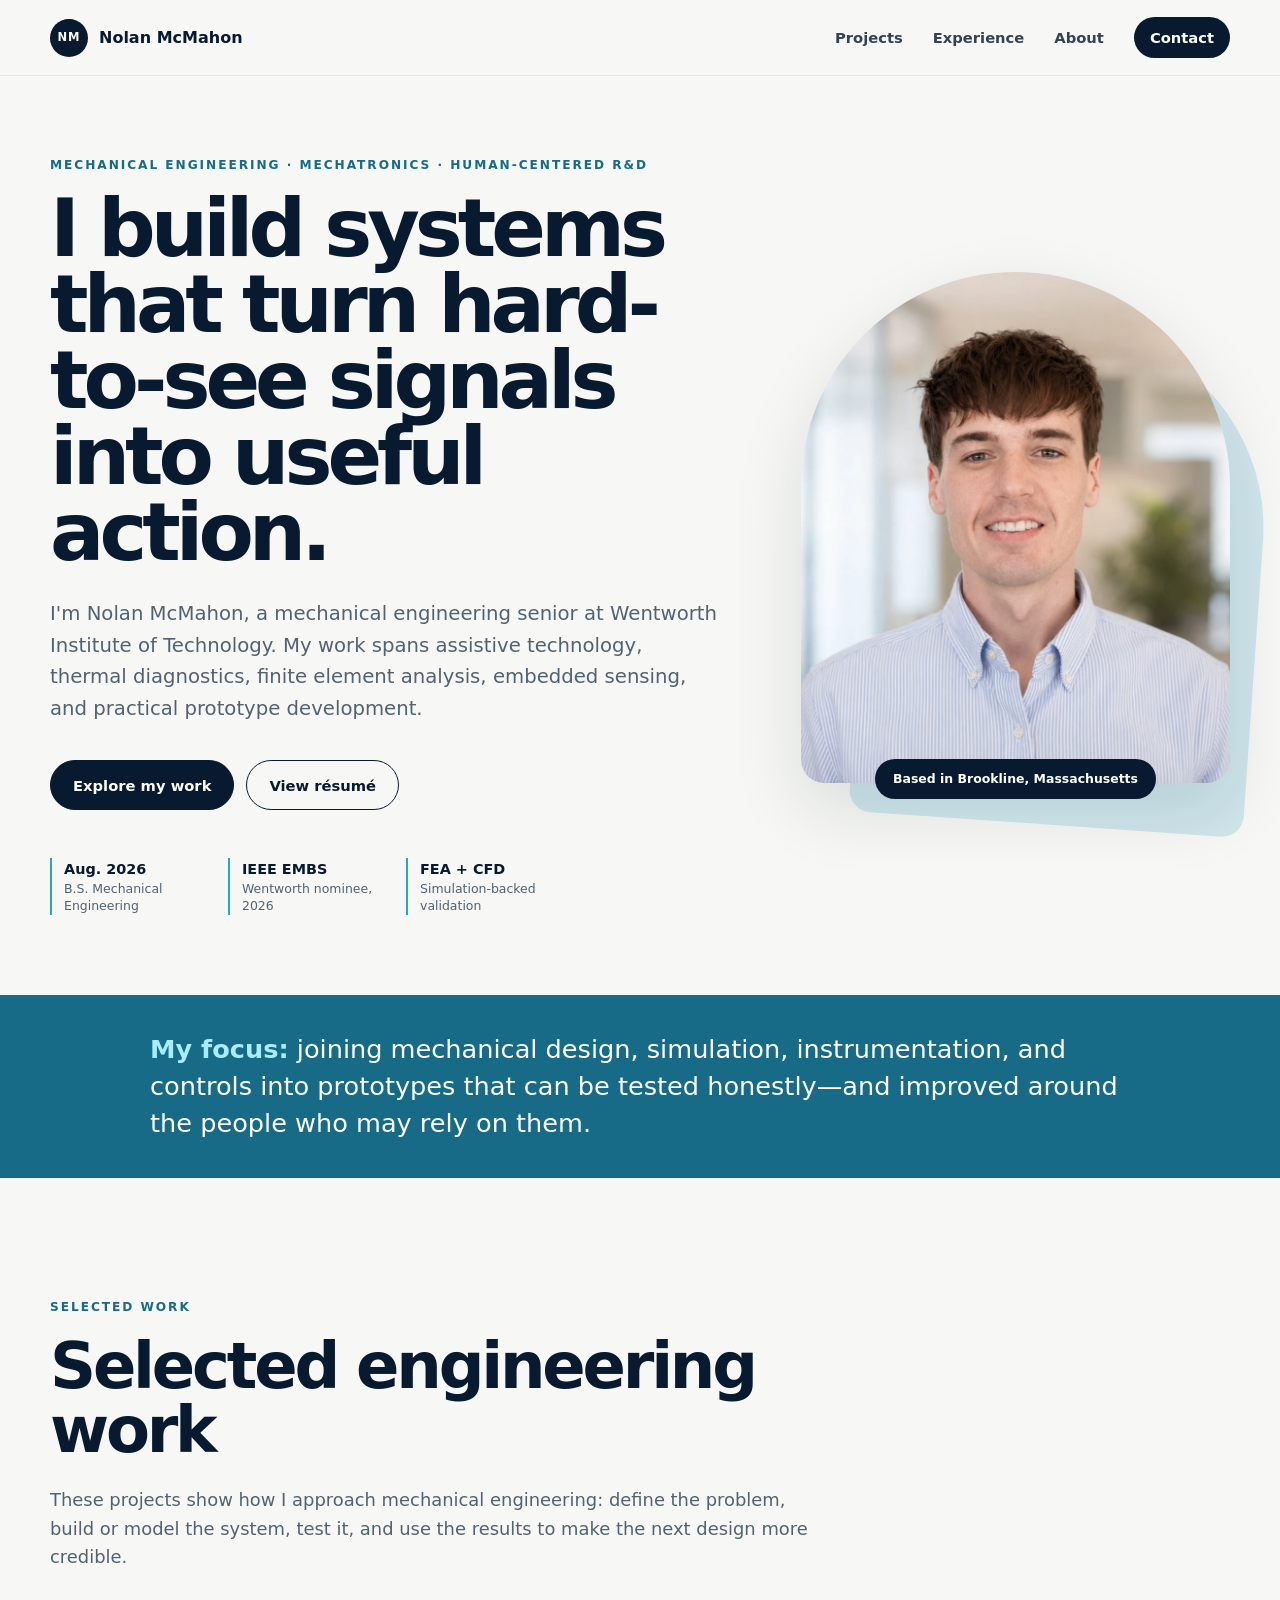
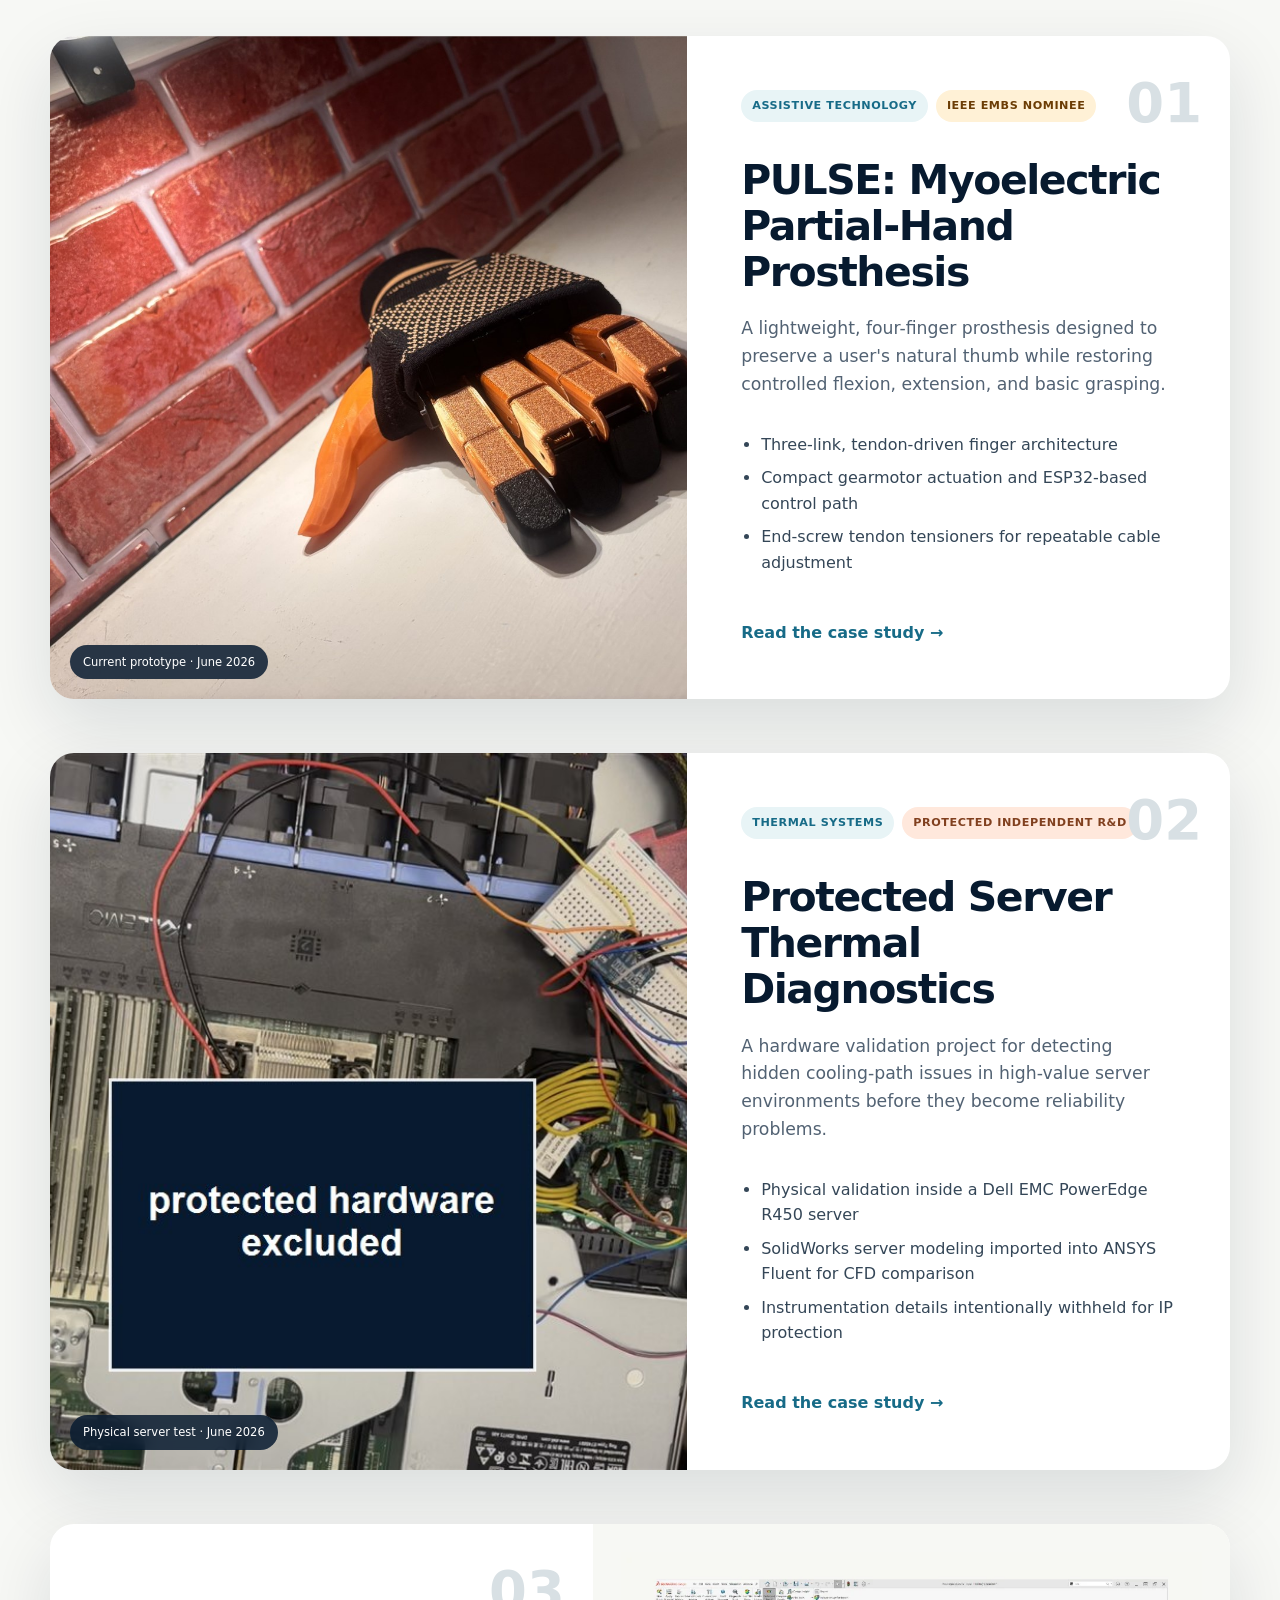
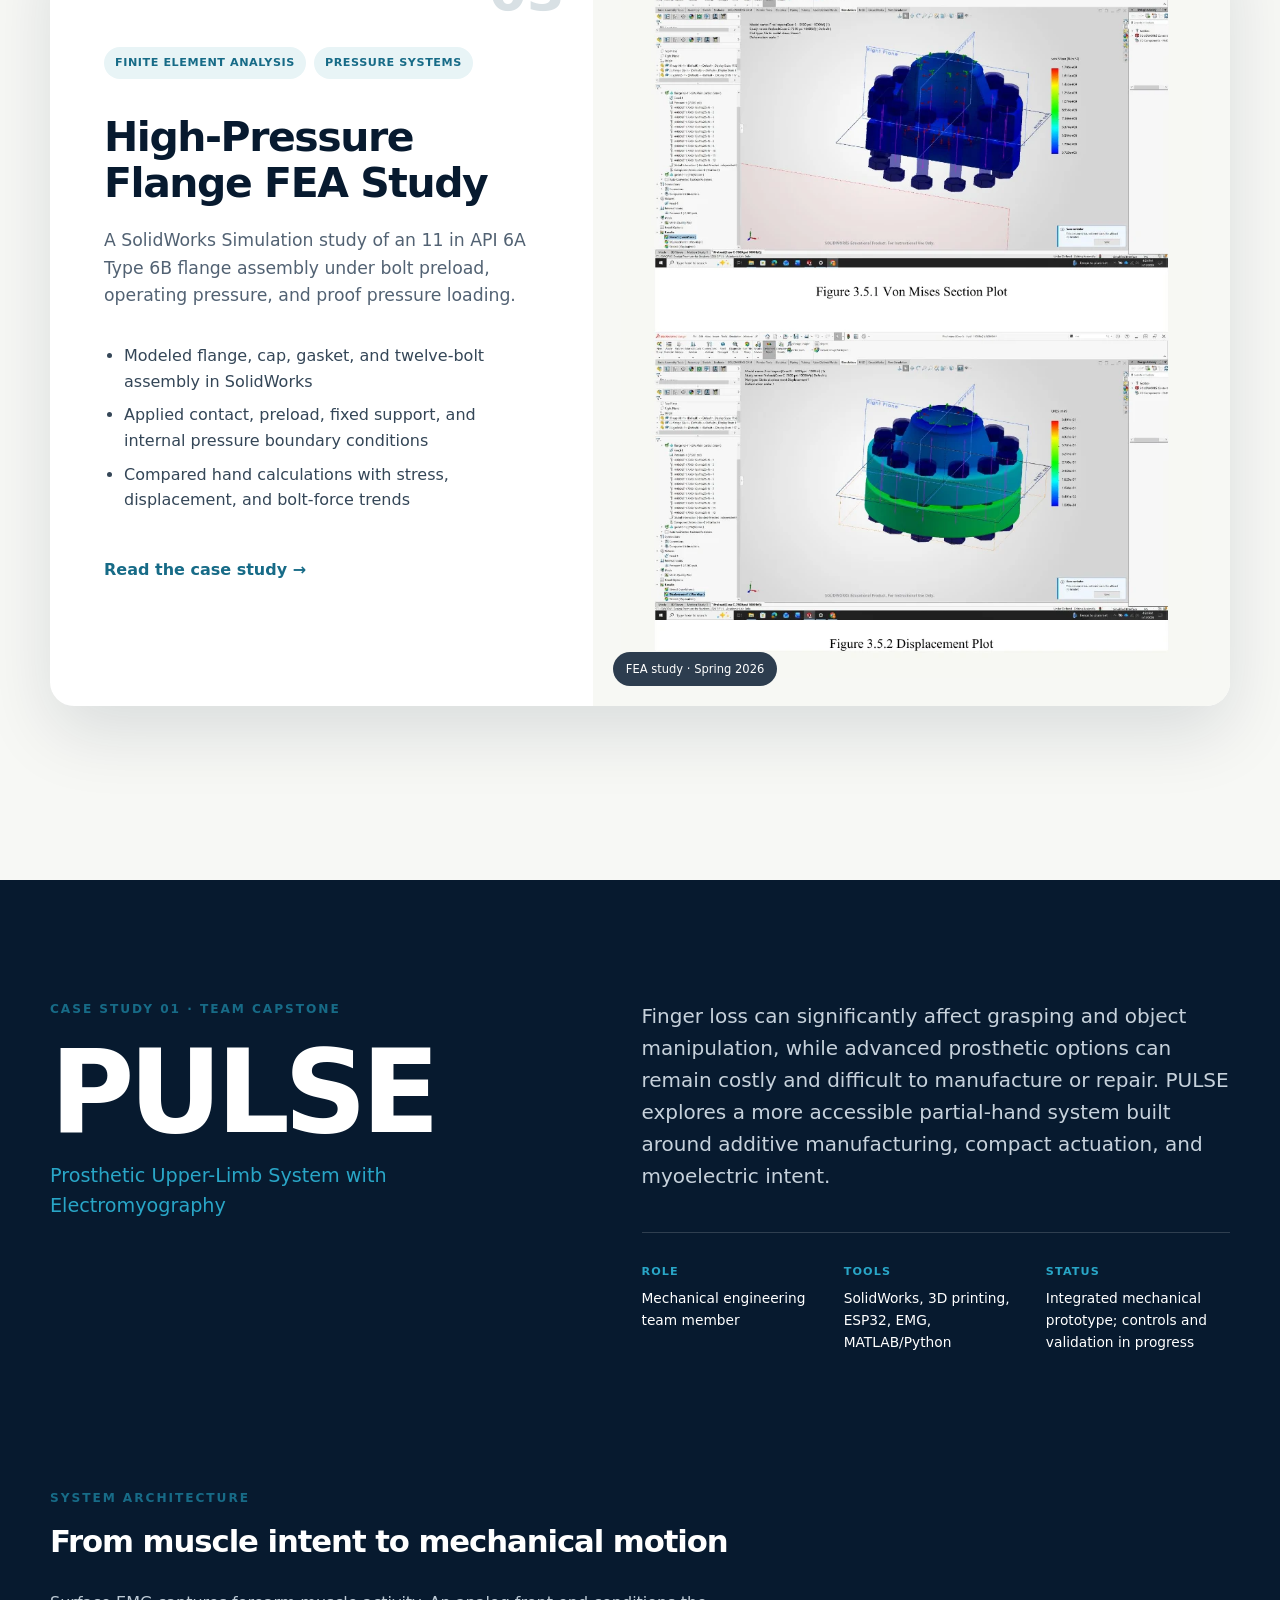
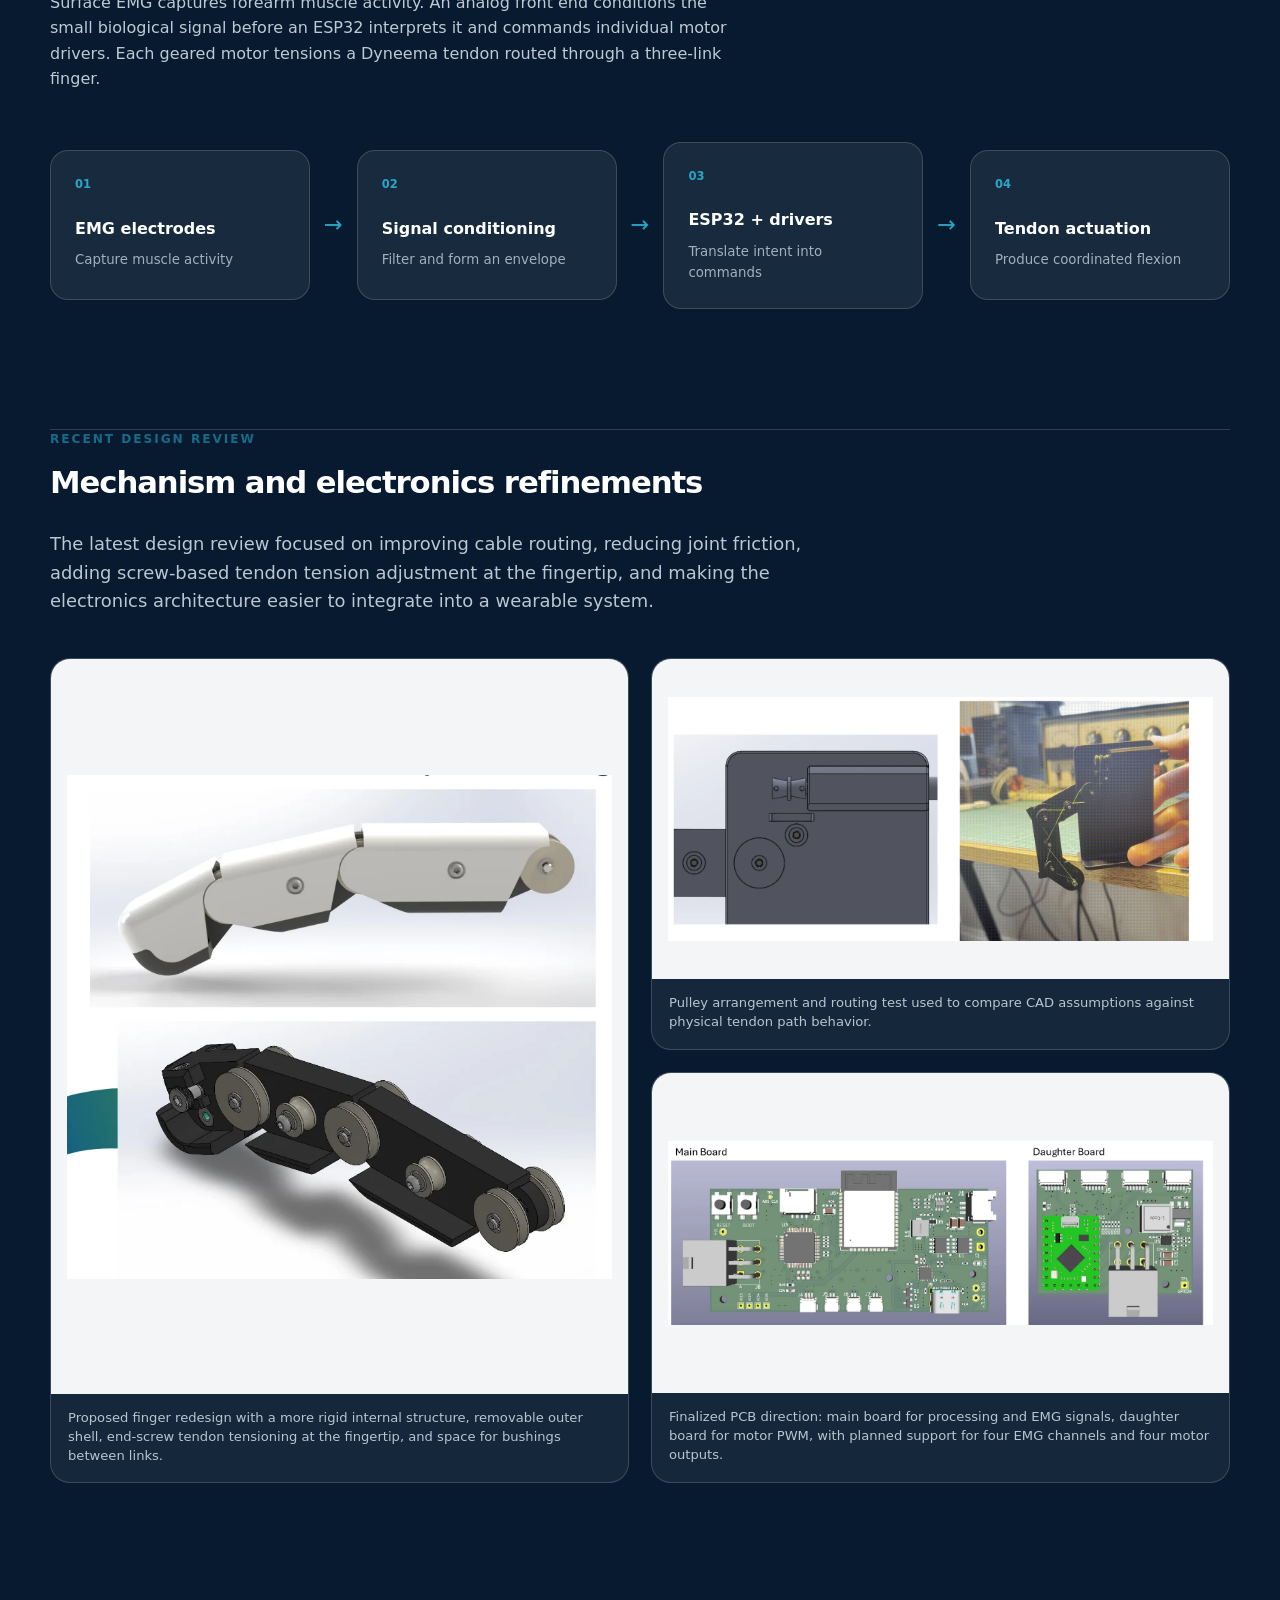
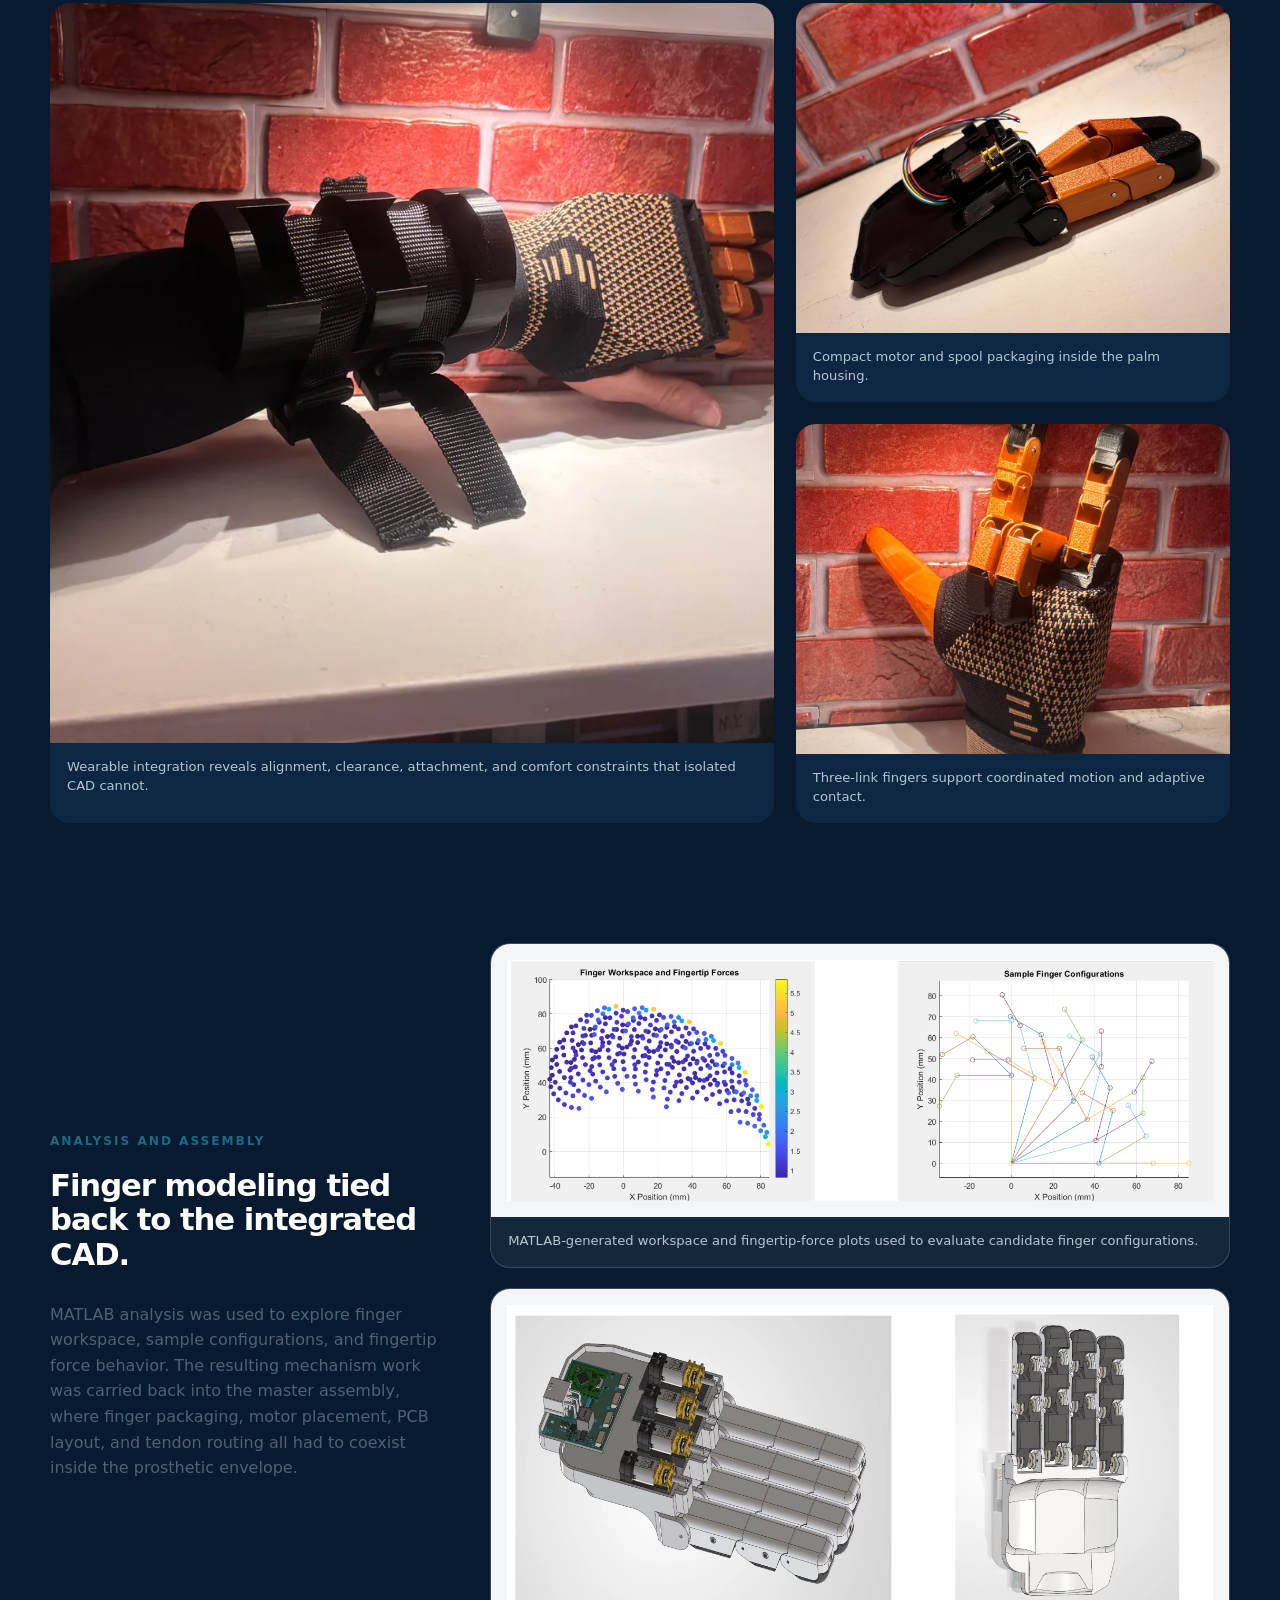
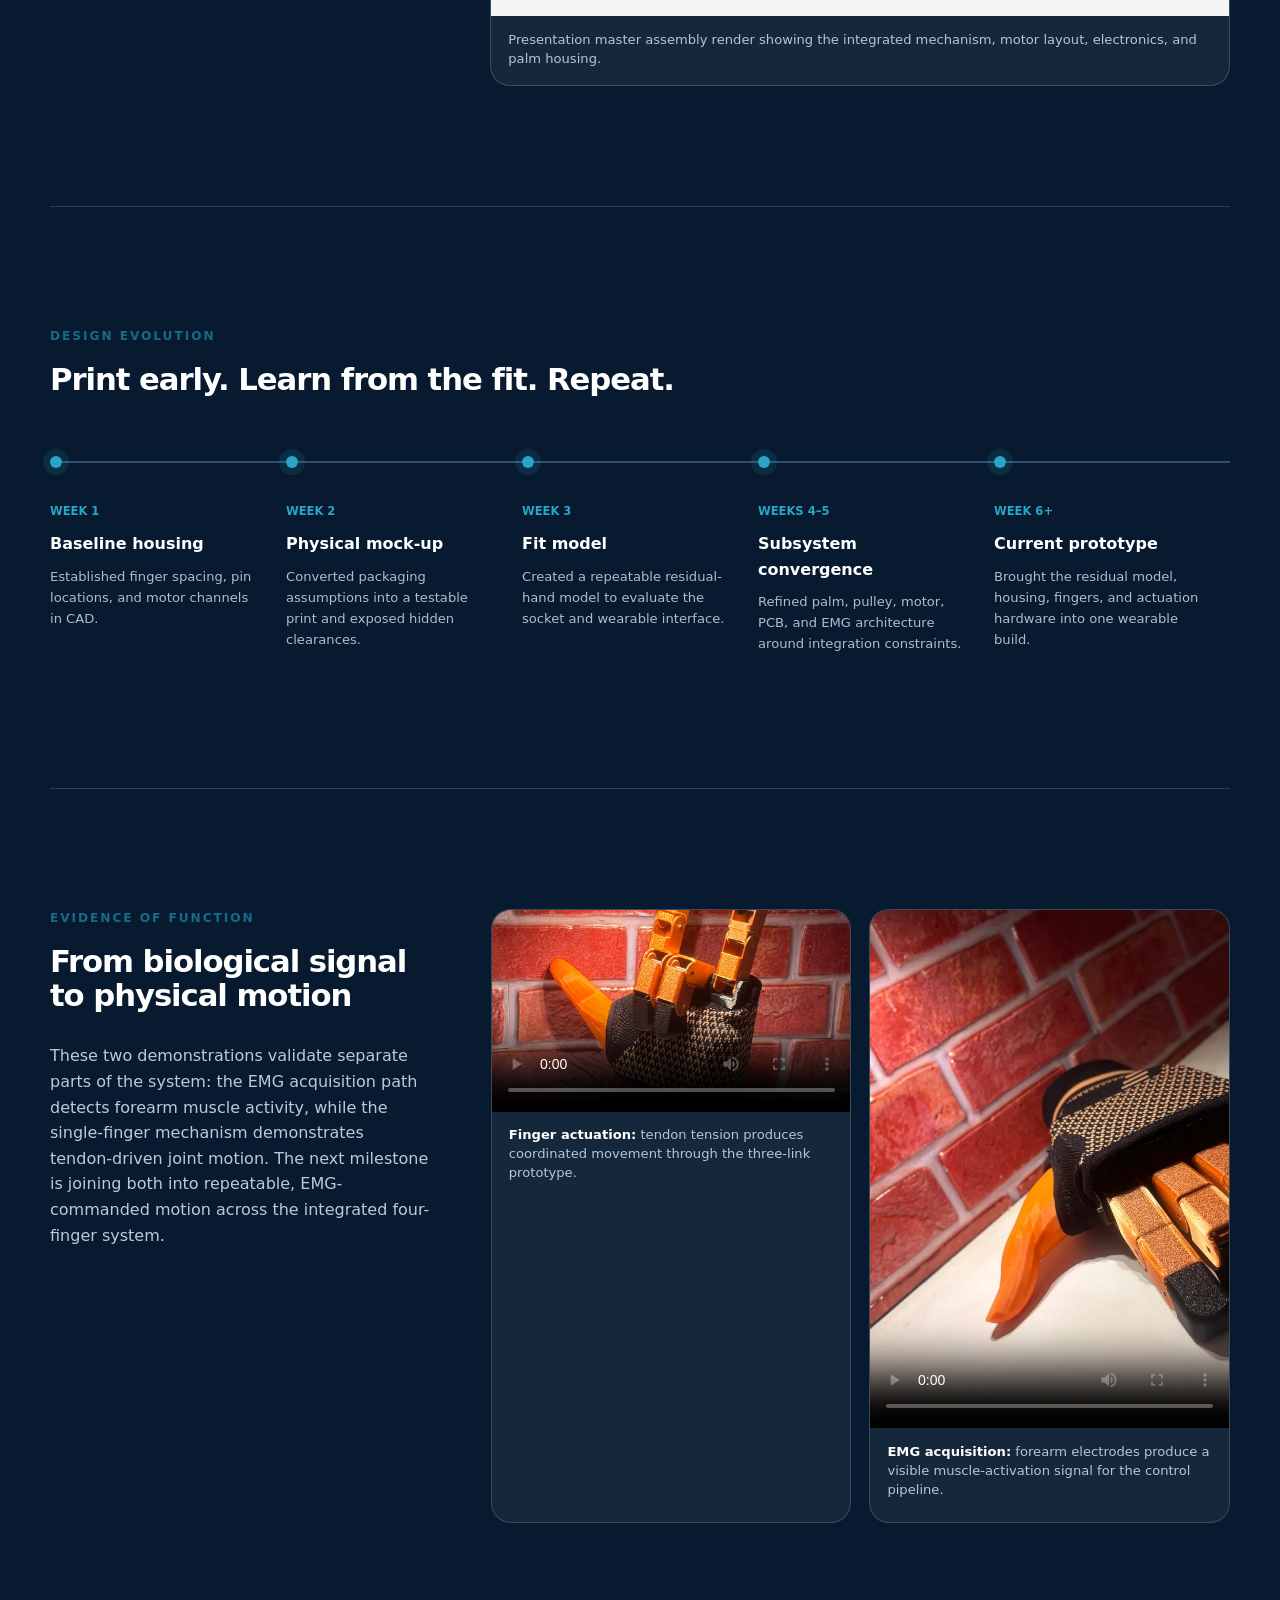
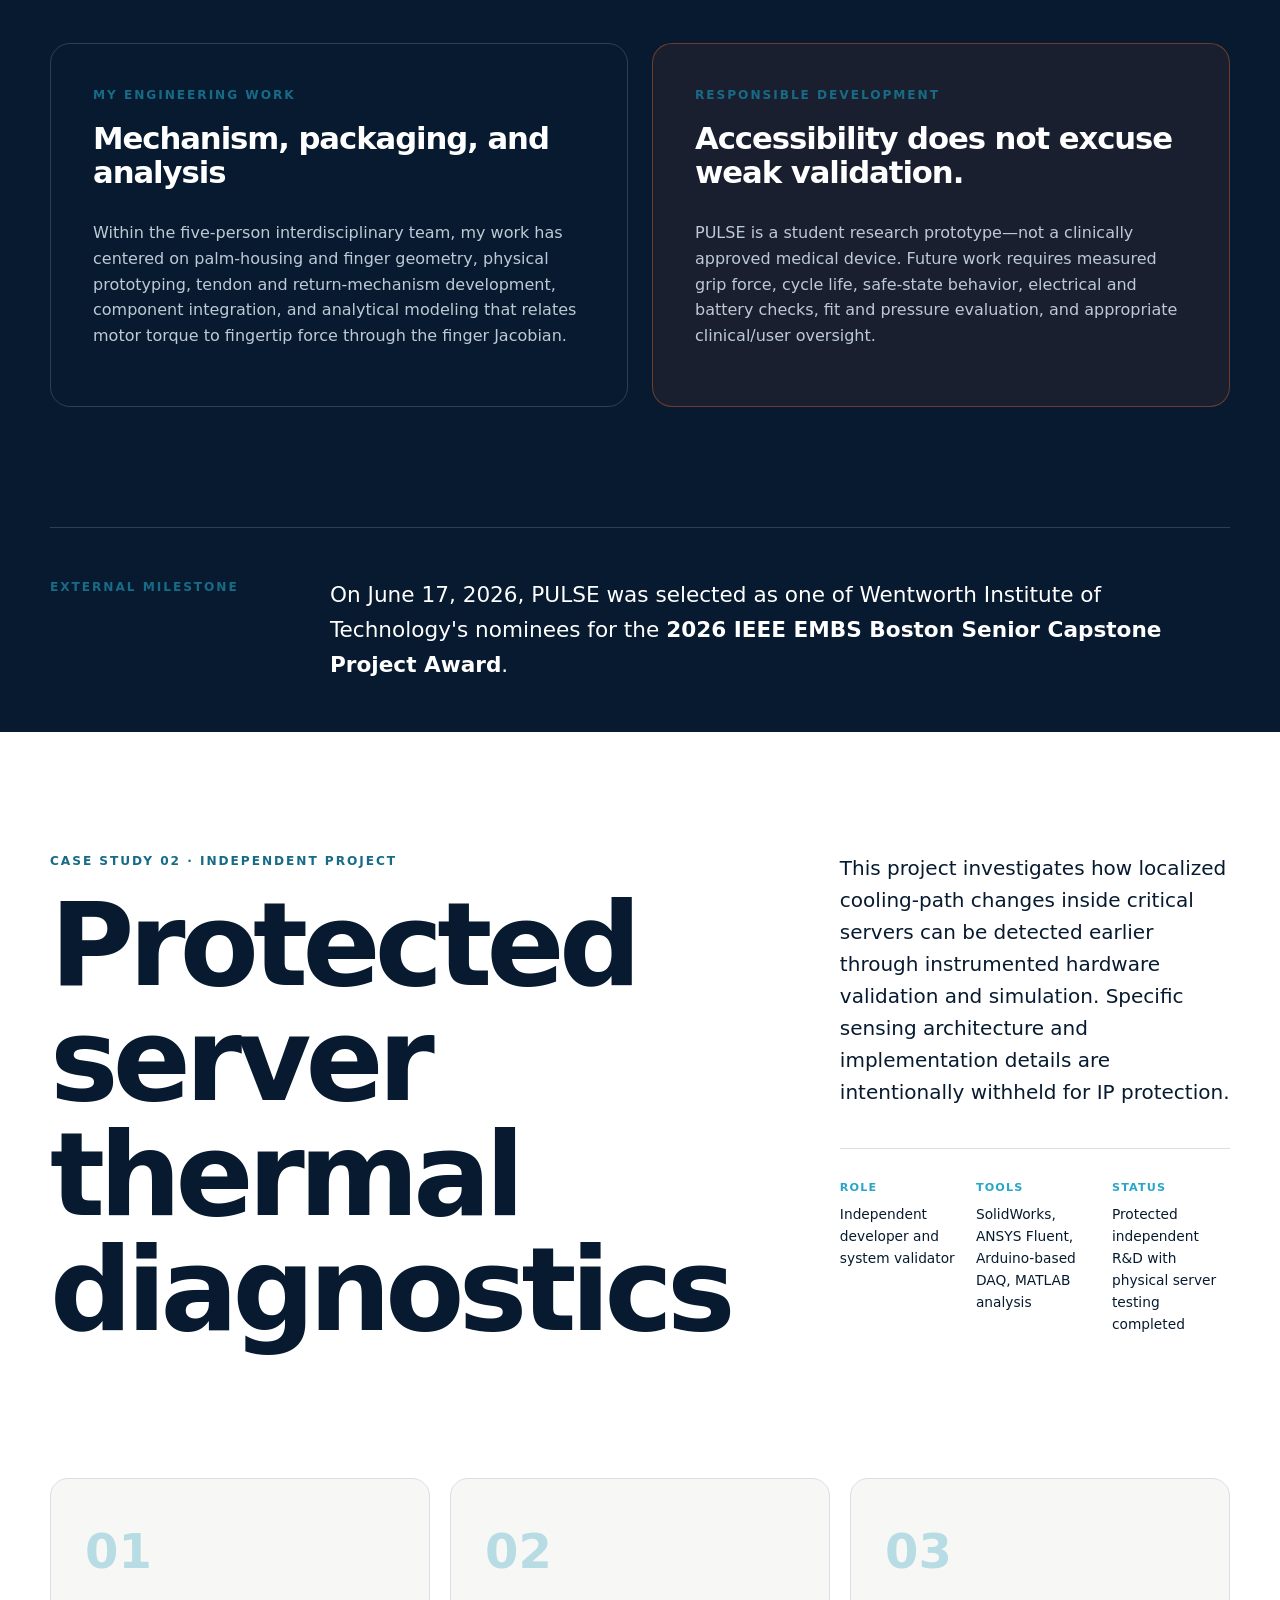
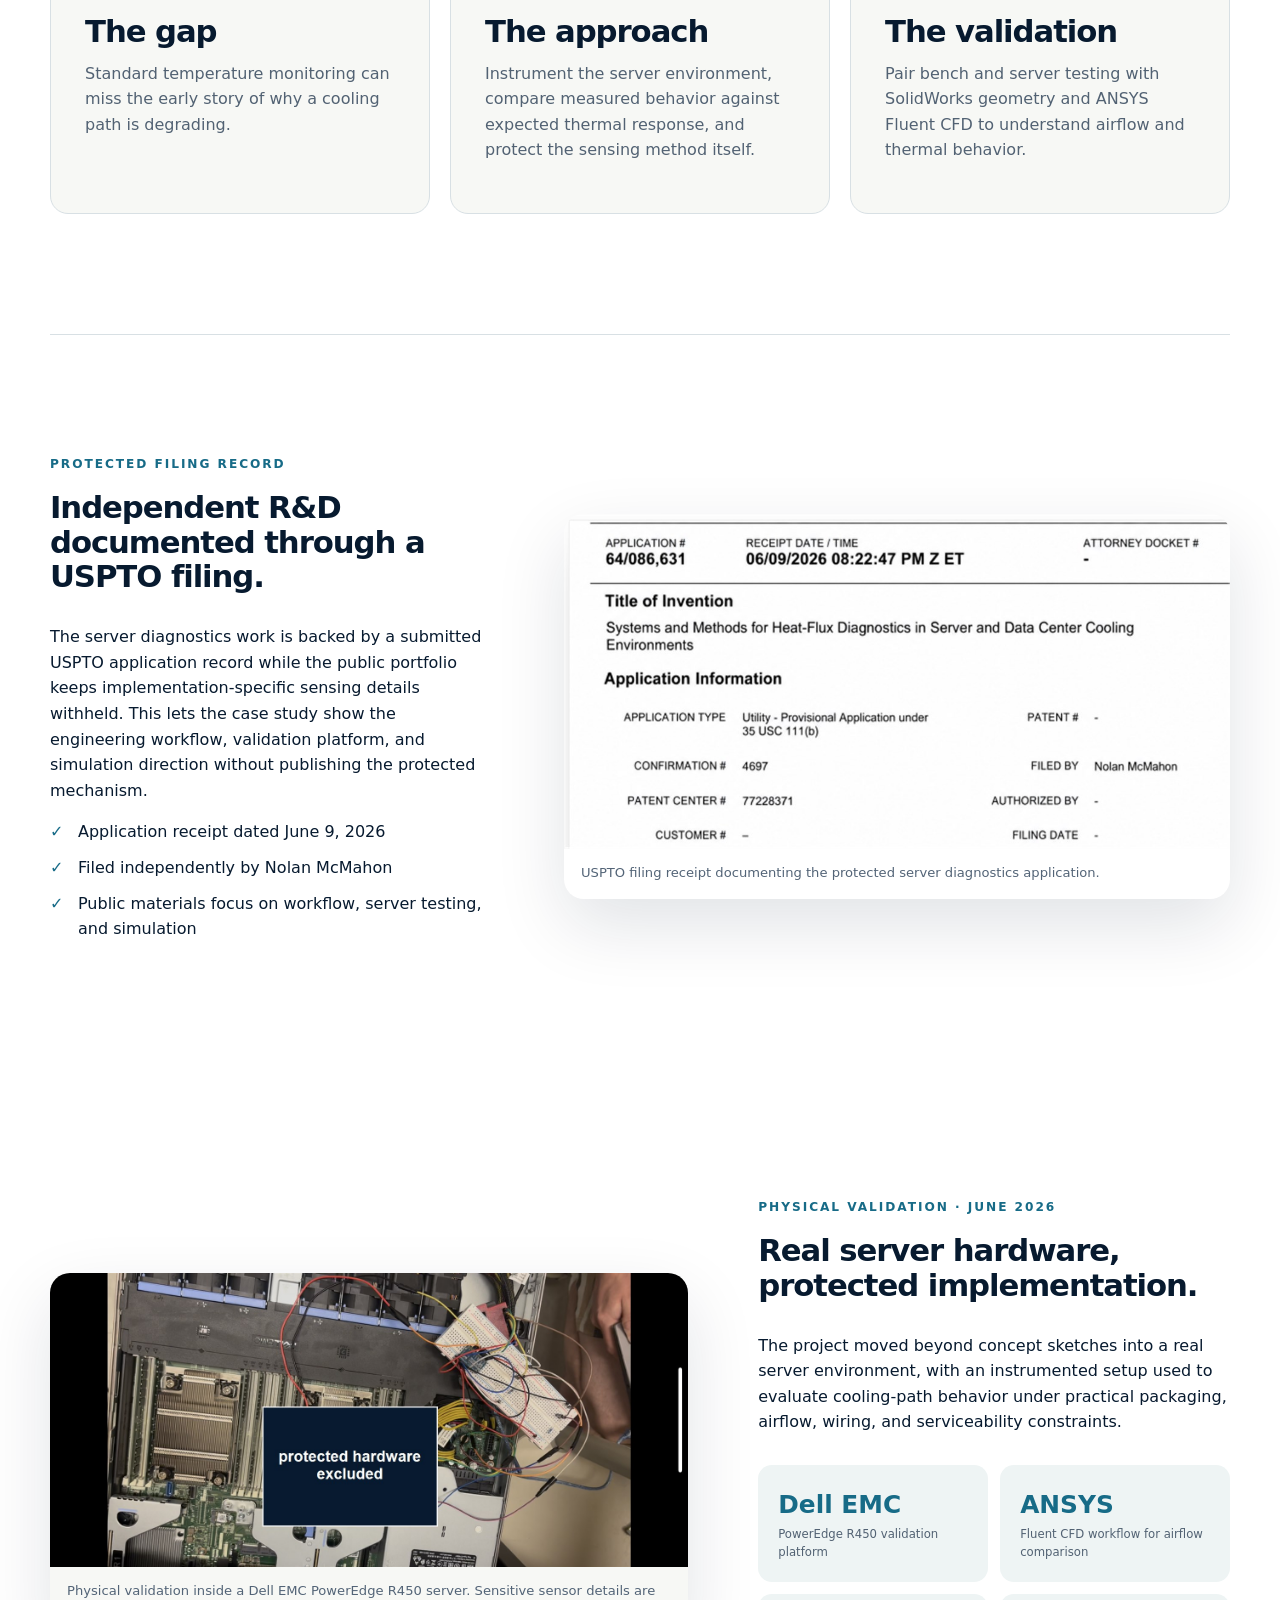
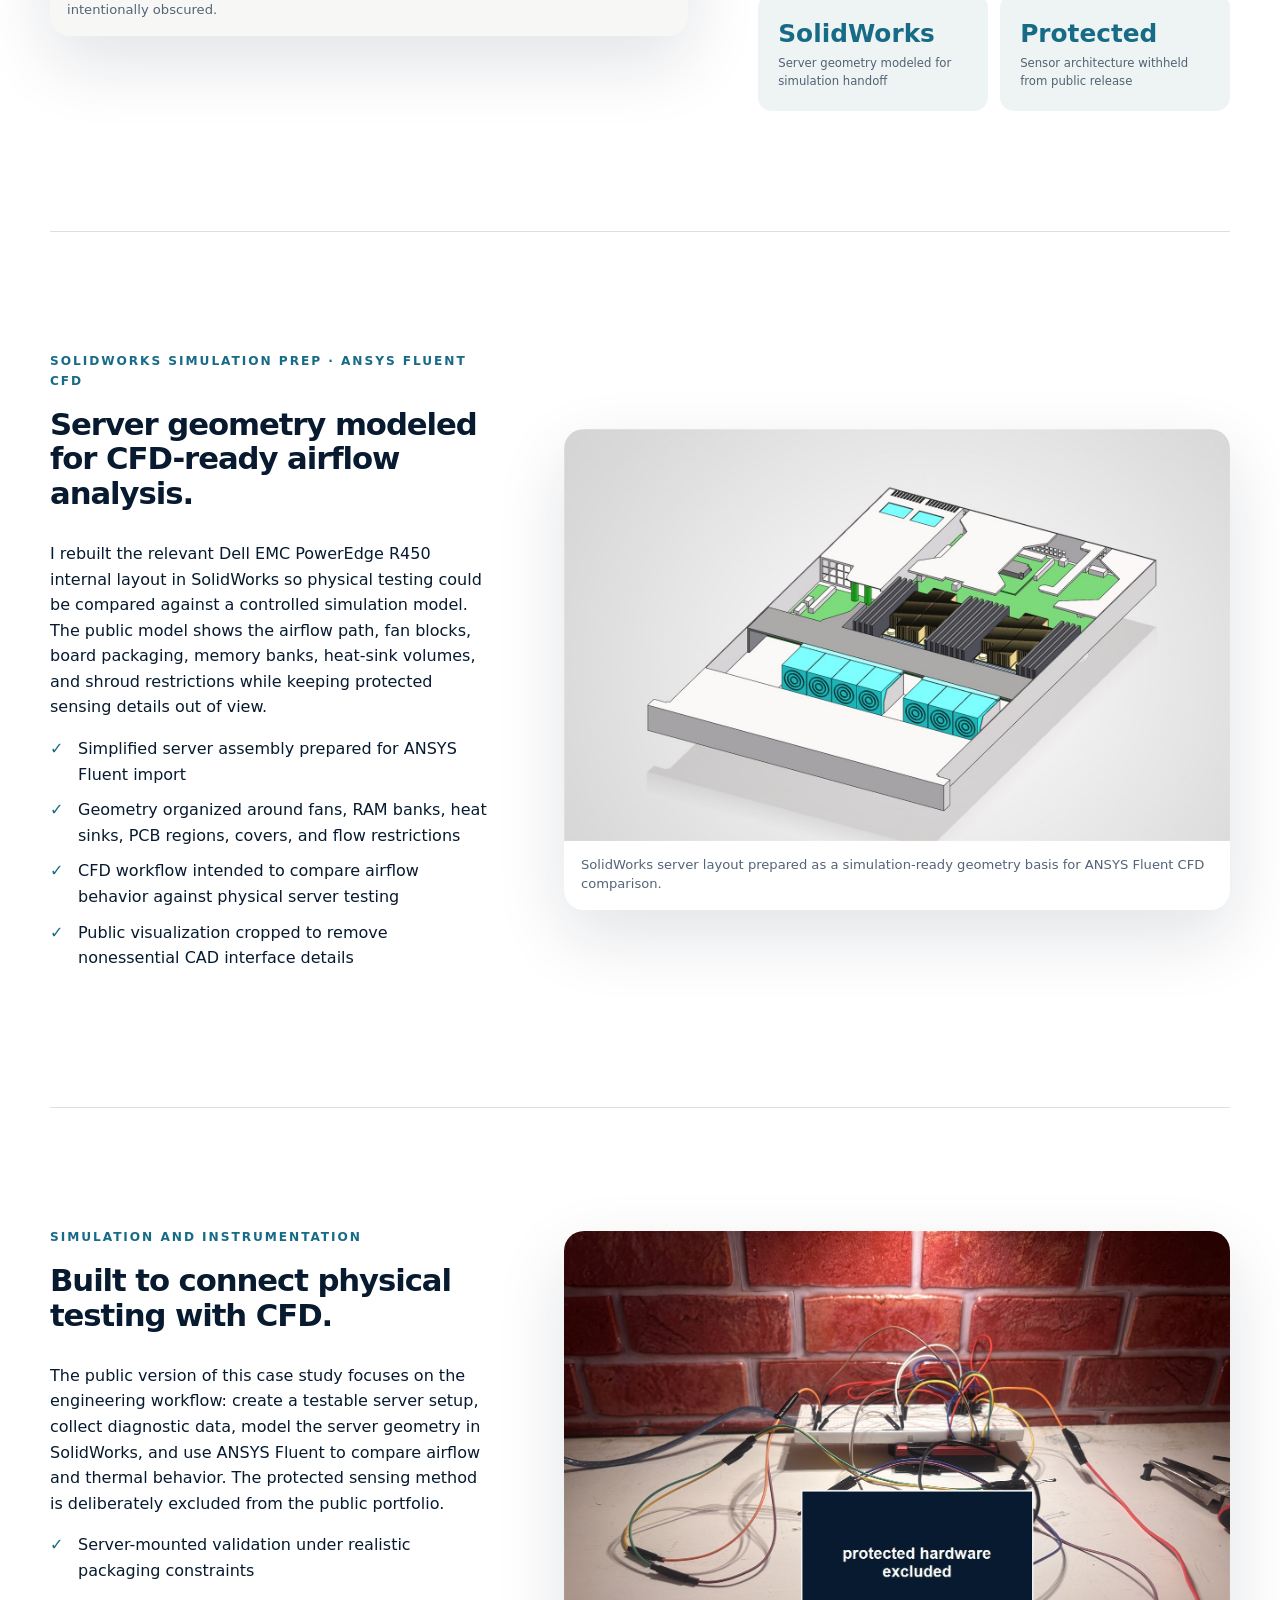
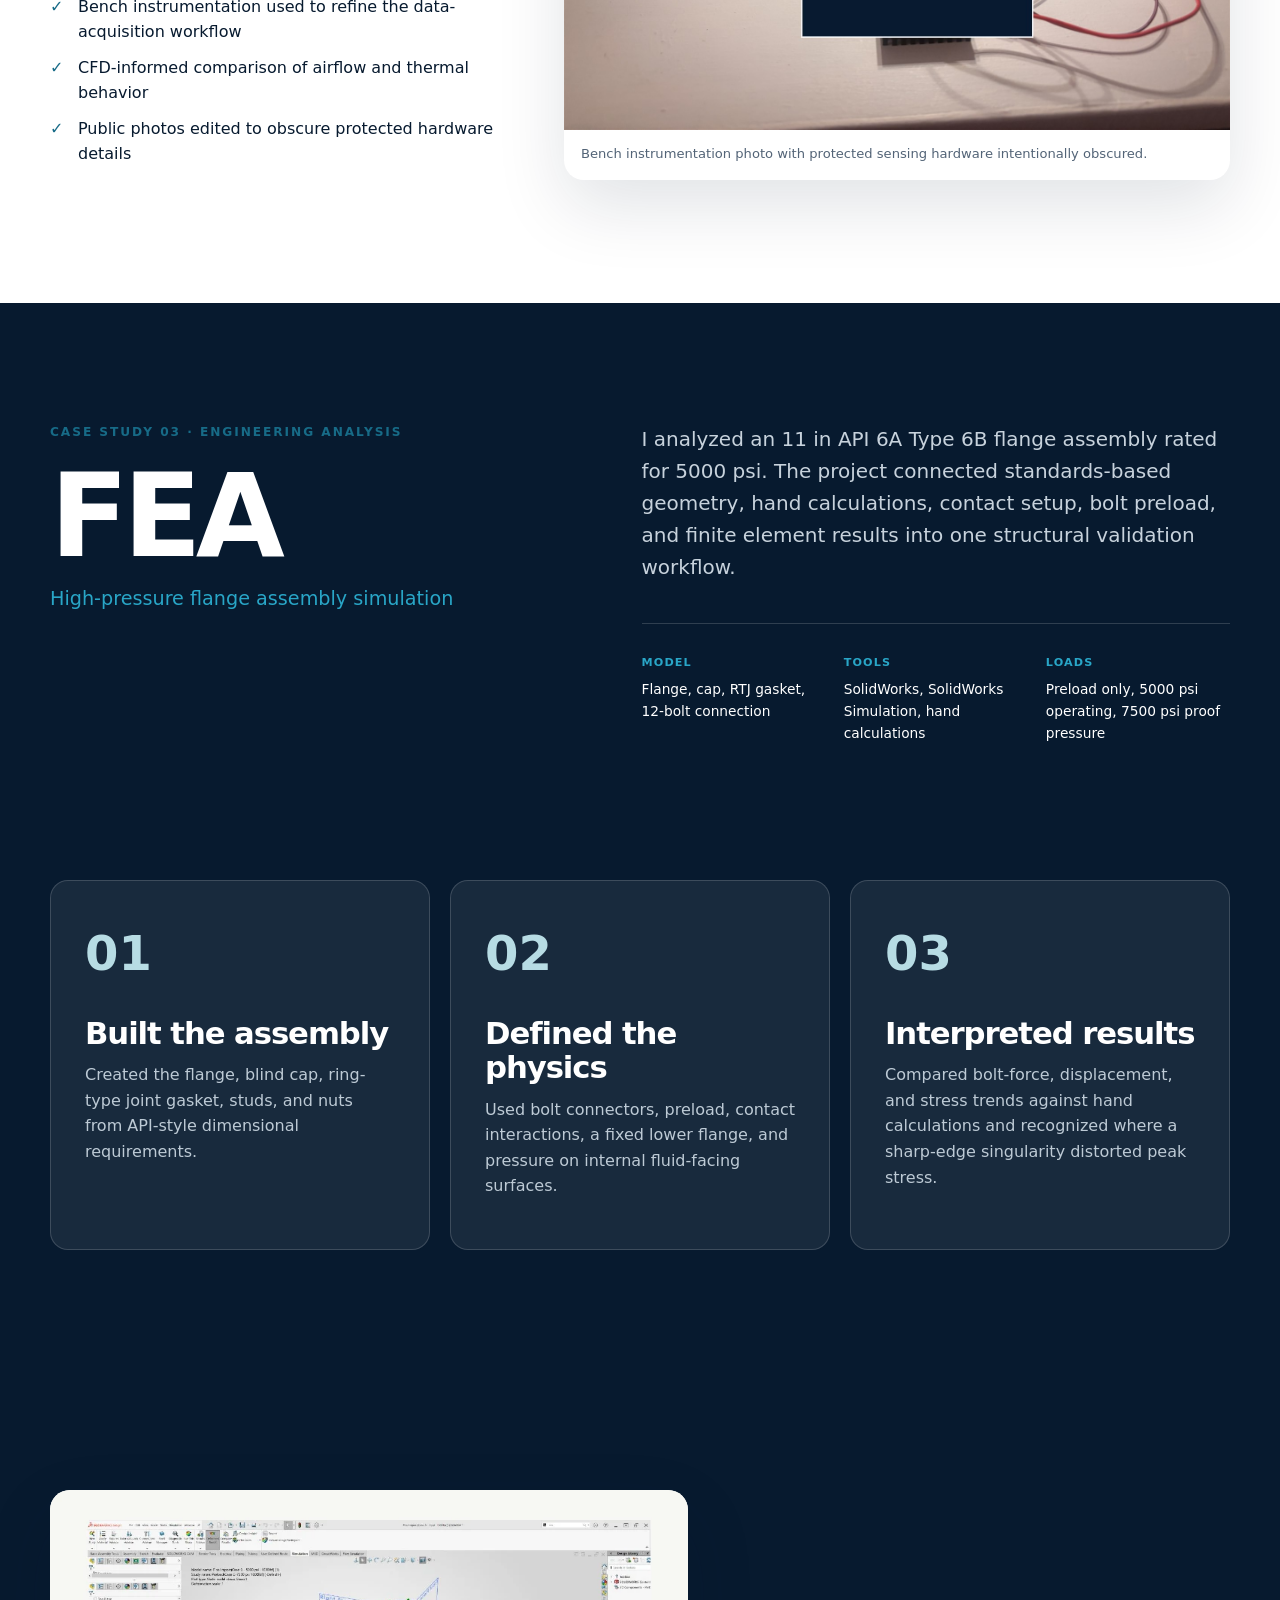
==== index.html @ b9470f98 "Replace PULSE finger actuation video" ====
﻿<!doctype html>
<html lang="en">
<head>
  <meta charset="utf-8">
  <meta name="viewport" content="width=device-width, initial-scale=1">
  <meta name="description" content="Mechanical engineering portfolio of Nolan McMahon: assistive technology, thermal diagnostics, FEA, mechatronics, and engineering validation.">
  <meta name="theme-color" content="#071a2f">
  <title>Nolan McMahon | Mechanical Engineering Portfolio</title>
  <script type="text/javascript">
    (function(c,l,a,r,i,t,y){
      c[a]=c[a]||function(){(c[a].q=c[a].q||[]).push(arguments)};
      t=l.createElement(r);t.async=1;t.src="https://www.clarity.ms/tag/"+i;
      y=l.getElementsByTagName(r)[0];y.parentNode.insertBefore(t,y);
    })(window, document, "clarity", "script", "xgzr7uy8ft");
  </script>
  <link rel="stylesheet" href="styles.css">
</head>
<body>
  <a class="skip-link" href="#main">Skip to content</a>

  <header class="site-header">
    <a class="brand" href="#top" aria-label="Nolan McMahon, home">
      <span class="brand-mark">NM</span>
      <span>Nolan McMahon</span>
    </a>
    <button class="menu-button" aria-expanded="false" aria-controls="site-nav">Menu</button>
    <nav id="site-nav" aria-label="Primary navigation">
      <a href="#work">Projects</a>
      <a href="#experience">Experience</a>
      <a href="#about">About</a>
      <a class="nav-contact" href="#contact">Contact</a>
    </nav>
  </header>

  <main id="main">
    <section class="hero" id="top">
      <div class="hero-copy reveal">
        <p class="eyebrow">Mechanical Engineering · Mechatronics · Human-Centered R&amp;D</p>
        <h1>I build systems that turn hard-to-see signals into useful action.</h1>
        <p class="hero-lede">
          I'm Nolan McMahon, a mechanical engineering senior at Wentworth Institute of Technology.
          My work spans assistive technology, thermal diagnostics, finite element analysis,
          embedded sensing, and practical prototype development.
        </p>
        <div class="hero-actions">
          <a class="button button-primary" href="#work">Explore my work</a>
          <a class="button button-secondary" href="Nolan_McMahon_Resume.pdf" target="_blank" rel="noopener">View résumé</a>
        </div>
        <ul class="hero-facts" aria-label="Highlights">
          <li><strong>Aug. 2026</strong><span>B.S. Mechanical Engineering</span></li>
          <li><strong>IEEE EMBS</strong><span>Wentworth nominee, 2026</span></li>
          <li><strong>FEA + CFD</strong><span>Simulation-backed validation</span></li>
        </ul>
      </div>
      <div class="portrait-wrap reveal">
        <div class="portrait-accent" aria-hidden="true"></div>
        <img src="assets/nolan-headshot.webp" alt="Professional headshot of Nolan McMahon">
        <p class="portrait-caption">Based in Brookline, Massachusetts</p>
      </div>
    </section>

    <section class="intro-band" aria-label="Engineering focus">
      <p>
        <span>My focus:</span> joining mechanical design, simulation, instrumentation, and controls into
        prototypes that can be tested honestly—and improved around the people who may rely on them.
      </p>
    </section>

    <section class="section" id="work">
      <div class="section-heading reveal">
        <p class="eyebrow">Selected work</p>
        <h2>Selected engineering work</h2>
        <p>
          These projects show how I approach mechanical engineering: define the problem, build or
          model the system, test it, and use the results to make the next design more credible.
        </p>
      </div>

      <article class="feature-card pulse-card reveal">
        <div class="feature-image">
          <img src="assets/pulse-hero-brick-20260702.jpg" alt="Current PULSE four-finger partial-hand prosthesis prototype">
          <span class="image-label">Current prototype · June 2026</span>
        </div>
        <div class="feature-copy">
          <div class="tag-row">
            <span class="tag">Assistive technology</span>
            <span class="tag tag-award">IEEE EMBS nominee</span>
          </div>
          <p class="project-number">01</p>
          <h3>PULSE: Myoelectric Partial-Hand Prosthesis</h3>
          <p class="project-deck">
            A lightweight, four-finger prosthesis designed to preserve a user's natural thumb while
            restoring controlled flexion, extension, and basic grasping.
          </p>
          <ul class="project-points">
            <li>Three-link, tendon-driven finger architecture</li>
            <li>Compact gearmotor actuation and ESP32-based control path</li>
            <li>End-screw tendon tensioners for repeatable cable adjustment</li>
          </ul>
          <a class="text-link" href="#pulse-case">Read the case study <span aria-hidden="true">→</span></a>
        </div>
      </article>

      <article class="feature-card thermal-card reveal">
        <div class="feature-image">
          <img src="assets/thermal-server-validation.jpg" alt="Protected server thermal diagnostic experiment mounted inside a Dell EMC server">
          <span class="image-label">Physical server test · June 2026</span>
        </div>
        <div class="feature-copy">
          <div class="tag-row">
            <span class="tag">Thermal systems</span>
            <span class="tag tag-protected">Protected independent R&amp;D</span>
          </div>
          <p class="project-number">02</p>
          <h3>Protected Server Thermal Diagnostics</h3>
          <p class="project-deck">
            A hardware validation project for detecting hidden cooling-path issues in high-value
            server environments before they become reliability problems.
          </p>
          <ul class="project-points">
            <li>Physical validation inside a Dell EMC PowerEdge R450 server</li>
            <li>SolidWorks server modeling imported into ANSYS Fluent for CFD comparison</li>
            <li>Instrumentation details intentionally withheld for IP protection</li>
          </ul>
          <a class="text-link" href="#thermal">Read the case study <span aria-hidden="true">→</span></a>
        </div>
      </article>

      <article class="feature-card fea-card reveal">
        <div class="feature-image">
          <img src="assets/fea-flange-results.webp" alt="SolidWorks Simulation von Mises and displacement plots for a high-pressure flange assembly">
          <span class="image-label">FEA study · Spring 2026</span>
        </div>
        <div class="feature-copy">
          <div class="tag-row">
            <span class="tag">Finite element analysis</span>
            <span class="tag">Pressure systems</span>
          </div>
          <p class="project-number">03</p>
          <h3>High-Pressure Flange FEA Study</h3>
          <p class="project-deck">
            A SolidWorks Simulation study of an 11 in API 6A Type 6B flange assembly under bolt
            preload, operating pressure, and proof pressure loading.
          </p>
          <ul class="project-points">
            <li>Modeled flange, cap, gasket, and twelve-bolt assembly in SolidWorks</li>
            <li>Applied contact, preload, fixed support, and internal pressure boundary conditions</li>
            <li>Compared hand calculations with stress, displacement, and bolt-force trends</li>
          </ul>
          <a class="text-link" href="#fea">Read the case study <span aria-hidden="true">→</span></a>
        </div>
      </article>
    </section>

    <section class="case-study case-study-dark" id="pulse-case">
      <div class="case-hero section">
        <div class="case-title reveal">
          <p class="eyebrow">Case study 01 · Team capstone</p>
          <h2>PULSE</h2>
          <p class="case-subtitle">Prosthetic Upper-Limb System with Electromyography</p>
        </div>
        <div class="case-summary reveal">
          <p>
            Finger loss can significantly affect grasping and object manipulation, while advanced
            prosthetic options can remain costly and difficult to manufacture or repair. PULSE
            explores a more accessible partial-hand system built around additive manufacturing,
            compact actuation, and myoelectric intent.
          </p>
          <dl class="project-meta">
            <div><dt>Role</dt><dd>Mechanical engineering team member</dd></div>
            <div><dt>Tools</dt><dd>SolidWorks, 3D printing, ESP32, EMG, MATLAB/Python</dd></div>
            <div><dt>Status</dt><dd>Integrated mechanical prototype; controls and validation in progress</dd></div>
          </dl>
        </div>
      </div>

      <div class="section system-section">
        <div class="system-copy reveal">
          <p class="eyebrow">System architecture</p>
          <h3>From muscle intent to mechanical motion</h3>
          <p>
            Surface EMG captures forearm muscle activity. An analog front end conditions the small
            biological signal before an ESP32 interprets it and commands individual motor drivers.
            Each geared motor tensions a Dyneema tendon routed through a three-link finger.
          </p>
        </div>
        <div class="signal-flow reveal" aria-label="PULSE signal flow">
          <div><span>01</span><strong>EMG electrodes</strong><small>Capture muscle activity</small></div>
          <i aria-hidden="true">→</i>
          <div><span>02</span><strong>Signal conditioning</strong><small>Filter and form an envelope</small></div>
          <i aria-hidden="true">→</i>
          <div><span>03</span><strong>ESP32 + drivers</strong><small>Translate intent into commands</small></div>
          <i aria-hidden="true">→</i>
          <div><span>04</span><strong>Tendon actuation</strong><small>Produce coordinated flexion</small></div>
        </div>
      </div>

      <div class="section design-review">
        <div class="section-heading light reveal">
          <p class="eyebrow">Recent design review</p>
          <h3>Mechanism and electronics refinements</h3>
          <p>
            The latest design review focused on improving cable routing, reducing joint friction,
            adding screw-based tendon tension adjustment at the fingertip, and making the
            electronics architecture easier to integrate into a wearable system.
          </p>
        </div>
        <div class="review-grid">
          <figure class="review-large reveal">
            <img src="assets/pulse-finger-redesign.webp" alt="CAD views of the proposed PULSE finger redesign with internal structure and pulley routing">
            <figcaption>
              Proposed finger redesign with a more rigid internal structure, removable outer shell,
              end-screw tendon tensioning at the fingertip, and space for bushings between links.
            </figcaption>
          </figure>
          <figure class="reveal">
            <img src="assets/pulse-pulley-routing.webp" alt="PULSE pulley routing test comparing CAD arrangement and physical cable routing prototype">
            <figcaption>
              Pulley arrangement and routing test used to compare CAD assumptions against physical
              tendon path behavior.
            </figcaption>
          </figure>
          <figure class="reveal">
            <img src="assets/pulse-pcb-design.webp" alt="PULSE main board and daughter board PCB layouts">
            <figcaption>
              Finalized PCB direction: main board for processing and EMG signals, daughter board
              for motor PWM, with planned support for four EMG channels and four motor outputs.
            </figcaption>
          </figure>
        </div>
      </div>

      <div class="section media-grid">
        <figure class="media-wide reveal">
          <img src="assets/pulse-wearable.webp" alt="PULSE prototype worn on a residual-hand test model">
          <figcaption>Wearable integration reveals alignment, clearance, attachment, and comfort constraints that isolated CAD cannot.</figcaption>
        </figure>
        <figure class="reveal">
          <img src="assets/pulse-motor-packaging-20260702.webp" alt="Close-up of compact gearmotor and spool inside the PULSE palm housing">
          <figcaption>Compact motor and spool packaging inside the palm housing.</figcaption>
        </figure>
        <figure class="reveal">
          <img src="assets/pulse-flexion.webp" alt="PULSE prototype fingers shown in a partially flexed position">
          <figcaption>Three-link fingers support coordinated motion and adaptive contact.</figcaption>
        </figure>
      </div>
      <div class="section pulse-analysis">
        <div class="drawing-copy reveal">
          <p class="eyebrow">Analysis and assembly</p>
          <h3>Finger modeling tied back to the integrated CAD.</h3>
          <p>
            MATLAB analysis was used to explore finger workspace, sample configurations, and
            fingertip force behavior. The resulting mechanism work was carried back into the
            master assembly, where finger packaging, motor placement, PCB layout, and tendon
            routing all had to coexist inside the prosthetic envelope.
          </p>
        </div>
        <div class="analysis-figures">
          <figure class="reveal">
            <img src="assets/pulse-matlab-finger-analysis.webp" alt="MATLAB plots showing PULSE finger workspace, fingertip force, and sample finger configurations">
            <figcaption>MATLAB-generated workspace and fingertip-force plots used to evaluate candidate finger configurations.</figcaption>
          </figure>
          <figure class="reveal">
            <img src="assets/pulse-master-assembly-render.webp" alt="Rendered PULSE master assembly showing motors, PCB placement, fingers, and palm housing">
            <figcaption>Presentation master assembly render showing the integrated mechanism, motor layout, electronics, and palm housing.</figcaption>
          </figure>
        </div>
      </div>


      <div class="section iteration-section">
        <div class="section-heading light reveal">
          <p class="eyebrow">Design evolution</p>
          <h3>Print early. Learn from the fit. Repeat.</h3>
        </div>
        <ol class="timeline">
          <li class="reveal"><span>Week 1</span><h4>Baseline housing</h4><p>Established finger spacing, pin locations, and motor channels in CAD.</p></li>
          <li class="reveal"><span>Week 2</span><h4>Physical mock-up</h4><p>Converted packaging assumptions into a testable print and exposed hidden clearances.</p></li>
          <li class="reveal"><span>Week 3</span><h4>Fit model</h4><p>Created a repeatable residual-hand model to evaluate the socket and wearable interface.</p></li>
          <li class="reveal"><span>Weeks 4–5</span><h4>Subsystem convergence</h4><p>Refined palm, pulley, motor, PCB, and EMG architecture around integration constraints.</p></li>
          <li class="reveal"><span>Week 6+</span><h4>Current prototype</h4><p>Brought the residual model, housing, fingers, and actuation hardware into one wearable build.</p></li>
        </ol>
      </div>

      <div class="section video-section">
        <div class="video-copy reveal">
          <p class="eyebrow">Evidence of function</p>
          <h3>From biological signal to physical motion</h3>
          <p>
            These two demonstrations validate separate parts of the system: the EMG acquisition
            path detects forearm muscle activity, while the single-finger mechanism demonstrates
            tendon-driven joint motion. The next milestone is joining both into repeatable,
            EMG-commanded motion across the integrated four-finger system.
          </p>
        </div>
        <div class="video-grid">
          <figure class="video-card video-card-wide reveal">
            <img class="print-video-poster" src="assets/pulse-flexion.webp" alt="PULSE finger actuation video preview">
            <video controls playsinline preload="metadata" poster="assets/pulse-flexion.webp">
              <source src="assets/pulse-finger-motion-20260720.mp4" type="video/mp4">
              Your browser does not support embedded video.
            </video>
            <figcaption><strong>Finger actuation:</strong> tendon tension produces coordinated movement through the three-link prototype.</figcaption>
          </figure>
          <figure class="video-card reveal">
            <img class="print-video-poster" src="assets/pulse-grasp.webp" alt="PULSE EMG acquisition video preview">
            <video controls playsinline preload="metadata" poster="assets/pulse-grasp.webp">
              <source src="assets/pulse-emg-demo.mp4" type="video/mp4">
              Your browser does not support embedded video.
            </video>
            <figcaption><strong>EMG acquisition:</strong> forearm electrodes produce a visible muscle-activation signal for the control pipeline.</figcaption>
          </figure>
        </div>
      </div>

      <div class="section contribution-grid">
        <div class="contribution reveal">
          <p class="eyebrow">My engineering work</p>
          <h3>Mechanism, packaging, and analysis</h3>
          <p>
            Within the five-person interdisciplinary team, my work has centered on palm-housing and
            finger geometry, physical prototyping, tendon and return-mechanism development,
            component integration, and analytical modeling that relates motor torque to fingertip
            force through the finger Jacobian.
          </p>
        </div>
        <div class="responsibility reveal">
          <p class="eyebrow">Responsible development</p>
          <h3>Accessibility does not excuse weak validation.</h3>
          <p>
            PULSE is a student research prototype—not a clinically approved medical device. Future
            work requires measured grip force, cycle life, safe-state behavior, electrical and
            battery checks, fit and pressure evaluation, and appropriate clinical/user oversight.
          </p>
        </div>
      </div>

      <div class="section milestone">
        <p class="eyebrow">External milestone</p>
        <p>
          On June 17, 2026, PULSE was selected as one of Wentworth Institute of Technology's
          nominees for the <strong>2026 IEEE EMBS Boston Senior Capstone Project Award</strong>.
        </p>
      </div>
    </section>

    <section class="case-study" id="thermal">
      <div class="case-hero section">
        <div class="case-title reveal">
          <p class="eyebrow">Case study 02 · Independent project</p>
          <h2>Protected server thermal diagnostics</h2>
        </div>
        <div class="case-summary reveal">
          <p>
            This project investigates how localized cooling-path changes inside critical servers can
            be detected earlier through instrumented hardware validation and simulation. Specific
            sensing architecture and implementation details are intentionally withheld for IP protection.
          </p>
          <dl class="project-meta">
            <div><dt>Role</dt><dd>Independent developer and system validator</dd></div>
            <div><dt>Tools</dt><dd>SolidWorks, ANSYS Fluent, Arduino-based DAQ, MATLAB analysis</dd></div>
            <div><dt>Status</dt><dd>Protected independent R&amp;D with physical server testing completed</dd></div>
          </dl>
        </div>
      </div>

      <div class="section insight-grid">
        <div class="insight-card reveal">
          <span class="big-number">01</span>
          <h3>The gap</h3>
          <p>Standard temperature monitoring can miss the early story of why a cooling path is degrading.</p>
        </div>
        <div class="insight-card reveal">
          <span class="big-number">02</span>
          <h3>The approach</h3>
          <p>Instrument the server environment, compare measured behavior against expected thermal response, and protect the sensing method itself.</p>
        </div>
        <div class="insight-card reveal">
          <span class="big-number">03</span>
          <h3>The validation</h3>
          <p>Pair bench and server testing with SolidWorks geometry and ANSYS Fluent CFD to understand airflow and thermal behavior.</p>
        </div>
      </div>

      <div class="section next-system">
        <div class="next-copy reveal">
          <p class="eyebrow">Protected filing record</p>
          <h3>Independent R&amp;D documented through a USPTO filing.</h3>
          <p>
            The server diagnostics work is backed by a submitted USPTO application record while
            the public portfolio keeps implementation-specific sensing details withheld. This
            lets the case study show the engineering workflow, validation platform, and simulation
            direction without publishing the protected mechanism.
          </p>
          <ul class="check-list">
            <li>Application receipt dated June 9, 2026</li>
            <li>Filed independently by Nolan McMahon</li>
            <li>Public materials focus on workflow, server testing, and simulation</li>
          </ul>
        </div>
        <figure class="reveal">
          <img src="assets/server-uspto-filing-20260701.jpg" alt="USPTO filing receipt for protected server diagnostics work">
          <figcaption>USPTO filing receipt documenting the protected server diagnostics application.</figcaption>
        </figure>
      </div>

      <div class="section test-layout">
        <figure class="reveal">
          <img src="assets/thermal-server-validation.jpg" alt="Protected thermal diagnostic validation setup inside a Dell EMC PowerEdge server">
          <figcaption>Physical validation inside a Dell EMC PowerEdge R450 server. Sensitive sensor details are intentionally obscured.</figcaption>
        </figure>
        <div class="test-copy reveal">
          <p class="eyebrow">Physical validation · June 2026</p>
          <h3>Real server hardware, protected implementation.</h3>
          <p>
            The project moved beyond concept sketches into a real server environment, with an
            instrumented setup used to evaluate cooling-path behavior under practical packaging,
            airflow, wiring, and serviceability constraints.
          </p>
          <div class="metric-grid">
            <div><strong>Dell EMC</strong><span>PowerEdge R450 validation platform</span></div>
            <div><strong>ANSYS</strong><span>Fluent CFD workflow for airflow comparison</span></div>
            <div><strong>SolidWorks</strong><span>Server geometry modeled for simulation handoff</span></div>
            <div><strong>Protected</strong><span>Sensor architecture withheld from public release</span></div>
          </div>
        </div>
      </div>

      <div class="section next-system">
        <div class="next-copy reveal">
          <p class="eyebrow">SolidWorks simulation prep · ANSYS Fluent CFD</p>
          <h3>Server geometry modeled for CFD-ready airflow analysis.</h3>
          <p>
            I rebuilt the relevant Dell EMC PowerEdge R450 internal layout in SolidWorks so
            physical testing could be compared against a controlled simulation model. The public
            model shows the airflow path, fan blocks, board packaging, memory banks, heat-sink
            volumes, and shroud restrictions while keeping protected sensing details out of view.
          </p>
          <ul class="check-list">
            <li>Simplified server assembly prepared for ANSYS Fluent import</li>
            <li>Geometry organized around fans, RAM banks, heat sinks, PCB regions, covers, and flow restrictions</li>
            <li>CFD workflow intended to compare airflow behavior against physical server testing</li>
            <li>Public visualization cropped to remove nonessential CAD interface details</li>
          </ul>
        </div>
        <figure class="reveal">
          <img src="assets/thermal-solidworks-cfd-model-ram-20260630.jpg" alt="SolidWorks model of Dell EMC PowerEdge server geometry with RAM banks prepared for ANSYS Fluent CFD">
          <figcaption>SolidWorks server layout prepared as a simulation-ready geometry basis for ANSYS Fluent CFD comparison.</figcaption>
        </figure>
      </div>

      <div class="section next-system">
        <div class="next-copy reveal">
          <p class="eyebrow">Simulation and instrumentation</p>
          <h3>Built to connect physical testing with CFD.</h3>
          <p>
            The public version of this case study focuses on the engineering workflow: create a
            testable server setup, collect diagnostic data, model the server geometry in SolidWorks,
            and use ANSYS Fluent to compare airflow and thermal behavior. The protected sensing
            method is deliberately excluded from the public portfolio.
          </p>
          <ul class="check-list">
            <li>Server-mounted validation under realistic packaging constraints</li>
            <li>Bench instrumentation used to refine the data-acquisition workflow</li>
            <li>CFD-informed comparison of airflow and thermal behavior</li>
            <li>Public photos edited to obscure protected hardware details</li>
          </ul>
        </div>
        <figure class="reveal">
          <img src="assets/thermal-bench-validation.jpg" alt="Protected bench instrumentation setup for server thermal diagnostics">
          <figcaption>Bench instrumentation photo with protected sensing hardware intentionally obscured.</figcaption>
        </figure>
      </div>
    </section>

    <section class="case-study case-study-dark" id="fea">
      <div class="case-hero section">
        <div class="case-title reveal">
          <p class="eyebrow">Case study 03 · Engineering analysis</p>
          <h2>FEA</h2>
          <p class="case-subtitle">High-pressure flange assembly simulation</p>
        </div>
        <div class="case-summary reveal">
          <p>
            I analyzed an 11 in API 6A Type 6B flange assembly rated for 5000 psi. The project
            connected standards-based geometry, hand calculations, contact
            setup, bolt preload, and finite element results into one structural validation workflow.
          </p>
          <dl class="project-meta">
            <div><dt>Model</dt><dd>Flange, cap, RTJ gasket, 12-bolt connection</dd></div>
            <div><dt>Tools</dt><dd>SolidWorks, SolidWorks Simulation, hand calculations</dd></div>
            <div><dt>Loads</dt><dd>Preload only, 5000 psi operating, 7500 psi proof pressure</dd></div>
          </dl>
        </div>
      </div>

      <div class="section insight-grid">
        <div class="insight-card reveal">
          <span class="big-number">01</span>
          <h3>Built the assembly</h3>
          <p>Created the flange, blind cap, ring-type joint gasket, studs, and nuts from API-style dimensional requirements.</p>
        </div>
        <div class="insight-card reveal">
          <span class="big-number">02</span>
          <h3>Defined the physics</h3>
          <p>Used bolt connectors, preload, contact interactions, a fixed lower flange, and pressure on internal fluid-facing surfaces.</p>
        </div>
        <div class="insight-card reveal">
          <span class="big-number">03</span>
          <h3>Interpreted results</h3>
          <p>Compared bolt-force, displacement, and stress trends against hand calculations and recognized where a sharp-edge singularity distorted peak stress.</p>
        </div>
      </div>

      <div class="section test-layout fea-results">
        <figure class="reveal">
          <img src="assets/fea-flange-results.webp" alt="FEA results showing von Mises stress and displacement plots for the flange assembly">
          <figcaption>SolidWorks Simulation results for the proof-pressure case, including von Mises and displacement plots.</figcaption>
        </figure>
        <div class="test-copy reveal">
          <p class="eyebrow">Analysis workflow</p>
          <h3>FEA treated as engineering evidence, not decoration.</h3>
          <p>
            The project evaluated how the bolted joint reacts as pressure increases from a
            preload-only baseline to 5000 psi operating pressure and 7500 psi proof pressure. The
            important result was the trend: internal pressure increased bolt axial force and joint
            separation tendency, making controlled preload critical to sealing performance.
          </p>
          <div class="metric-grid metric-grid-dark">
            <div><strong>11 in</strong><span>API 6A Type 6B flange assembly</span></div>
            <div><strong>12</strong><span>Bolt connectors used for preload behavior</span></div>
            <div><strong>5000 psi</strong><span>Operating pressure load case</span></div>
            <div><strong>7500 psi</strong><span>Proof-pressure load case</span></div>
          </div>
        </div>
      </div>

      <div class="section drawing-feature drawing-feature-dark">
        <div class="drawing-copy reveal">
          <p class="eyebrow">Design communication</p>
          <h3>Simulation started from documented geometry.</h3>
          <p>
            The report included assembly drawings, an exploded view, a bill of materials, and
            component drawings so the simulation model could be understood as an actual mechanical
            assembly rather than an isolated stress plot.
          </p>
        </div>
        <figure class="reveal">
          <img src="assets/fea-flange-drawing.webp" alt="Engineering drawing and exploded view of the analyzed high-pressure flange assembly">
          <figcaption>Assembly drawing and exploded view used to communicate the modeled flange, cap, gasket, and bolted joint.</figcaption>
        </figure>
      </div>
    </section>

    <section class="section experience" id="experience">
      <div class="section-heading reveal">
        <p class="eyebrow">Experience</p>
        <h2>Engineering in high-consequence environments</h2>
      </div>
      <div class="experience-list">
        <article class="reveal">
          <time>Sep–Dec 2025</time>
          <div>
            <p class="company">Rimkus Consulting Group · Boston, MA</p>
            <h3>Mechanical Forensics / Code Advisory Engineer Intern</h3>
            <p>Investigated vehicle collisions and mechanical failures, interpreted physical and digital evidence, and prepared code-compliance documentation for engineering review.</p>
          </div>
        </article>
        <article class="reveal">
          <time>Jan–Apr 2025</time>
          <div>
            <p class="company">Integra Mission Critical · Austin, TX</p>
            <h3>Commissioning Intern</h3>
            <p>Supported commissioning of a live 80 MW data center, tracked more than 400 system logs, and identified installation and safety issues before energization and startup.</p>
          </div>
        </article>
        <article class="reveal">
          <time>Expected Aug 2026</time>
          <div>
            <p class="company">Wentworth Institute of Technology · Boston, MA</p>
            <h3>B.S. Mechanical Engineering</h3>
            <p>Coursework and project work in heat transfer, fluid mechanics, CFD, FEA, mechanical vibrations, mechanical design, additive manufacturing, instrumentation, and embedded systems.</p>
          </div>
        </article>
      </div>
    </section>

    <section class="about" id="about">
      <div class="section about-inner">
        <div class="about-copy reveal">
          <p class="eyebrow">About me</p>
          <h2>I like engineering work that has to hold up outside the classroom.</h2>
          <p>
            I am drawn to projects where mechanical design, simulation, instrumentation, and
            hands-on testing all have to line up. My process is practical: understand the system,
            make the first version testable, measure what actually happens, and use the failure
            modes to improve the next revision.
          </p>
        </div>
        <div class="toolkit reveal">
          <h3>Technical toolkit</h3>
          <div class="skill-groups">
            <div><span>Design &amp; simulation</span><p>SolidWorks · SolidWorks Simulation · ANSYS Fluent · FEA · CFD · GD&amp;T</p></div>
            <div><span>Embedded &amp; analysis</span><p>Arduino · ESP32 · ADC signal conditioning · MATLAB · Python</p></div>
            <div><span>Build &amp; validate</span><p>3D printing · prototyping · thermal testing · technical documentation</p></div>
          </div>
          <div class="hobby-card">
            <div class="hobby-images">
              <img class="hobby-main" src="assets/collector-display-closeup-20260629.jpg" alt="Custom 3D-printed Mike Schmidt baseball card display stand">
              <img class="hobby-strip" src="assets/collector-display.webp" alt="Vintage baseball card collection displayed with a custom 3D-printed Mike Schmidt stand">
            </div>
            <div class="hobby-copy">
              <span>Collector + maker</span>
              <p>
                Outside engineering, I swim, lift, collect vintage baseball cards, and design small
                3D-printed display pieces for the collection.
              </p>
            </div>
          </div>
        </div>
      </div>
    </section>

    <section class="contact section" id="contact">
      <p class="eyebrow reveal">Let's build something useful</p>
      <h2 class="reveal">Interested in thoughtful hardware, medical technology, and real-world R&amp;D.</h2>
      <div class="contact-links reveal">
        <a href="mailto:mcmahonn3@wit.edu">mcmahonn3@wit.edu</a>
        <a href="https://www.linkedin.com/in/nolanryanmcmahon" target="_blank" rel="noopener">LinkedIn</a>
        <a href="Nolan_McMahon_Resume.pdf" target="_blank" rel="noopener">Résumé</a>
      </div>
    </section>
  </main>

  <footer>
    <p>Designed and built for Nolan McMahon · <span id="year">2026</span></p>
    <a href="#top">Back to top ↑</a>
  </footer>

  <script src="script.js"></script>
</body>
</html>
---- styles.css ----
:root {
  --ink: #071a2f;
  --muted: #526273;
  --blue: #176b87;
  --blue-bright: #29a6c7;
  --orange: #e96a28;
  --paper: #f7f8f5;
  --white: #ffffff;
  --line: #d8e0e4;
  --dark-line: rgba(255,255,255,.16);
  --max: 1180px;
  --radius: 24px;
  --shadow: 0 26px 70px rgba(7,26,47,.12);
}

* { box-sizing: border-box; }
html { scroll-behavior: smooth; }
body {
  margin: 0;
  overflow-x: hidden;
  color: var(--ink);
  background: var(--paper);
  font-family: Inter, ui-sans-serif, system-ui, -apple-system, BlinkMacSystemFont, "Segoe UI", sans-serif;
  line-height: 1.6;
}
img, video { display: block; max-width: 100%; }
.print-video-poster { display: none; }
a { color: inherit; }
button { font: inherit; }
::selection { color: white; background: var(--blue); }

.skip-link {
  position: fixed;
  left: 16px;
  top: -60px;
  z-index: 1000;
  padding: 12px 18px;
  color: white;
  background: var(--ink);
  border-radius: 8px;
}
.skip-link:focus { top: 16px; }

.site-header {
  position: sticky;
  top: 0;
  z-index: 100;
  display: flex;
  align-items: center;
  justify-content: space-between;
  min-height: 76px;
  padding: 12px max(24px, calc((100vw - var(--max)) / 2));
  background: rgba(247,248,245,.9);
  border-bottom: 1px solid rgba(7,26,47,.08);
  backdrop-filter: blur(18px);
}
.brand { display: flex; gap: 11px; align-items: center; font-weight: 750; text-decoration: none; }
.brand-mark {
  display: grid;
  width: 38px;
  height: 38px;
  place-items: center;
  color: white;
  background: var(--ink);
  border-radius: 50%;
  font-size: .72rem;
  letter-spacing: .08em;
}
nav { display: flex; gap: 30px; align-items: center; }
nav a { color: #314354; font-size: .92rem; font-weight: 650; text-decoration: none; }
nav a:hover { color: var(--blue); }
.nav-contact { padding: 9px 16px; color: white; background: var(--ink); border-radius: 999px; }
nav .nav-contact:hover { color: white; background: var(--blue); }
.menu-button { display: none; }

.hero {
  display: grid;
  grid-template-columns: 1.22fr .78fr;
  gap: 80px;
  align-items: center;
  max-width: var(--max);
  min-height: calc(100vh - 76px);
  margin: auto;
  padding: 80px 0;
}
.eyebrow {
  margin: 0 0 16px;
  color: var(--blue);
  font-size: .76rem;
  font-weight: 800;
  letter-spacing: .16em;
  text-transform: uppercase;
}
h1, h2, h3, h4, p { margin-top: 0; }
h1 {
  max-width: 800px;
  margin-bottom: 28px;
  font-size: clamp(3.5rem, 6.3vw, 6.2rem);
  line-height: .94;
  letter-spacing: -.062em;
}
h2 {
  margin-bottom: 24px;
  font-size: clamp(2.6rem, 5vw, 4.8rem);
  line-height: 1;
  letter-spacing: -.05em;
}
h3 { font-size: clamp(1.5rem, 2.4vw, 2.25rem); line-height: 1.12; letter-spacing: -.035em; }
.hero-lede { max-width: 700px; color: var(--muted); font-size: 1.23rem; }
.hero-actions { display: flex; flex-wrap: wrap; gap: 12px; margin: 36px 0 48px; }
.button {
  display: inline-flex;
  min-height: 50px;
  padding: 0 22px;
  align-items: center;
  justify-content: center;
  border: 1px solid var(--ink);
  border-radius: 999px;
  font-size: .92rem;
  font-weight: 750;
  text-decoration: none;
  transition: transform .2s, background .2s, color .2s;
}
.button:hover { transform: translateY(-2px); }
.button-primary { color: white; background: var(--ink); }
.button-primary:hover { background: var(--blue); border-color: var(--blue); }
.button-secondary:hover { color: white; background: var(--ink); }
.hero-facts { display: flex; gap: 28px; margin: 0; padding: 0; list-style: none; }
.hero-facts li { display: flex; max-width: 150px; flex-direction: column; border-left: 2px solid var(--blue-bright); padding-left: 12px; }
.hero-facts strong { font-size: .9rem; }
.hero-facts span { color: var(--muted); font-size: .78rem; line-height: 1.35; }
.portrait-wrap { position: relative; }
.portrait-wrap img { position: relative; z-index: 1; width: 100%; aspect-ratio: .84; object-fit: cover; border-radius: 220px 220px 24px 24px; box-shadow: var(--shadow); }
.portrait-accent { position: absolute; inset: 11% -7% -5% 15%; background: #cfe6eb; border-radius: 220px 220px 24px 24px; transform: rotate(4deg); }
.portrait-caption { position: relative; z-index: 2; width: max-content; margin: -24px auto 0; padding: 10px 18px; color: white; background: var(--ink); border-radius: 999px; font-size: .78rem; font-weight: 650; }

.intro-band { padding: 36px max(24px, calc((100vw - var(--max)) / 2)); color: white; background: var(--blue); }
.intro-band p { max-width: 980px; margin: auto; font-size: clamp(1.25rem, 2vw, 1.7rem); line-height: 1.45; }
.intro-band span { color: #a8edff; font-weight: 800; }

.section { max-width: var(--max); margin: auto; padding: 120px 0; }
.section-heading { max-width: 780px; margin-bottom: 64px; }
.section-heading > p:last-child { color: var(--muted); font-size: 1.12rem; }

.feature-card {
  display: grid;
  grid-template-columns: 1.08fr .92fr;
  min-height: 600px;
  margin-bottom: 54px;
  overflow: hidden;
  background: white;
  border-radius: var(--radius);
  box-shadow: var(--shadow);
}
.feature-card:nth-of-type(3) { grid-template-columns: .92fr 1.08fr; }
.feature-card:nth-of-type(3) .feature-image { order: 2; }
.feature-image { position: relative; min-height: 500px; overflow: hidden; }
.feature-image img { width: 100%; height: 100%; object-fit: cover; transition: transform .7s ease; }
.feature-card:hover .feature-image img { transform: scale(1.025); }
.fea-card .feature-image { background: #f7f8f4; }
.fea-card .feature-image img { padding: 28px; object-fit: contain; }
.image-label { position: absolute; left: 20px; bottom: 20px; padding: 8px 13px; color: white; background: rgba(7,26,47,.84); border-radius: 999px; font-size: .72rem; backdrop-filter: blur(8px); }
.feature-copy { position: relative; display: flex; flex-direction: column; justify-content: center; padding: 54px; }
.tag-row { display: flex; flex-wrap: wrap; gap: 8px; margin-bottom: 36px; }
.tag { padding: 7px 11px; color: var(--blue); background: #e8f4f6; border-radius: 999px; font-size: .7rem; font-weight: 800; letter-spacing: .05em; text-transform: uppercase; }
.tag-award { color: #6c3d05; background: #fff1d6; }
.tag-protected { color: #81401f; background: #ffe8dc; }
.project-number { position: absolute; right: 28px; top: 24px; color: #d8e0e4; font-size: 3.4rem; font-weight: 900; }
.feature-copy h3 { max-width: 520px; margin-bottom: 20px; font-size: clamp(2rem, 3.2vw, 3.25rem); }
.project-deck { color: var(--muted); font-size: 1.08rem; }
.project-points { padding-left: 20px; color: #344657; }
.project-points li { margin-bottom: 8px; }
.text-link { width: max-content; margin-top: 20px; color: var(--blue); font-weight: 800; text-decoration: none; }
.text-link span { display: inline-block; transition: transform .2s; }
.text-link:hover span { transform: translateX(5px); }

.case-study { overflow: hidden; background: white; }
.case-study-dark { color: white; background: var(--ink); }
.case-hero { display: grid; grid-template-columns: .9fr 1.1fr; gap: 110px; align-items: start; }
.case-title h2 { margin-bottom: 10px; font-size: clamp(4rem, 9vw, 8rem); }
.case-subtitle { max-width: 440px; color: var(--blue-bright); font-size: 1.2rem; }
.case-summary > p { font-size: 1.25rem; }
.case-study-dark .case-summary > p { color: #c7d2dc; }
.project-meta { display: grid; grid-template-columns: repeat(3,1fr); gap: 18px; margin-top: 40px; padding-top: 30px; border-top: 1px solid var(--line); }
.case-study-dark .project-meta { border-color: var(--dark-line); }
.project-meta div { display: flex; flex-direction: column; }
.project-meta dt { margin-bottom: 6px; color: var(--blue-bright); font-size: .7rem; font-weight: 800; letter-spacing: .1em; text-transform: uppercase; }
.project-meta dd { margin: 0; font-size: .86rem; }

.system-section { padding-top: 0; }
.system-copy { max-width: 690px; margin-bottom: 50px; }
.system-copy p:last-child { color: #bdcad5; }
.signal-flow { display: grid; grid-template-columns: 1fr auto 1fr auto 1fr auto 1fr; gap: 14px; align-items: center; }
.signal-flow div { min-height: 150px; padding: 24px; background: rgba(255,255,255,.07); border: 1px solid var(--dark-line); border-radius: 18px; }
.signal-flow span { display: block; margin-bottom: 22px; color: var(--blue-bright); font-size: .72rem; font-weight: 800; }
.signal-flow strong, .signal-flow small { display: block; }
.signal-flow small { margin-top: 8px; color: #9fb0bf; }
.signal-flow i { color: var(--blue-bright); font-size: 1.4rem; font-style: normal; }

.design-review { padding-top: 0; border-top: 1px solid var(--dark-line); }
.design-review .section-heading { margin-bottom: 42px; }
.section-heading.light > p:last-child { color: #b9c7d2; }
.review-grid { display: grid; grid-template-columns: 1fr 1fr; gap: 22px; }
.review-grid figure {
  overflow: hidden;
  background: rgba(255,255,255,.06);
  border: 1px solid var(--dark-line);
  border-radius: 20px;
}
.review-grid img {
  width: 100%;
  height: 320px;
  padding: 16px;
  object-fit: contain;
  background: #f3f5f7;
}
.review-large { grid-row: span 2; }
.review-large img { height: calc(640px + 22px + 73px); object-fit: contain; }

.media-grid { display: grid; grid-template-columns: 1.25fr .75fr; gap: 22px; padding-top: 0; }
figure { margin: 0; }
.media-grid figure { overflow: hidden; background: #0d2743; border-radius: 20px; }
.media-wide { grid-row: span 2; }
.media-grid img { width: 100%; height: 330px; object-fit: cover; }
.media-wide img { height: calc(660px + 22px + 58px); }
figcaption { padding: 14px 17px 17px; color: #536477; font-size: .82rem; line-height: 1.45; }
.case-study-dark figcaption { color: #b7c5d1; }

.drawing-feature {
  display: grid;
  grid-template-columns: .72fr 1.28fr;
  gap: 42px;
  align-items: center;
  padding-top: 0;
}
.drawing-feature figure {
  overflow: hidden;
  background: #eef0e8;
  border: 1px solid rgba(7,26,47,.12);
  border-radius: 20px;
  box-shadow: 0 18px 54px rgba(7,26,47,.18);
}
.drawing-feature figure img { width: 100%; }
.drawing-copy p:last-child { color: var(--muted); }
.drawing-feature-dark .drawing-copy p:last-child { color: #bdcad5; }
.drawing-feature-dark figure {
  background: #e9ebe0;
  border-color: var(--dark-line);
}

.pulse-analysis {
  display: grid;
  grid-template-columns: .7fr 1.3fr;
  gap: 42px;
  align-items: center;
  padding-top: 0;
}
.analysis-figures {
  display: grid;
  gap: 20px;
}
.analysis-figures figure {
  overflow: hidden;
  background: rgba(255,255,255,.06);
  border: 1px solid var(--dark-line);
  border-radius: 20px;
}
.analysis-figures img {
  width: 100%;
  padding: 16px;
  object-fit: contain;
  background: #f3f5f7;
}

.iteration-section { border-top: 1px solid var(--dark-line); }
.timeline { display: grid; grid-template-columns: repeat(5,1fr); margin: 0; padding: 0; list-style: none; }
.timeline li { position: relative; padding: 34px 24px 0 0; border-top: 2px solid #31506d; }
.timeline li::before { content: ""; position: absolute; width: 12px; height: 12px; left: 0; top: -7px; background: var(--blue-bright); border-radius: 50%; box-shadow: 0 0 0 7px rgba(41,166,199,.14); }
.timeline span { color: var(--blue-bright); font-size: .72rem; font-weight: 800; text-transform: uppercase; }
.timeline h4 { margin: 9px 0; font-size: 1rem; }
.timeline p { color: #aebdca; font-size: .82rem; }

.video-section { display: grid; grid-template-columns: .68fr 1.32fr; gap: 60px; align-items: start; border-top: 1px solid var(--dark-line); }
.video-copy p:last-child { color: #bdcad5; }
.video-grid { display: grid; grid-template-columns: 1fr 1fr; gap: 18px; }
.video-card { overflow: hidden; background: rgba(255,255,255,.06); border: 1px solid var(--dark-line); border-radius: 20px; }
.video-card video { width: 100%; aspect-ratio: 9 / 13; object-fit: cover; background: #020b14; }
.video-card-wide video { aspect-ratio: 16 / 9; }
.video-card figcaption { min-height: 94px; }
.video-card figcaption strong { color: white; }
.contribution-grid { display: grid; grid-template-columns: 1fr 1fr; gap: 24px; padding-top: 0; }
.contribution, .responsibility { padding: 42px; border: 1px solid var(--dark-line); border-radius: 20px; }
.contribution p:last-child, .responsibility p:last-child { color: #bdcad5; }
.responsibility { background: rgba(233,106,40,.08); border-color: rgba(233,106,40,.4); }
.milestone { display: grid; grid-template-columns: 220px 1fr; gap: 60px; padding-top: 50px; padding-bottom: 50px; border-top: 1px solid var(--dark-line); }
.milestone > p:last-child { margin: 0; font-size: 1.35rem; }

.insight-grid { display: grid; grid-template-columns: repeat(3,1fr); gap: 20px; padding-top: 0; }
.insight-card { padding: 34px; background: var(--paper); border: 1px solid var(--line); border-radius: 18px; }
.big-number { color: #b7dce4; font-size: 3rem; font-weight: 900; }
.insight-card h3 { margin: 24px 0 12px; }
.insight-card p { color: var(--muted); }
.case-study-dark .insight-card { background: rgba(255,255,255,.07); border-color: var(--dark-line); }
.case-study-dark .insight-card p { color: #bdcad5; }
.test-layout { display: grid; grid-template-columns: 1.15fr .85fr; gap: 70px; align-items: center; }
.test-layout figure { overflow: hidden; background: var(--paper); border-radius: 20px; box-shadow: var(--shadow); }
.test-layout figure img { width: 100%; }
.metric-grid { display: grid; grid-template-columns: 1fr 1fr; gap: 12px; margin-top: 30px; }
.metric-grid div { padding: 20px; background: #eef4f4; border-radius: 14px; }
.metric-grid strong, .metric-grid span { display: block; }
.metric-grid strong { color: var(--blue); font-size: 1.55rem; }
.metric-grid span { color: var(--muted); font-size: .73rem; }
.metric-grid-dark div { background: rgba(255,255,255,.08); border: 1px solid var(--dark-line); }
.metric-grid-dark strong { color: var(--blue-bright); }
.metric-grid-dark span { color: #bdcad5; }
.chart-section { padding-top: 0; }
.chart-grid { display: grid; grid-template-columns: 1fr 1fr; gap: 22px; }
.chart-grid figure { overflow: hidden; background: var(--paper); border: 1px solid var(--line); border-radius: 18px; }
.chart-grid img { width: 100%; }
.data-note { margin-top: 26px; padding: 22px 26px; color: #4c443d; background: #fff5ed; border-left: 4px solid var(--orange); border-radius: 4px 14px 14px 4px; }
.next-system { display: grid; grid-template-columns: .8fr 1.2fr; gap: 70px; align-items: center; border-top: 1px solid var(--line); }
.next-system figure { overflow: hidden; border-radius: 20px; box-shadow: var(--shadow); }
.next-system figure img { width: 100%; }
.check-list { padding: 0; list-style: none; }
.check-list li { position: relative; margin: 10px 0; padding-left: 28px; }
.check-list li::before { content: "\2713"; position: absolute; left: 0; color: var(--blue); font-weight: 900; }

.experience-list { border-top: 1px solid var(--line); }
.experience-list article { display: grid; grid-template-columns: 190px 1fr; gap: 55px; padding: 38px 0; border-bottom: 1px solid var(--line); }
.experience-list time { color: var(--blue); font-size: .82rem; font-weight: 800; }
.company { margin-bottom: 7px; color: var(--muted); font-size: .8rem; font-weight: 750; text-transform: uppercase; letter-spacing: .08em; }
.experience-list h3 { margin-bottom: 12px; font-size: 1.35rem; }
.experience-list article > div > p:last-child { max-width: 790px; color: var(--muted); }

.about { color: white; background: #0c3852; }
.about-inner { display: grid; grid-template-columns: 1fr 1fr; gap: 100px; }
.about-copy p:last-child { color: #c5d8e1; font-size: 1.08rem; }
.toolkit { padding: 40px; background: rgba(255,255,255,.08); border: 1px solid rgba(255,255,255,.14); border-radius: 20px; }
.toolkit h3 { margin-bottom: 30px; }
.skill-groups div { padding: 18px 0; border-top: 1px solid rgba(255,255,255,.14); }
.skill-groups span { color: #8eddf0; font-size: .72rem; font-weight: 800; letter-spacing: .08em; text-transform: uppercase; }
.skill-groups p { margin: 5px 0 0; color: #e4edf1; }
.interests { margin: 24px 0 0; color: #a7c3d0; font-size: .82rem; }
.hobby-card {
  overflow: hidden;
  margin-top: 28px;
  background: rgba(7,26,47,.34);
  border: 1px solid rgba(255,255,255,.14);
  border-radius: 18px;
}
.hobby-images {
  display: grid;
  gap: 8px;
  padding: 10px 10px 0;
}
.hobby-images img {
  width: 100%;
  object-fit: cover;
  border-radius: 12px;
  display: block;
}
.hobby-main {
  height: 320px;
  object-fit: contain;
  background: #efece5;
}
.hobby-strip {
  aspect-ratio: 16 / 5;
}
.hobby-copy { padding: 18px 20px 20px; }
.hobby-copy span {
  display: block;
  margin-bottom: 8px;
  color: #8eddf0;
  font-size: .72rem;
  font-weight: 800;
  letter-spacing: .08em;
  text-transform: uppercase;
}
.hobby-copy p { margin: 0; color: #d6e5ec; font-size: .88rem; }

.contact { text-align: center; }
.contact h2 { max-width: 900px; margin-right: auto; margin-left: auto; }
.contact-links { display: flex; flex-wrap: wrap; gap: 12px; justify-content: center; margin-top: 42px; }
.contact-links a { padding: 12px 20px; color: white; background: var(--ink); border-radius: 999px; font-weight: 700; text-decoration: none; }
.contact-links a:hover { background: var(--blue); }
footer { display: flex; justify-content: space-between; max-width: var(--max); margin: auto; padding: 28px 0; color: var(--muted); border-top: 1px solid var(--line); font-size: .78rem; }
footer p { margin: 0; }

.reveal { opacity: 0; transform: translateY(22px); transition: opacity .65s ease, transform .65s ease; }
.reveal.is-visible { opacity: 1; transform: translateY(0); }

@media (max-width: 1228px) {
  .hero, .section, footer { max-width: calc(100% - 48px); }
}
@media (max-width: 900px) {
  .hero { grid-template-columns: 1fr; gap: 60px; min-height: auto; padding: 70px 0 90px; }
  .portrait-wrap { max-width: 520px; margin: auto; }
  .feature-card, .feature-card:nth-of-type(3) { grid-template-columns: 1fr; }
  .feature-card:nth-of-type(3) .feature-image { order: 0; }
  .case-hero, .video-section, .test-layout, .next-system, .about-inner, .drawing-feature, .pulse-analysis { grid-template-columns: 1fr; gap: 55px; }
  .signal-flow { grid-template-columns: 1fr; }
  .signal-flow i { transform: rotate(90deg); justify-self: center; }
  .timeline { grid-template-columns: 1fr 1fr; gap: 30px 0; }
  .media-grid, .review-grid { grid-template-columns: 1fr 1fr; }
  .media-wide { grid-column: 1 / -1; grid-row: auto; }
  .media-wide img { height: 500px; }
  .review-large { grid-column: 1 / -1; grid-row: auto; }
  .review-large img { height: 520px; }
  .insight-grid { grid-template-columns: 1fr; }
}
@media (max-width: 700px) {
  .site-header { min-height: 66px; }
  .menu-button { display: block; padding: 7px 12px; color: var(--ink); background: transparent; border: 1px solid var(--line); border-radius: 999px; font-size: .8rem; font-weight: 750; }
  nav { position: absolute; top: 65px; right: 16px; display: none; width: 210px; padding: 18px; align-items: stretch; flex-direction: column; gap: 6px; background: white; border: 1px solid var(--line); border-radius: 14px; box-shadow: var(--shadow); }
  nav.is-open { display: flex; }
  nav a { padding: 8px 10px; }
  .nav-contact { text-align: center; }
  .hero, .section, footer { max-width: calc(100% - 32px); }
  .hero { padding-top: 52px; }
  .portrait-accent { right: 0; }
  h1 { font-size: clamp(3rem, 14vw, 4.7rem); }
  h2 { font-size: 2.6rem; }
  .hero-facts { display: grid; grid-template-columns: 1fr 1fr; }
  .feature-image { min-height: 390px; }
  .feature-copy { padding: 36px 26px; }
  .project-number { font-size: 2.5rem; }
  .section { padding: 82px 0; }
  .case-hero { gap: 35px; }
  .project-meta { grid-template-columns: 1fr; }
  .media-grid, .review-grid, .chart-grid, .contribution-grid { grid-template-columns: 1fr; }
  .media-wide { grid-column: auto; }
  .media-grid img, .media-wide img, .review-grid img, .review-large img { height: 390px; }
  .timeline { grid-template-columns: 1fr; }
  .milestone { grid-template-columns: 1fr; gap: 20px; }
  .video-grid { grid-template-columns: 1fr; }
  .video-card video { aspect-ratio: 4 / 5; }
  .metric-grid { grid-template-columns: 1fr 1fr; }
  .experience-list article { grid-template-columns: 1fr; gap: 10px; }
  footer { gap: 20px; align-items: flex-start; flex-direction: column; }
}
@media (prefers-reduced-motion: reduce) {
  html { scroll-behavior: auto; }
  *, *::before, *::after { animation-duration: .01ms !important; transition-duration: .01ms !important; }
  .reveal { opacity: 1; transform: none; }
}

@media print {
  @page {
    size: Letter;
    margin: .32in;
  }

  html {
    scroll-behavior: auto;
  }

  body {
    overflow: visible;
    background: var(--paper) !important;
    -webkit-print-color-adjust: exact;
    print-color-adjust: exact;
  }

  .reveal {
    opacity: 1 !important;
    transform: none !important;
    transition: none !important;
  }

  .site-header {
    position: static;
    min-height: 58px;
    padding: 10px 0;
    background: var(--paper);
    backdrop-filter: none;
  }

  .skip-link,
  .menu-button,
  .hero-actions,
  .contact-links {
    display: none !important;
  }

  .hero,
  .section,
  footer {
    max-width: 100%;
  }

  .hero {
    min-height: auto;
    padding: 42px 0 58px;
    gap: 46px;
  }

  .section {
    padding: 56px 0;
  }

  .case-study {
    break-before: auto;
  }

  h1 {
    font-size: 54px;
  }

  h2 {
    font-size: 42px;
  }

  h3 {
    font-size: 25px;
  }

  .feature-card,
  .insight-card,
  .media-grid figure,
  .review-grid figure,
  .analysis-figures figure,
  .video-card,
  .experience-list article,
  .hobby-card,
  .toolkit {
    break-inside: avoid;
  }

  .feature-image,
  .feature-copy {
    min-height: auto;
  }

  .feature-image img,
  .media-grid img,
  .media-wide img,
  .review-grid img,
  .review-large img,
  .analysis-figures img {
    height: auto;
    max-height: 520px;
    object-fit: contain;
  }

  .test-layout figure img,
  .next-system figure img,
  .drawing-feature figure img {
    max-height: 560px;
    object-fit: contain;
  }

  .print-video-poster {
    display: block;
    width: 100%;
    aspect-ratio: 16 / 10;
    object-fit: cover;
  }

  .video-card video {
    display: none !important;
  }

  .video-card figcaption {
    padding-top: 14px;
  }

  .portrait-wrap {
    max-width: 380px;
  }

  .hobby-main {
    height: auto;
    max-height: 360px;
  }
}
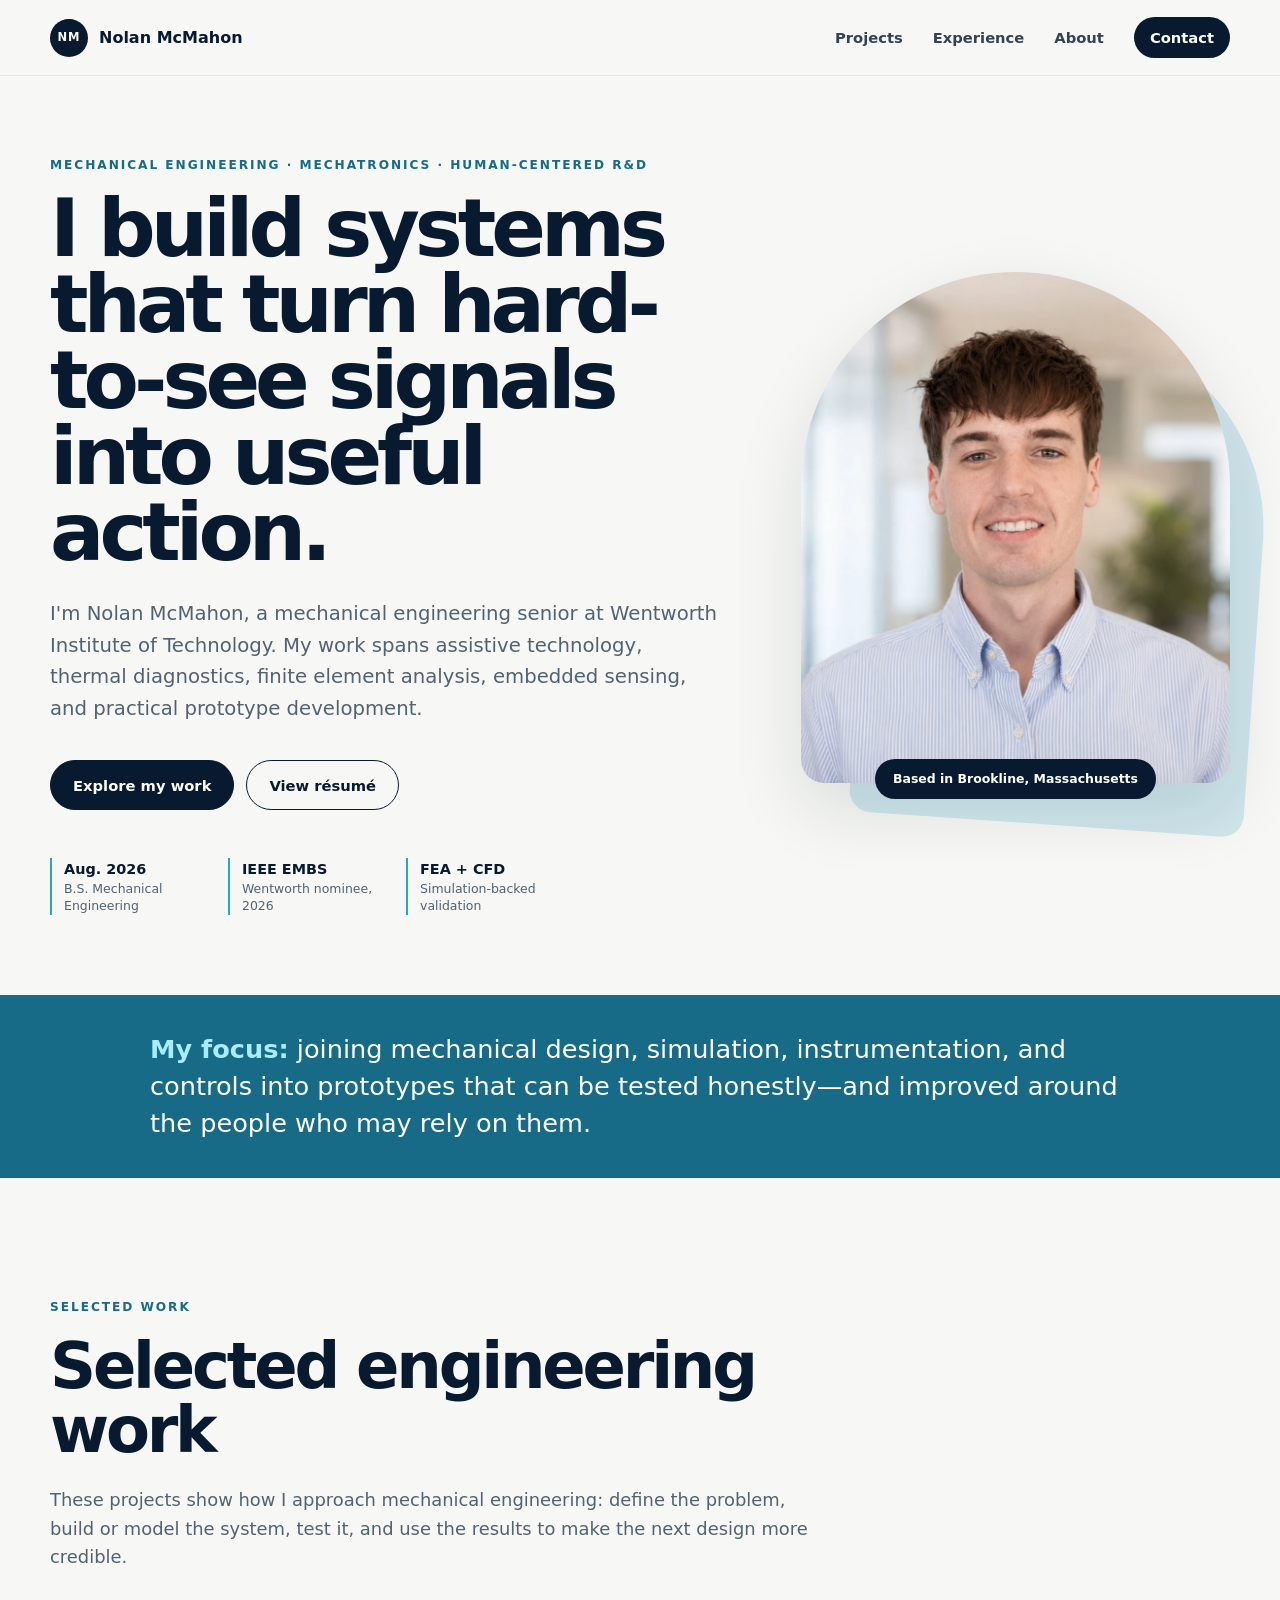
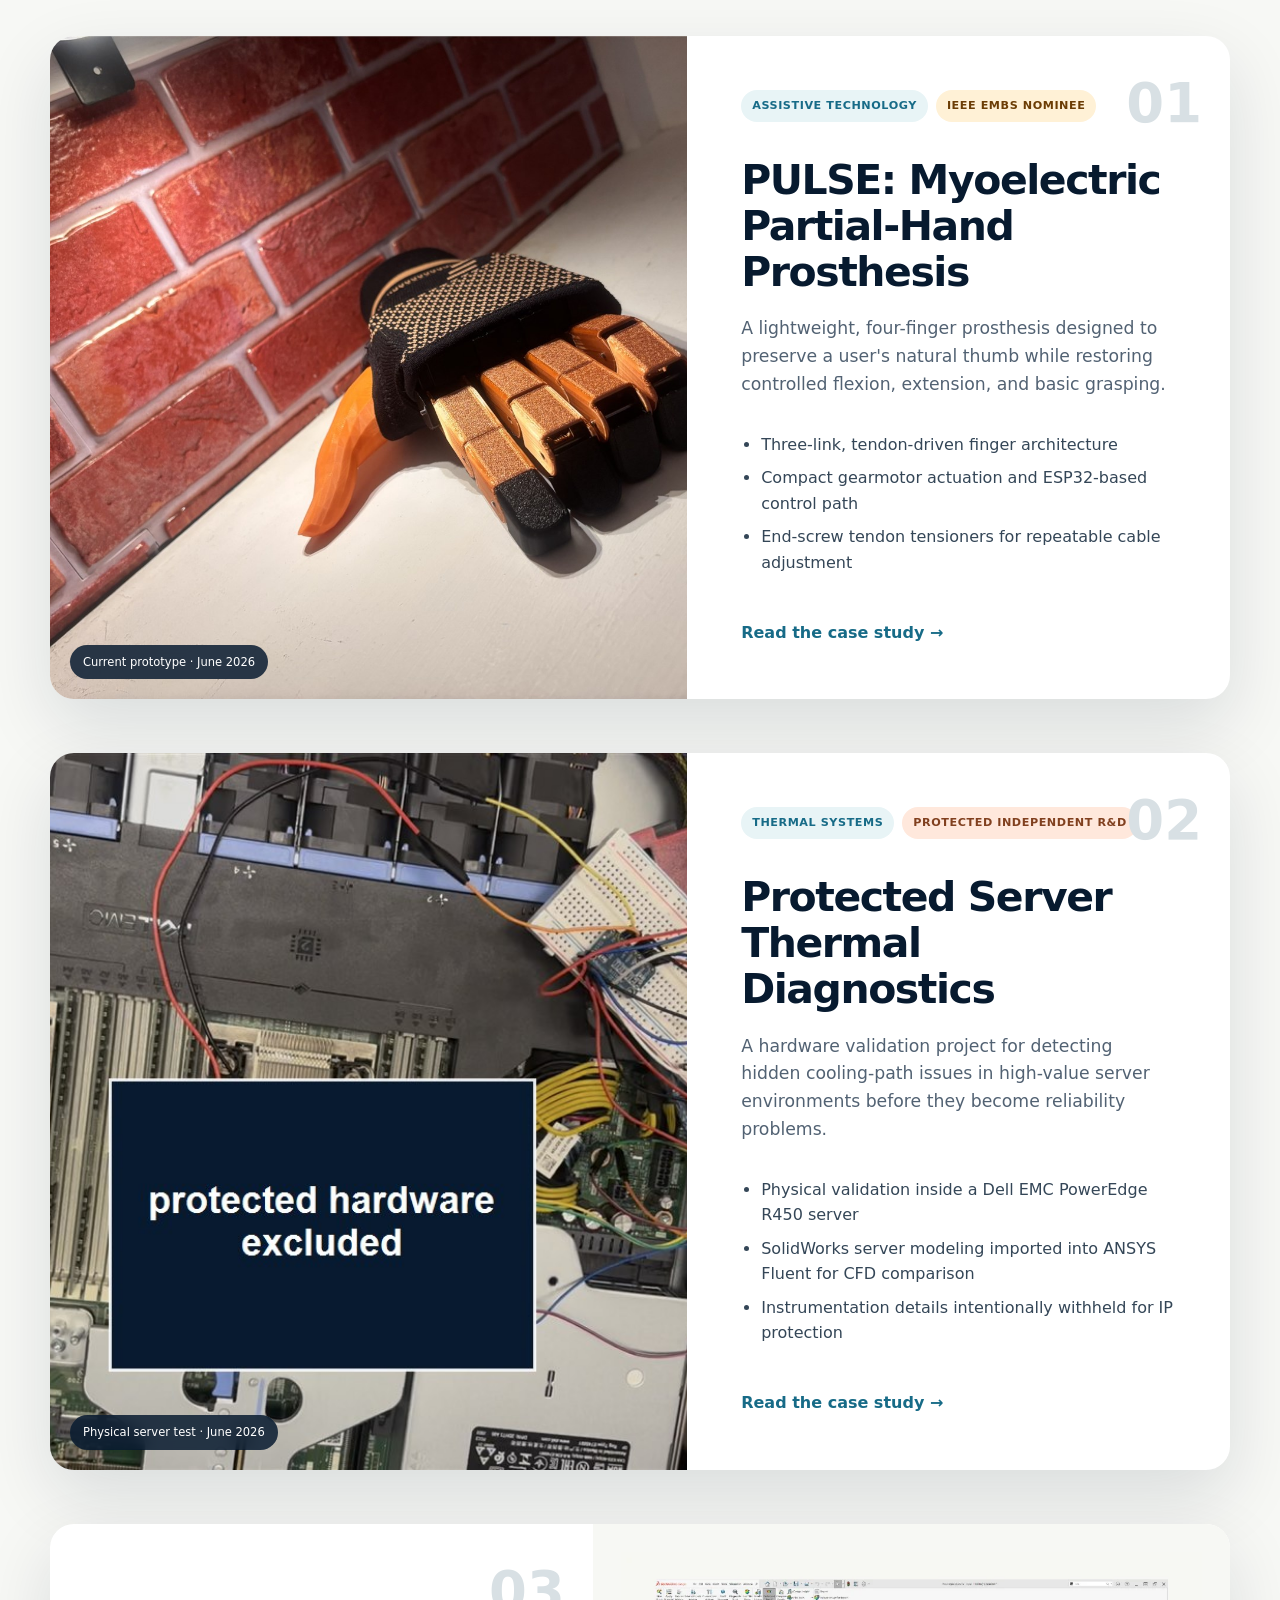
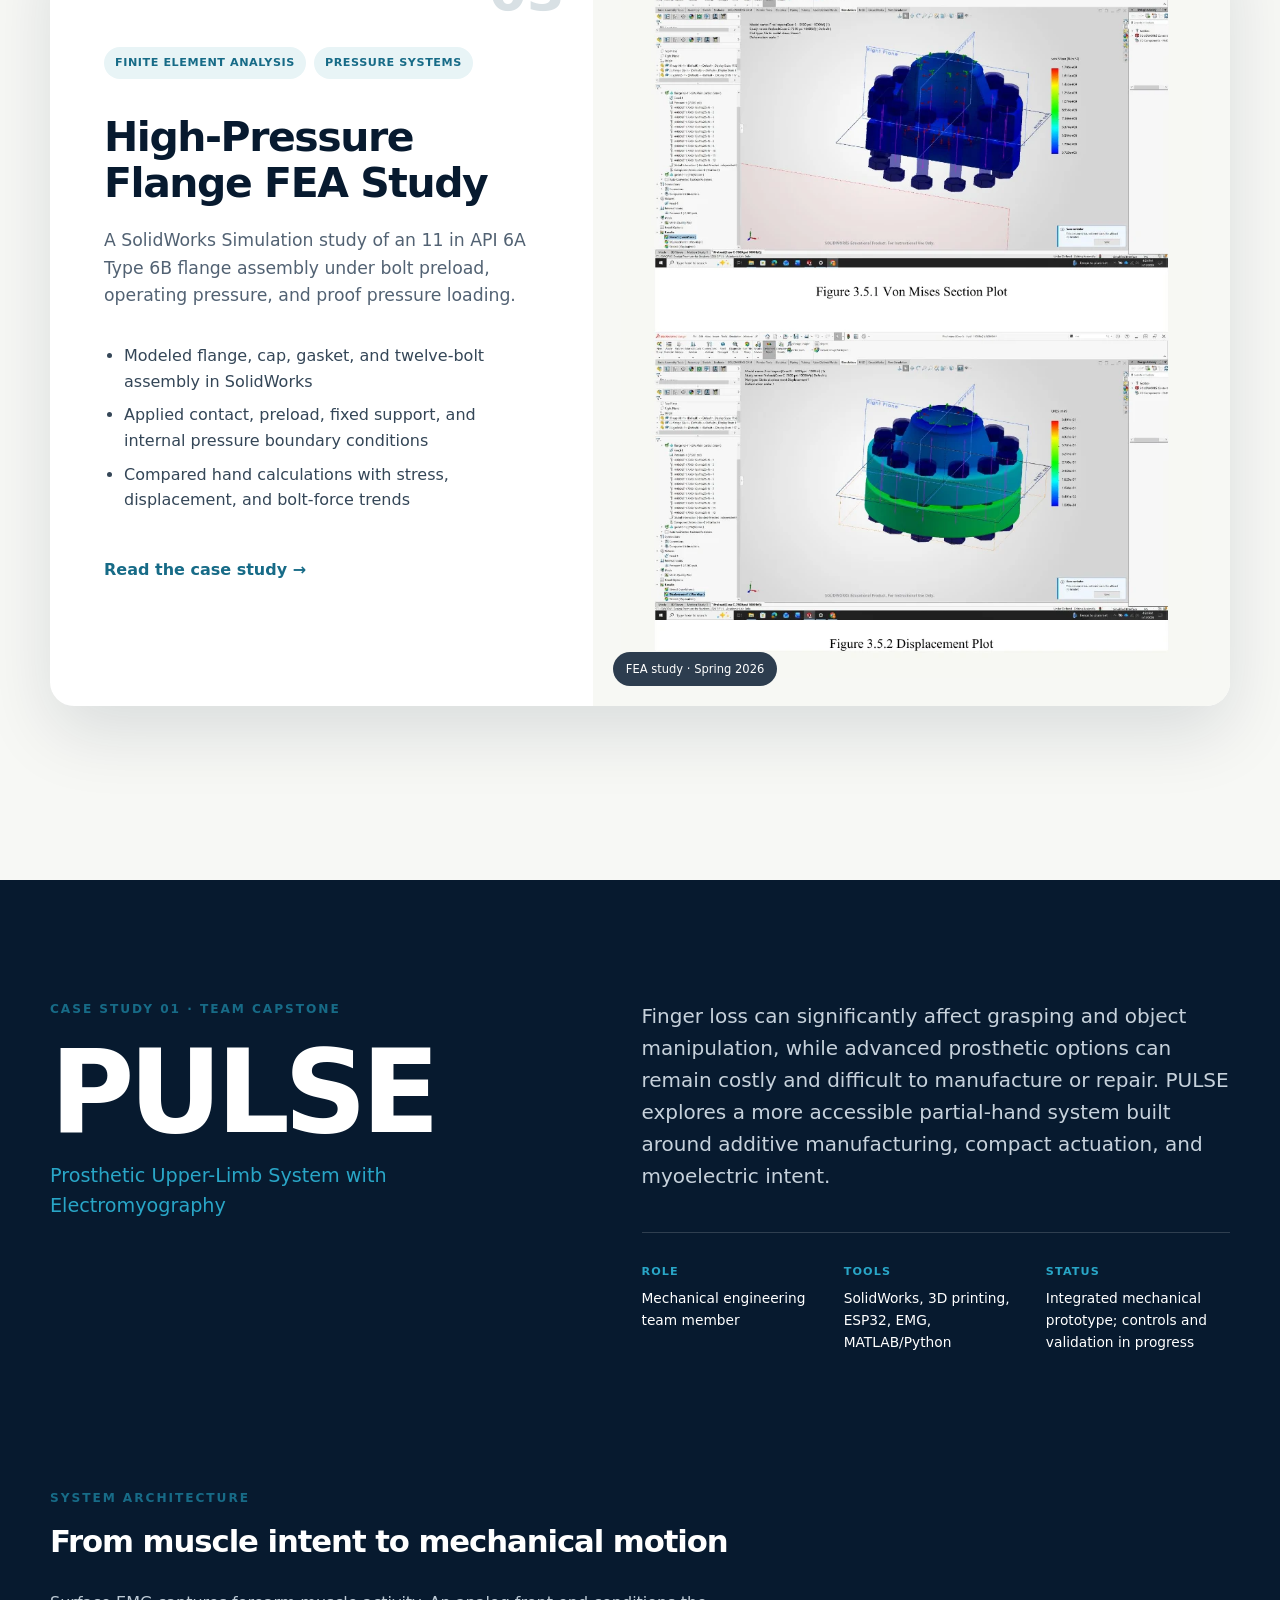
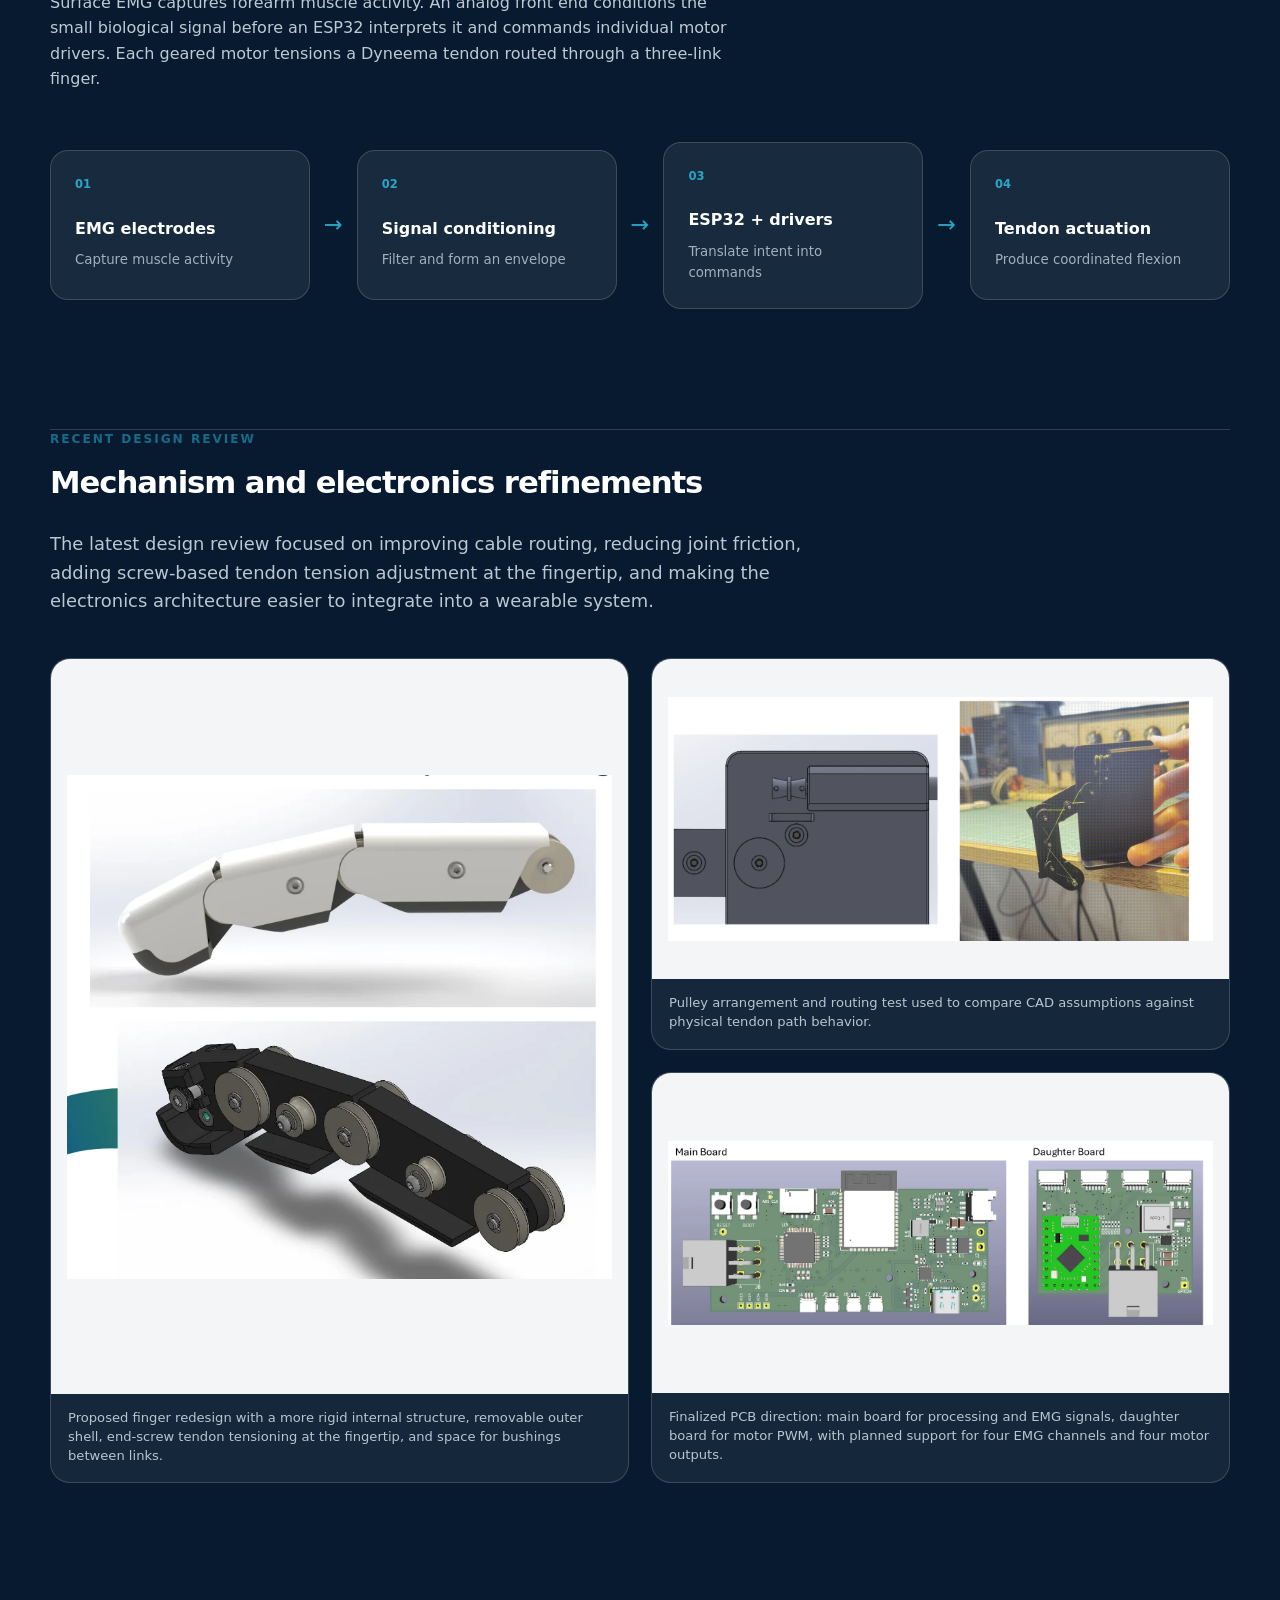
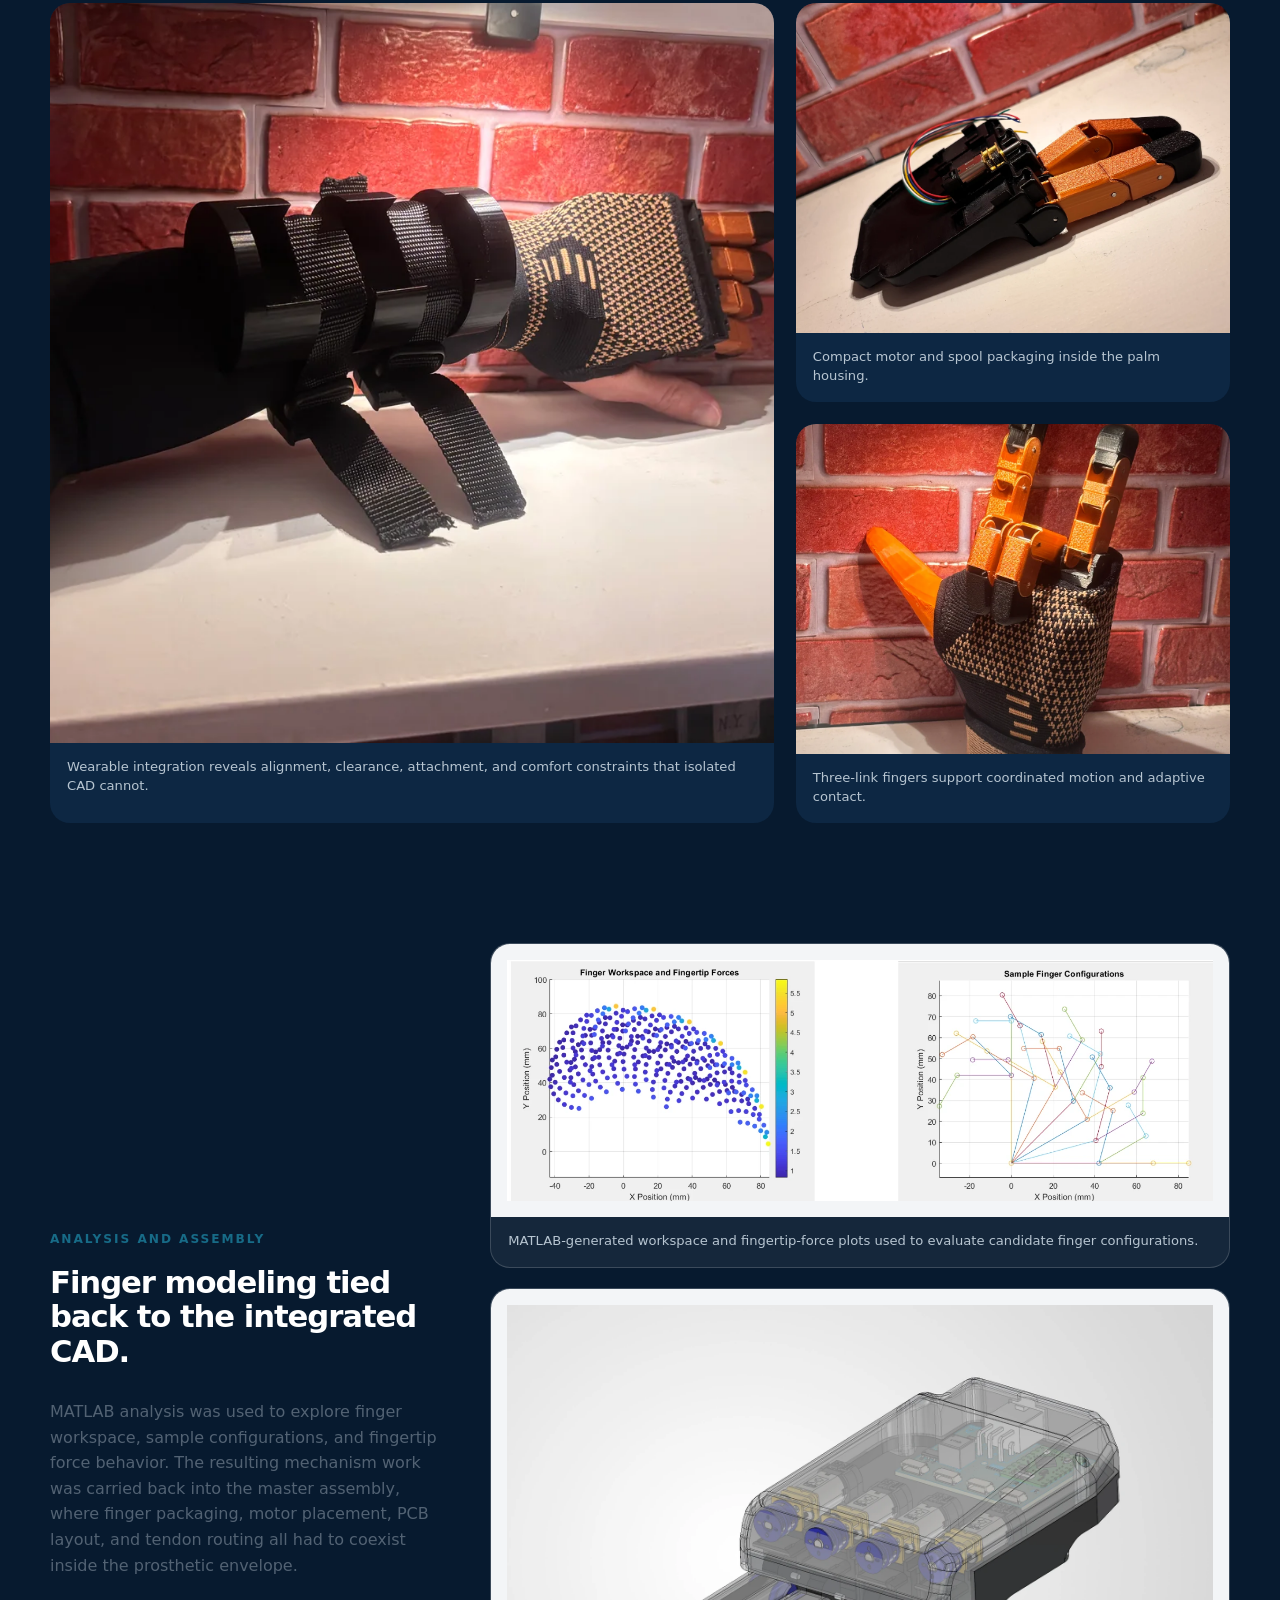
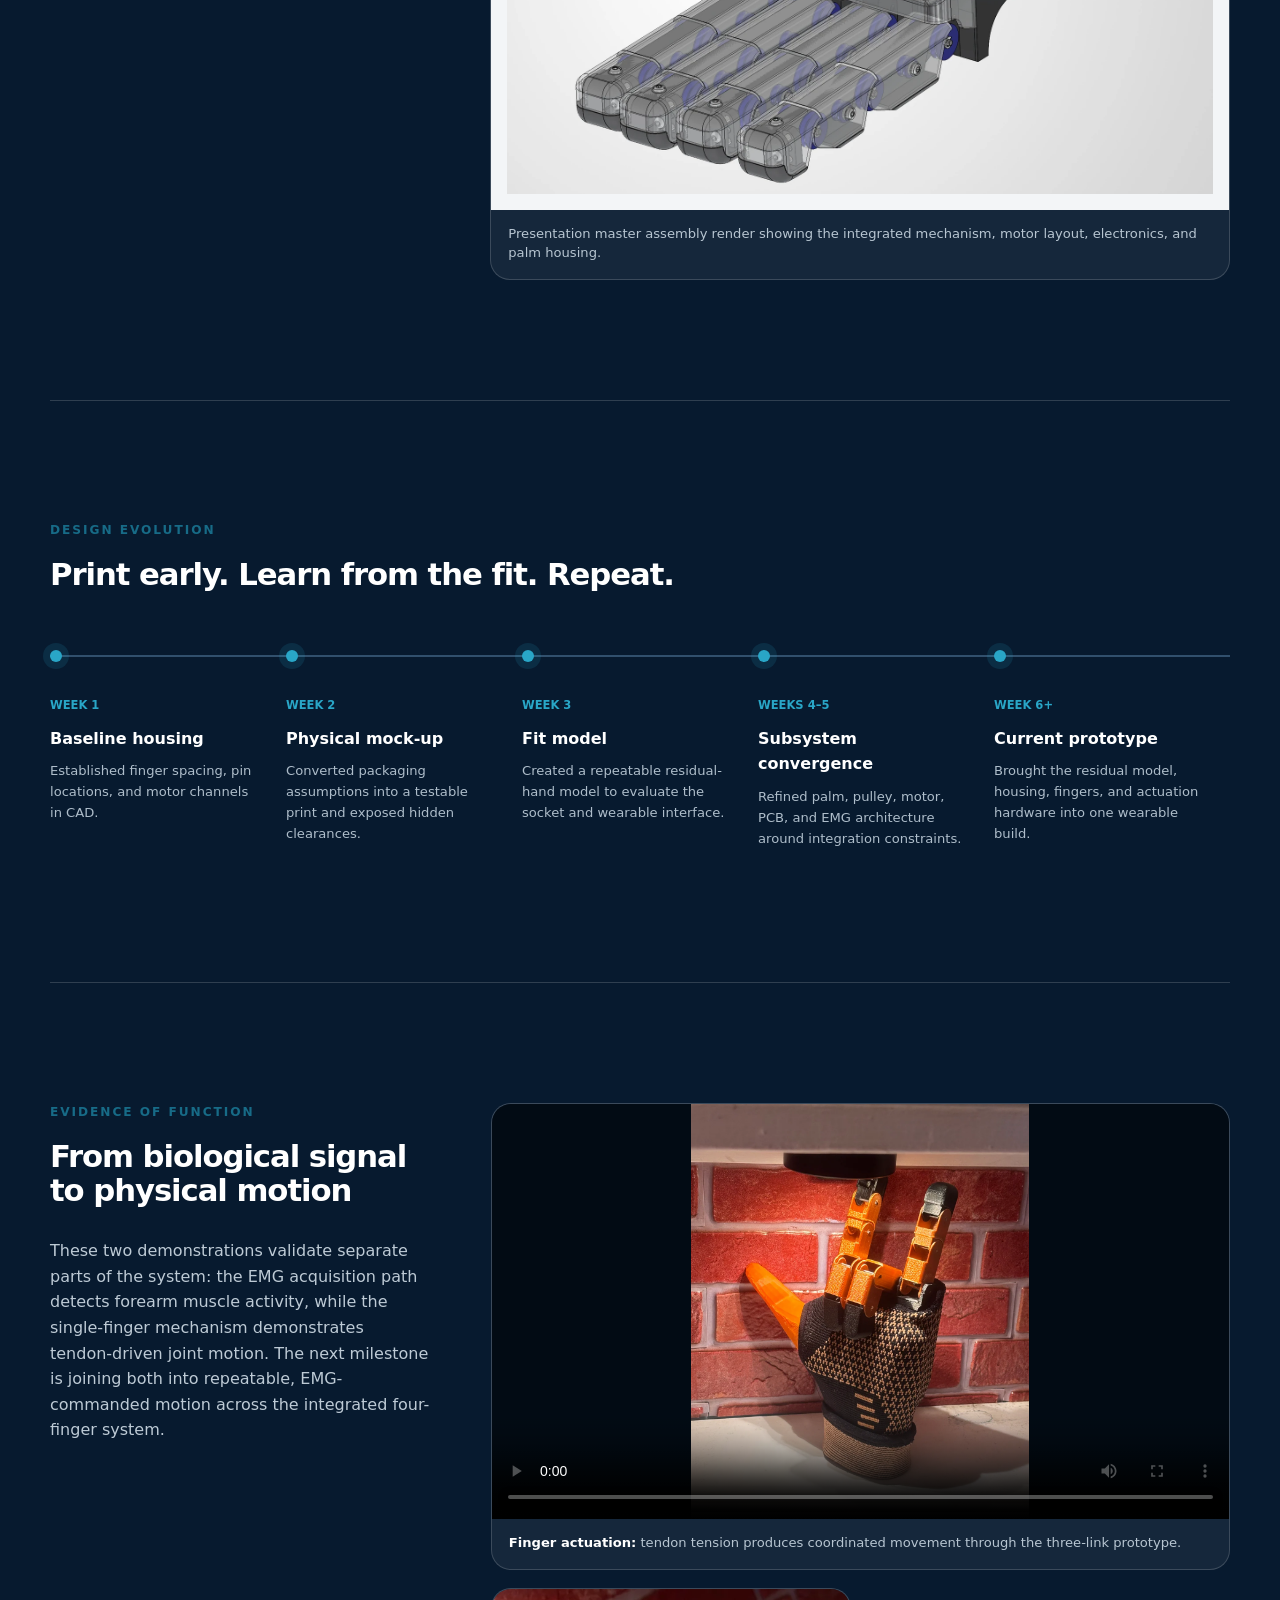
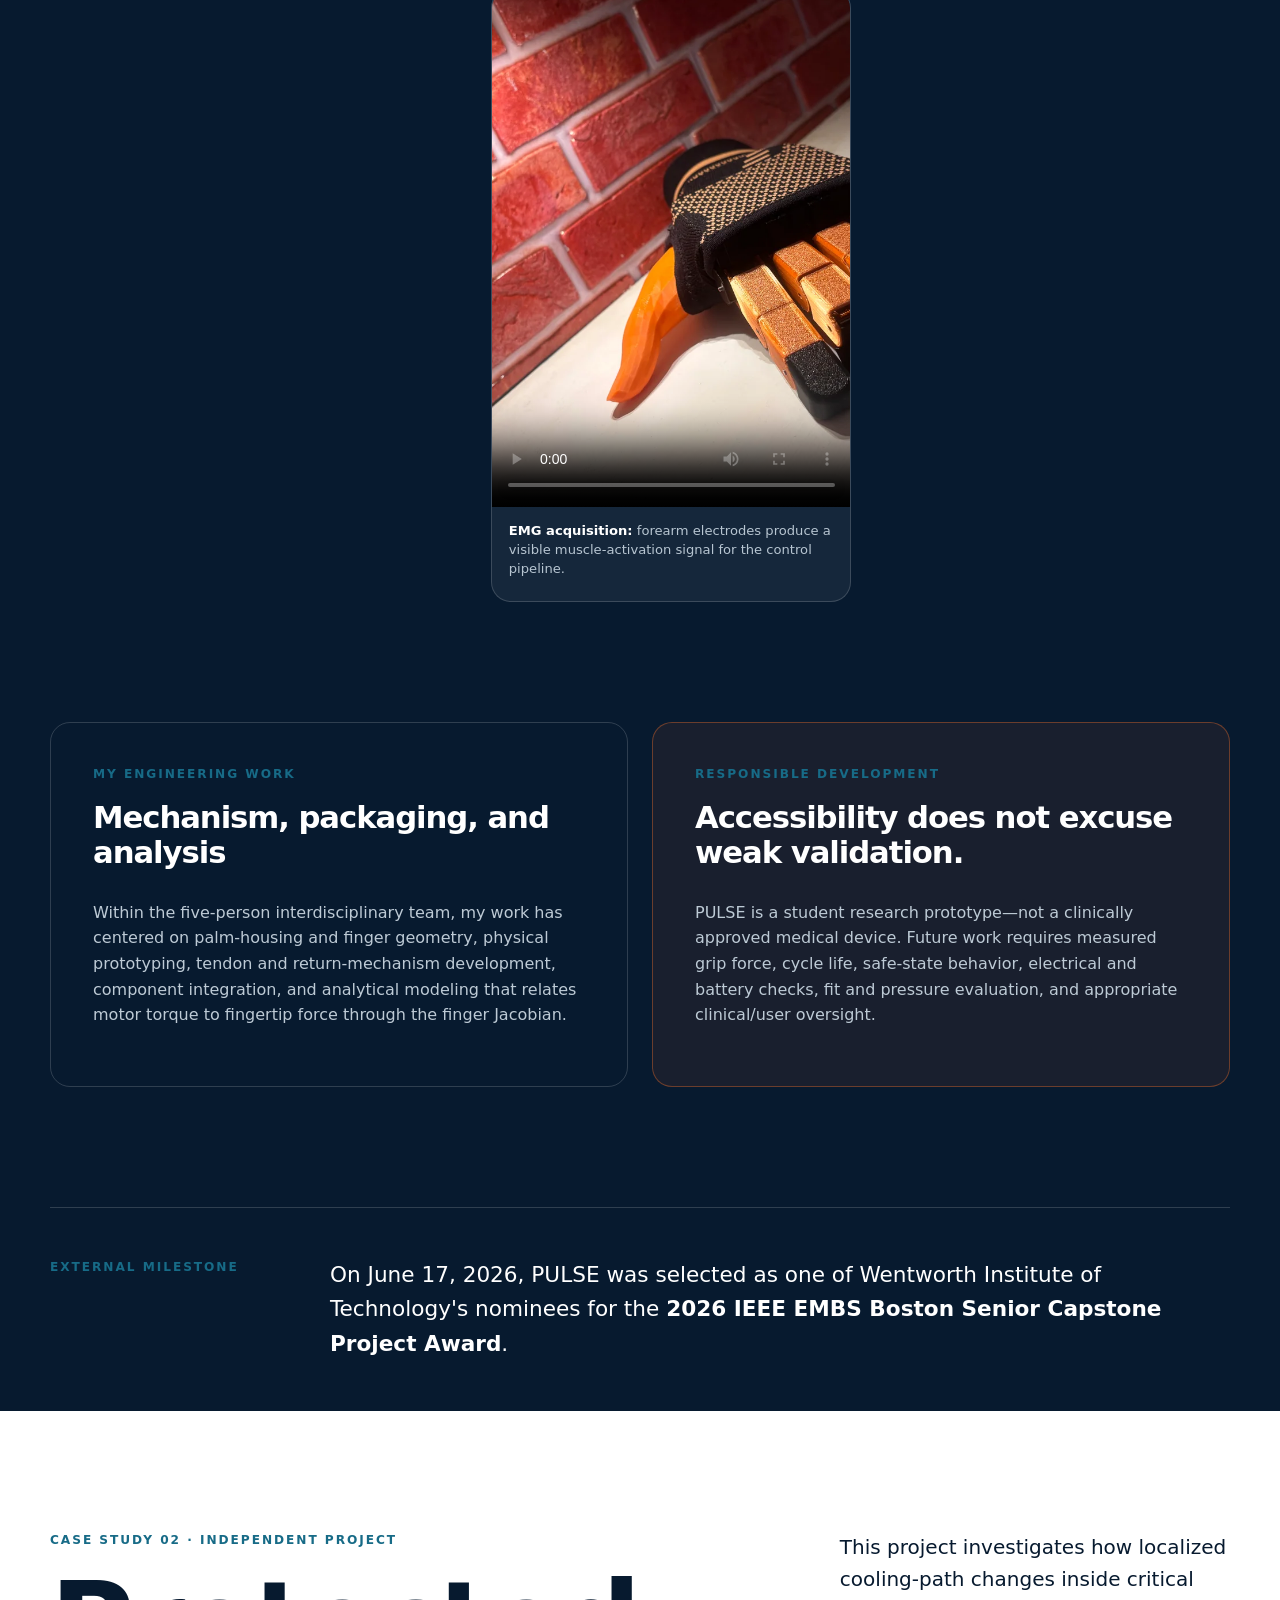
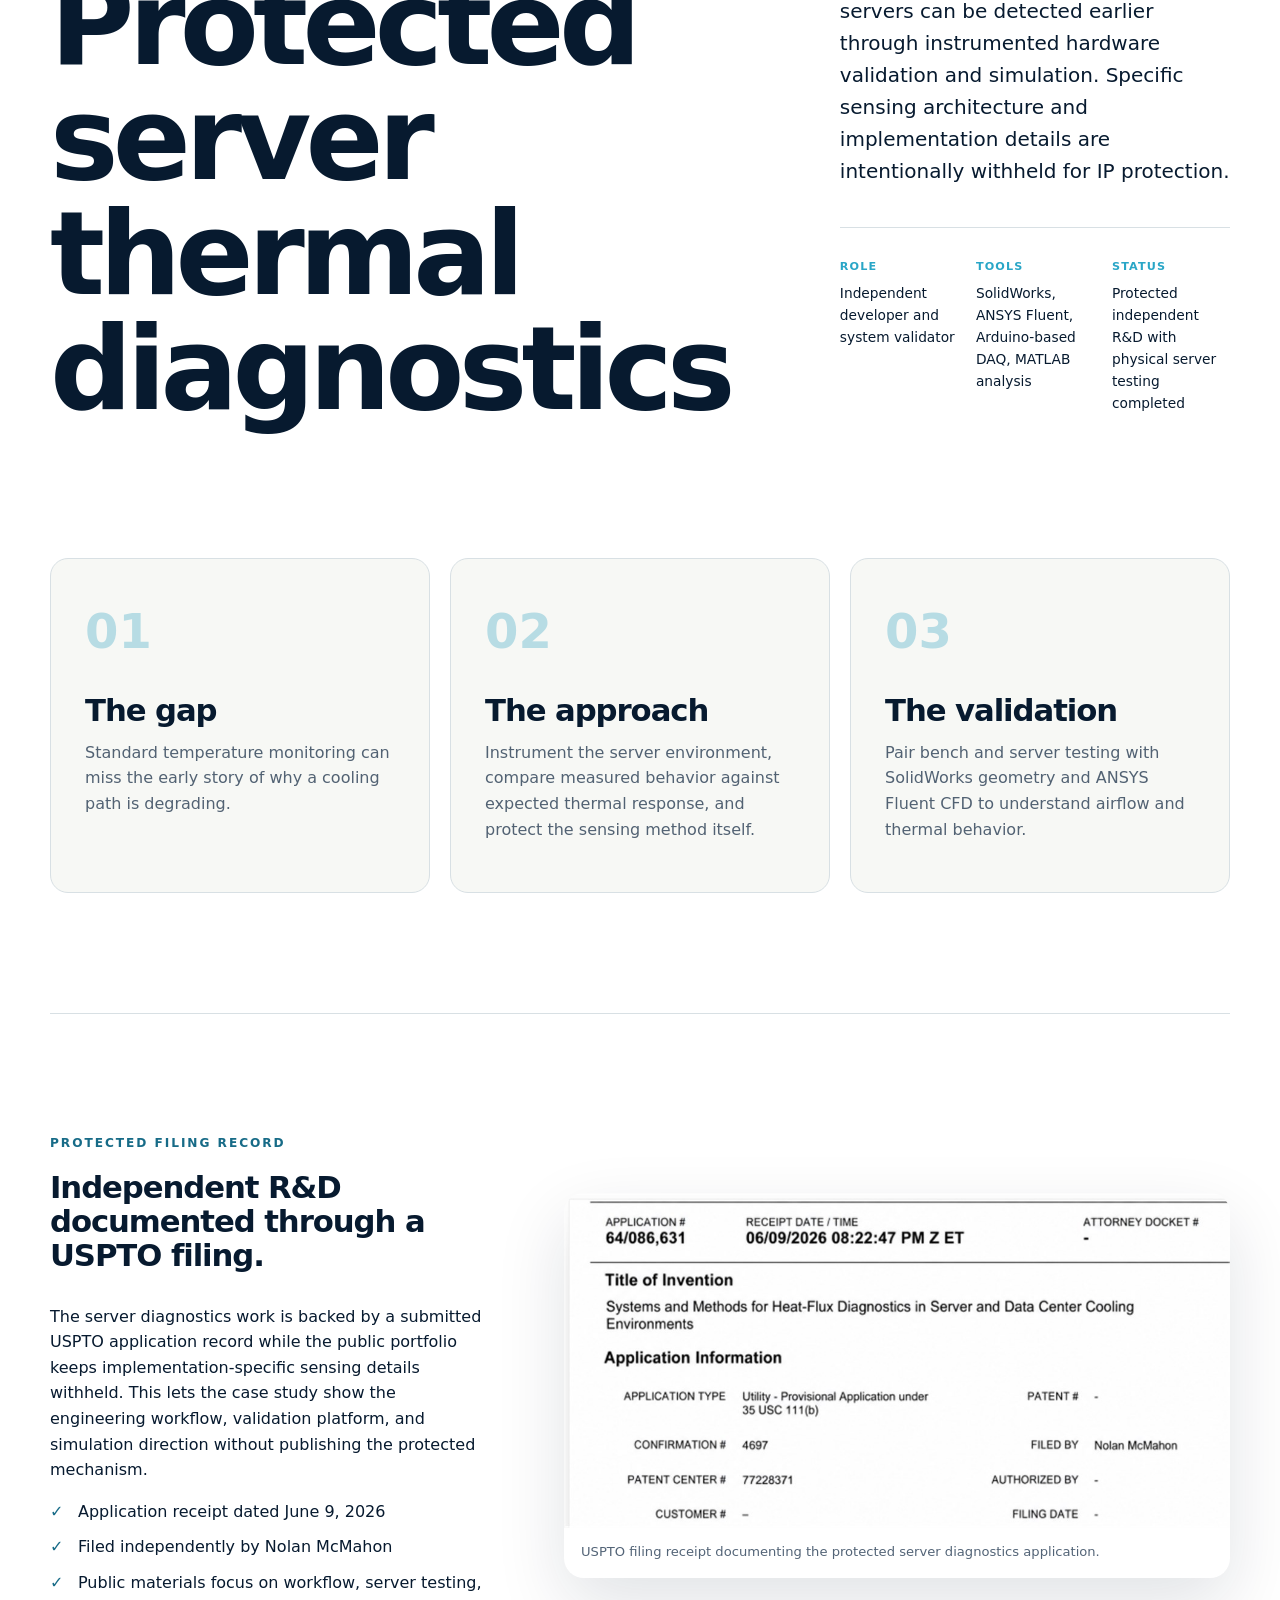
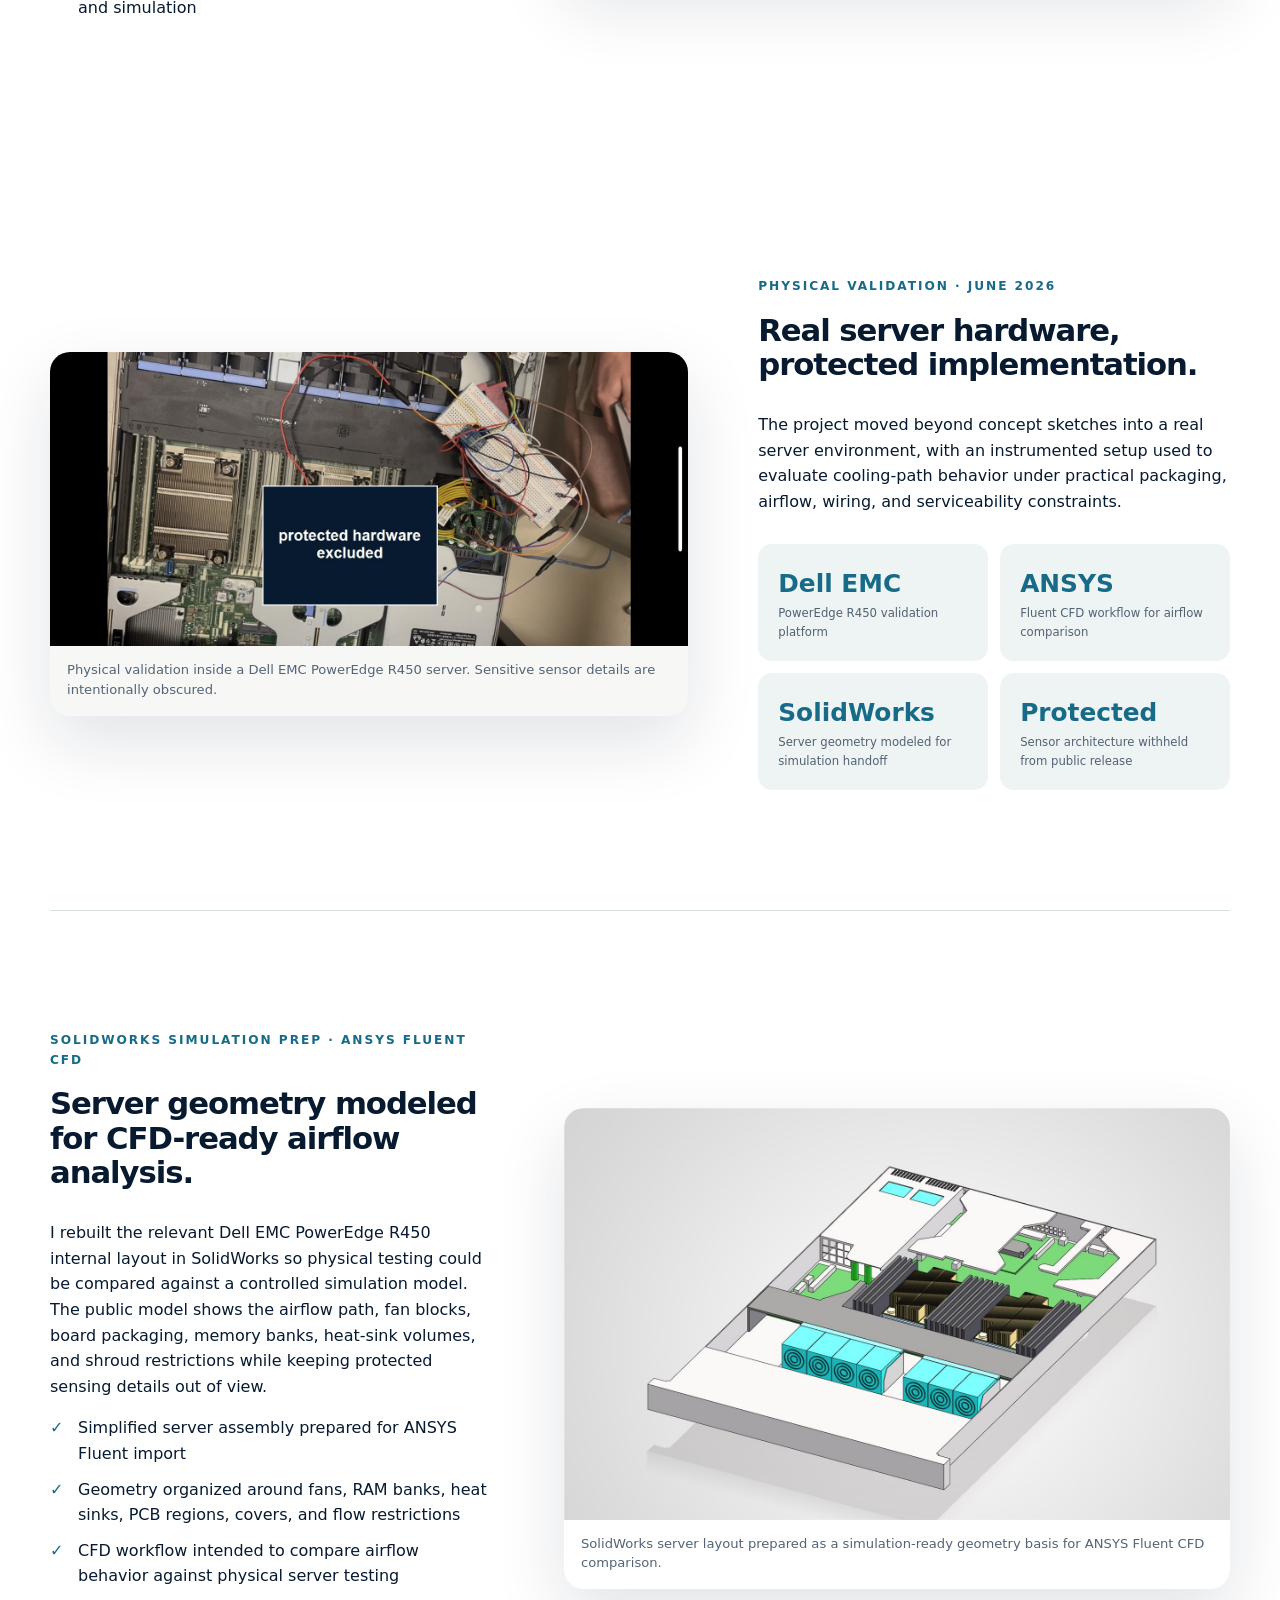
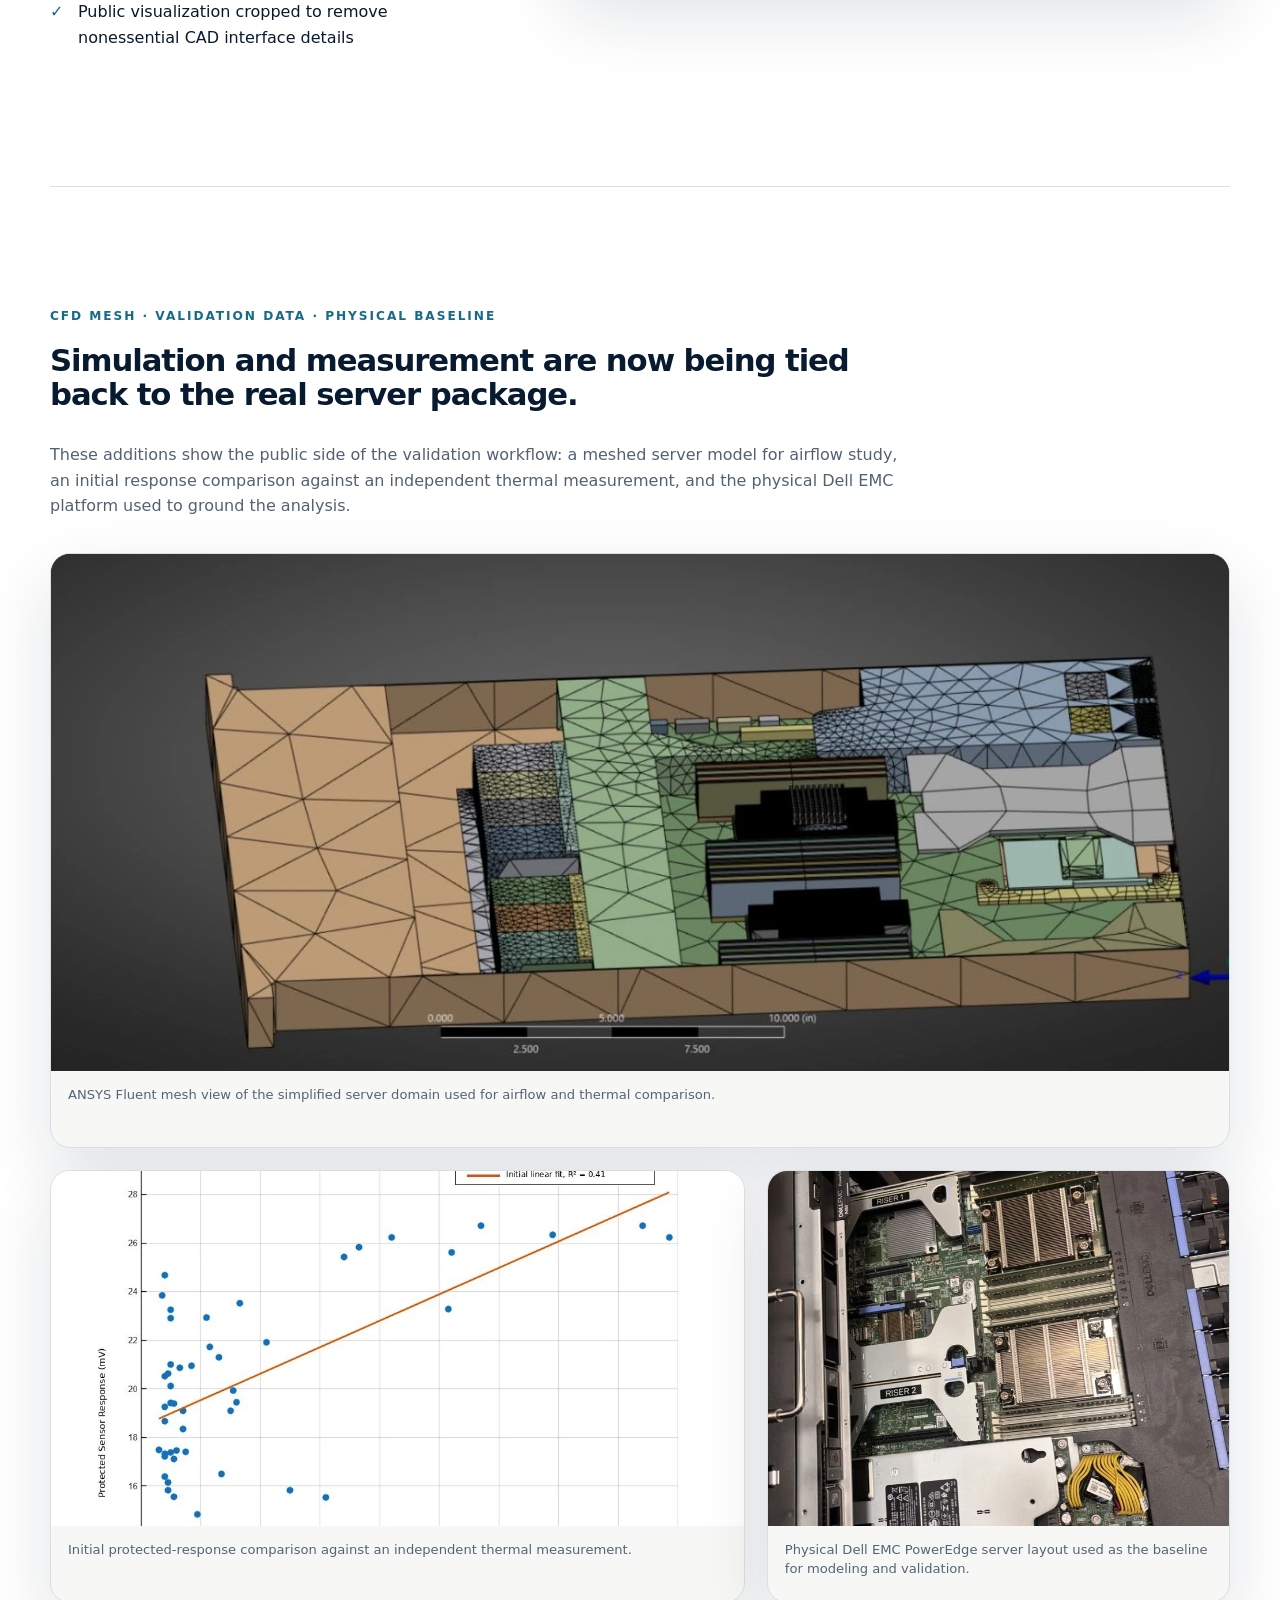
==== commit 18aecdf8: "Add thermal validation evidence visuals" ====
--- a/index.html
+++ b/index.html
@@ -449,6 +449,32 @@
         </figure>
       </div>
 
+      <div class="section thermal-evidence">
+        <div class="evidence-copy reveal">
+          <p class="eyebrow">CFD mesh · validation data · physical baseline</p>
+          <h3>Simulation and measurement are now being tied back to the real server package.</h3>
+          <p>
+            These additions show the public side of the validation workflow: a meshed server model
+            for airflow study, an initial response comparison against an independent thermal
+            measurement, and the physical Dell EMC platform used to ground the analysis.
+          </p>
+        </div>
+        <div class="evidence-grid">
+          <figure class="evidence-card evidence-wide reveal">
+            <img src="assets/thermal-fluent-mesh-20260725.webp" alt="Meshed Dell EMC server geometry prepared for thermal CFD analysis">
+            <figcaption>ANSYS Fluent mesh view of the simplified server domain used for airflow and thermal comparison.</figcaption>
+          </figure>
+          <figure class="evidence-card reveal">
+            <img src="assets/thermal-response-correlation-20260725.webp" alt="Protected sensor response plotted against an independent thermal measurement">
+            <figcaption>Initial protected-response comparison against an independent thermal measurement.</figcaption>
+          </figure>
+          <figure class="evidence-card reveal">
+            <img src="assets/thermal-server-baseline-20260725.webp" alt="Dell EMC PowerEdge server internal layout used as physical validation baseline">
+            <figcaption>Physical Dell EMC PowerEdge server layout used as the baseline for modeling and validation.</figcaption>
+          </figure>
+        </div>
+      </div>
+
       <div class="section next-system">
         <div class="next-copy reveal">
           <p class="eyebrow">Simulation and instrumentation</p>
--- a/styles.css
+++ b/styles.css
@@ -282,11 +282,13 @@
 
 .video-section { display: grid; grid-template-columns: .68fr 1.32fr; gap: 60px; align-items: start; border-top: 1px solid var(--dark-line); }
 .video-copy p:last-child { color: #bdcad5; }
-.video-grid { display: grid; grid-template-columns: 1fr 1fr; gap: 18px; }
+.video-grid { display: grid; grid-template-columns: 1fr 1fr; gap: 18px; align-items: start; }
 .video-card { overflow: hidden; background: rgba(255,255,255,.06); border: 1px solid var(--dark-line); border-radius: 20px; }
 .video-card video { width: 100%; aspect-ratio: 9 / 13; object-fit: cover; background: #020b14; }
-.video-card-wide video { aspect-ratio: 16 / 9; }
+.video-card-wide { grid-column: 1 / -1; }
+.video-card-wide video { aspect-ratio: 16 / 9; object-fit: contain; }
 .video-card figcaption { min-height: 94px; }
+.video-card-wide figcaption { min-height: 0; }
 .video-card figcaption strong { color: white; }
 .contribution-grid { display: grid; grid-template-columns: 1fr 1fr; gap: 24px; padding-top: 0; }
 .contribution, .responsibility { padding: 42px; border: 1px solid var(--dark-line); border-radius: 20px; }
@@ -318,6 +320,36 @@
 .chart-grid figure { overflow: hidden; background: var(--paper); border: 1px solid var(--line); border-radius: 18px; }
 .chart-grid img { width: 100%; }
 .data-note { margin-top: 26px; padding: 22px 26px; color: #4c443d; background: #fff5ed; border-left: 4px solid var(--orange); border-radius: 4px 14px 14px 4px; }
+.thermal-evidence { border-top: 1px solid var(--line); }
+.evidence-copy {
+  max-width: 860px;
+  margin-bottom: 34px;
+}
+.evidence-copy p:last-child { color: var(--muted); }
+.evidence-grid {
+  display: grid;
+  grid-template-columns: 1.2fr .8fr;
+  gap: 22px;
+}
+.evidence-card {
+  overflow: hidden;
+  background: var(--paper);
+  border: 1px solid var(--line);
+  border-radius: 20px;
+  box-shadow: var(--shadow);
+}
+.evidence-card img {
+  width: 100%;
+  height: 355px;
+  object-fit: cover;
+}
+.evidence-card figcaption { min-height: 76px; }
+.evidence-wide { grid-column: 1 / -1; }
+.evidence-wide img {
+  height: auto;
+  object-fit: contain;
+  background: #252525;
+}
 .next-system { display: grid; grid-template-columns: .8fr 1.2fr; gap: 70px; align-items: center; border-top: 1px solid var(--line); }
 .next-system figure { overflow: hidden; border-radius: 20px; box-shadow: var(--shadow); }
 .next-system figure img { width: 100%; }
@@ -428,13 +460,17 @@
   .section { padding: 82px 0; }
   .case-hero { gap: 35px; }
   .project-meta { grid-template-columns: 1fr; }
-  .media-grid, .review-grid, .chart-grid, .contribution-grid { grid-template-columns: 1fr; }
+  .media-grid, .review-grid, .chart-grid, .evidence-grid, .contribution-grid { grid-template-columns: 1fr; }
   .media-wide { grid-column: auto; }
+  .evidence-wide { grid-column: auto; }
   .media-grid img, .media-wide img, .review-grid img, .review-large img { height: 390px; }
+  .evidence-card img { height: auto; }
   .timeline { grid-template-columns: 1fr; }
   .milestone { grid-template-columns: 1fr; gap: 20px; }
   .video-grid { grid-template-columns: 1fr; }
   .video-card video { aspect-ratio: 4 / 5; }
+  .video-card-wide { grid-column: auto; }
+  .video-card-wide video { aspect-ratio: 16 / 9; }
   .metric-grid { grid-template-columns: 1fr 1fr; }
   .experience-list article { grid-template-columns: 1fr; gap: 10px; }
   footer { gap: 20px; align-items: flex-start; flex-direction: column; }
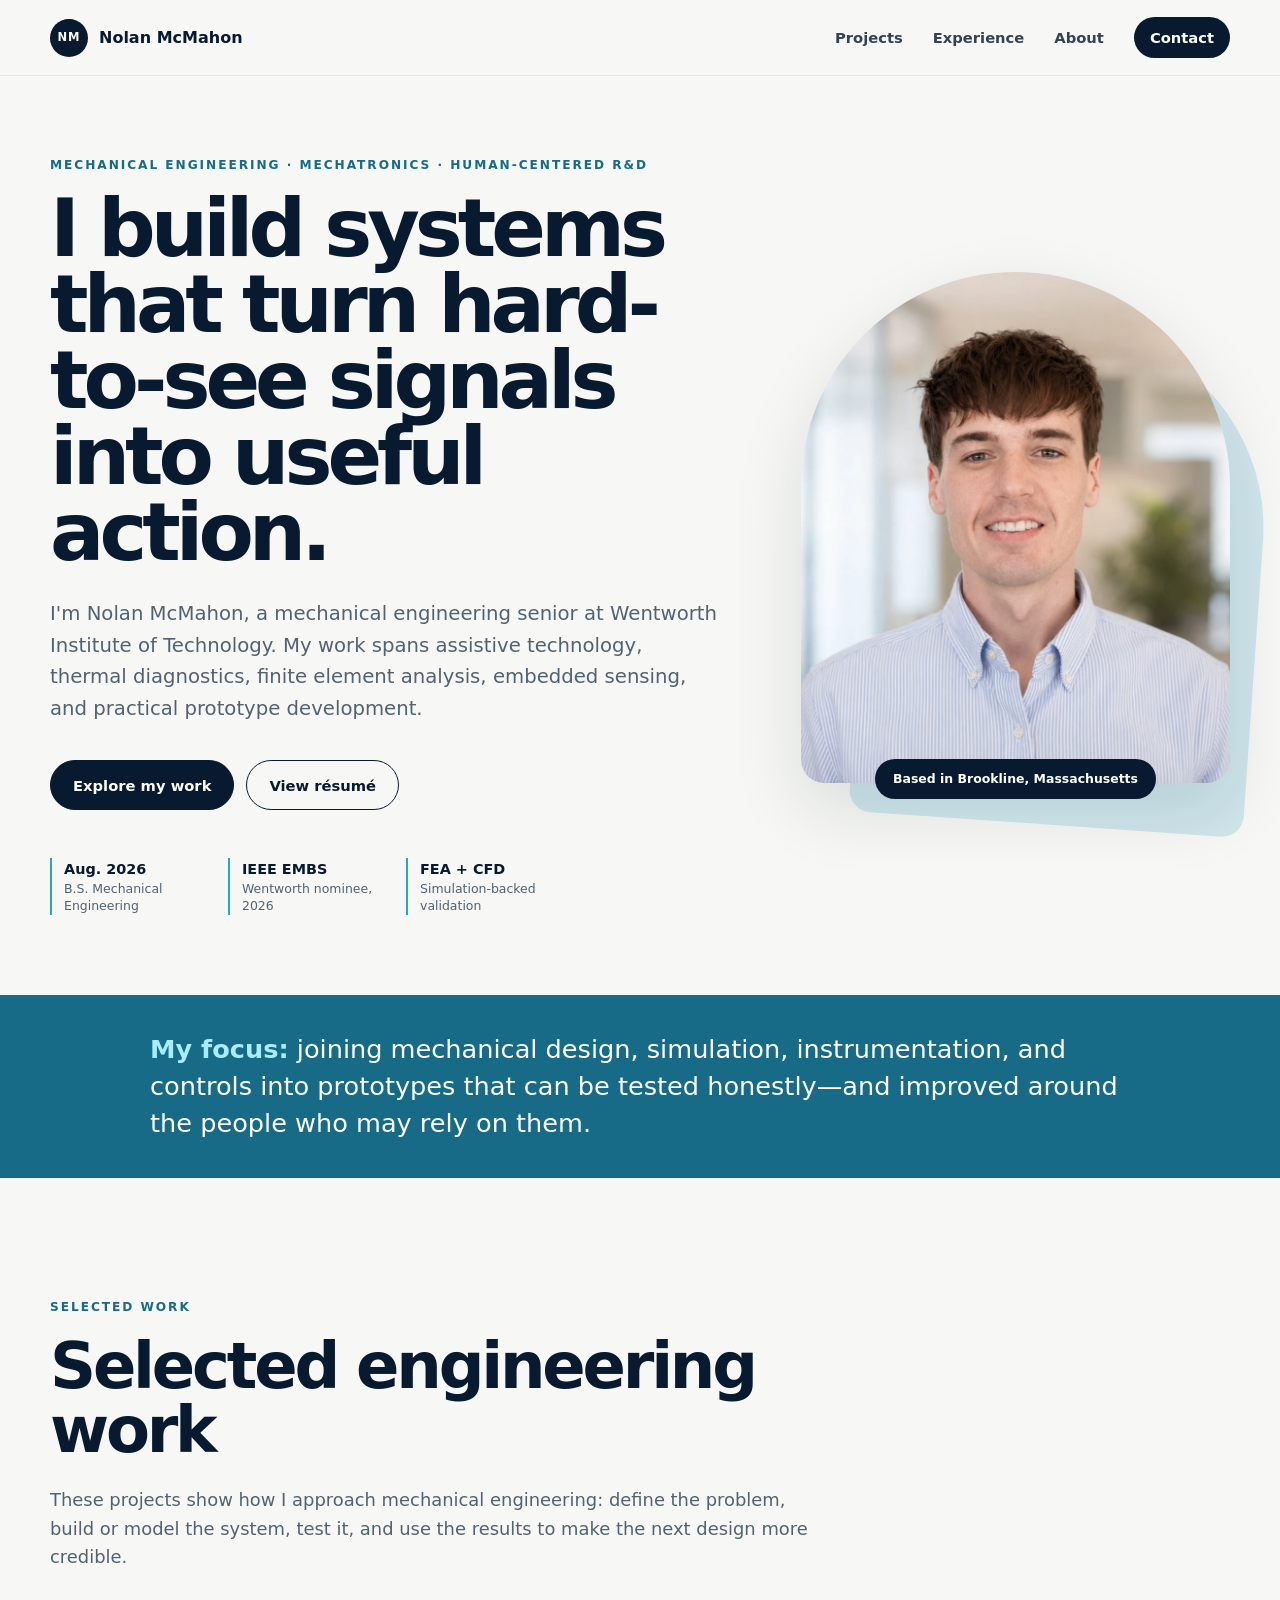
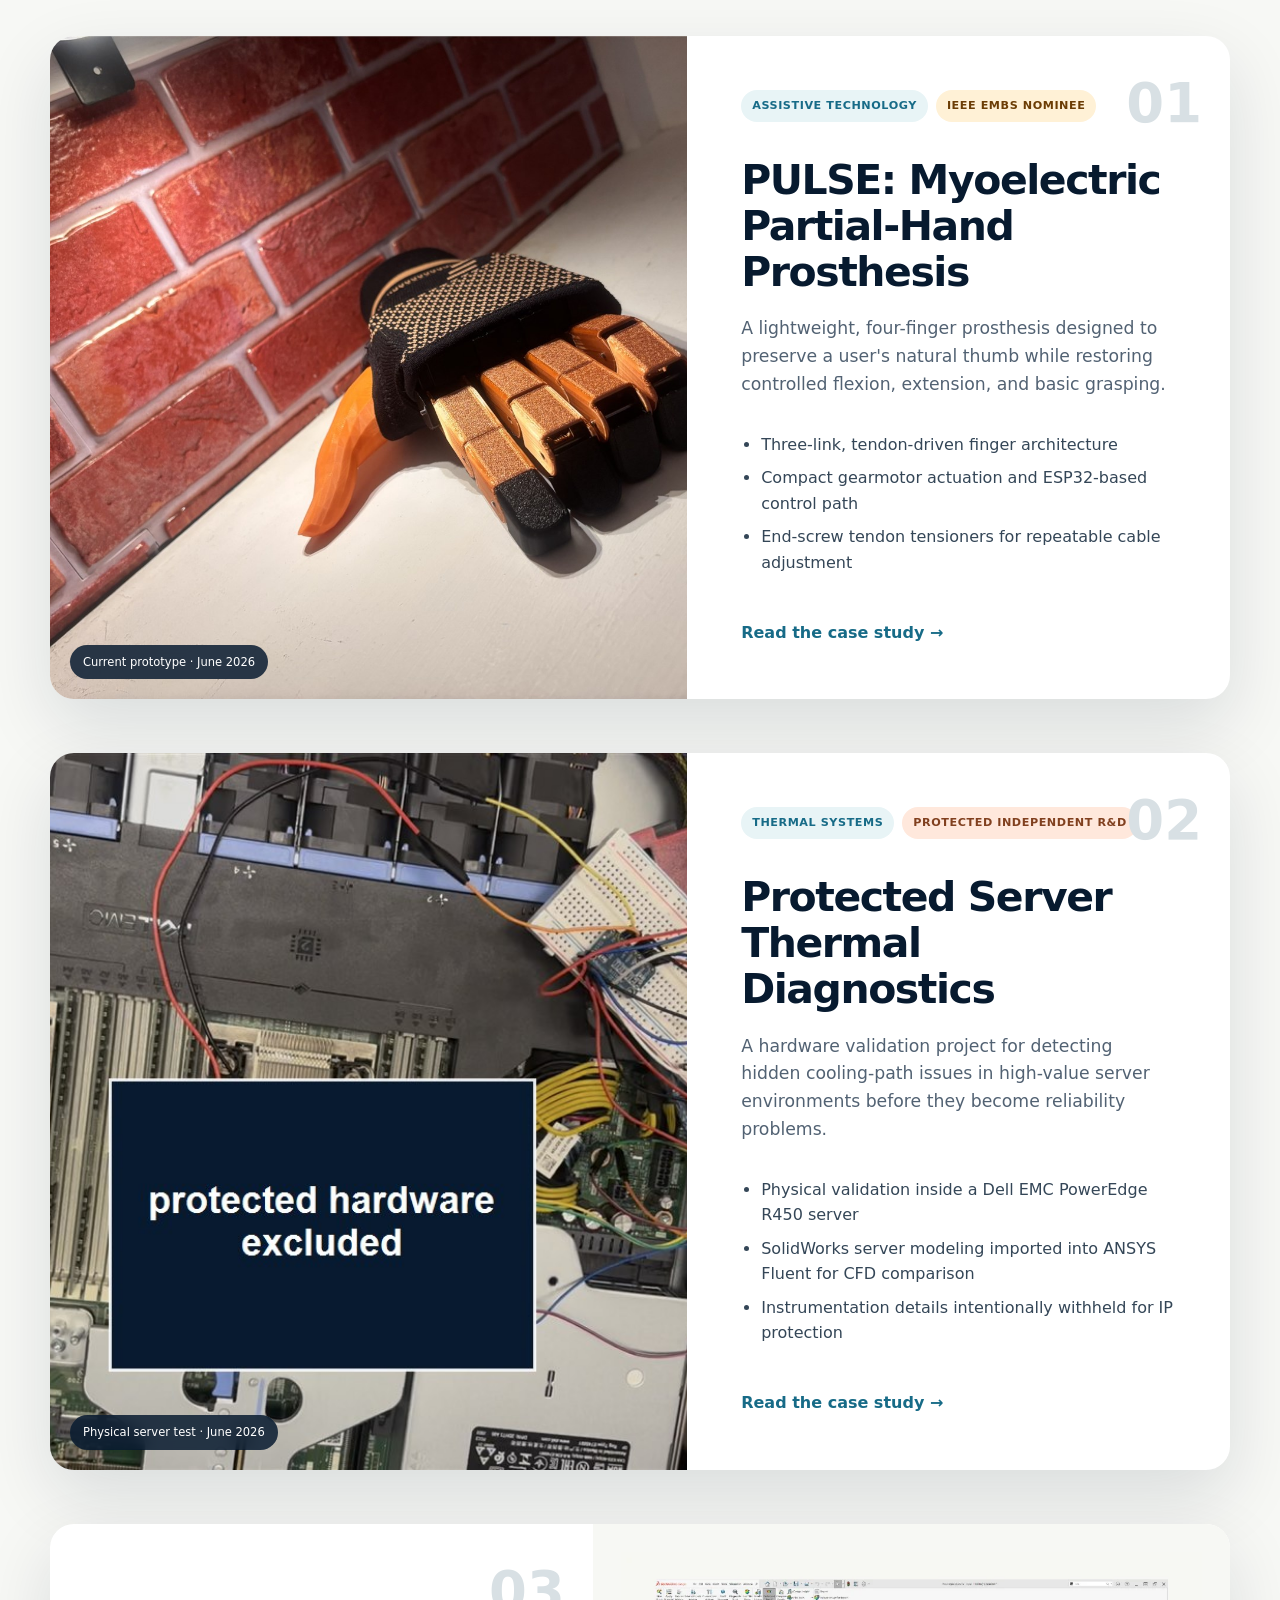
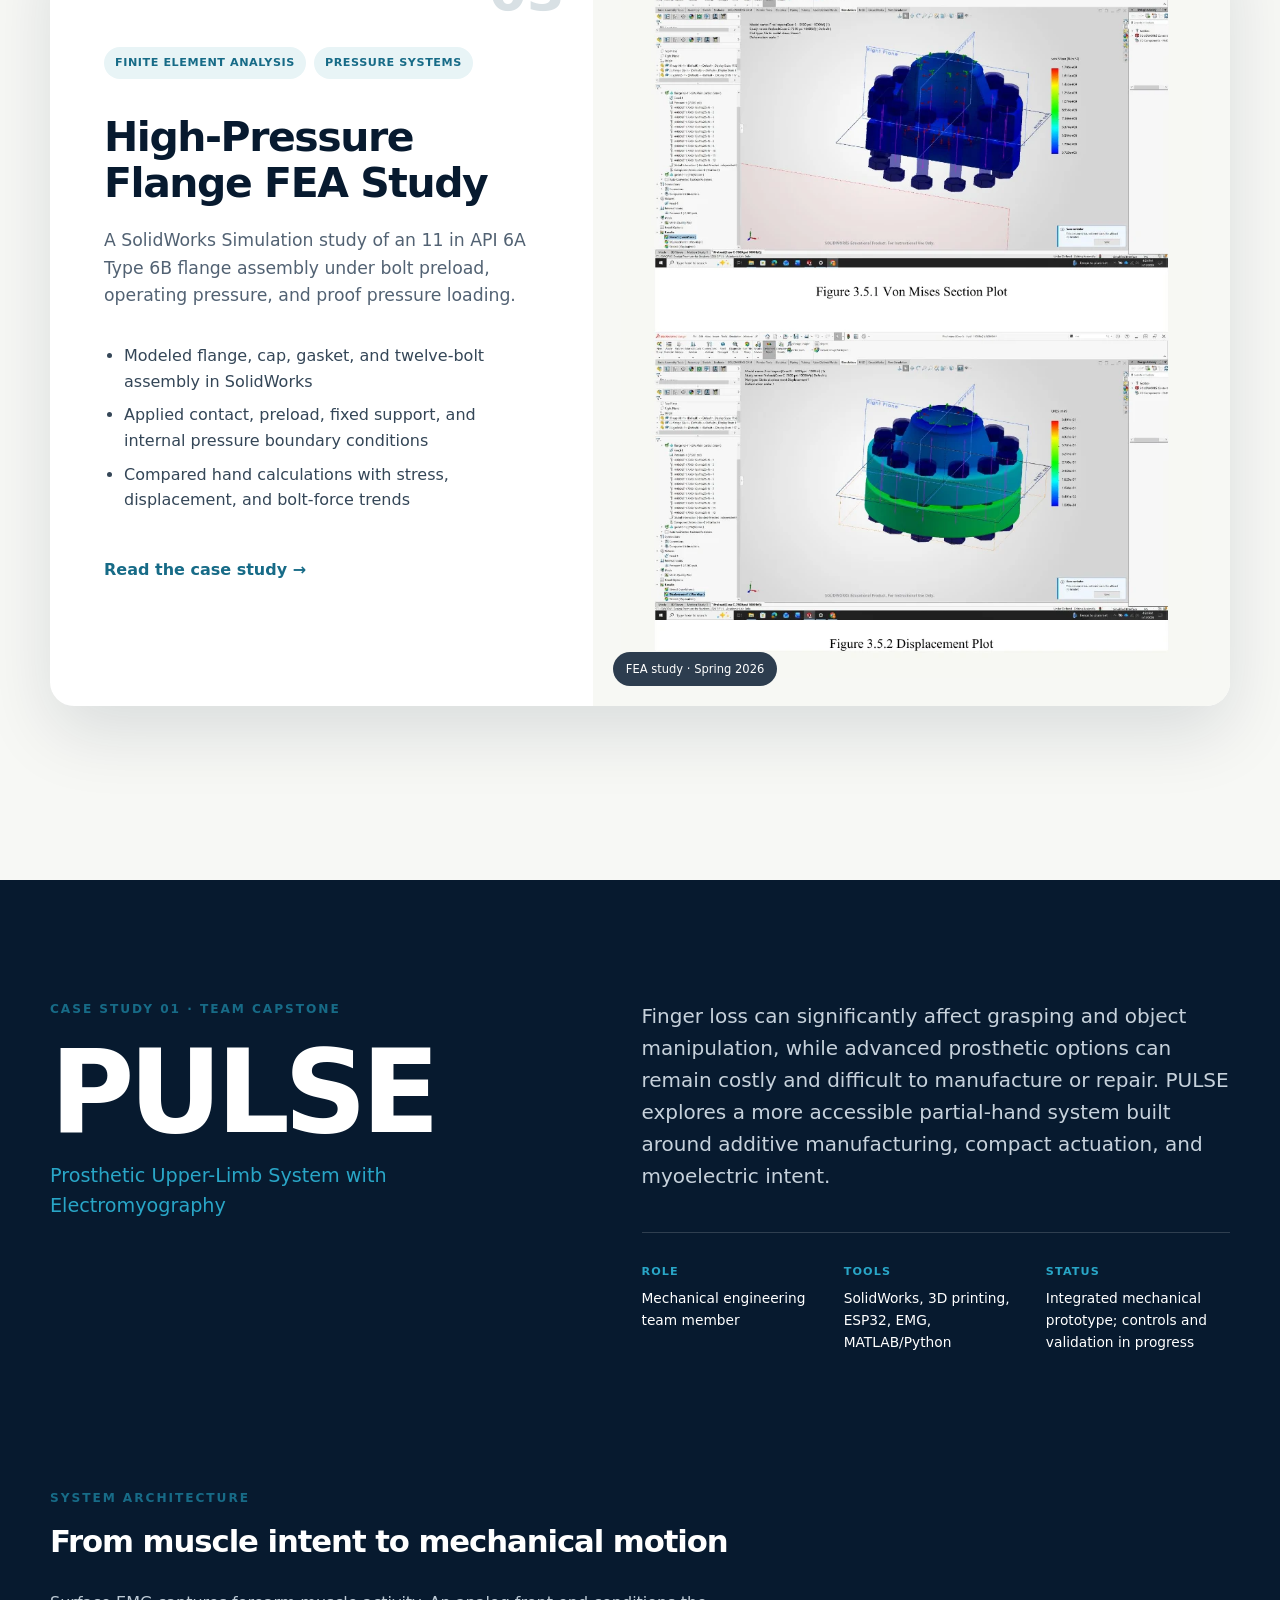
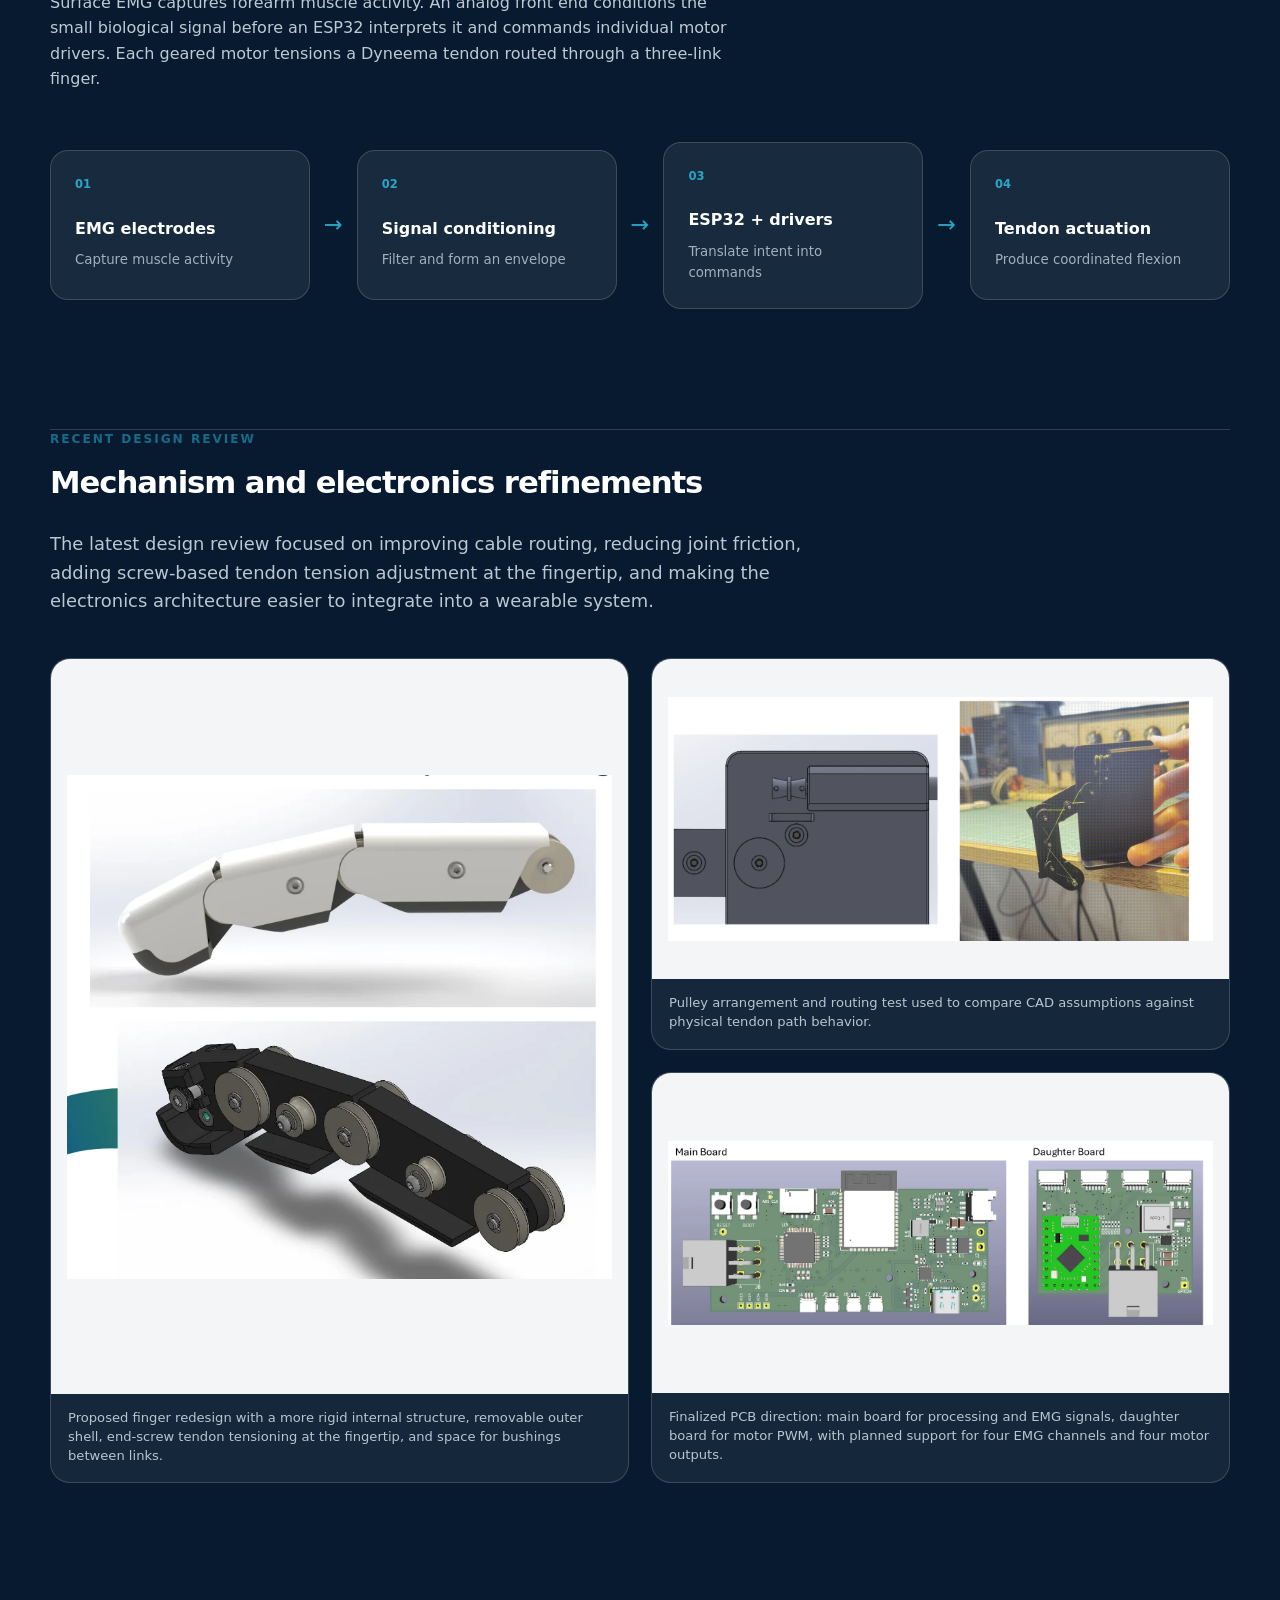
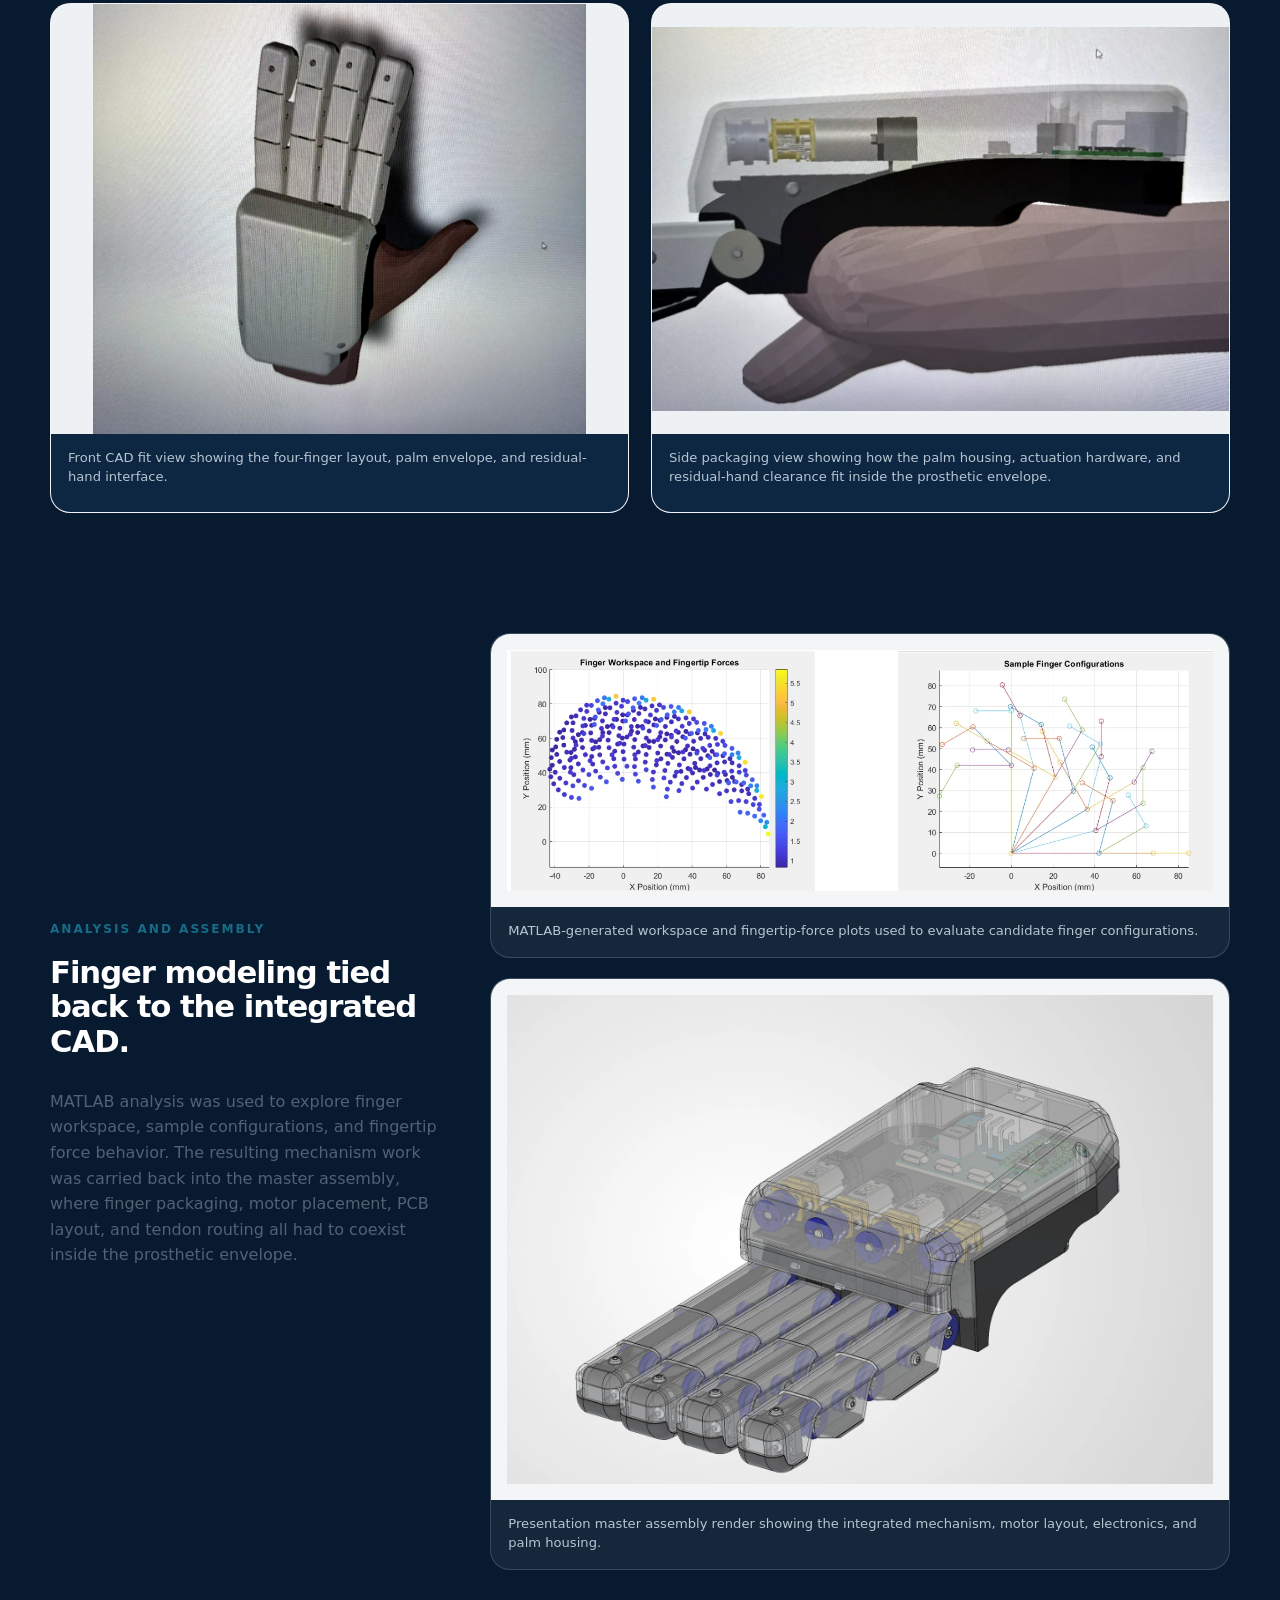
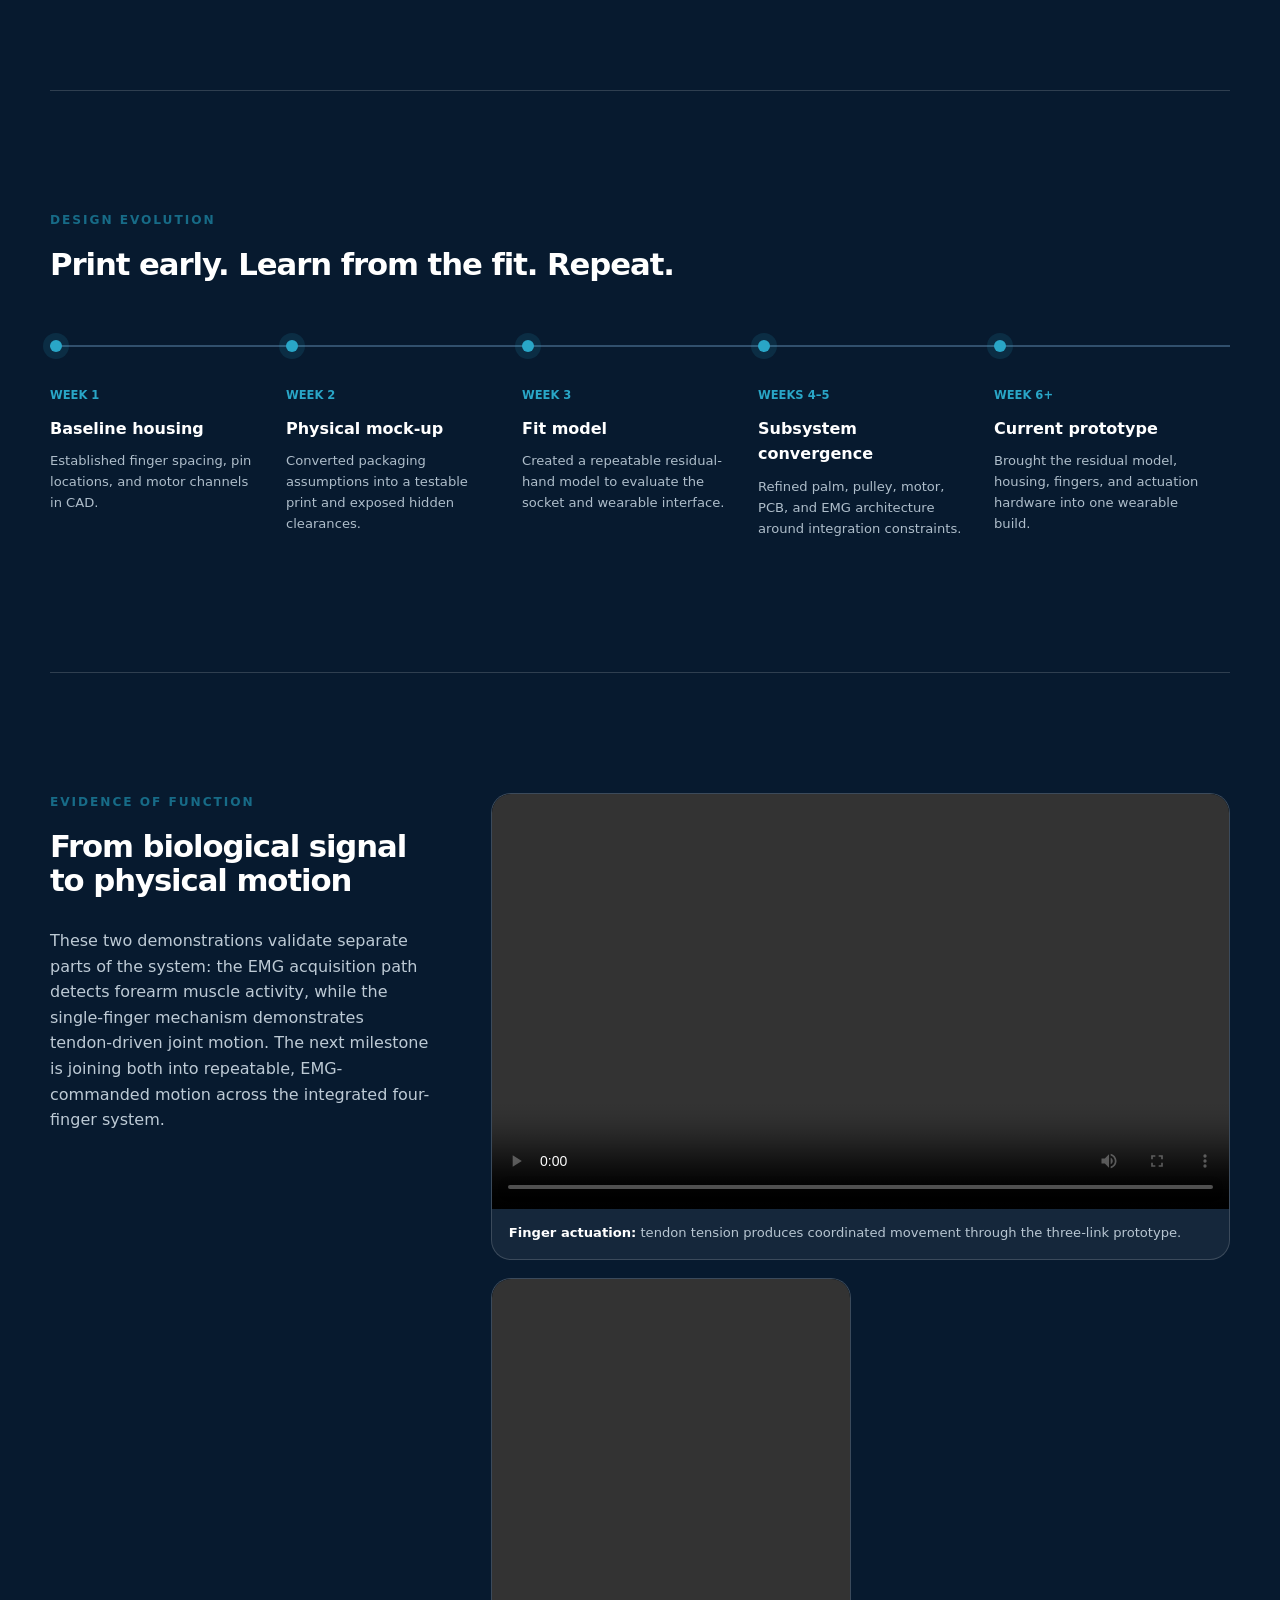
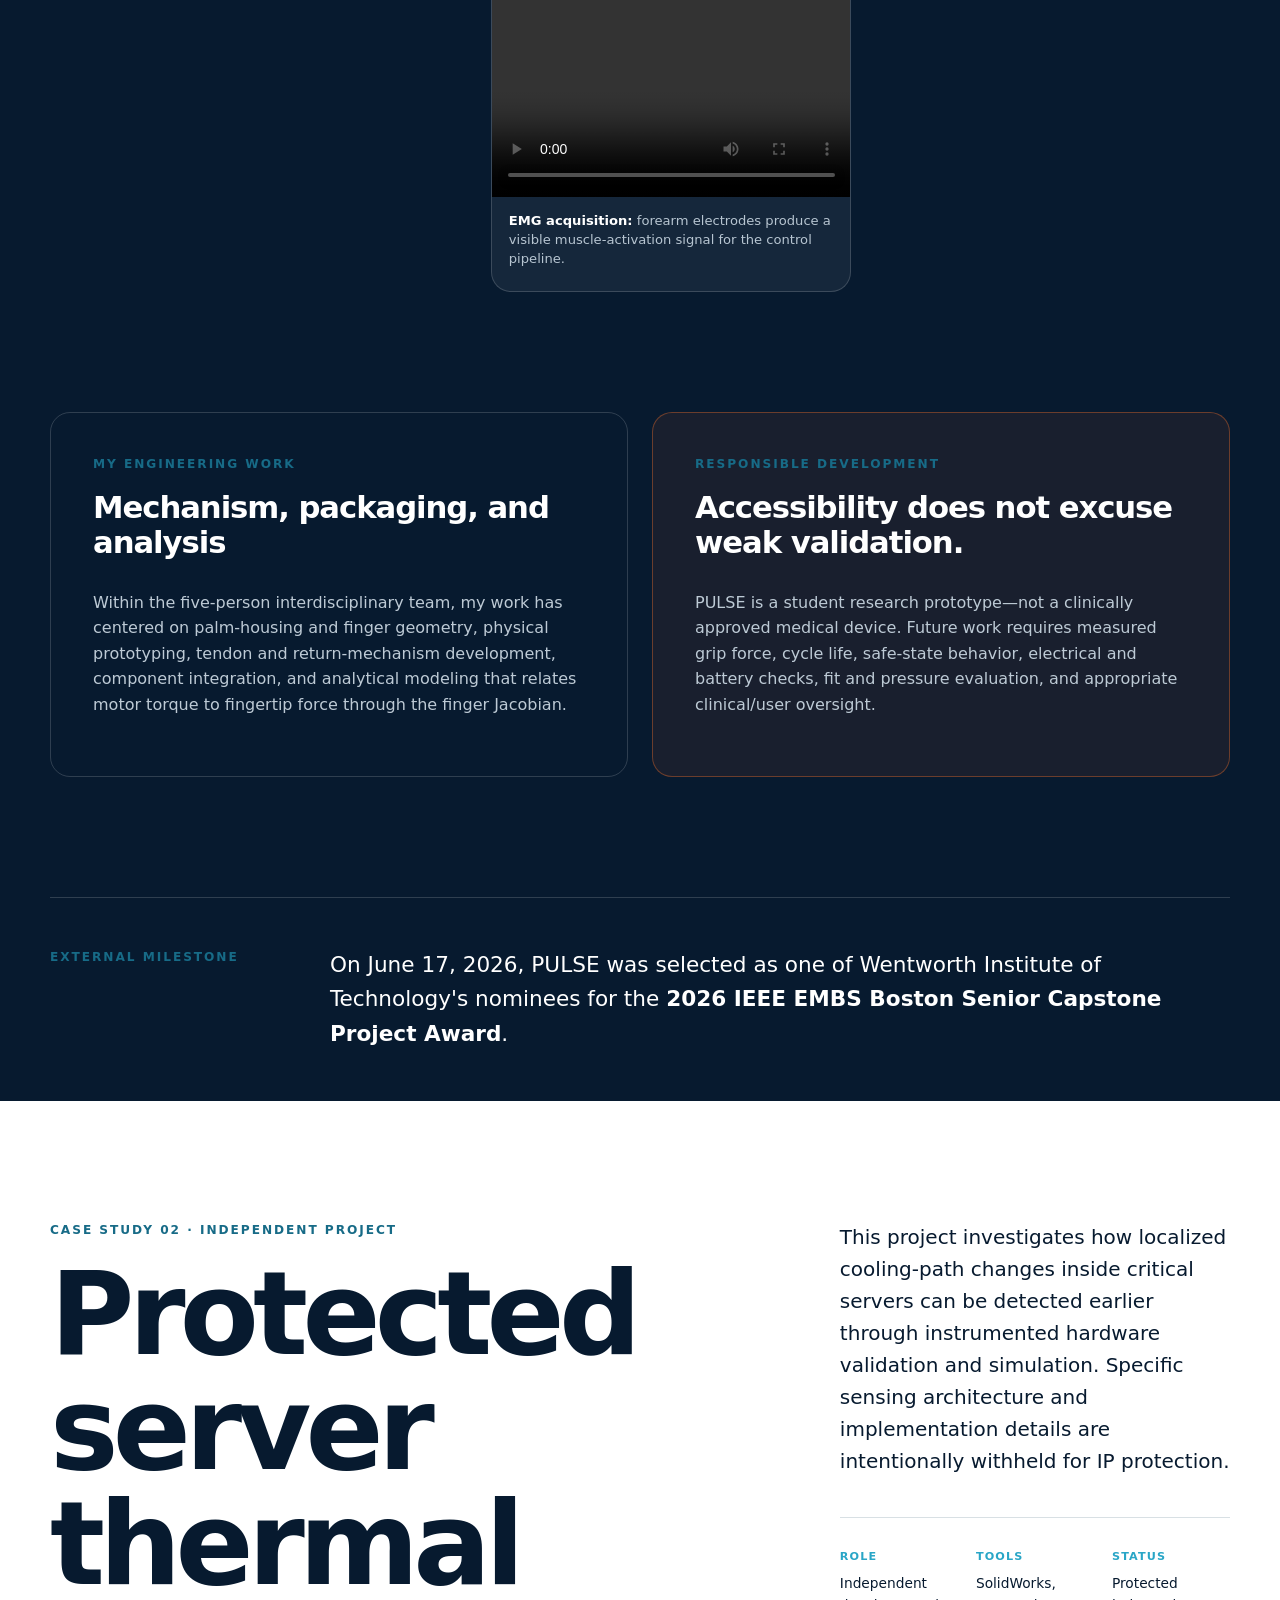
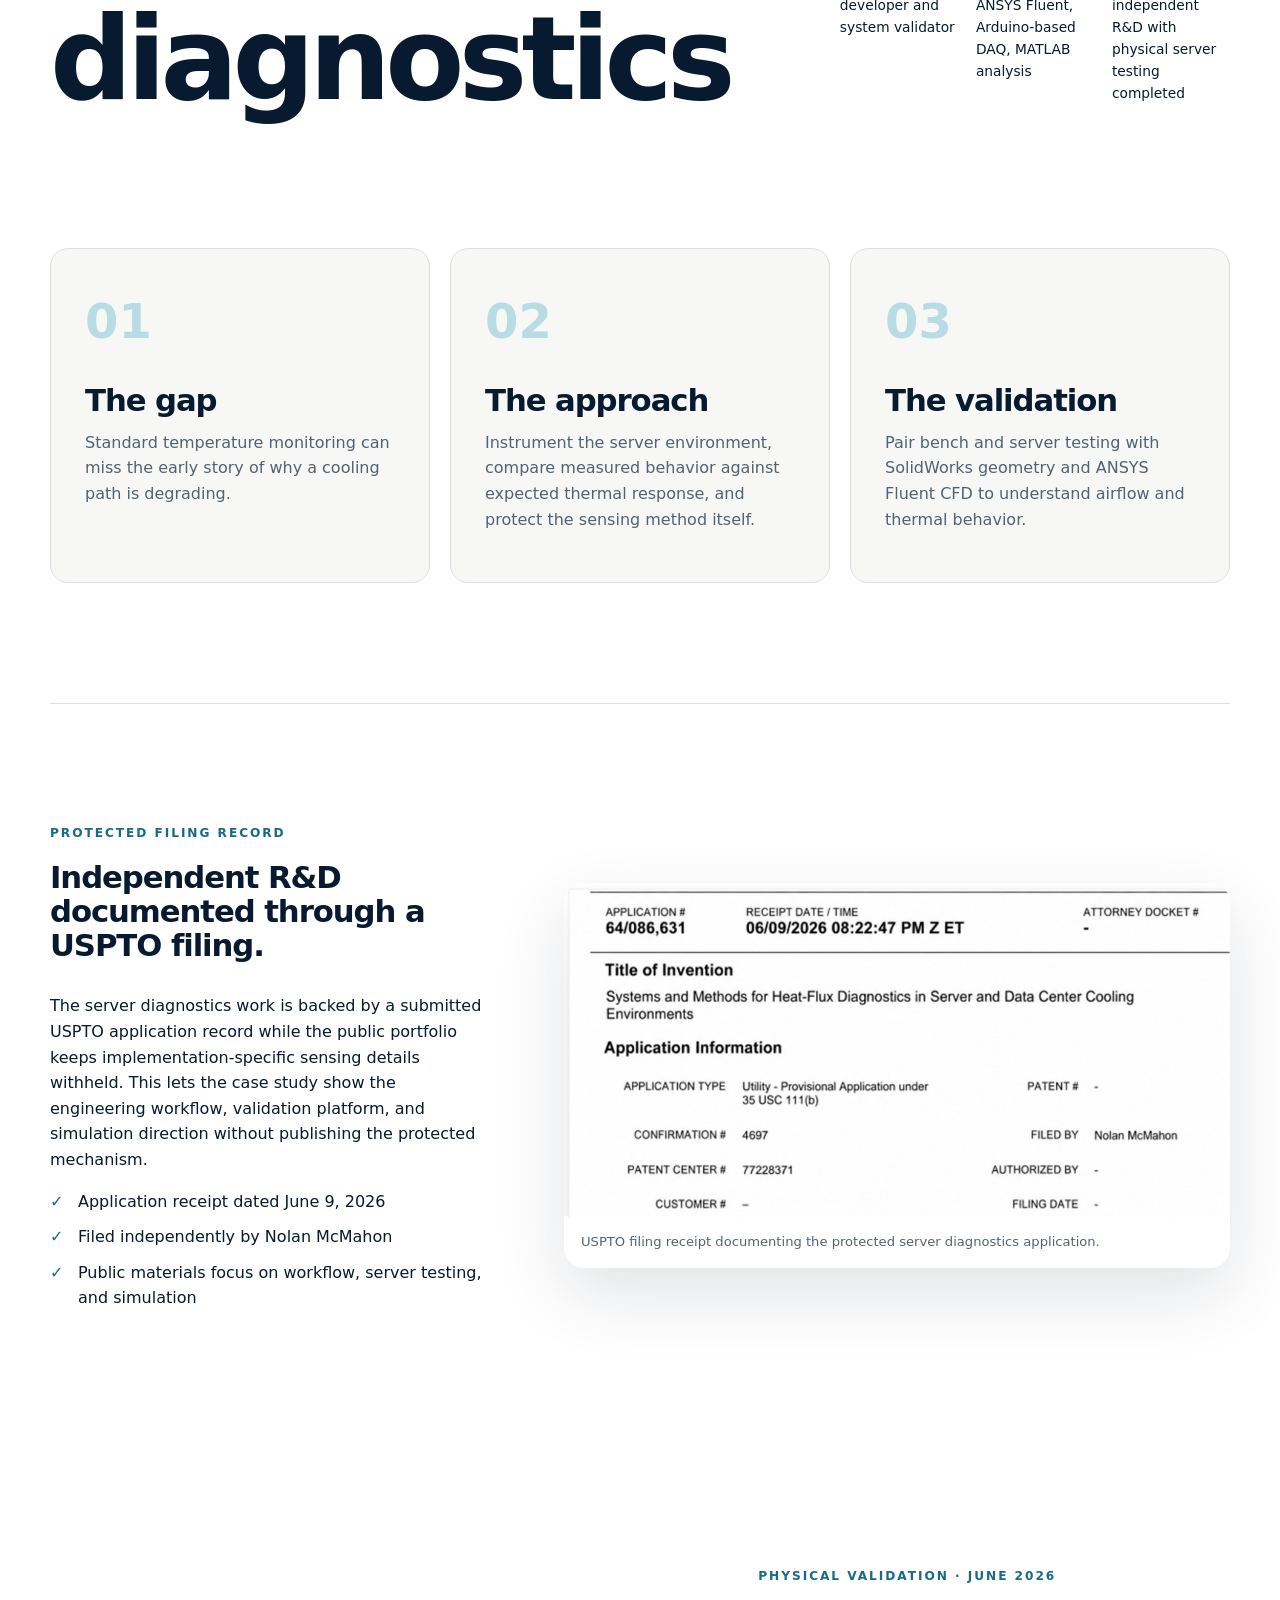
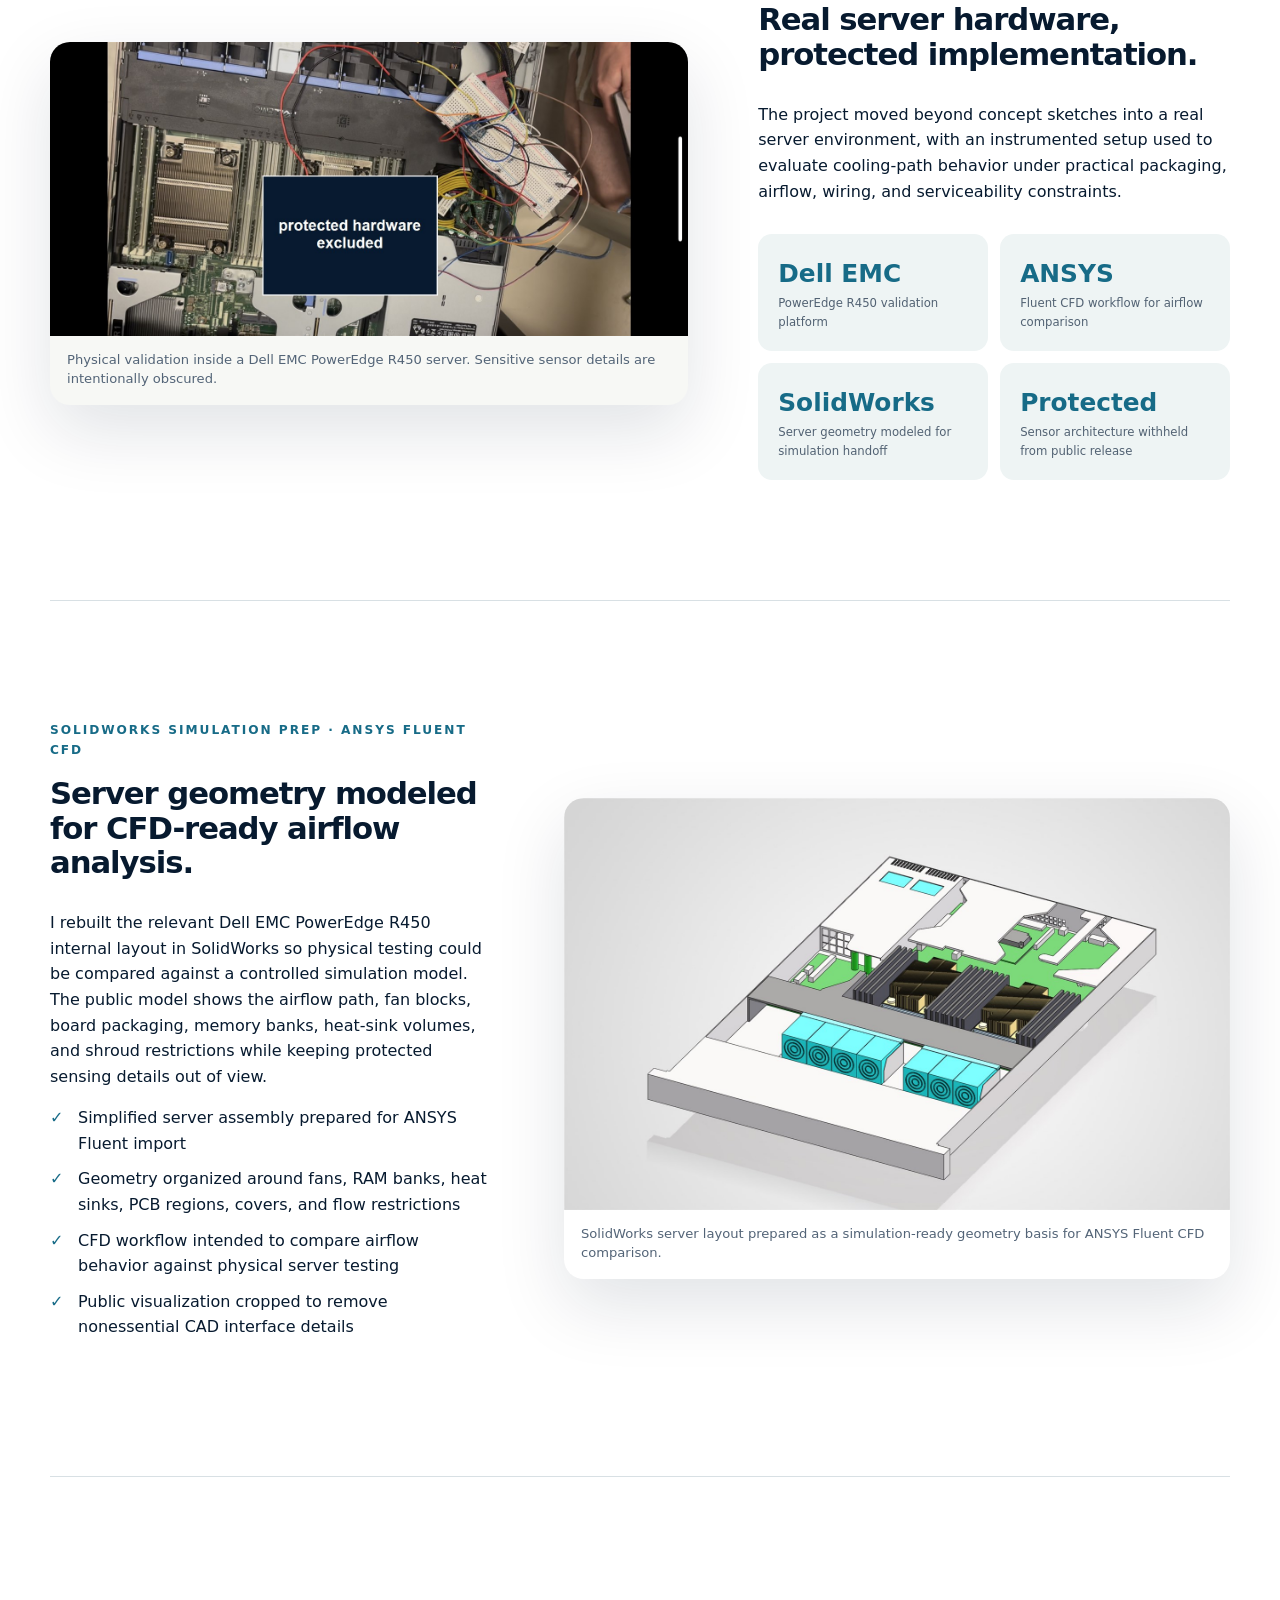
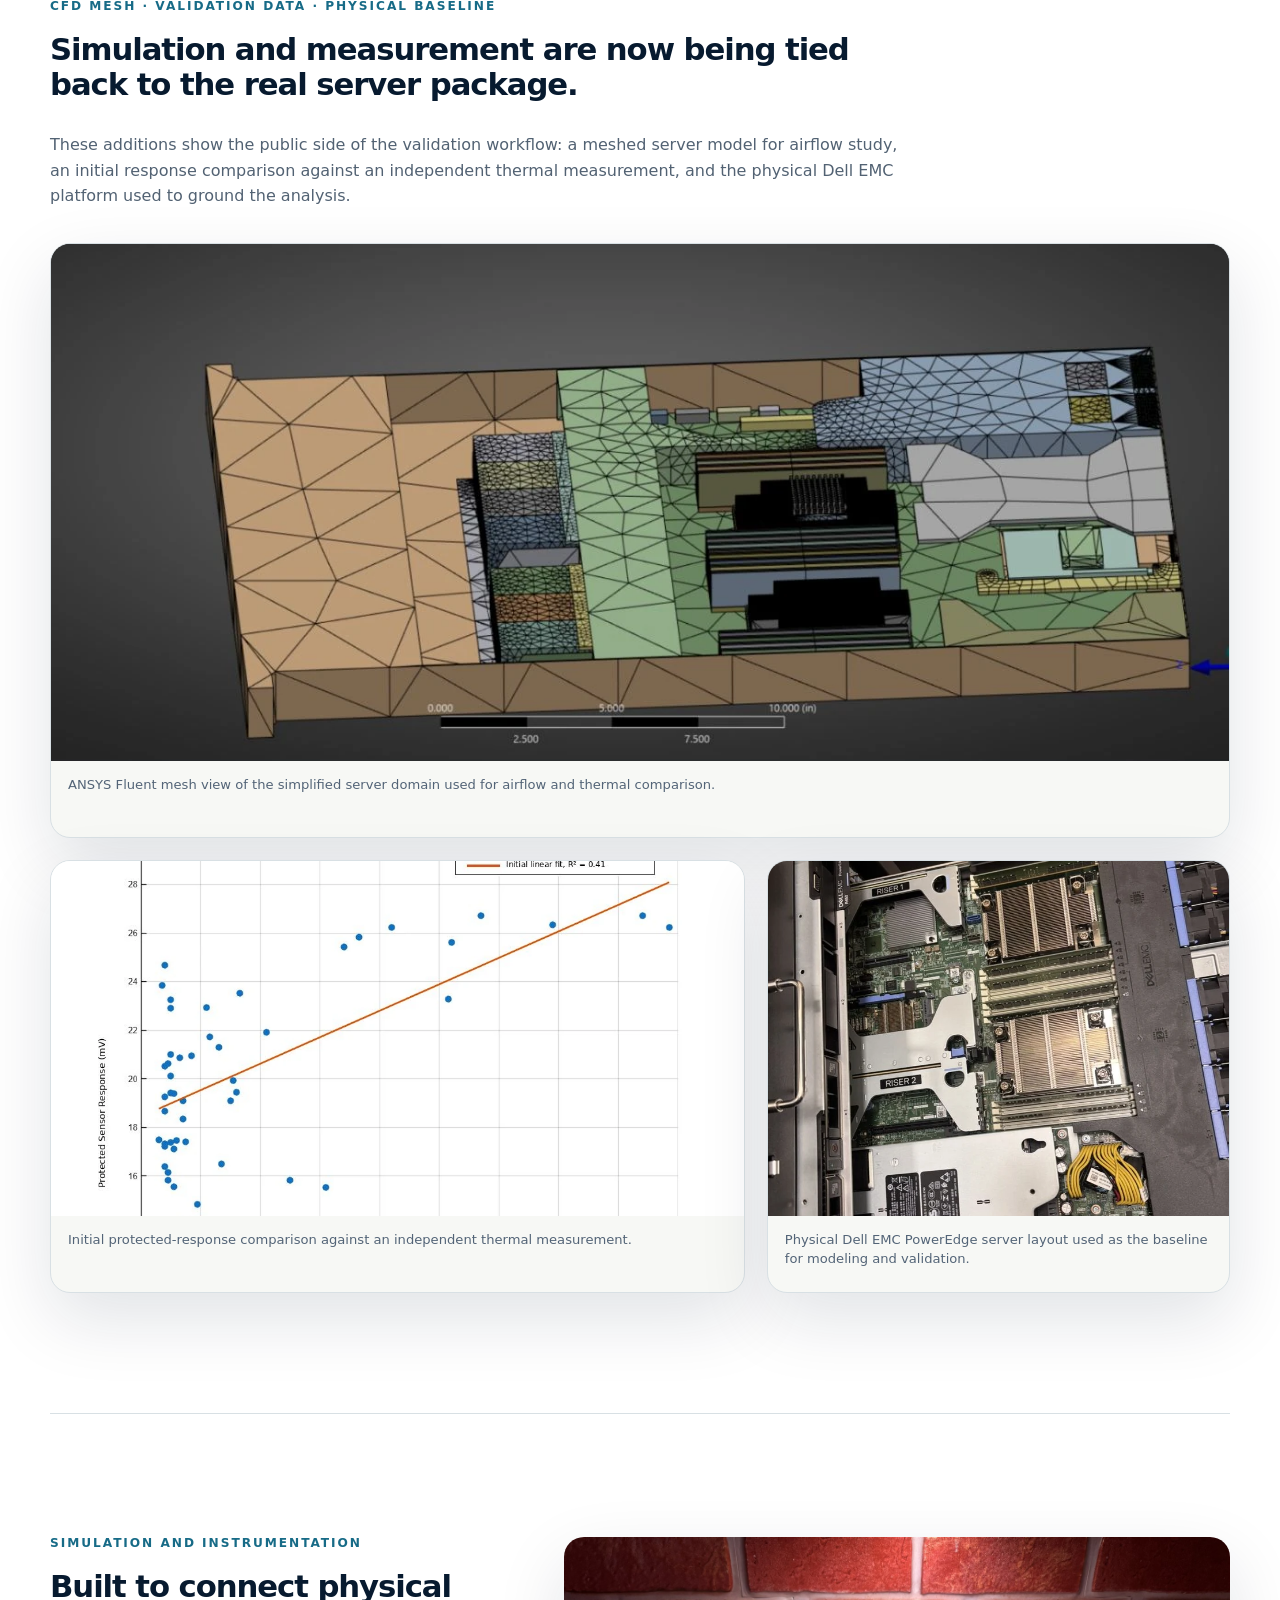
==== commit d67b27b3: "Replace PULSE prototype photos with CAD design views" ====
--- a/index.html
+++ b/index.html
@@ -230,18 +230,14 @@
         </div>
       </div>
 
-      <div class="section media-grid">
-        <figure class="media-wide reveal">
-          <img src="assets/pulse-wearable.webp" alt="PULSE prototype worn on a residual-hand test model">
-          <figcaption>Wearable integration reveals alignment, clearance, attachment, and comfort constraints that isolated CAD cannot.</figcaption>
-        </figure>
-        <figure class="reveal">
-          <img src="assets/pulse-motor-packaging-20260702.webp" alt="Close-up of compact gearmotor and spool inside the PULSE palm housing">
-          <figcaption>Compact motor and spool packaging inside the palm housing.</figcaption>
-        </figure>
-        <figure class="reveal">
-          <img src="assets/pulse-flexion.webp" alt="PULSE prototype fingers shown in a partially flexed position">
-          <figcaption>Three-link fingers support coordinated motion and adaptive contact.</figcaption>
+      <div class="section media-grid design-media-grid">
+        <figure class="reveal">
+          <img src="assets/pulse-cad-front-fit-20260725.webp" alt="PULSE CAD front view showing four-finger layout on a residual-hand fit model">
+          <figcaption>Front CAD fit view showing the four-finger layout, palm envelope, and residual-hand interface.</figcaption>
+        </figure>
+        <figure class="reveal">
+          <img src="assets/pulse-cad-side-packaging-20260725.webp" alt="PULSE side CAD packaging view showing palm housing, motor placement, and residual-hand clearance">
+          <figcaption>Side packaging view showing how the palm housing, actuation hardware, and residual-hand clearance fit inside the prosthetic envelope.</figcaption>
         </figure>
       </div>
       <div class="section pulse-analysis">
@@ -295,16 +291,14 @@
         </div>
         <div class="video-grid">
           <figure class="video-card video-card-wide reveal">
-            <img class="print-video-poster" src="assets/pulse-flexion.webp" alt="PULSE finger actuation video preview">
-            <video controls playsinline preload="metadata" poster="assets/pulse-flexion.webp">
+            <video controls playsinline preload="metadata">
               <source src="assets/pulse-finger-motion-20260720.mp4" type="video/mp4">
               Your browser does not support embedded video.
             </video>
             <figcaption><strong>Finger actuation:</strong> tendon tension produces coordinated movement through the three-link prototype.</figcaption>
           </figure>
           <figure class="video-card reveal">
-            <img class="print-video-poster" src="assets/pulse-grasp.webp" alt="PULSE EMG acquisition video preview">
-            <video controls playsinline preload="metadata" poster="assets/pulse-grasp.webp">
+            <video controls playsinline preload="metadata">
               <source src="assets/pulse-emg-demo.mp4" type="video/mp4">
               Your browser does not support embedded video.
             </video>
--- a/styles.css
+++ b/styles.css
@@ -223,6 +223,23 @@
 .media-wide { grid-row: span 2; }
 .media-grid img { width: 100%; height: 330px; object-fit: cover; }
 .media-wide img { height: calc(660px + 22px + 58px); }
+.design-media-grid {
+  grid-template-columns: 1fr 1fr;
+  align-items: stretch;
+}
+.design-media-grid figure {
+  background: #eef1f4;
+  border: 1px solid var(--dark-line);
+}
+.design-media-grid img {
+  height: 430px;
+  object-fit: contain;
+  background: #eef1f4;
+}
+.design-media-grid figcaption {
+  min-height: 78px;
+  background: #0d2743;
+}
 figcaption { padding: 14px 17px 17px; color: #536477; font-size: .82rem; line-height: 1.45; }
 .case-study-dark figcaption { color: #b7c5d1; }
 
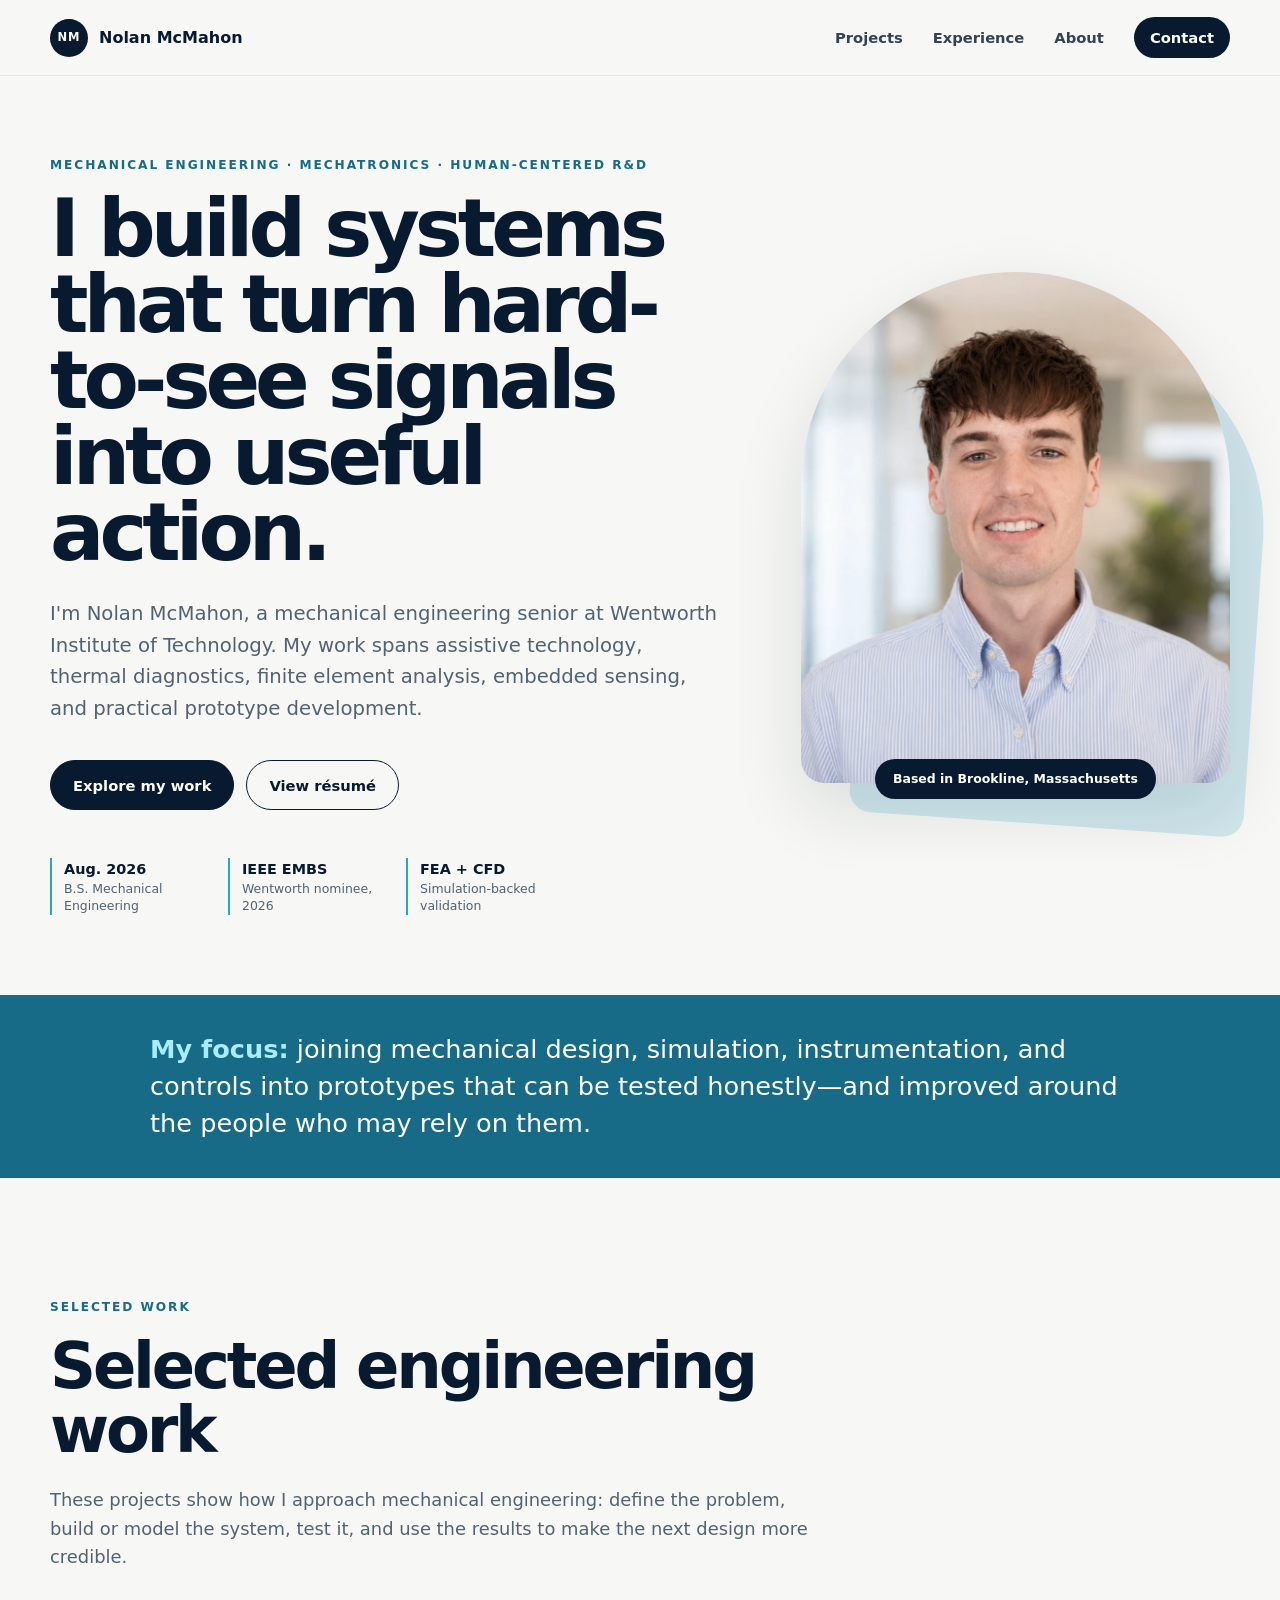
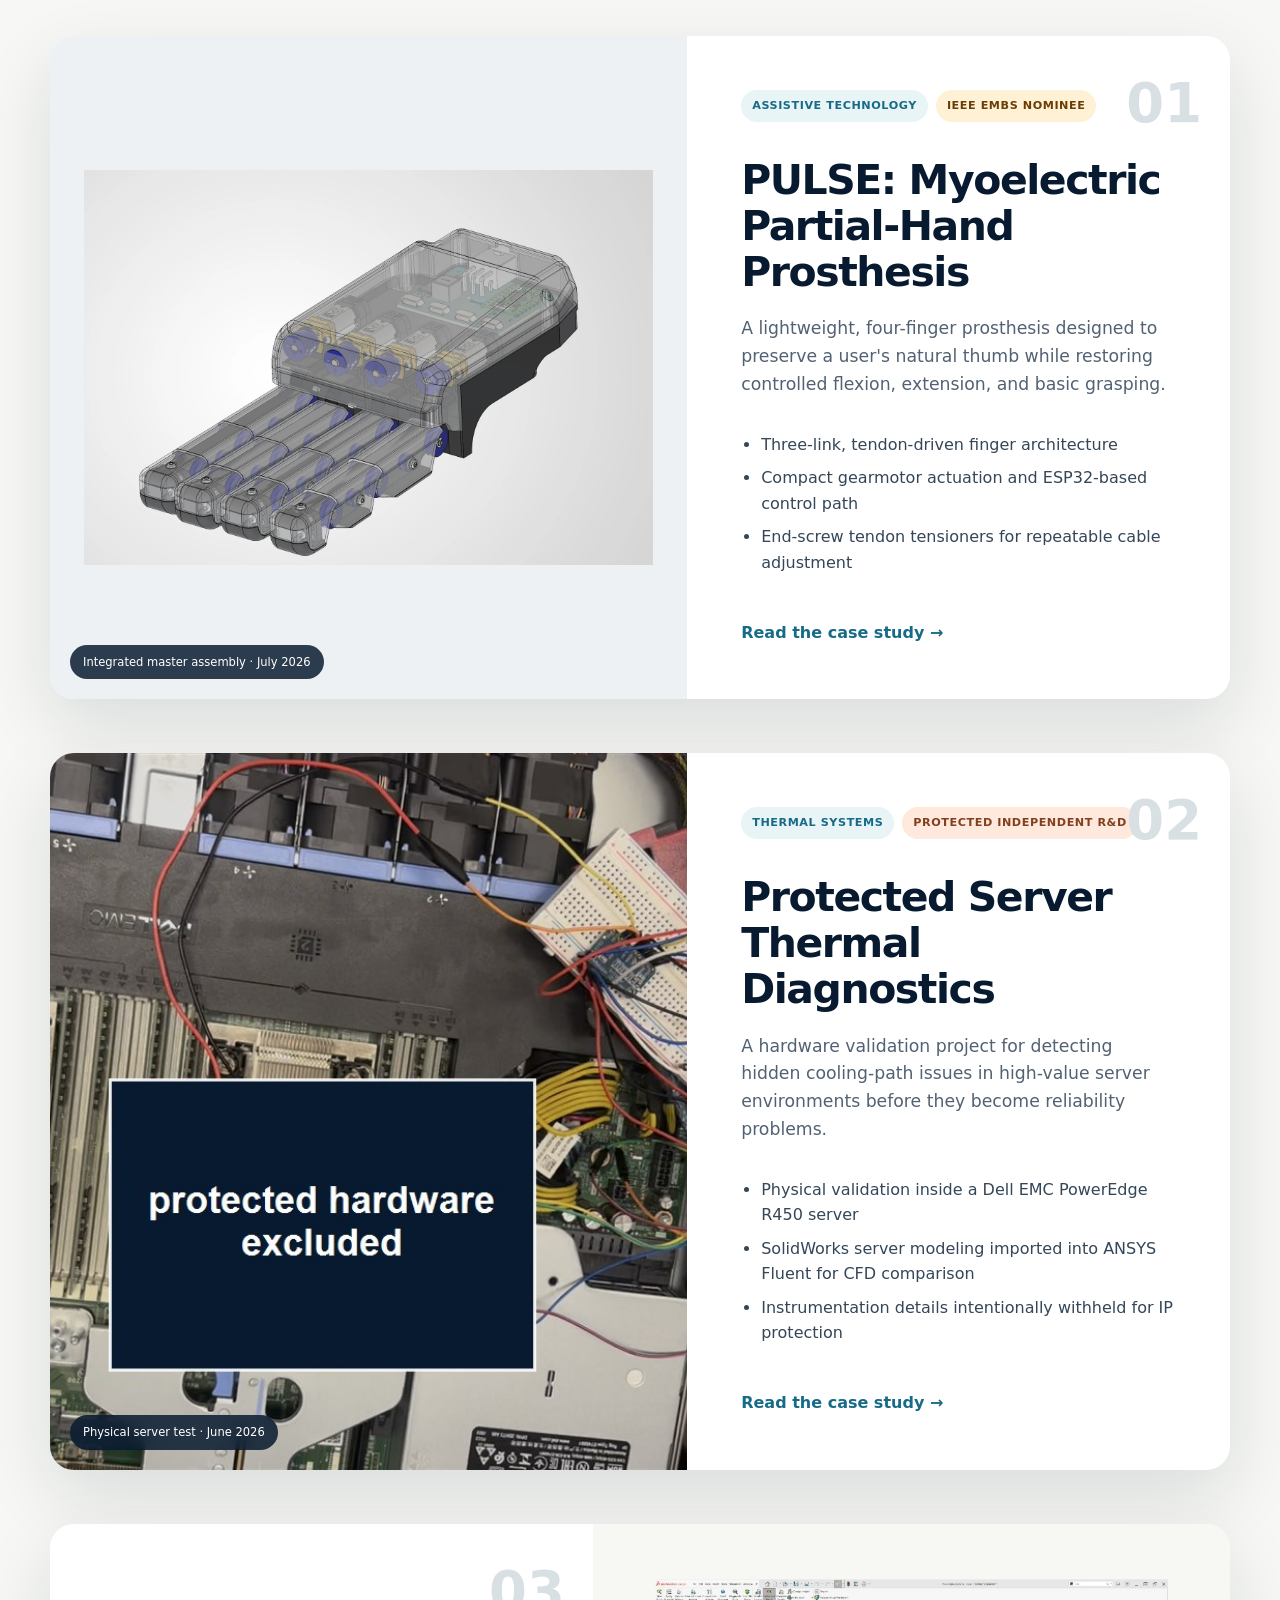
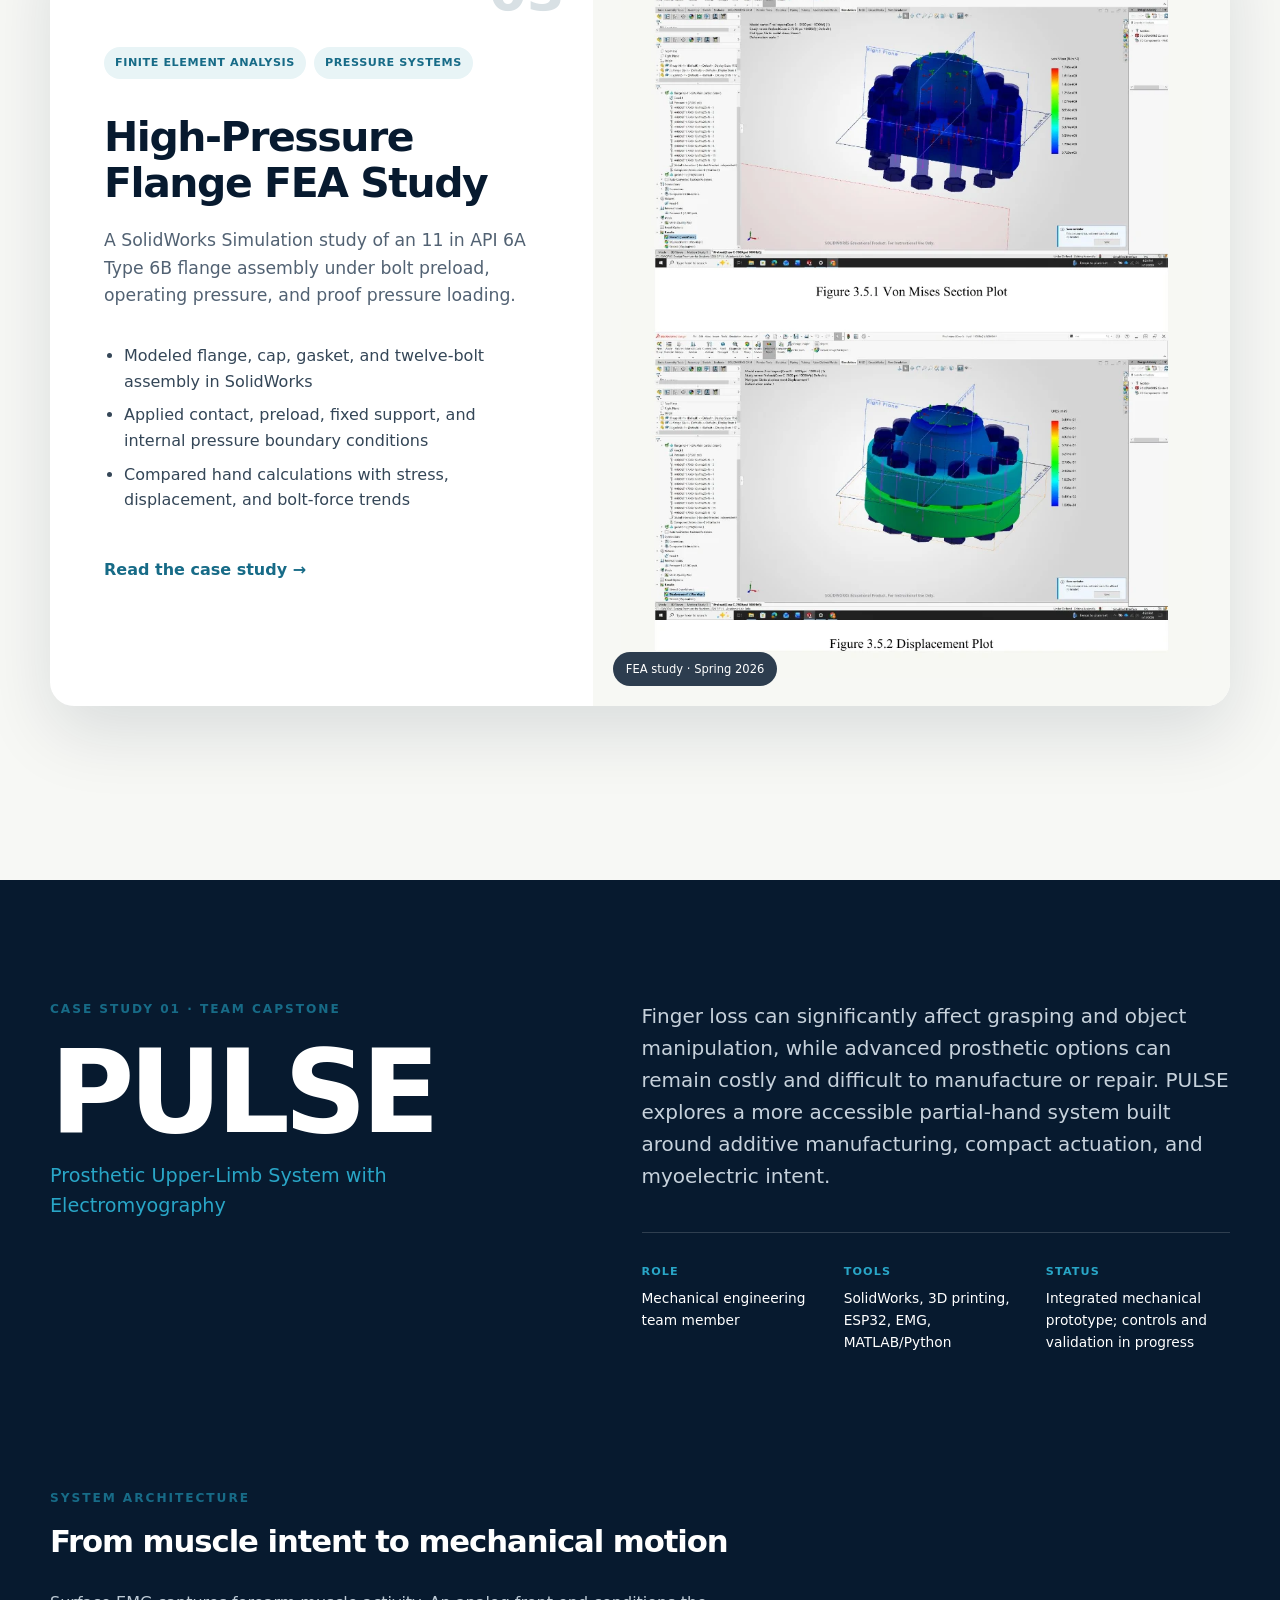
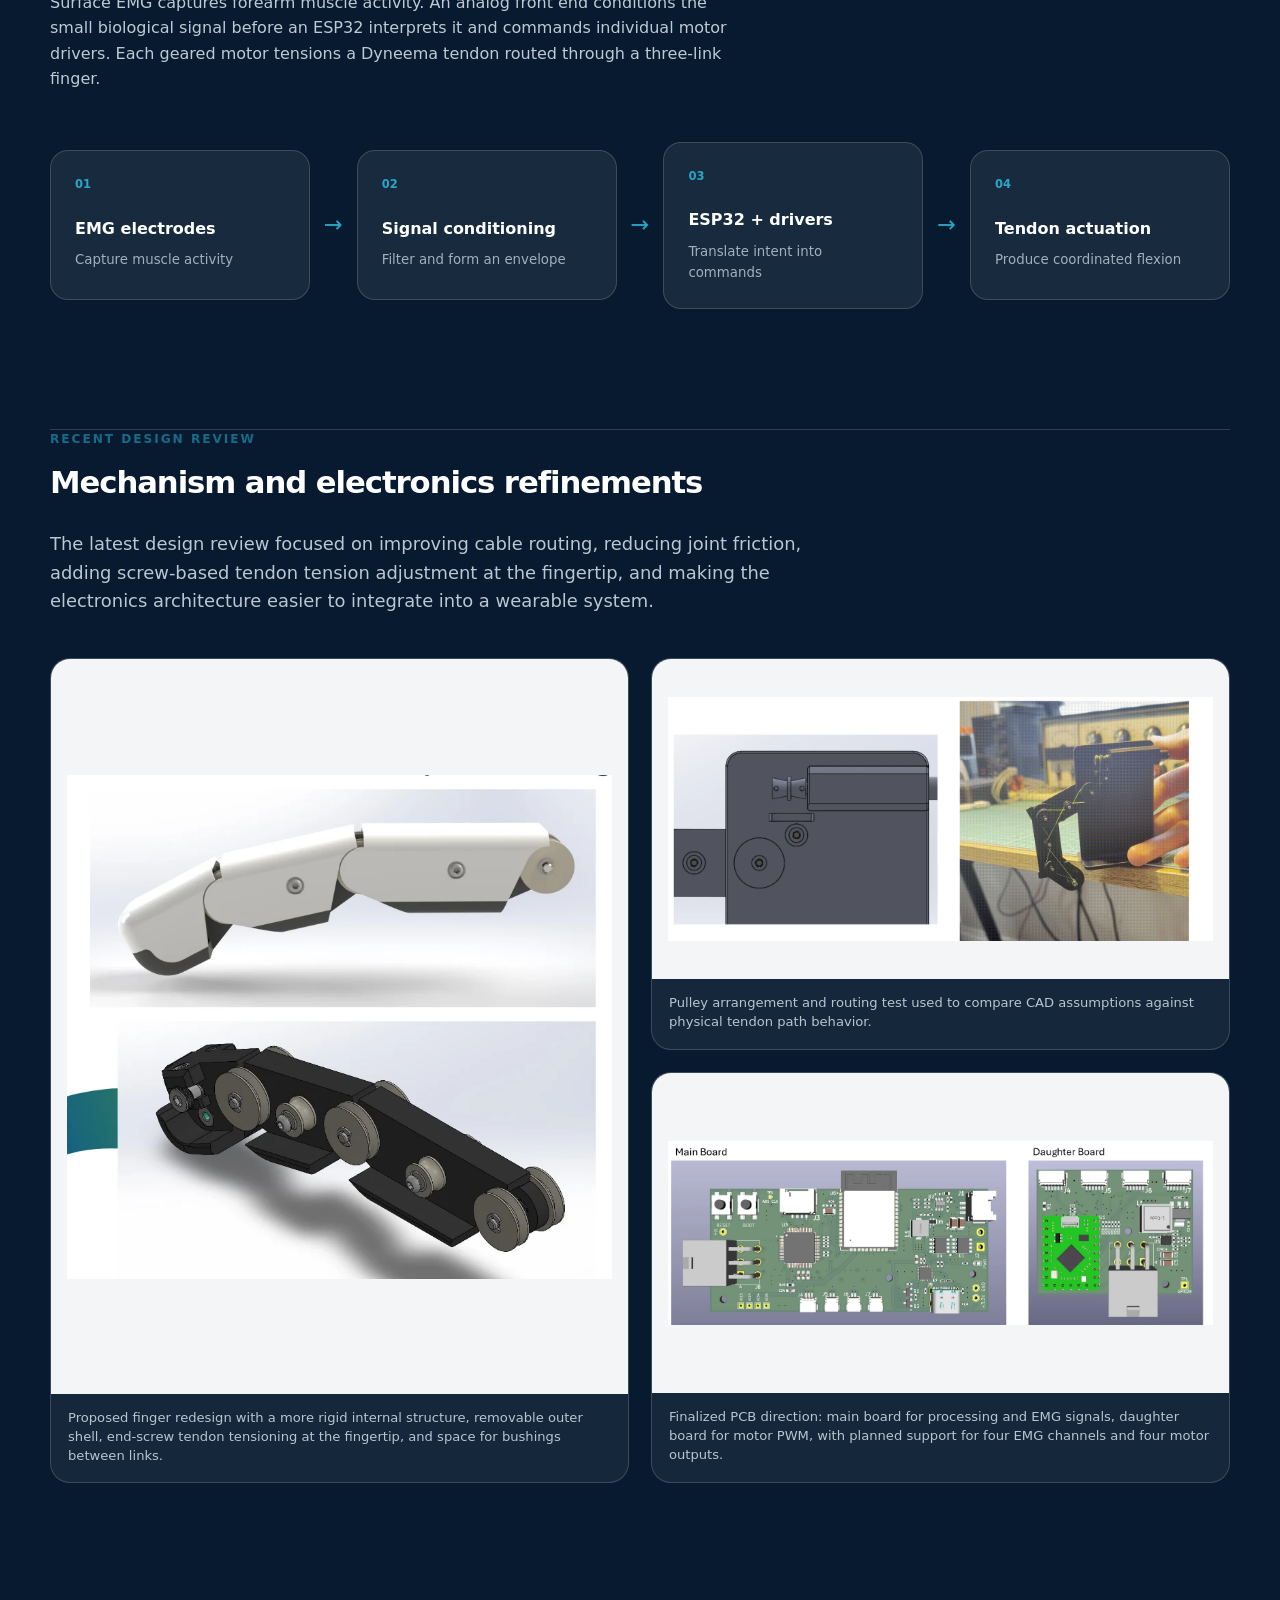
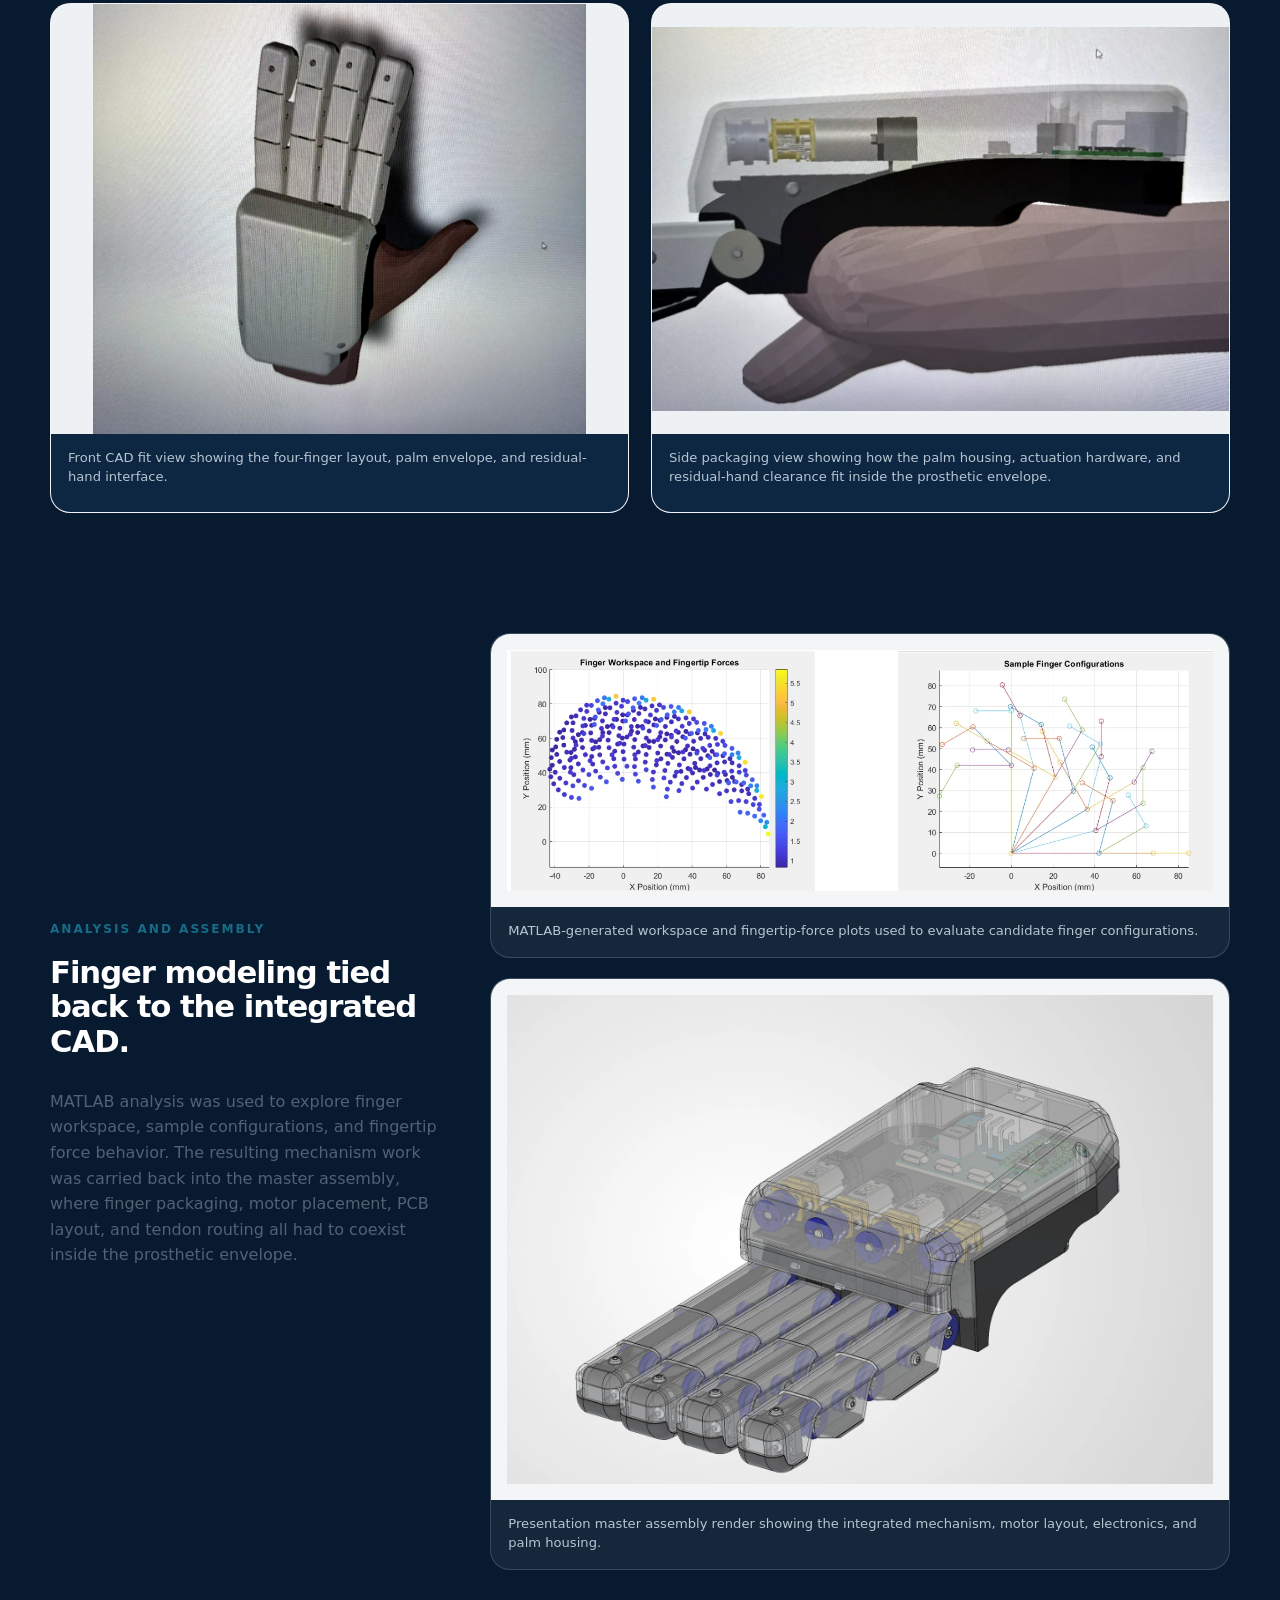
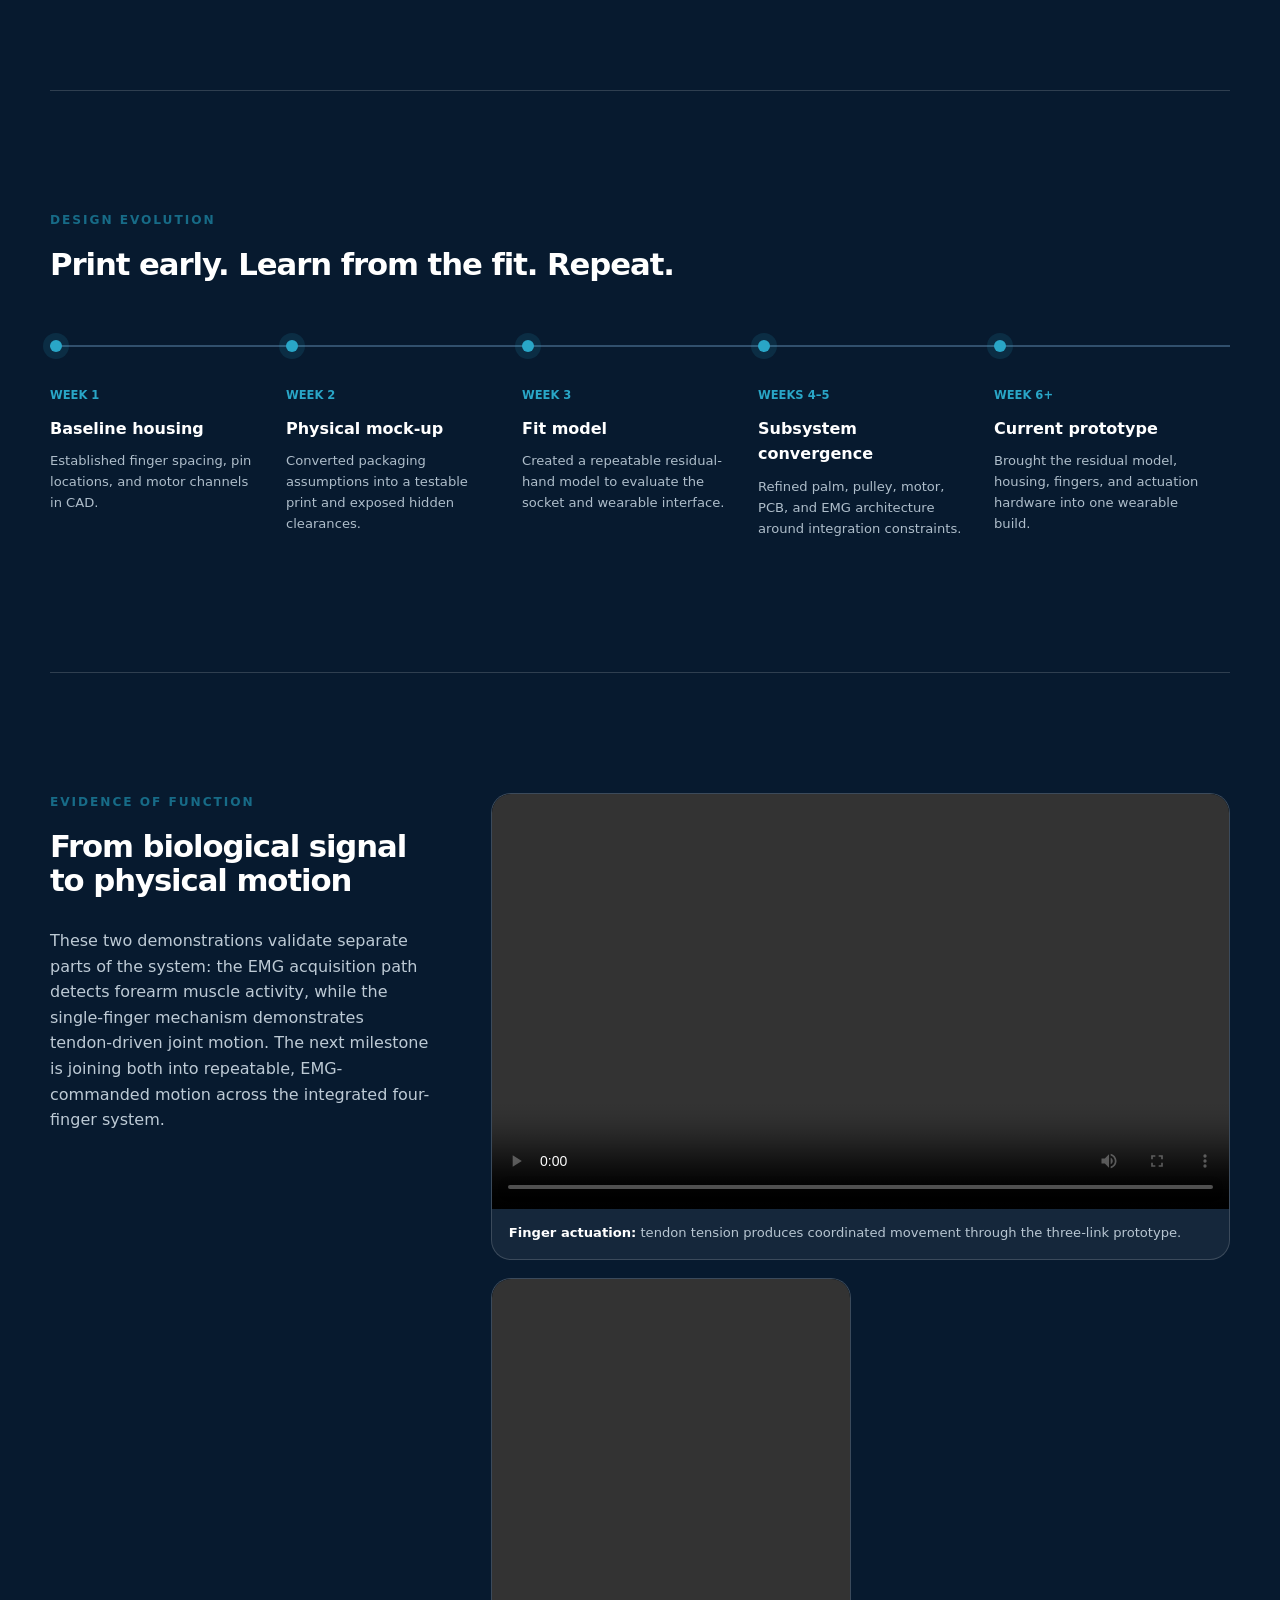
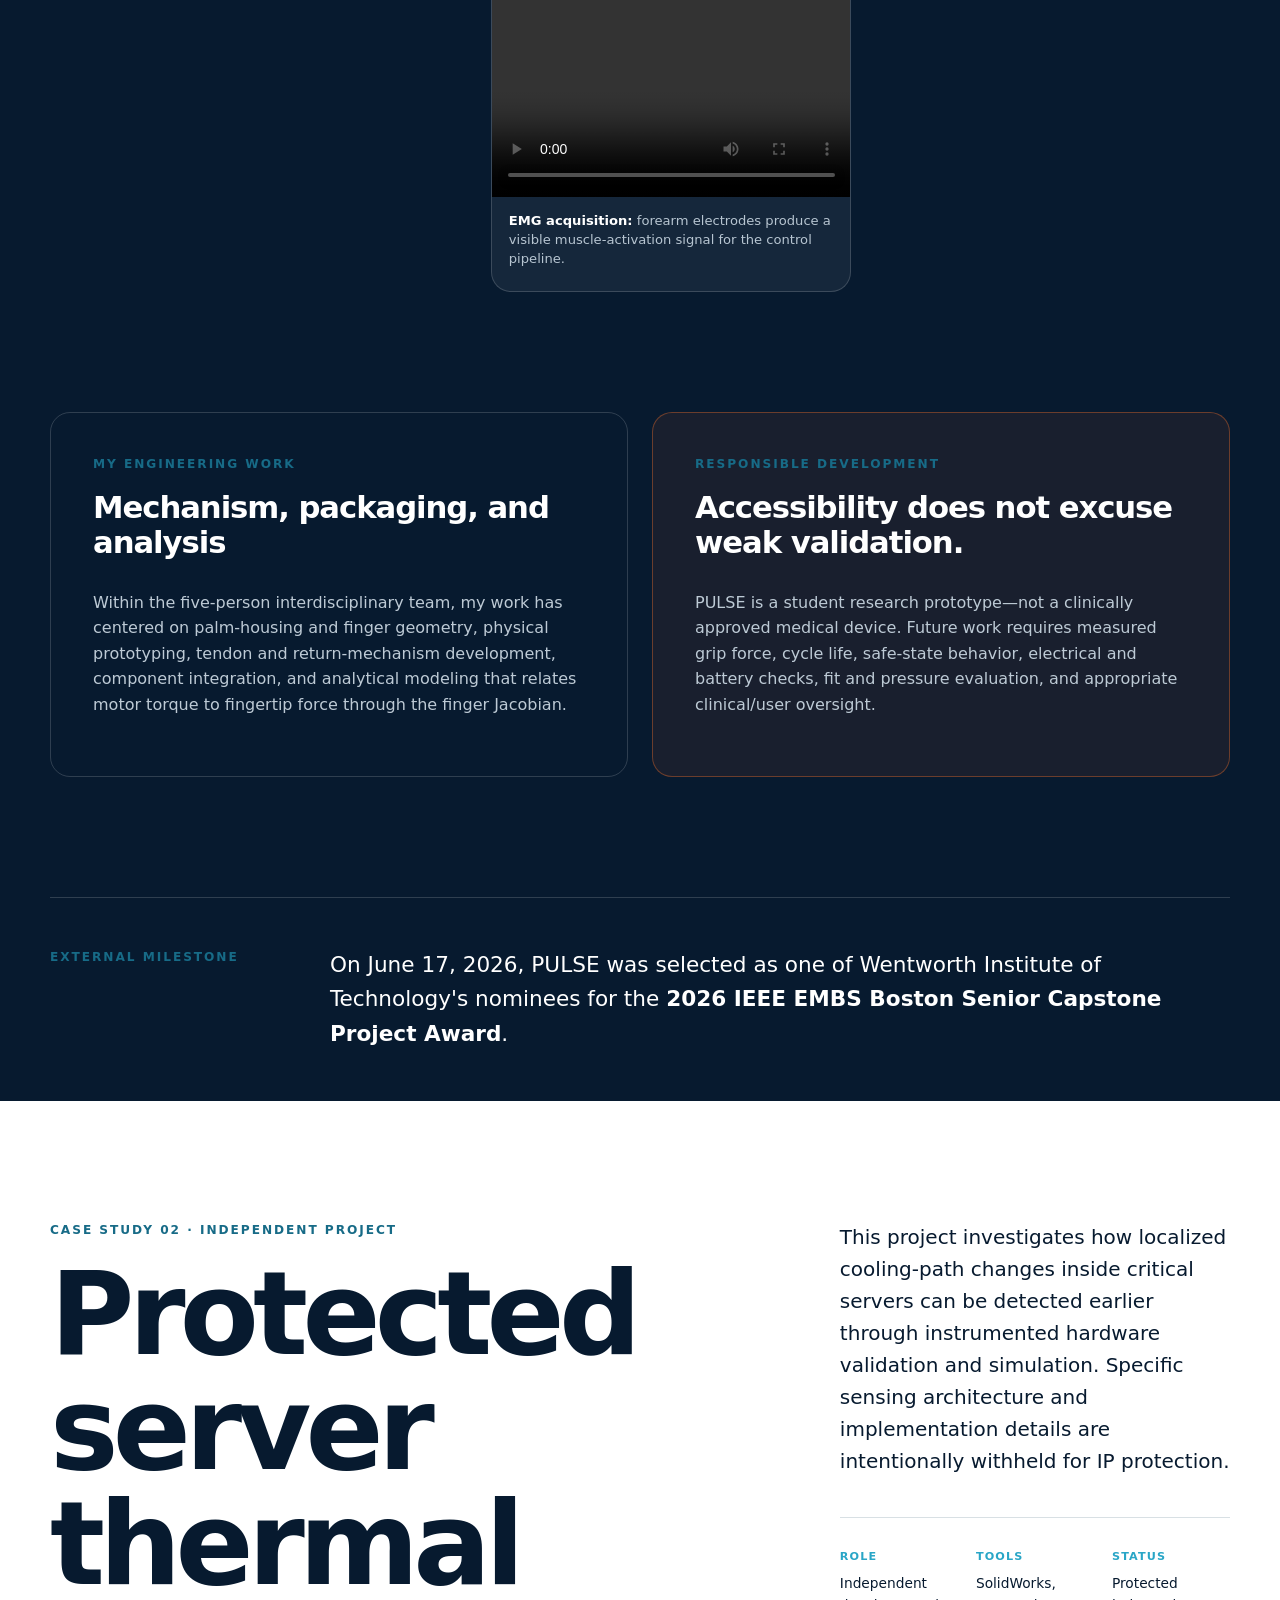
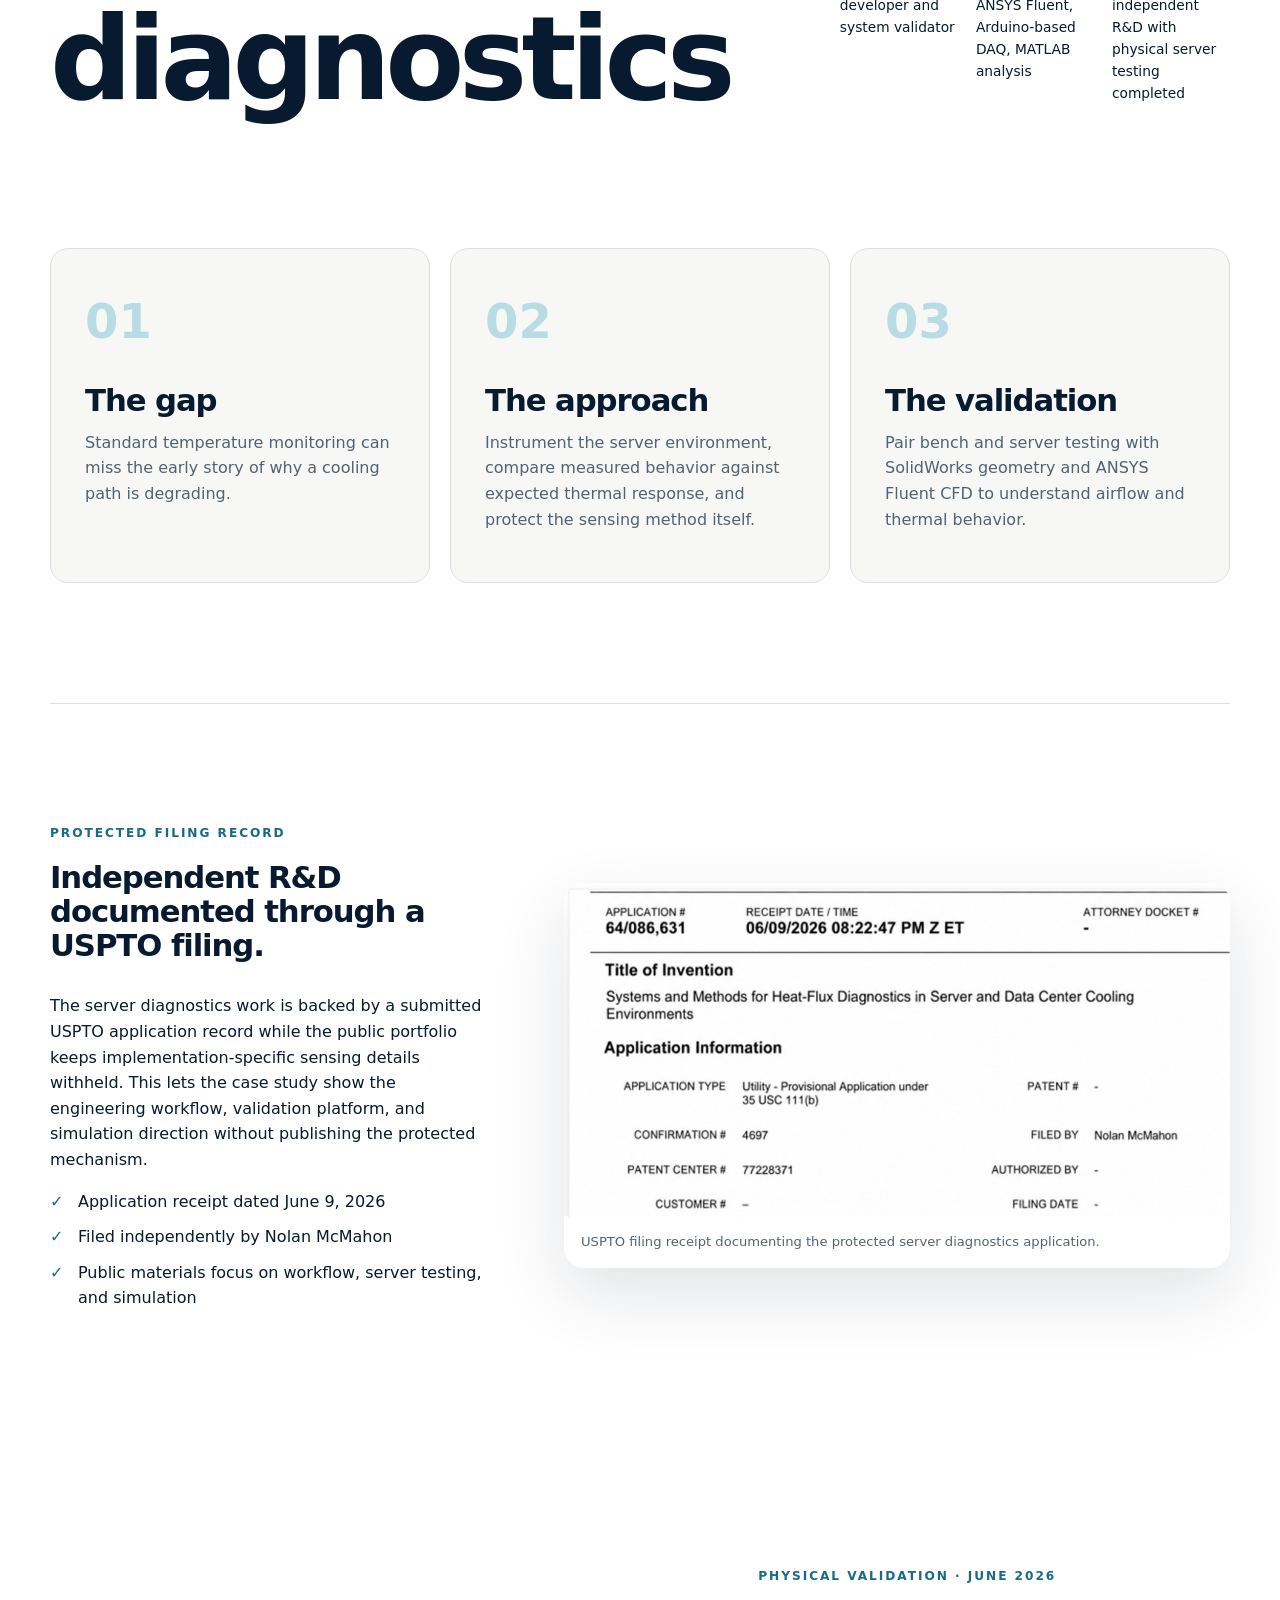
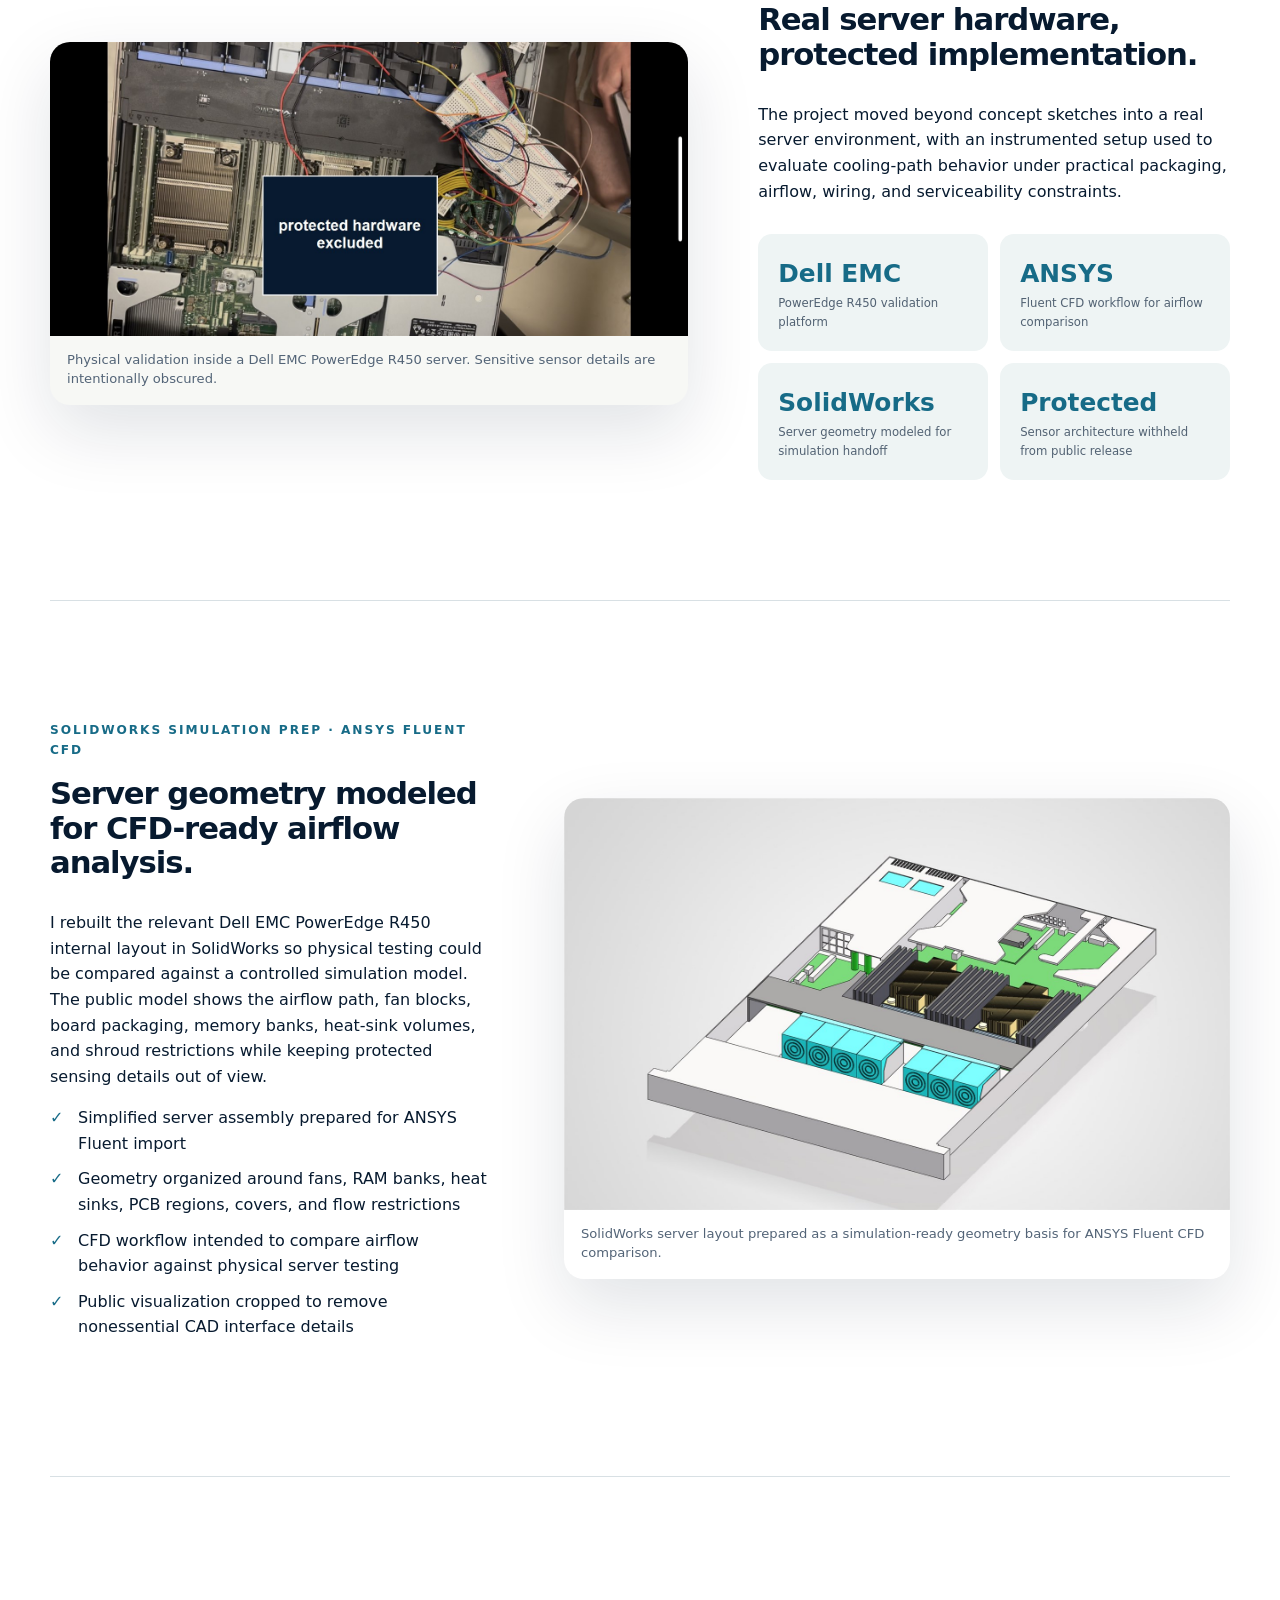
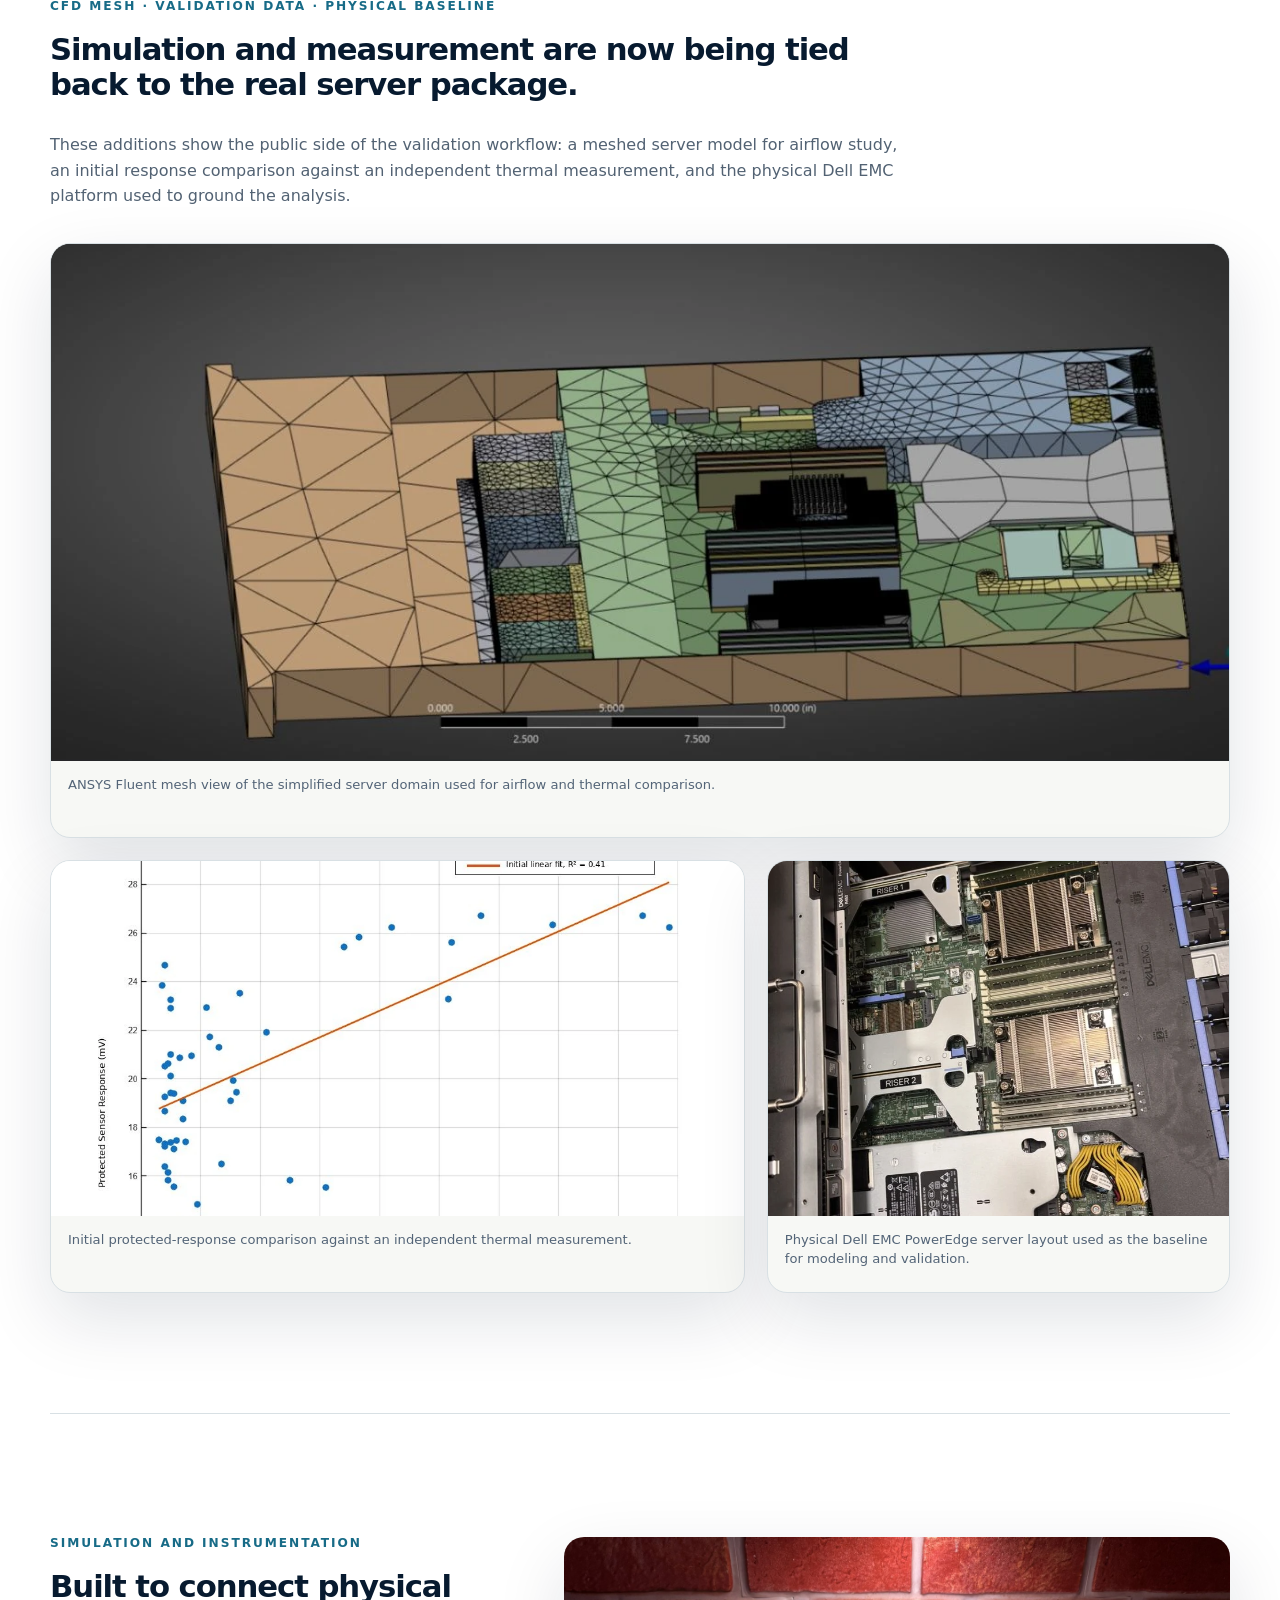
==== commit 089c41d7: "Make PULSE master assembly the feature image" ====
--- a/index.html
+++ b/index.html
@@ -78,8 +78,8 @@
 
       <article class="feature-card pulse-card reveal">
         <div class="feature-image">
-          <img src="assets/pulse-hero-brick-20260702.jpg" alt="Current PULSE four-finger partial-hand prosthesis prototype">
-          <span class="image-label">Current prototype · June 2026</span>
+          <img src="assets/pulse-master-assembly-render.webp" alt="PULSE master assembly CAD render showing the integrated four-finger prosthetic design">
+          <span class="image-label">Integrated master assembly · July 2026</span>
         </div>
         <div class="feature-copy">
           <div class="tag-row">
--- a/styles.css
+++ b/styles.css
@@ -157,6 +157,8 @@
 .feature-image { position: relative; min-height: 500px; overflow: hidden; }
 .feature-image img { width: 100%; height: 100%; object-fit: cover; transition: transform .7s ease; }
 .feature-card:hover .feature-image img { transform: scale(1.025); }
+.pulse-card .feature-image { background: #eef1f4; }
+.pulse-card .feature-image img { padding: 34px; object-fit: contain; }
 .fea-card .feature-image { background: #f7f8f4; }
 .fea-card .feature-image img { padding: 28px; object-fit: contain; }
 .image-label { position: absolute; left: 20px; bottom: 20px; padding: 8px 13px; color: white; background: rgba(7,26,47,.84); border-radius: 999px; font-size: .72rem; backdrop-filter: blur(8px); }
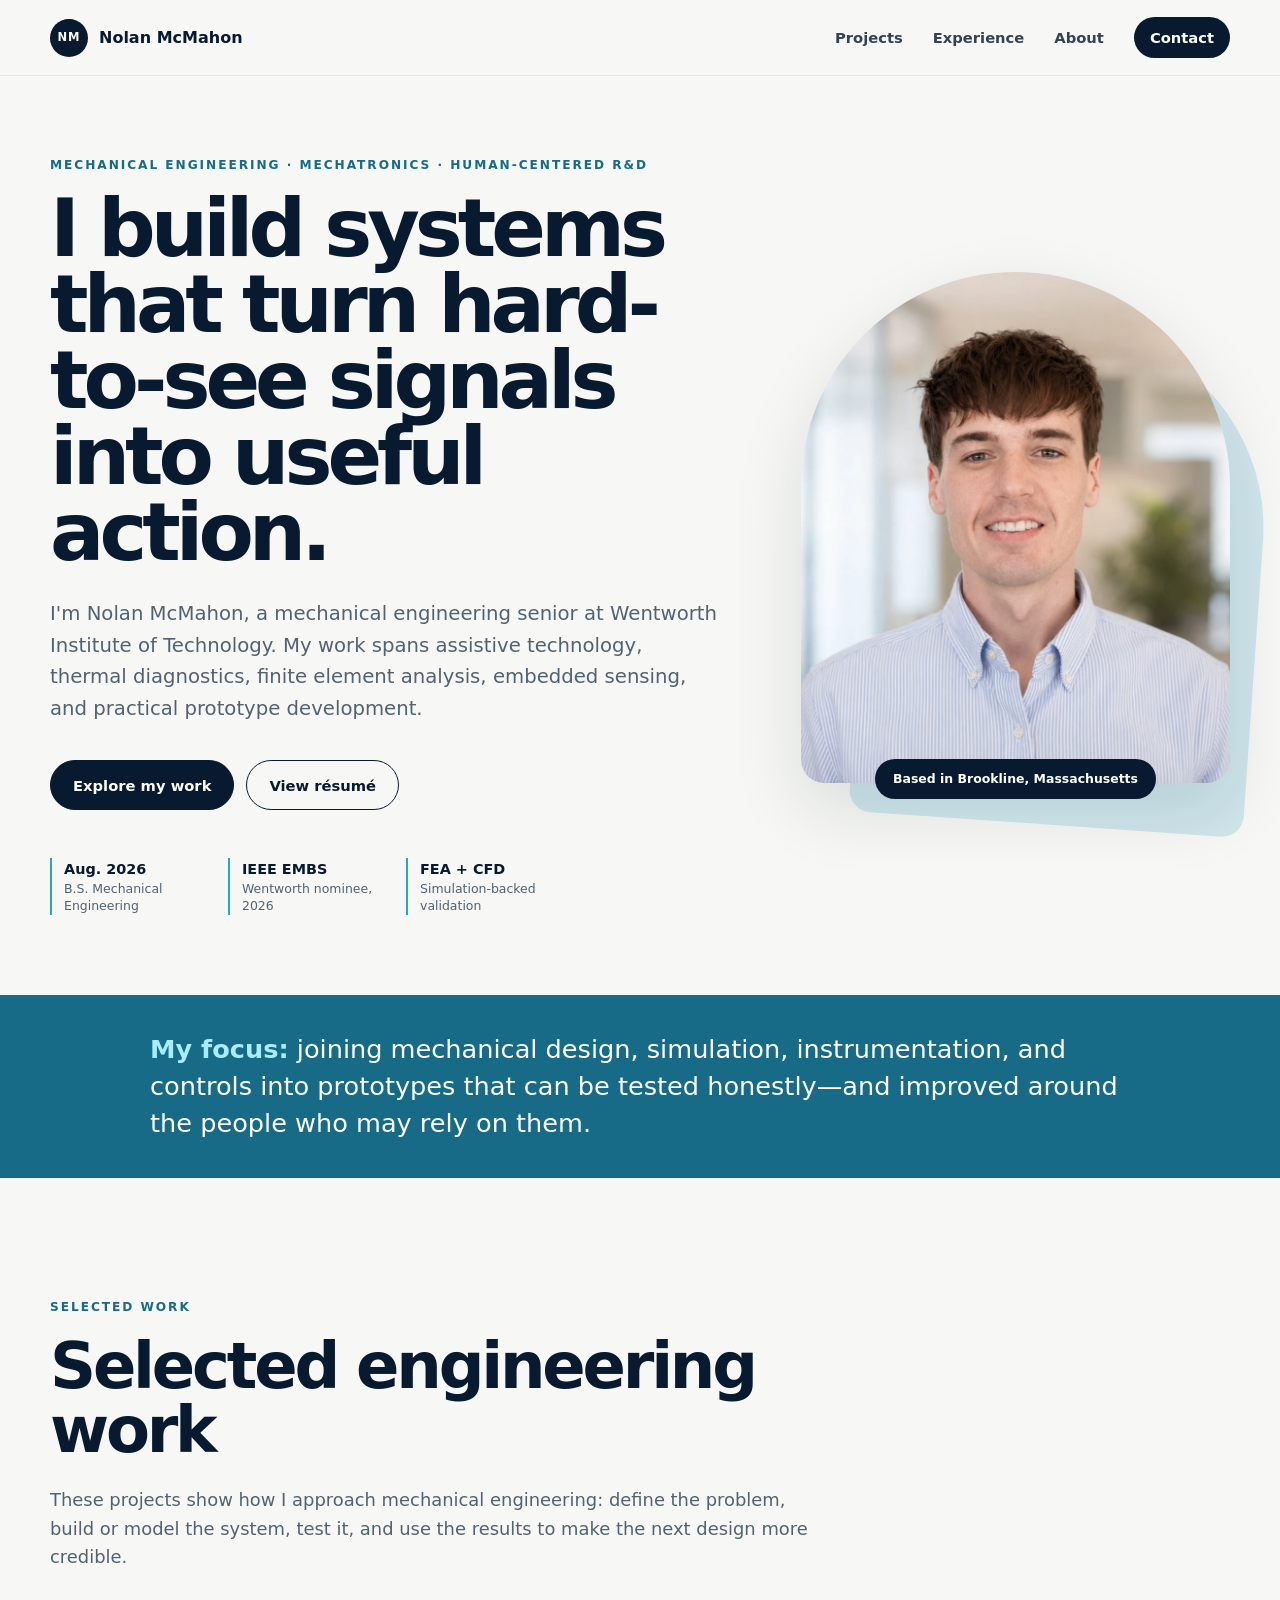
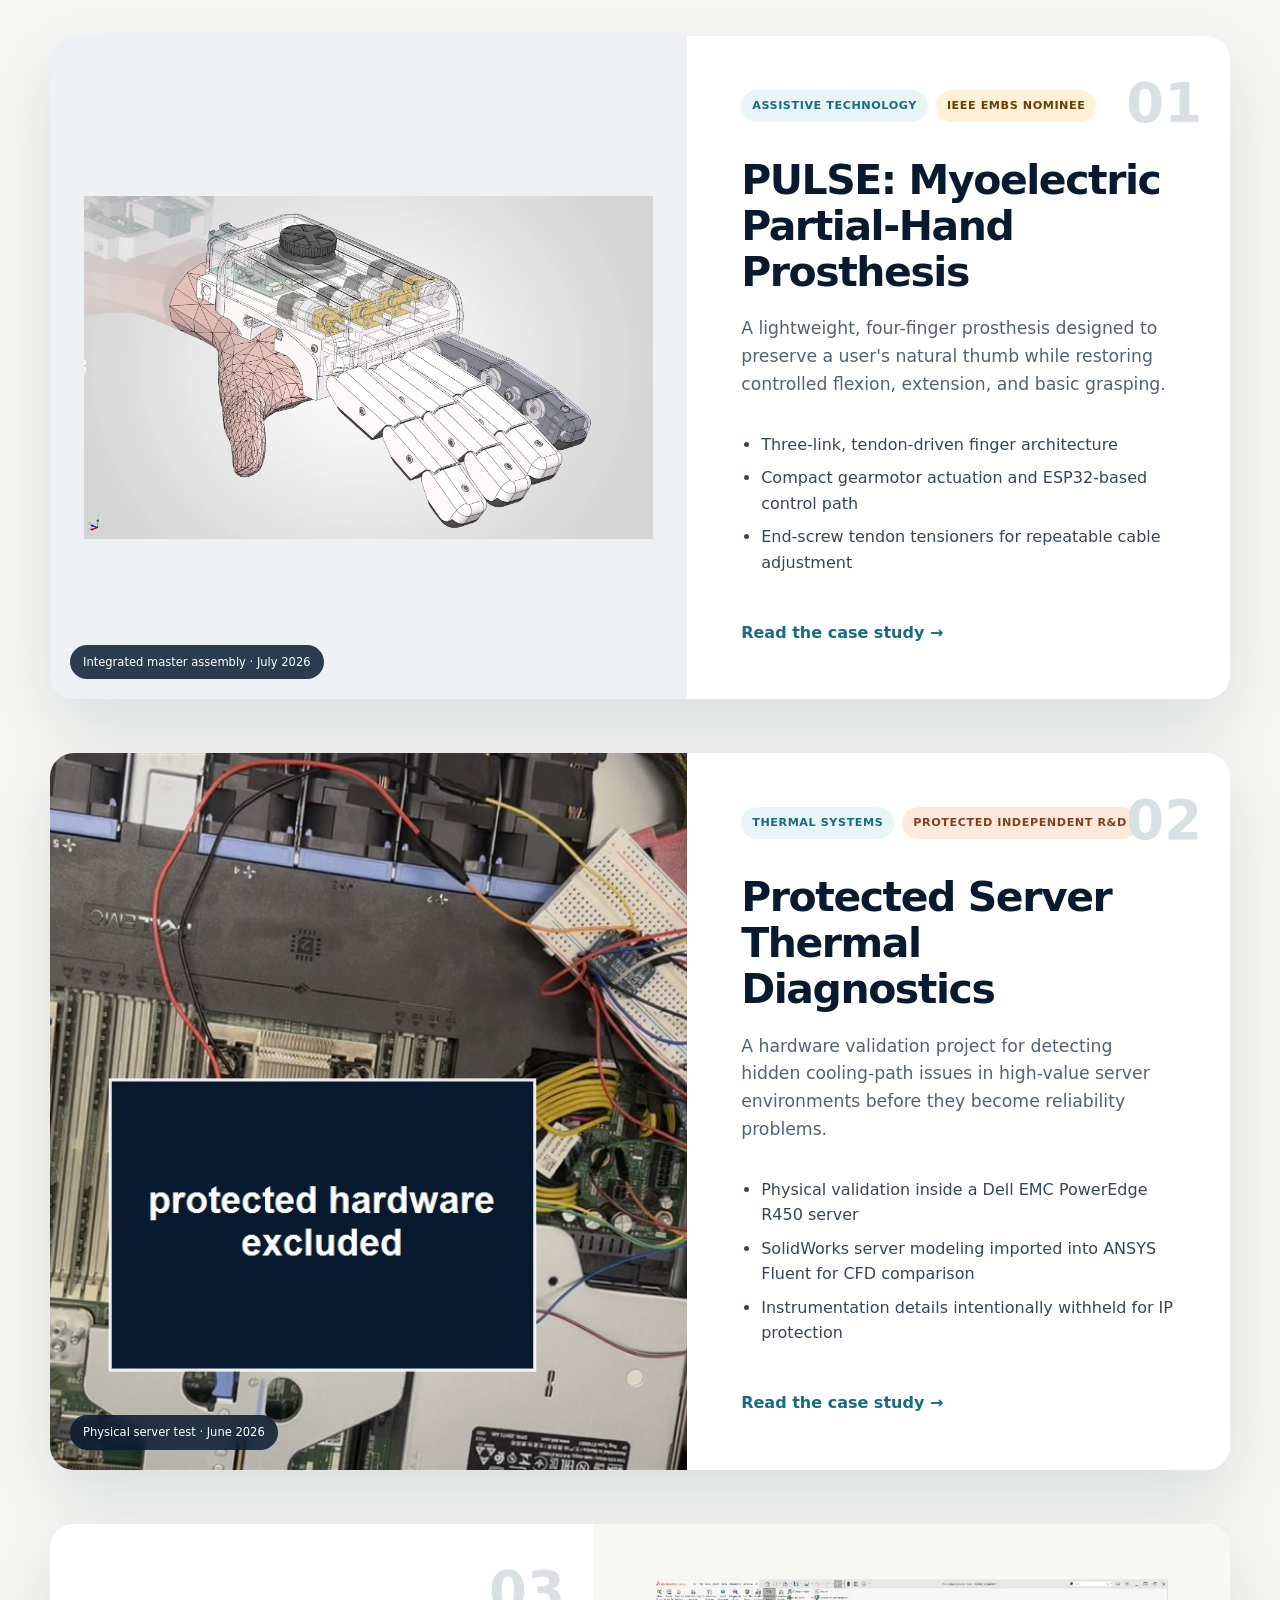
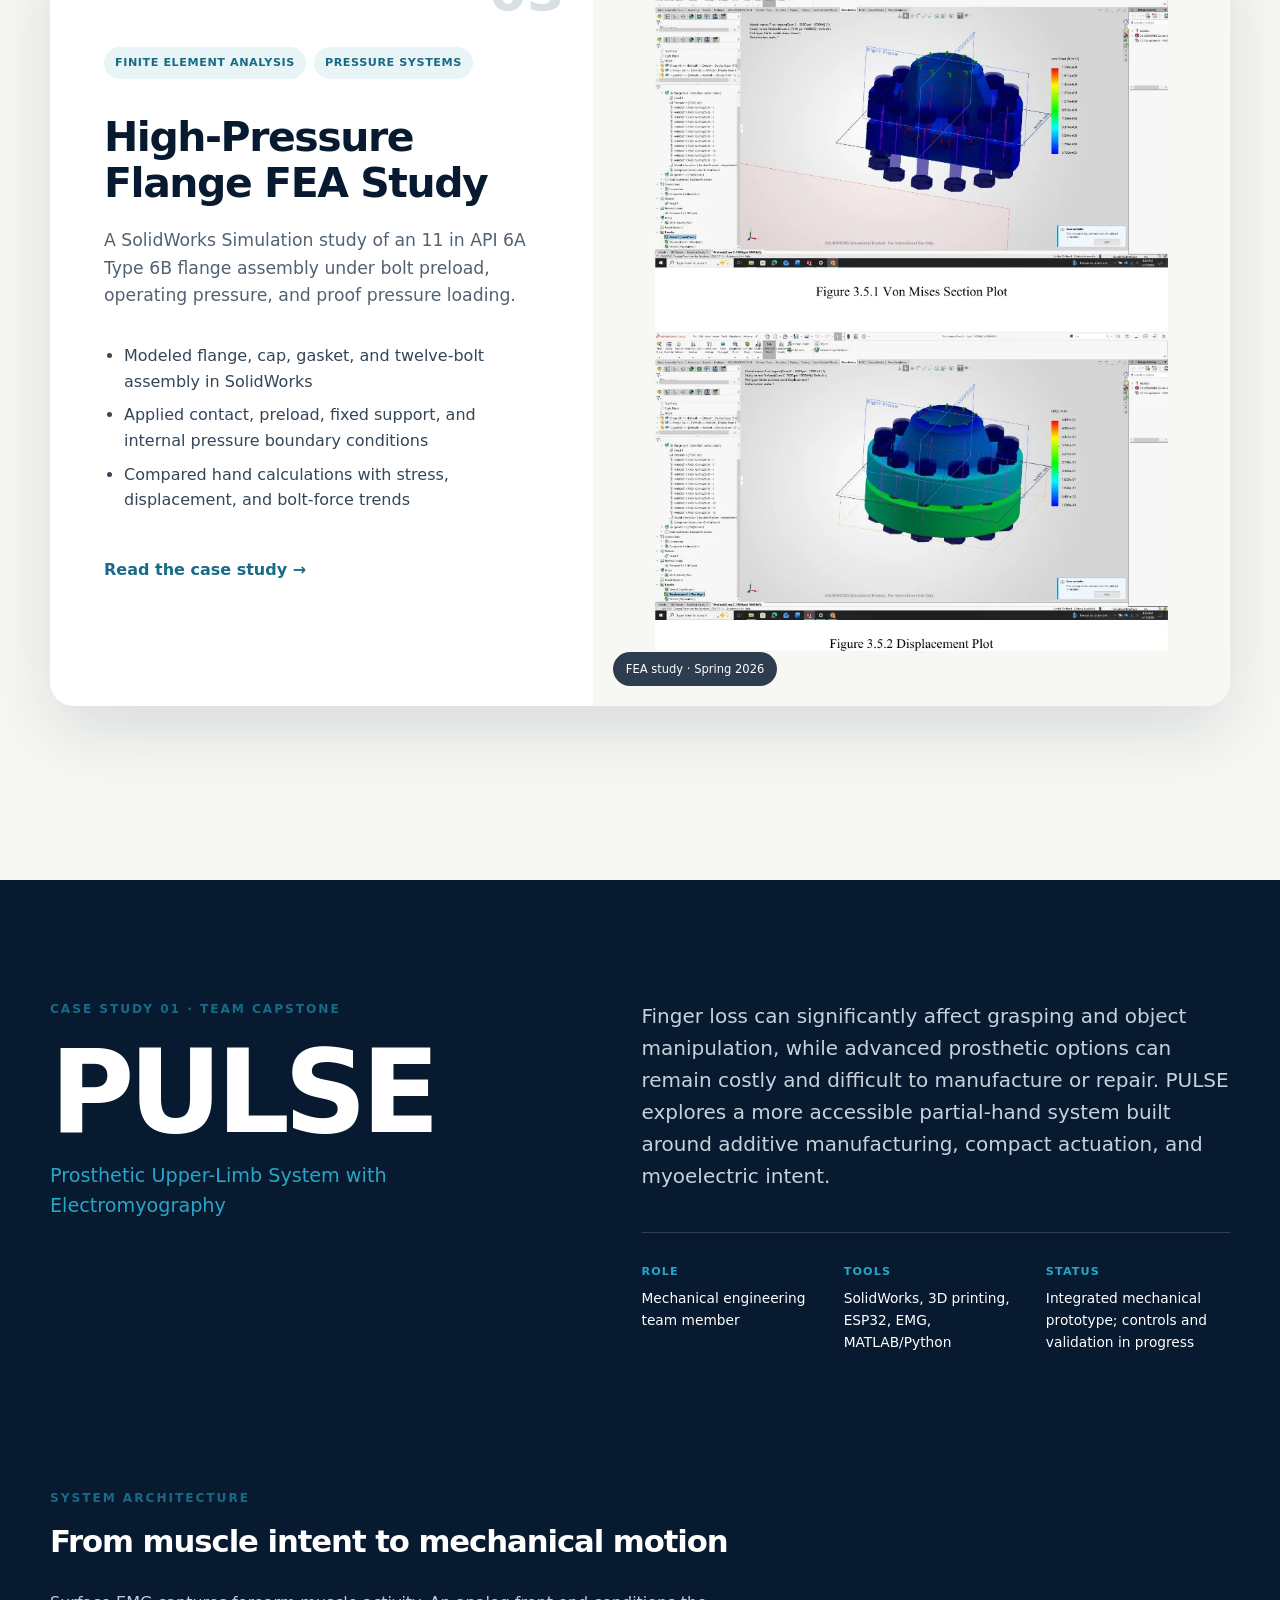
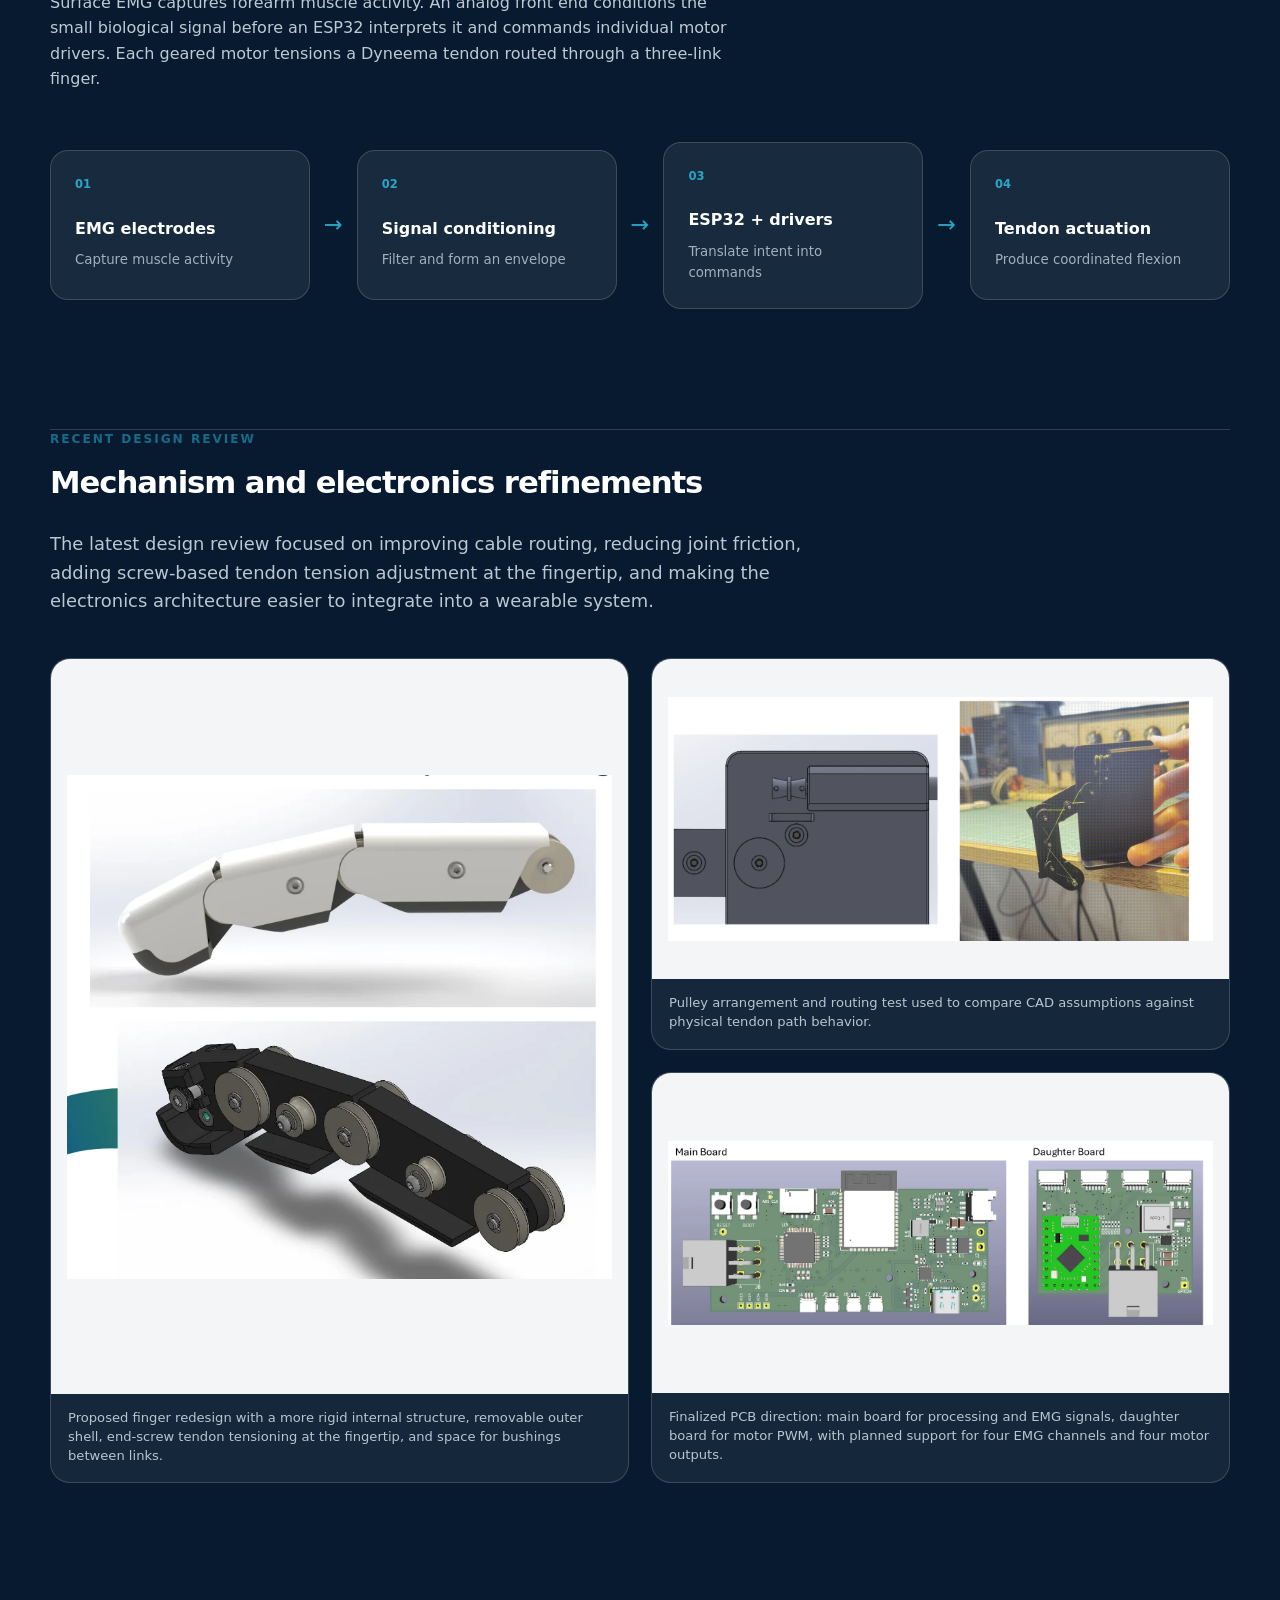
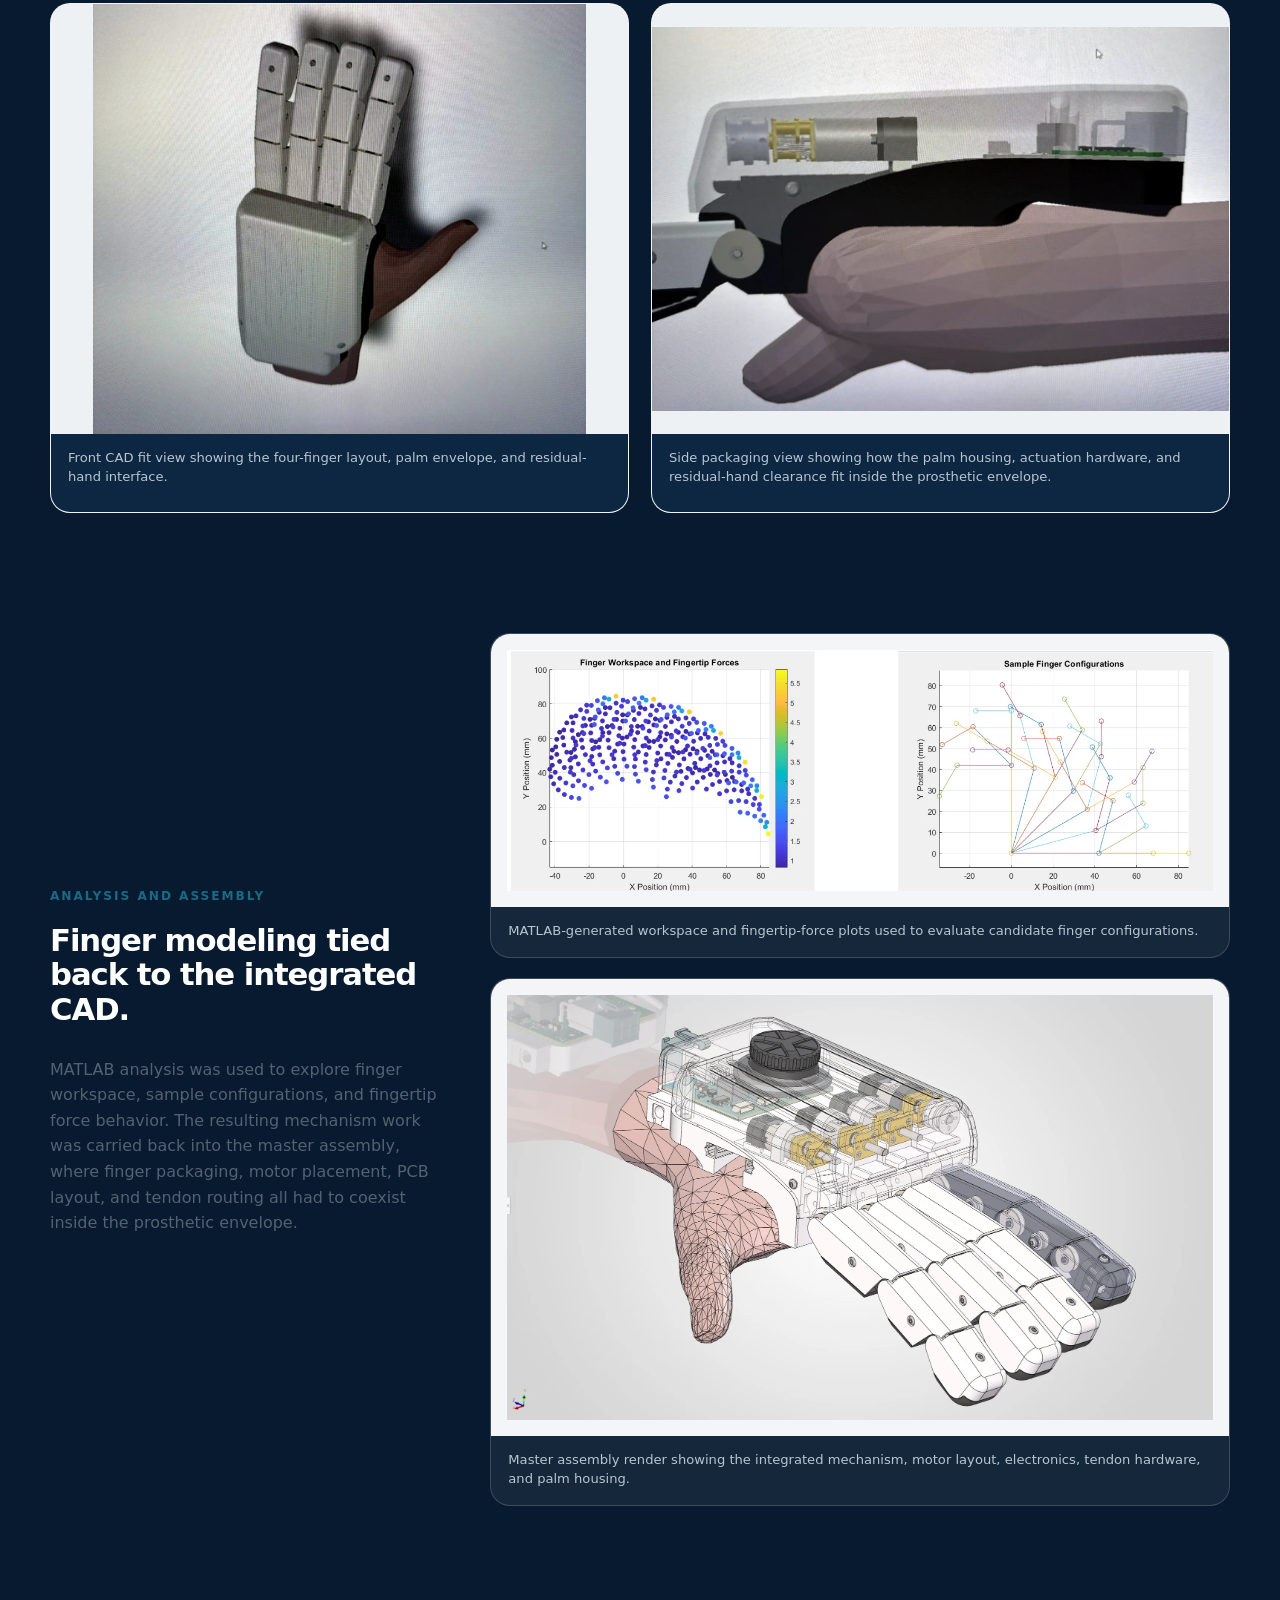
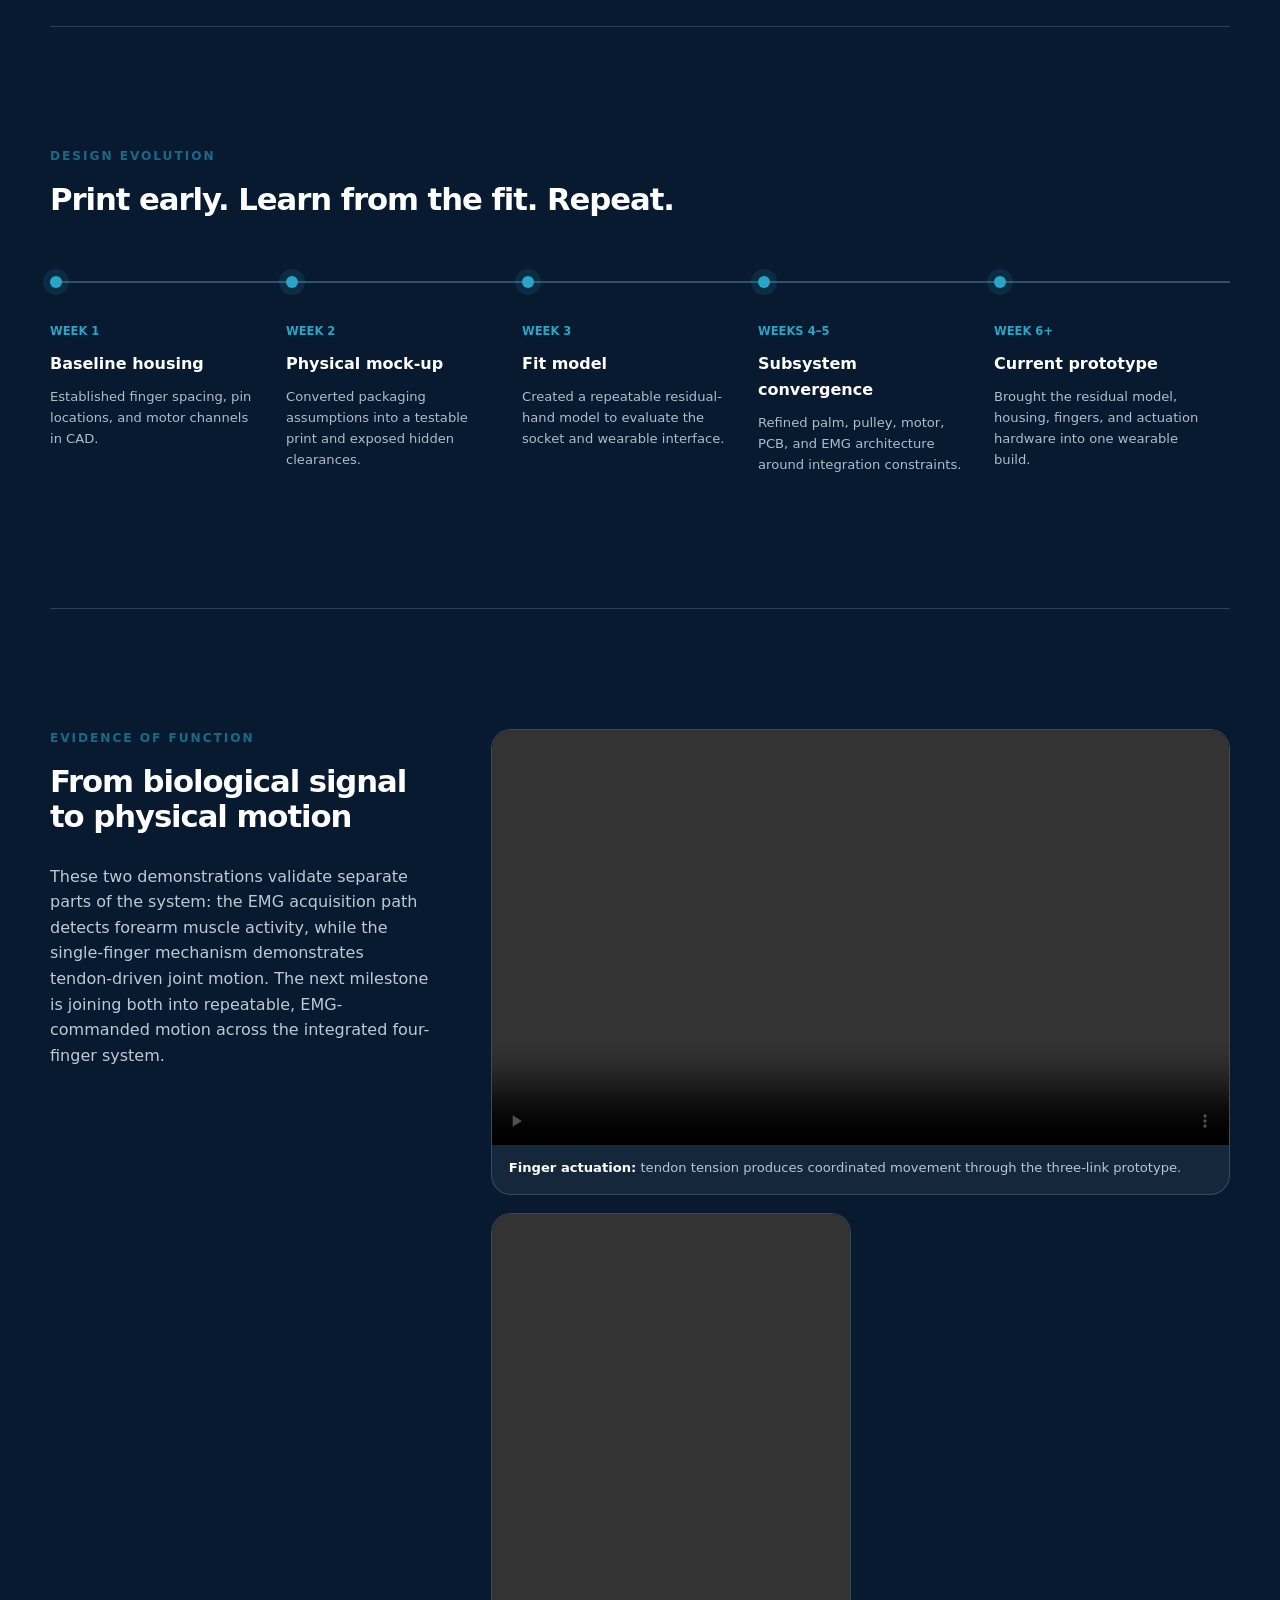
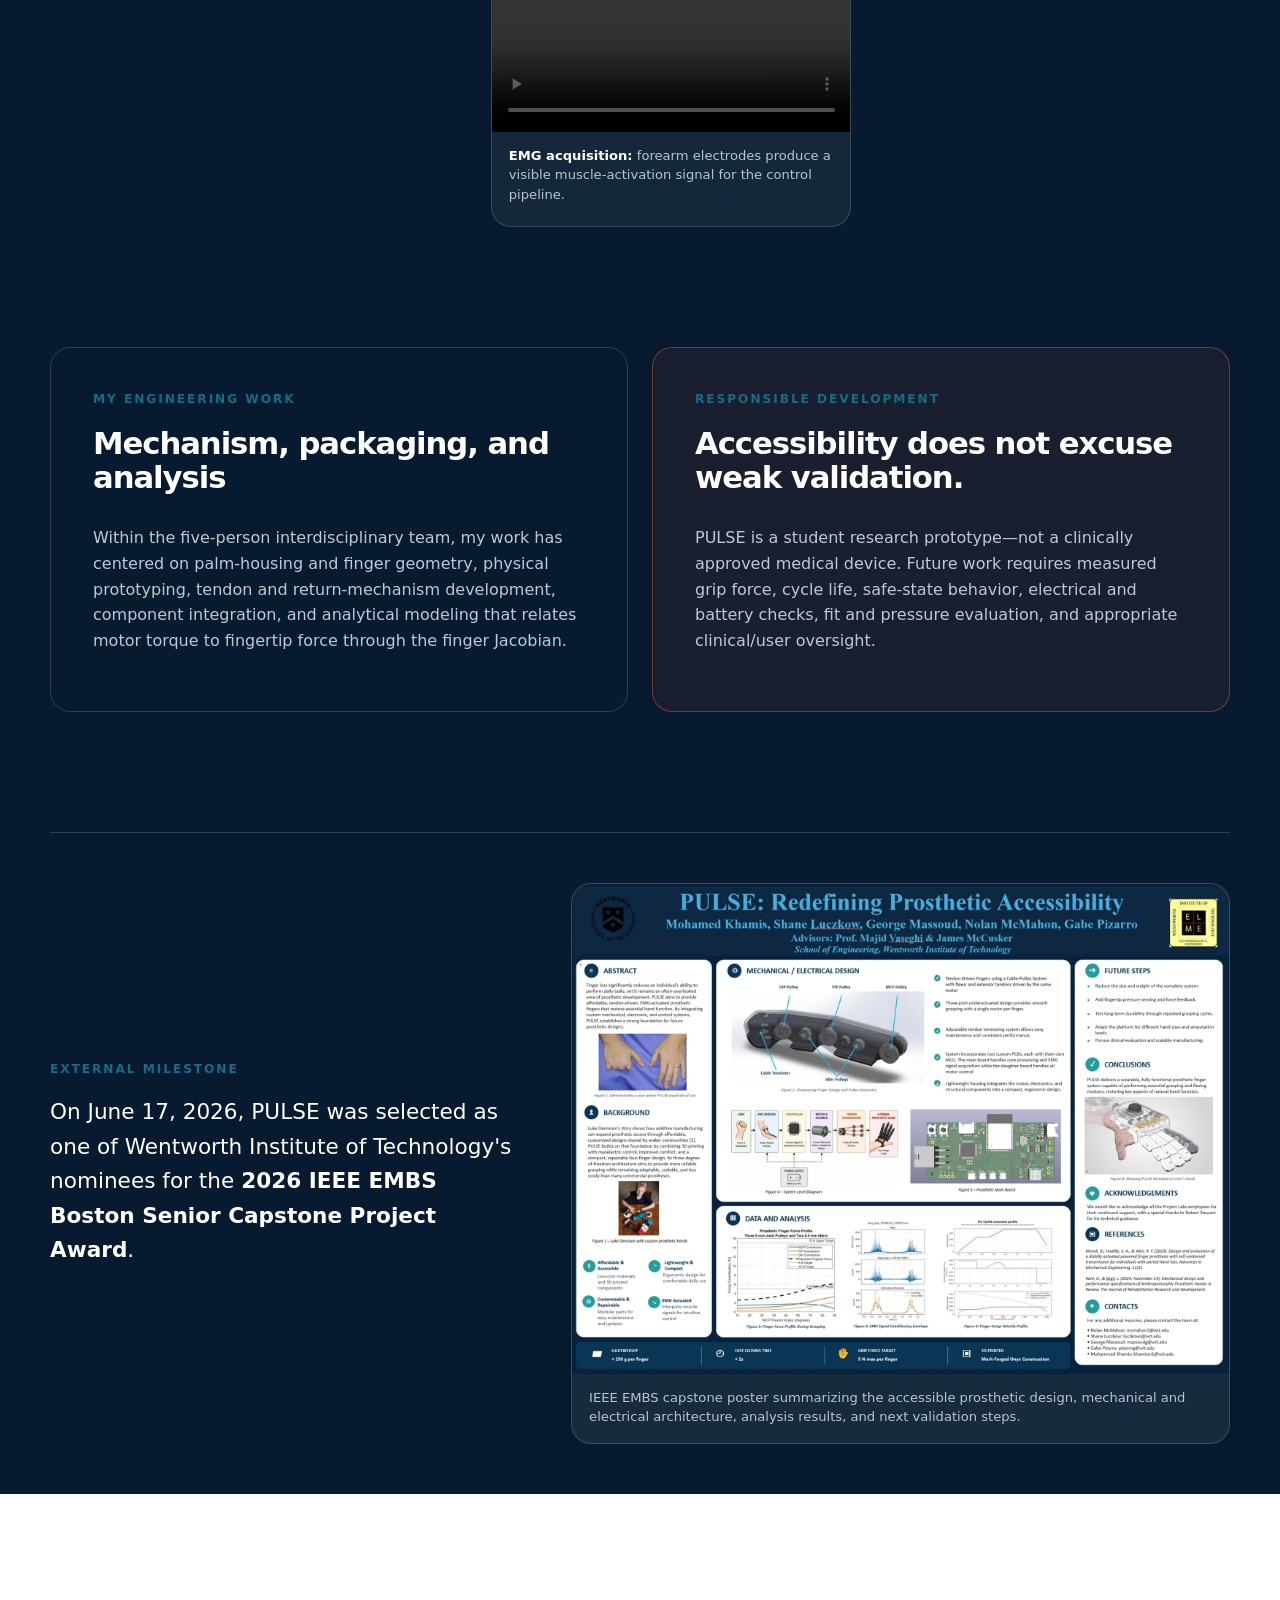
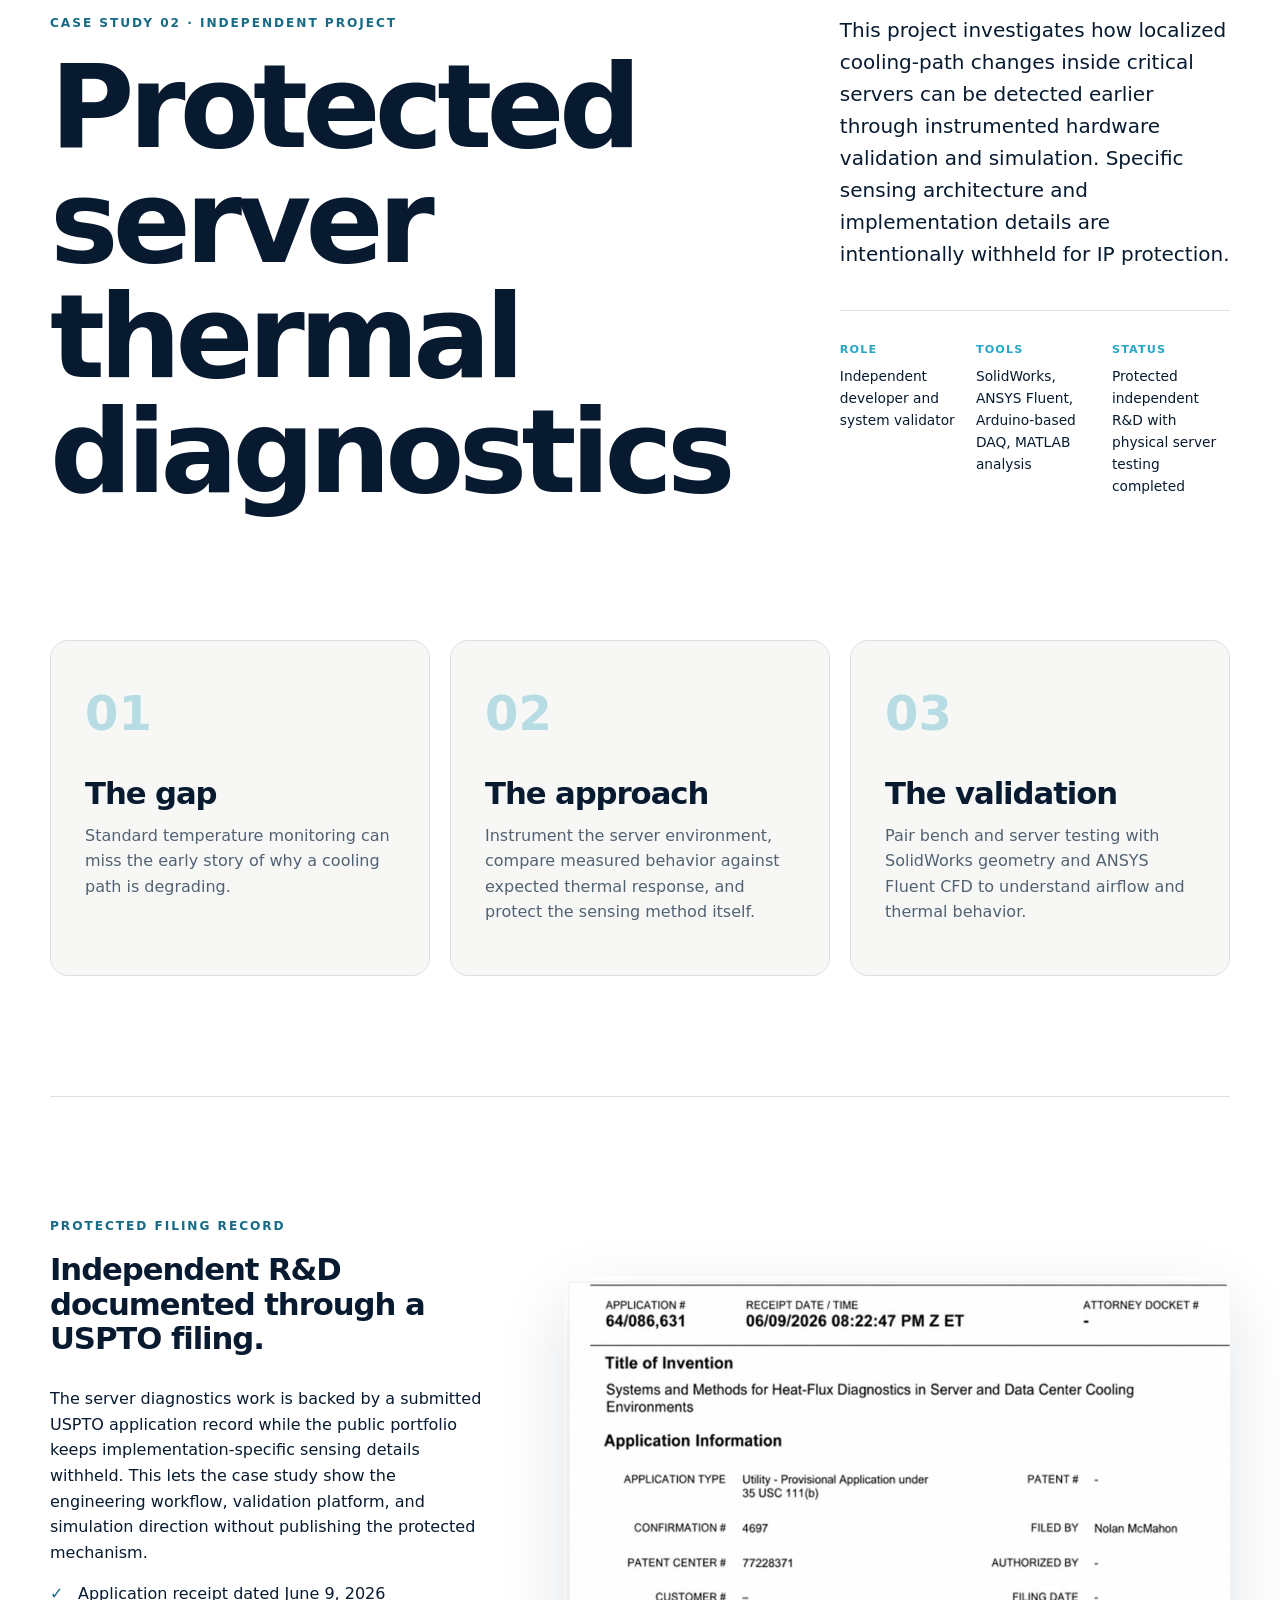
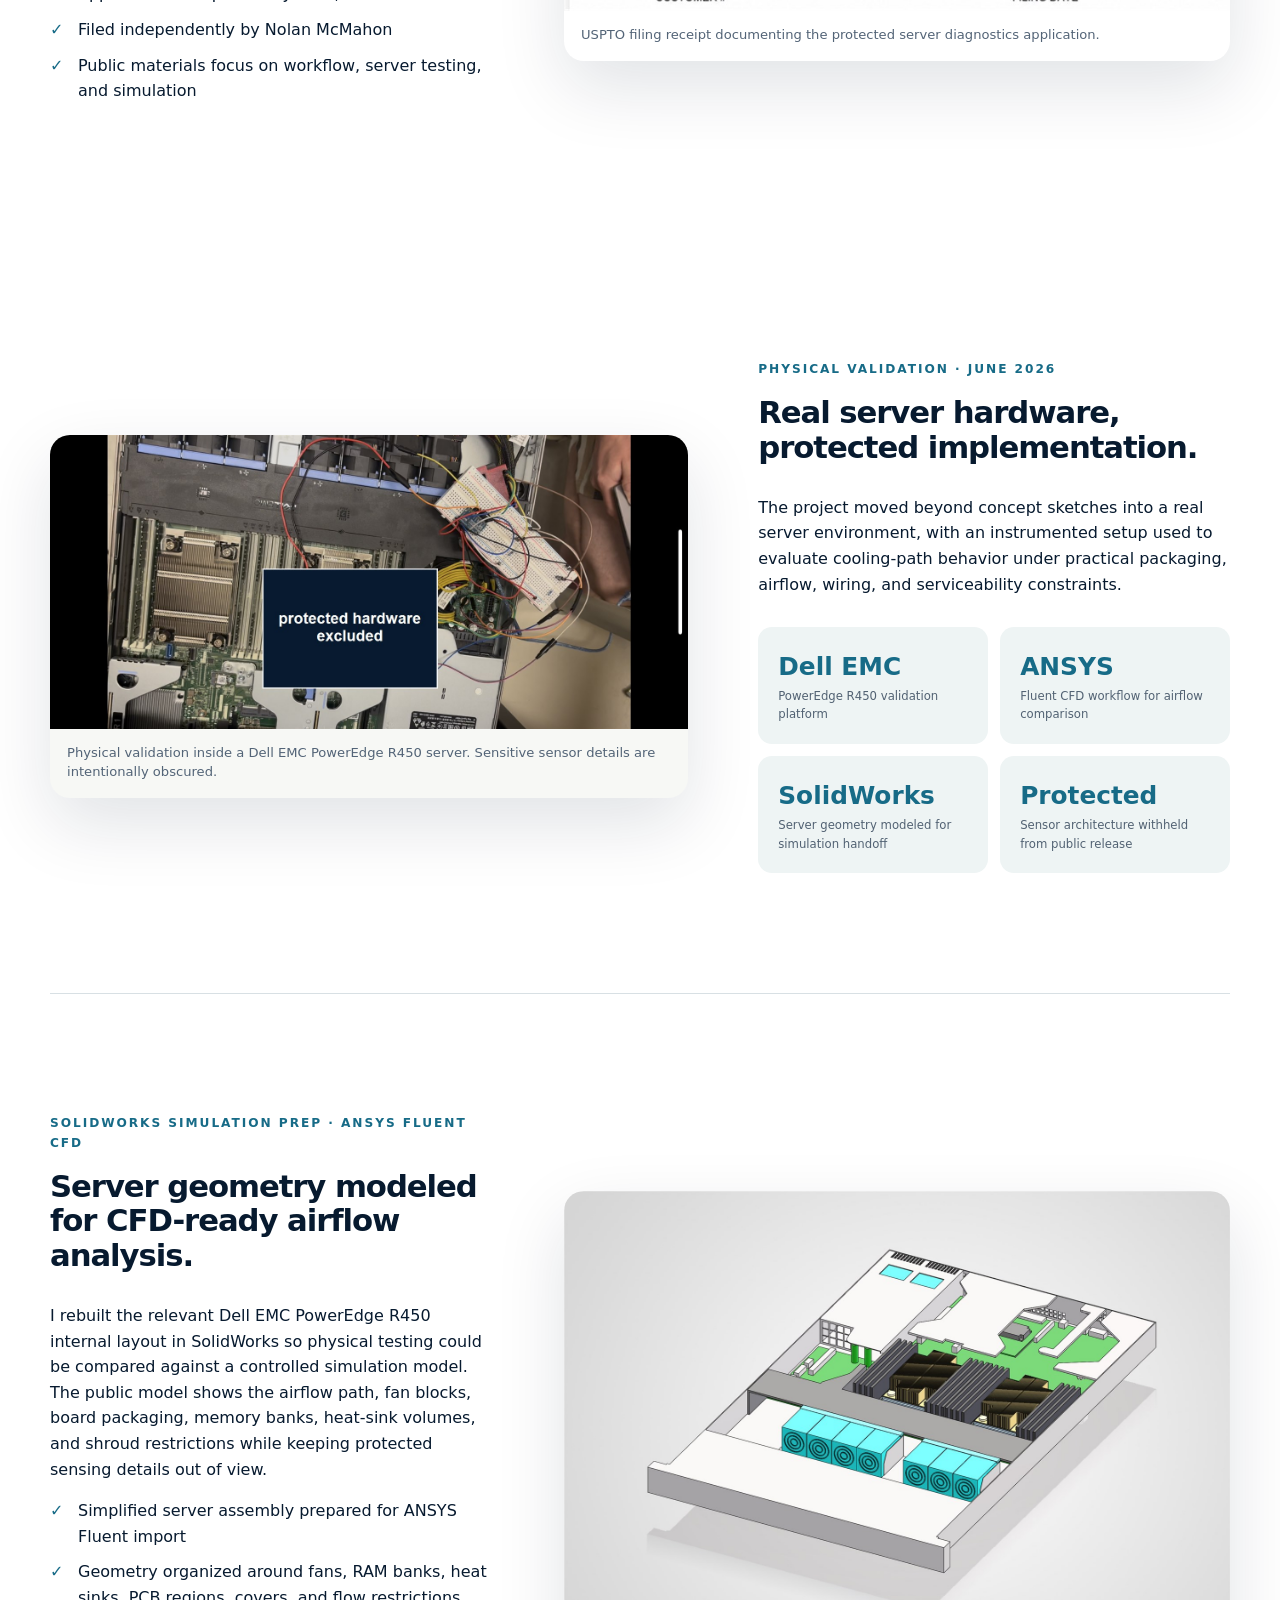
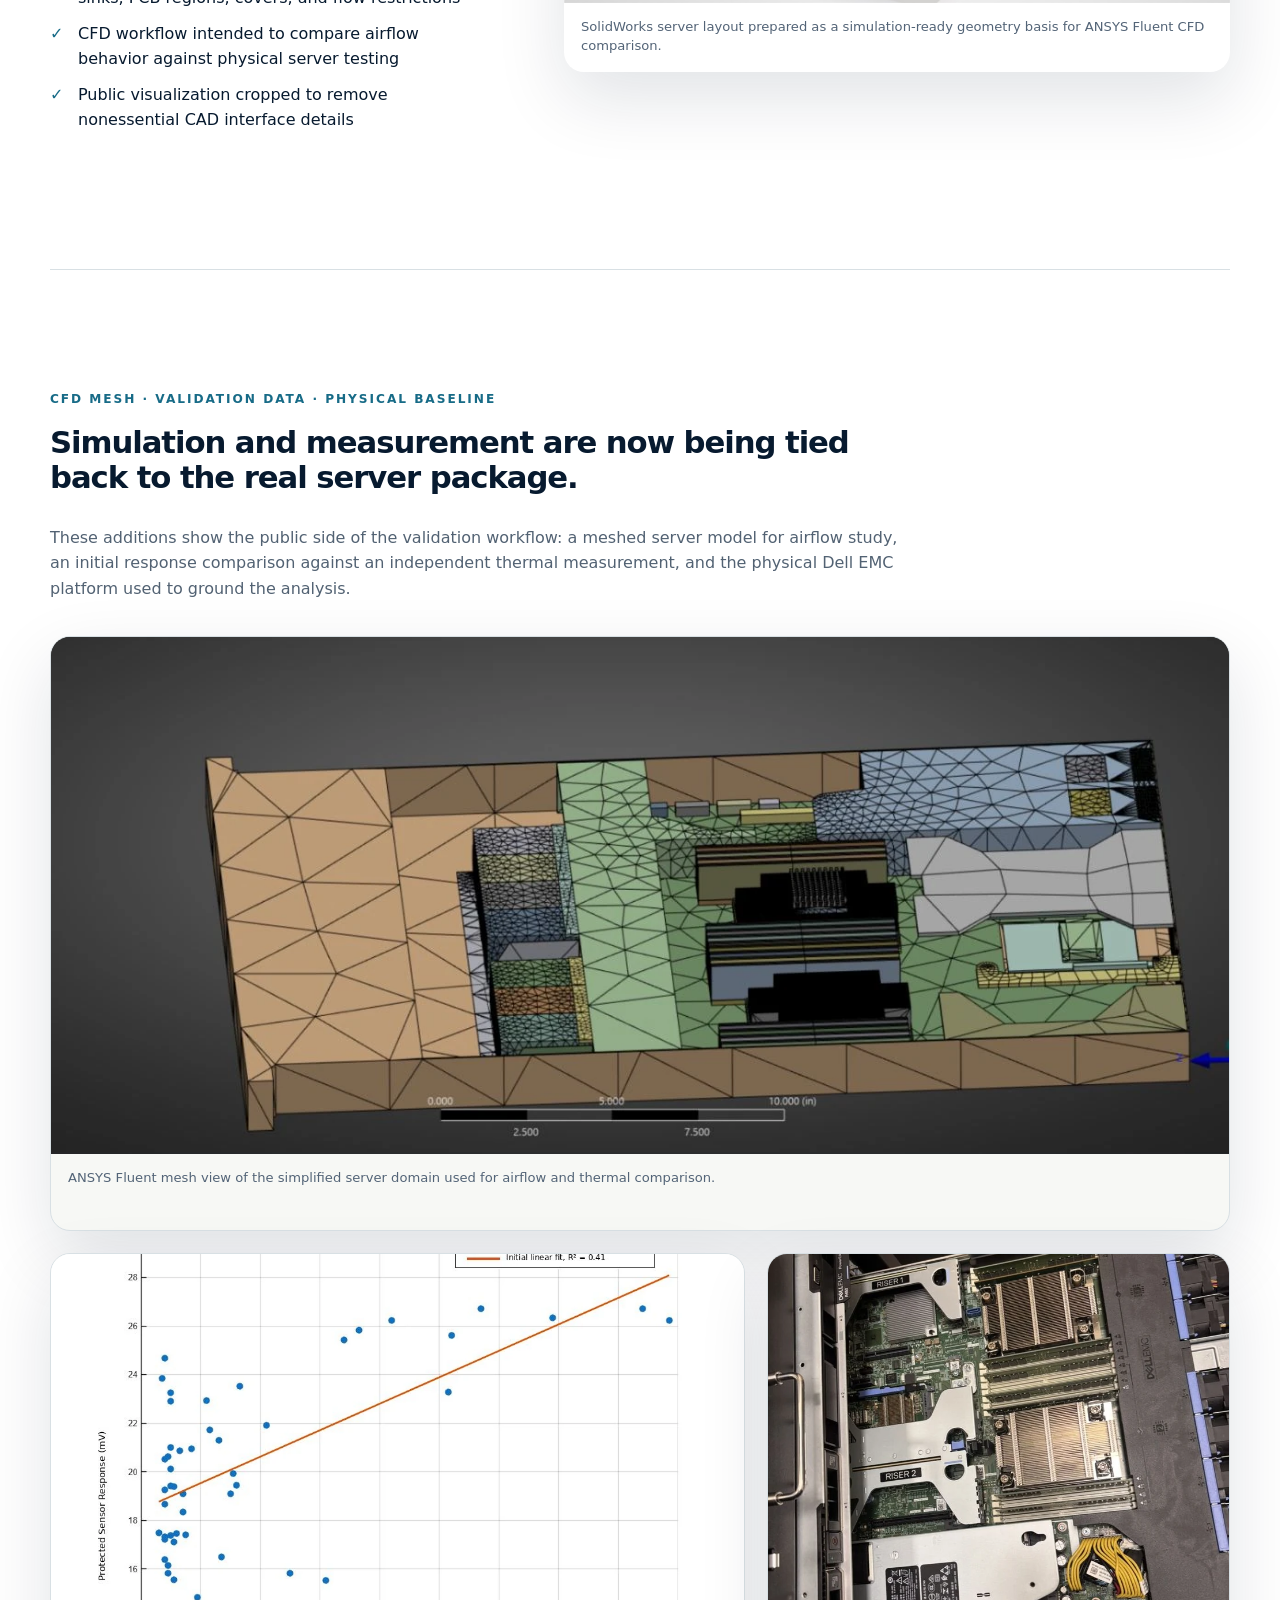
==== commit 97b1a905: "Update PULSE assembly render and poster" ====
--- a/index.html
+++ b/index.html
@@ -78,7 +78,7 @@
 
       <article class="feature-card pulse-card reveal">
         <div class="feature-image">
-          <img src="assets/pulse-master-assembly-render.webp" alt="PULSE master assembly CAD render showing the integrated four-finger prosthetic design">
+          <img src="assets/pulse-master-assembly-george-20260730.webp" alt="PULSE master assembly CAD render showing the integrated four-finger prosthetic design">
           <span class="image-label">Integrated master assembly · July 2026</span>
         </div>
         <div class="feature-copy">
@@ -257,8 +257,8 @@
             <figcaption>MATLAB-generated workspace and fingertip-force plots used to evaluate candidate finger configurations.</figcaption>
           </figure>
           <figure class="reveal">
-            <img src="assets/pulse-master-assembly-render.webp" alt="Rendered PULSE master assembly showing motors, PCB placement, fingers, and palm housing">
-            <figcaption>Presentation master assembly render showing the integrated mechanism, motor layout, electronics, and palm housing.</figcaption>
+            <img src="assets/pulse-master-assembly-george-20260730.webp" alt="Rendered PULSE master assembly showing motors, PCB placement, fingers, and palm housing">
+            <figcaption>Master assembly render showing the integrated mechanism, motor layout, electronics, tendon hardware, and palm housing.</figcaption>
           </figure>
         </div>
       </div>
@@ -329,12 +329,18 @@
         </div>
       </div>
 
-      <div class="section milestone">
-        <p class="eyebrow">External milestone</p>
-        <p>
-          On June 17, 2026, PULSE was selected as one of Wentworth Institute of Technology's
-          nominees for the <strong>2026 IEEE EMBS Boston Senior Capstone Project Award</strong>.
-        </p>
+      <div class="section milestone pulse-poster-milestone">
+        <div class="milestone-copy reveal">
+          <p class="eyebrow">External milestone</p>
+          <p>
+            On June 17, 2026, PULSE was selected as one of Wentworth Institute of Technology's
+            nominees for the <strong>2026 IEEE EMBS Boston Senior Capstone Project Award</strong>.
+          </p>
+        </div>
+        <figure class="poster-card reveal">
+          <img src="assets/pulse-ieee-poster-20260730.webp" alt="PULSE capstone presentation poster summarizing mechanical design, electrical design, analysis, and future work">
+          <figcaption>IEEE EMBS capstone poster summarizing the accessible prosthetic design, mechanical and electrical architecture, analysis results, and next validation steps.</figcaption>
+        </figure>
       </div>
     </section>
 
--- a/styles.css
+++ b/styles.css
@@ -313,8 +313,18 @@
 .contribution, .responsibility { padding: 42px; border: 1px solid var(--dark-line); border-radius: 20px; }
 .contribution p:last-child, .responsibility p:last-child { color: #bdcad5; }
 .responsibility { background: rgba(233,106,40,.08); border-color: rgba(233,106,40,.4); }
-.milestone { display: grid; grid-template-columns: 220px 1fr; gap: 60px; padding-top: 50px; padding-bottom: 50px; border-top: 1px solid var(--dark-line); }
-.milestone > p:last-child { margin: 0; font-size: 1.35rem; }
+.milestone { display: grid; grid-template-columns: .42fr .58fr; gap: 44px; align-items: center; padding-top: 50px; padding-bottom: 50px; border-top: 1px solid var(--dark-line); }
+.milestone-copy > p:last-child { margin: 0; font-size: 1.35rem; }
+.poster-card {
+  overflow: hidden;
+  background: rgba(255,255,255,.07);
+  border: 1px solid var(--dark-line);
+  border-radius: 20px;
+}
+.poster-card img {
+  display: block;
+  width: 100%;
+}
 
 .insight-grid { display: grid; grid-template-columns: repeat(3,1fr); gap: 20px; padding-top: 0; }
 .insight-card { padding: 34px; background: var(--paper); border: 1px solid var(--line); border-radius: 18px; }
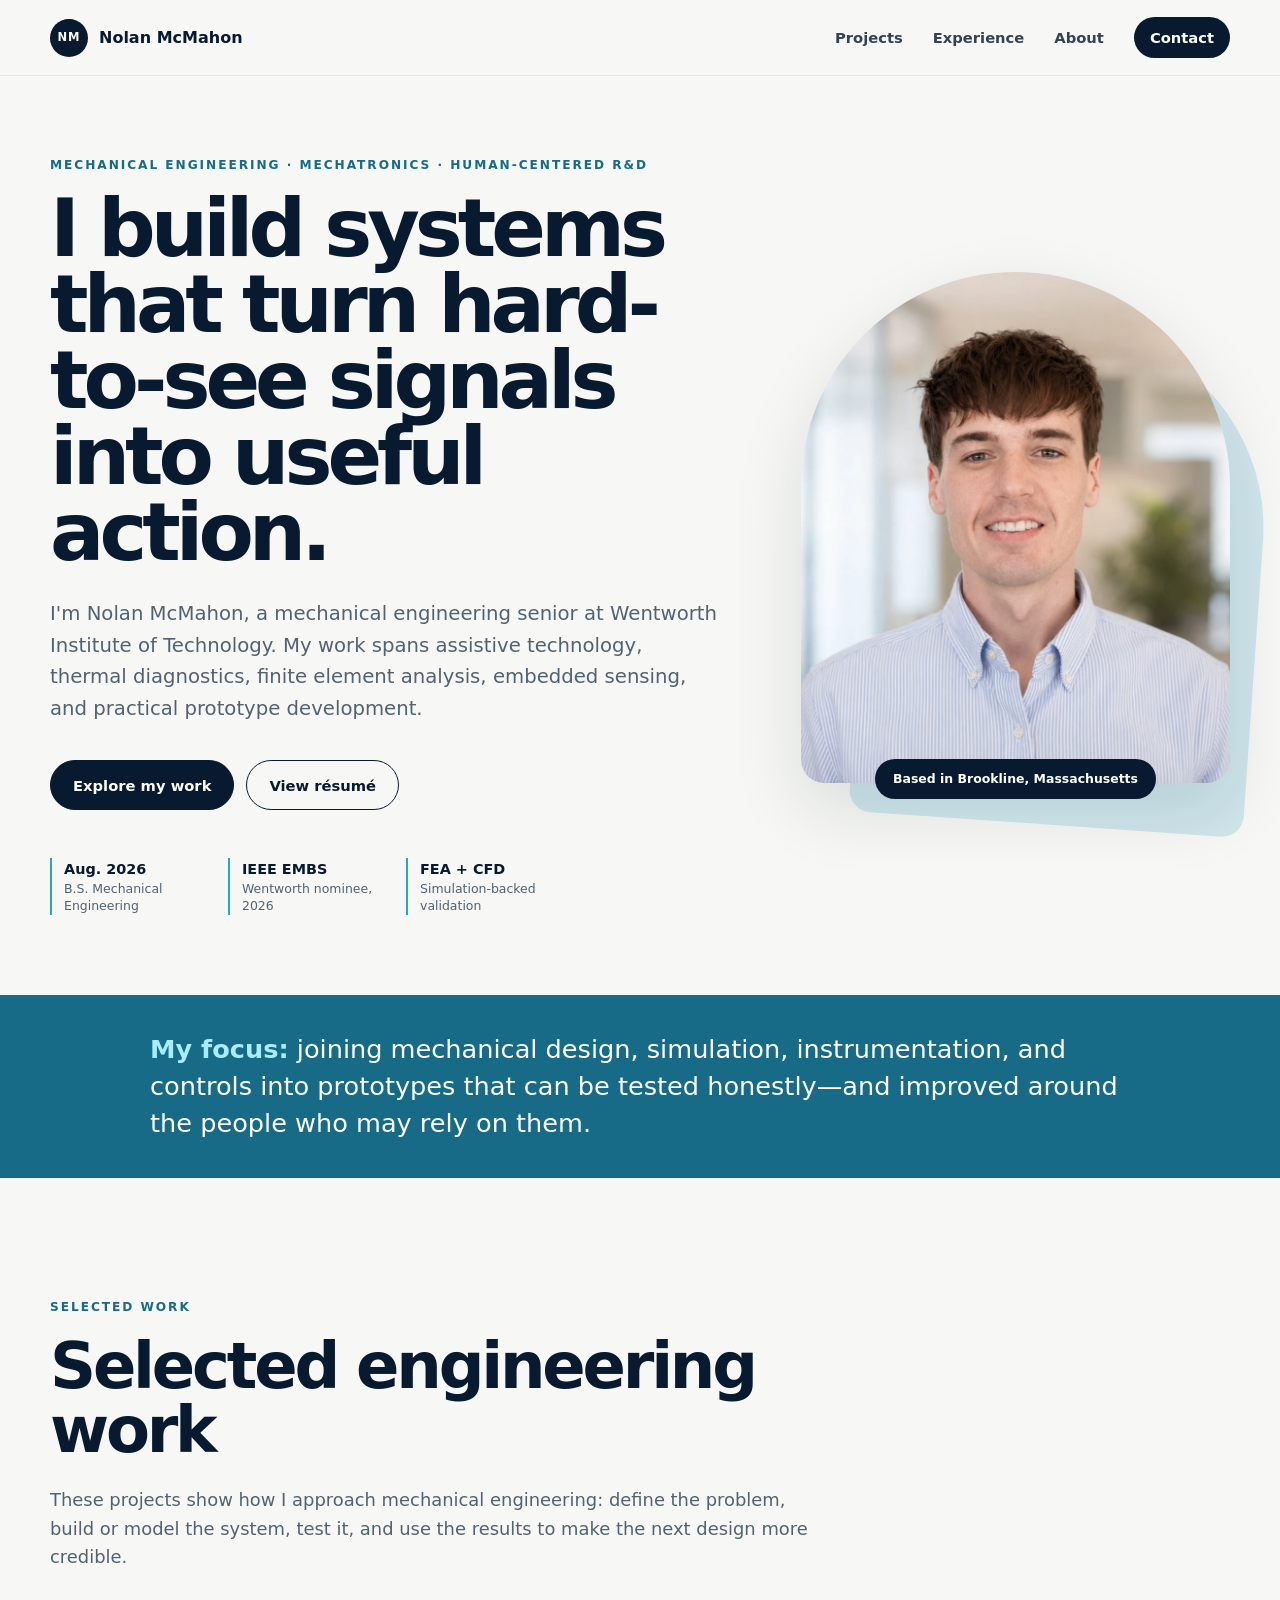
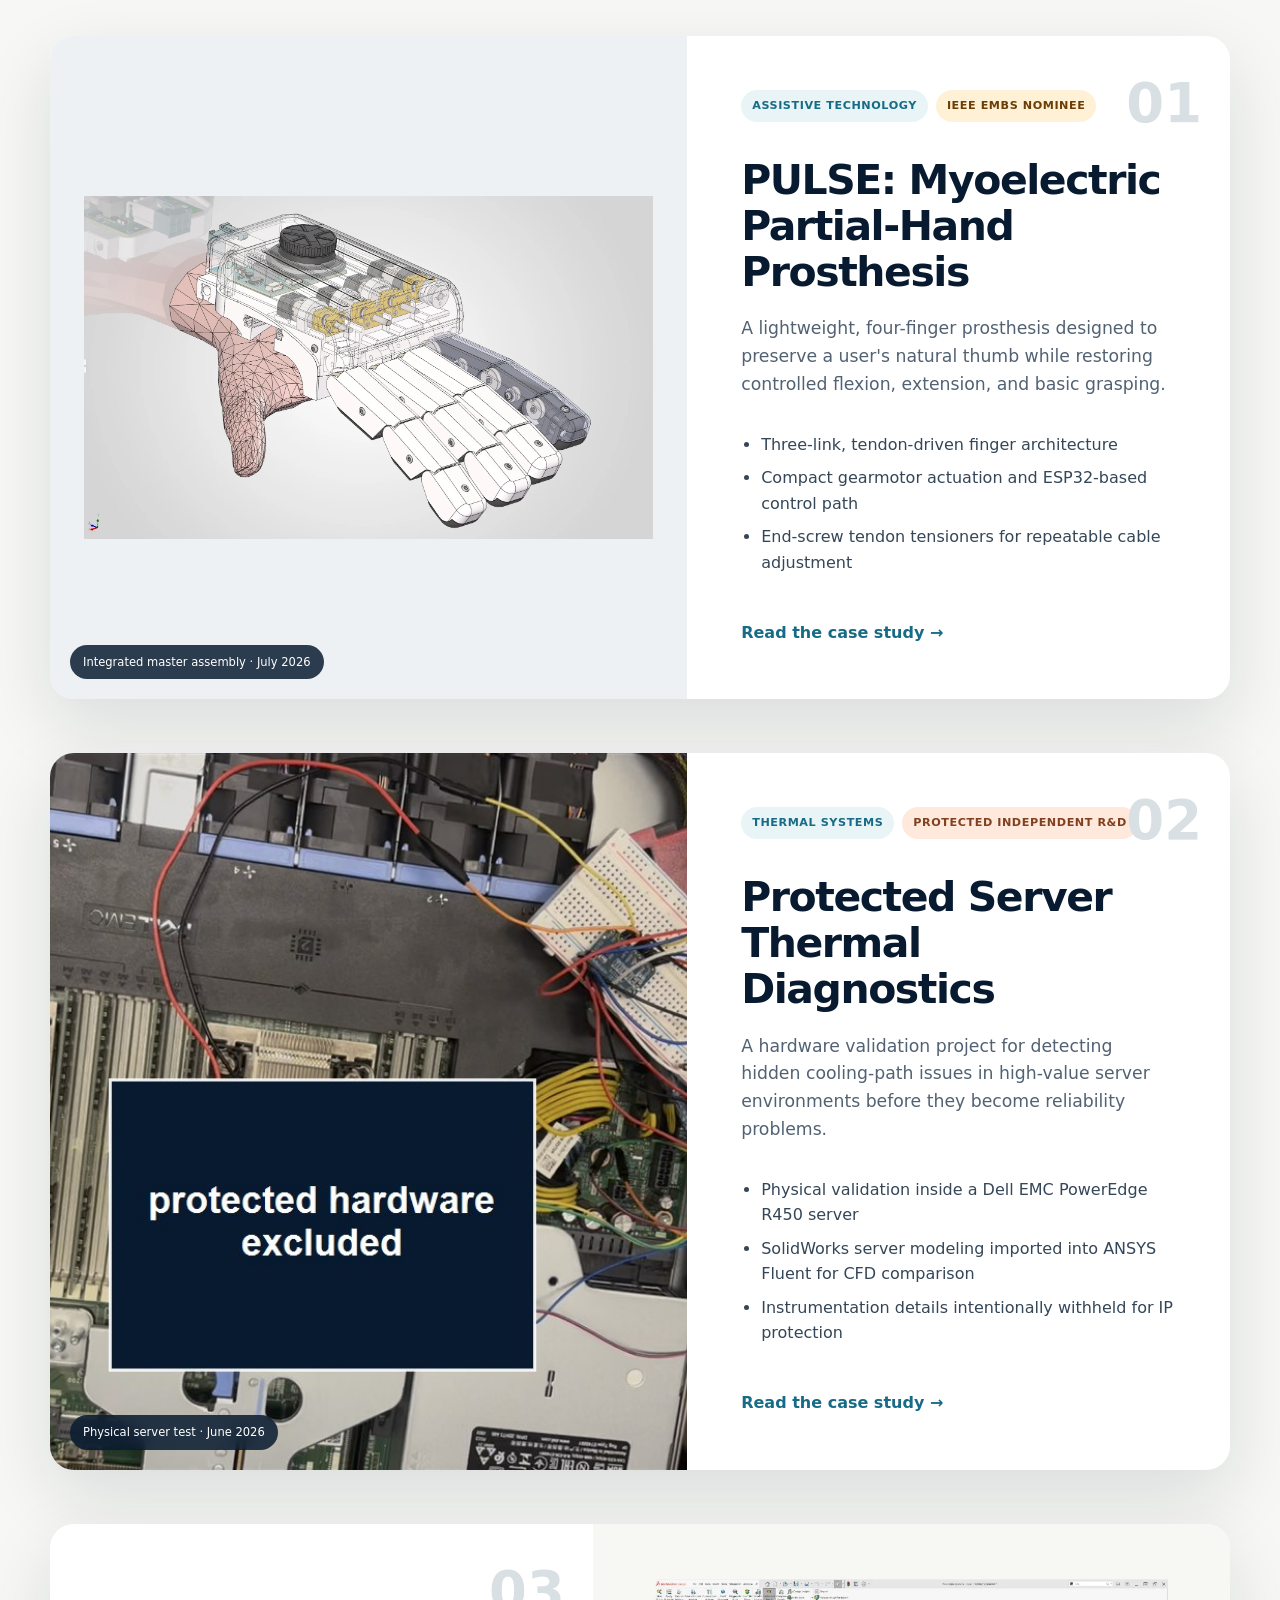
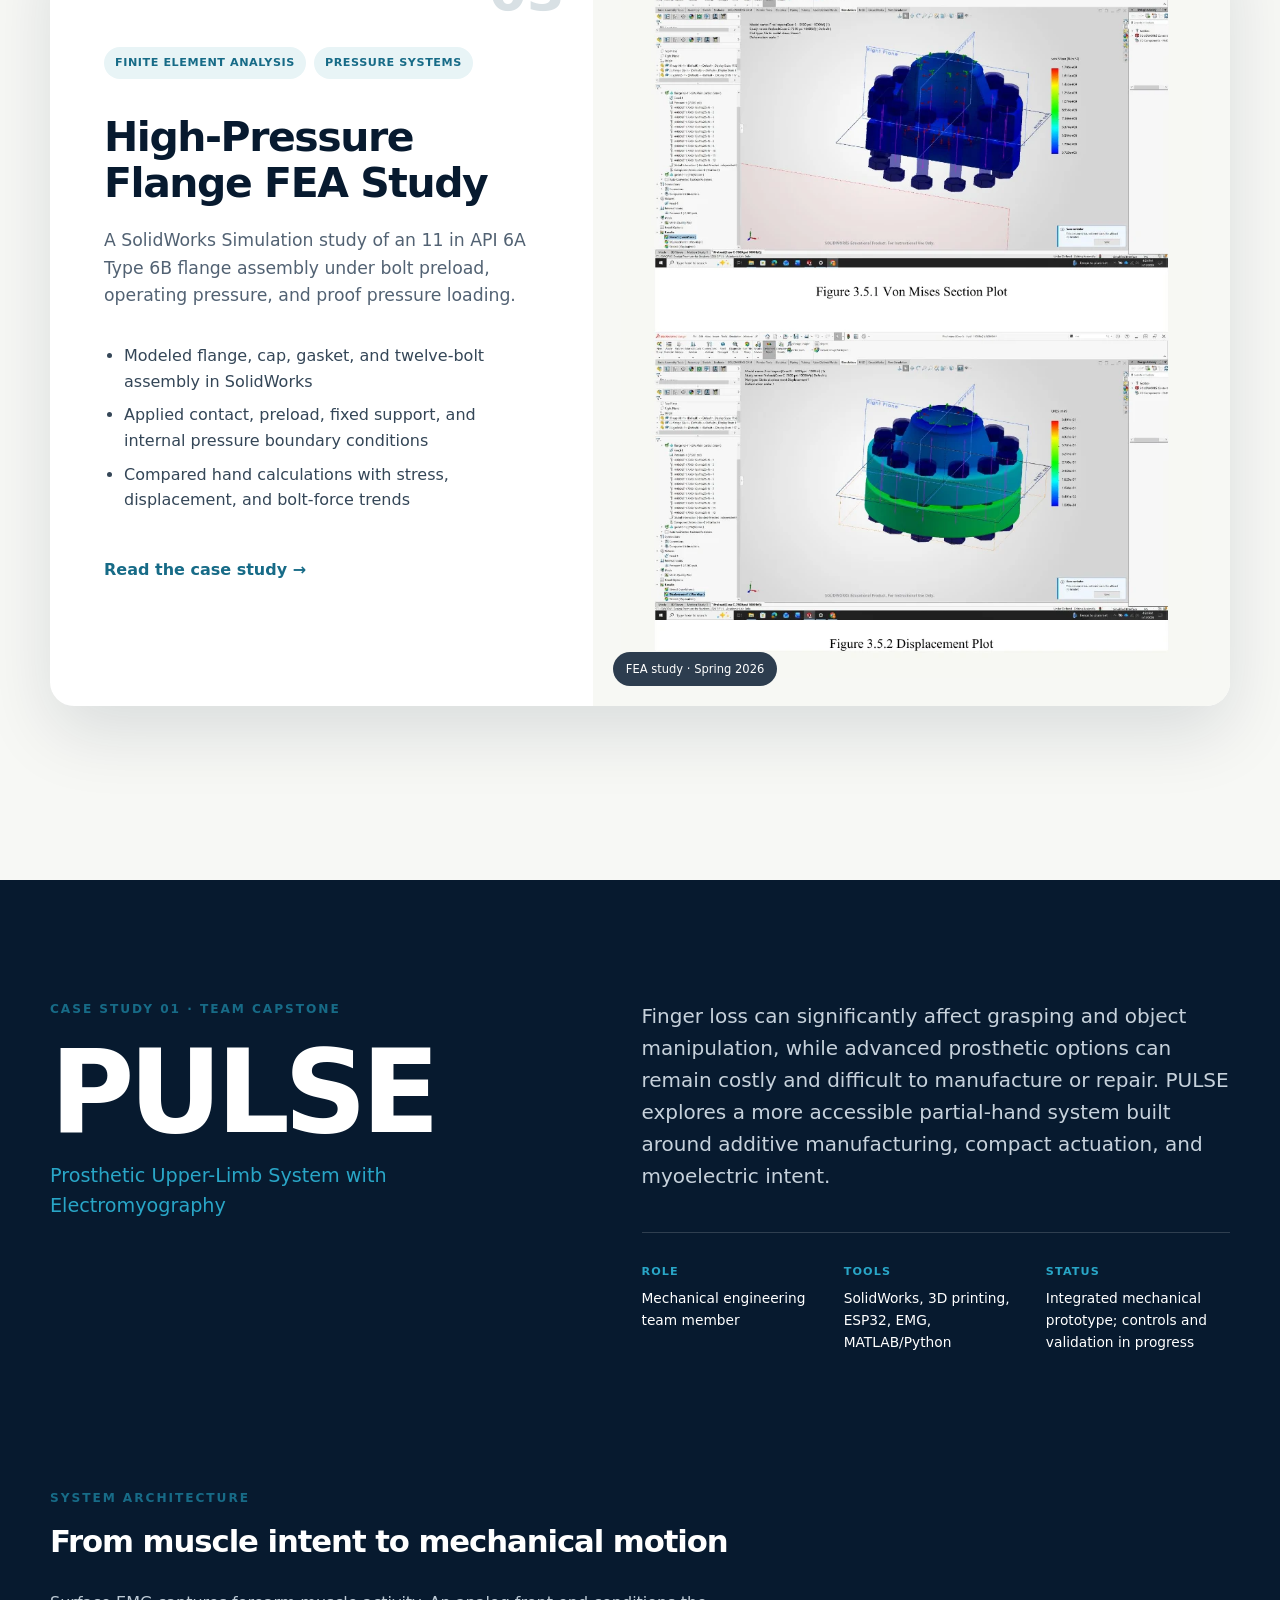
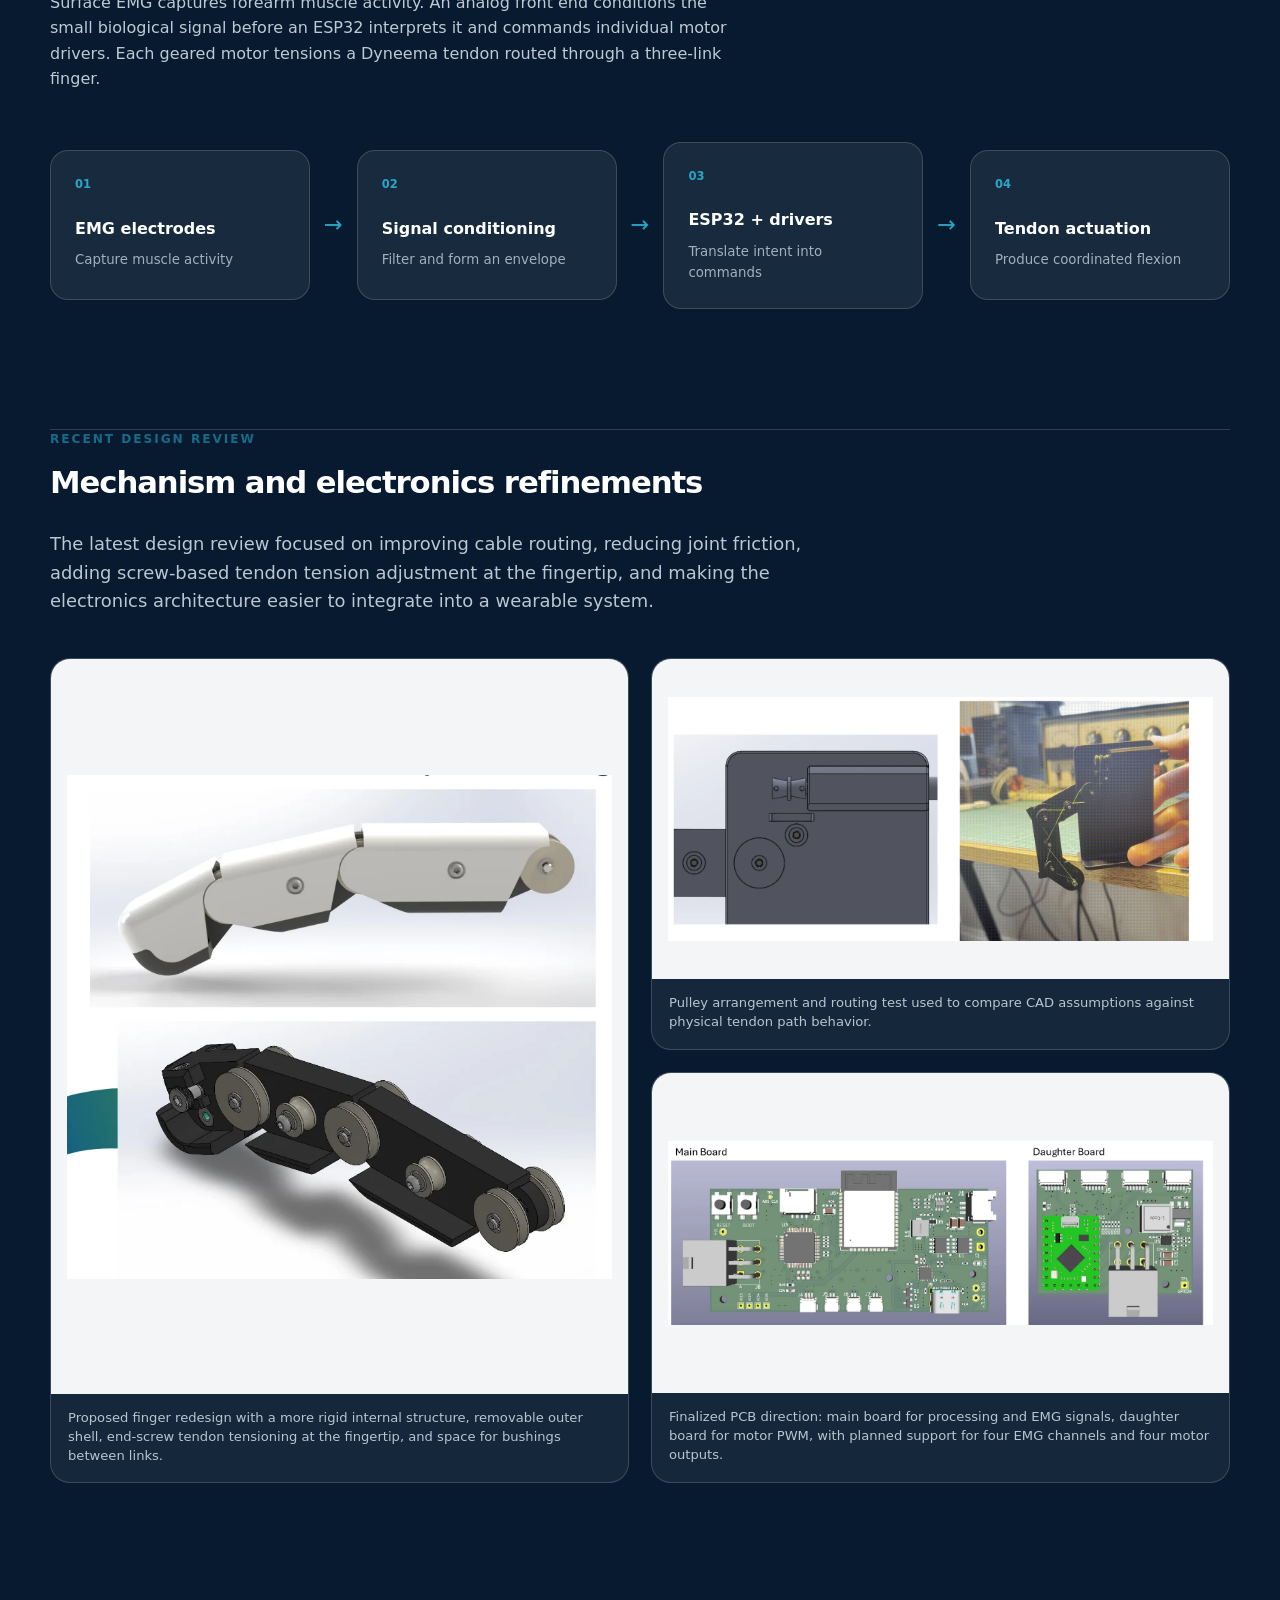
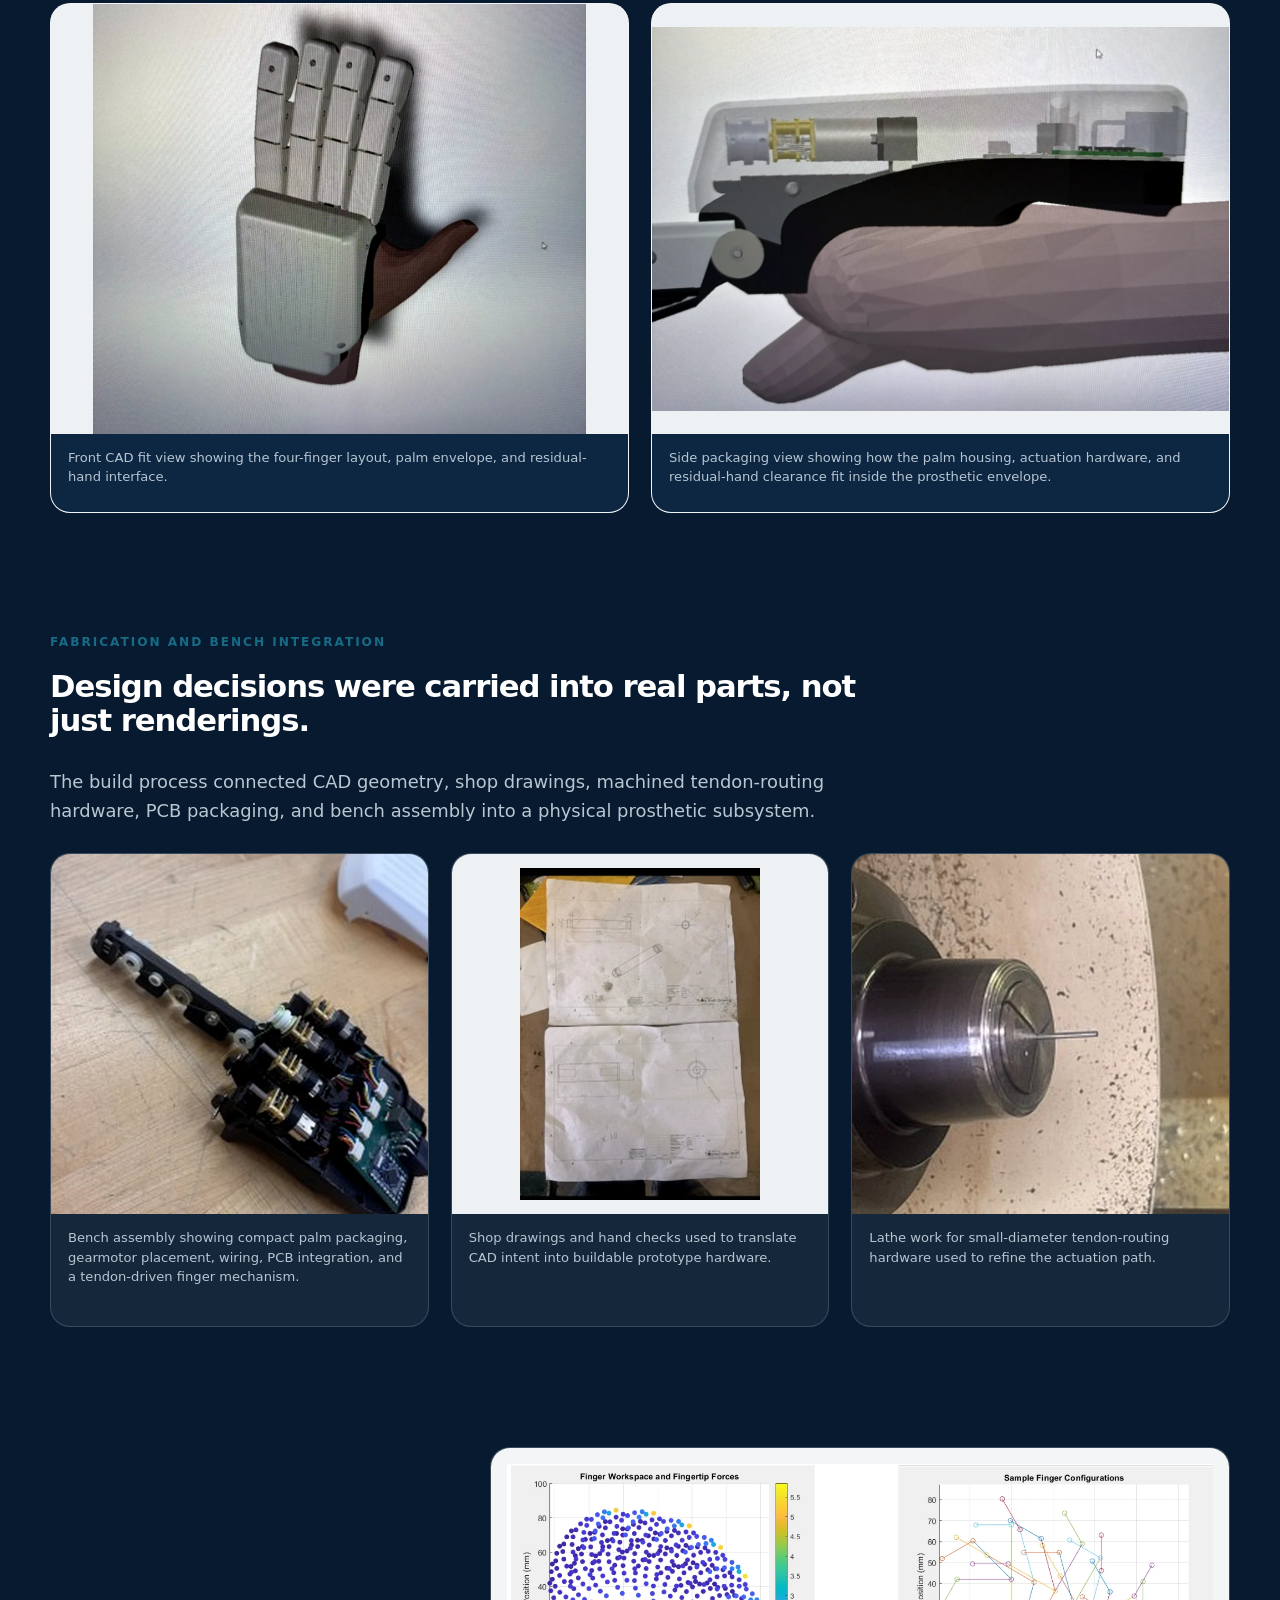
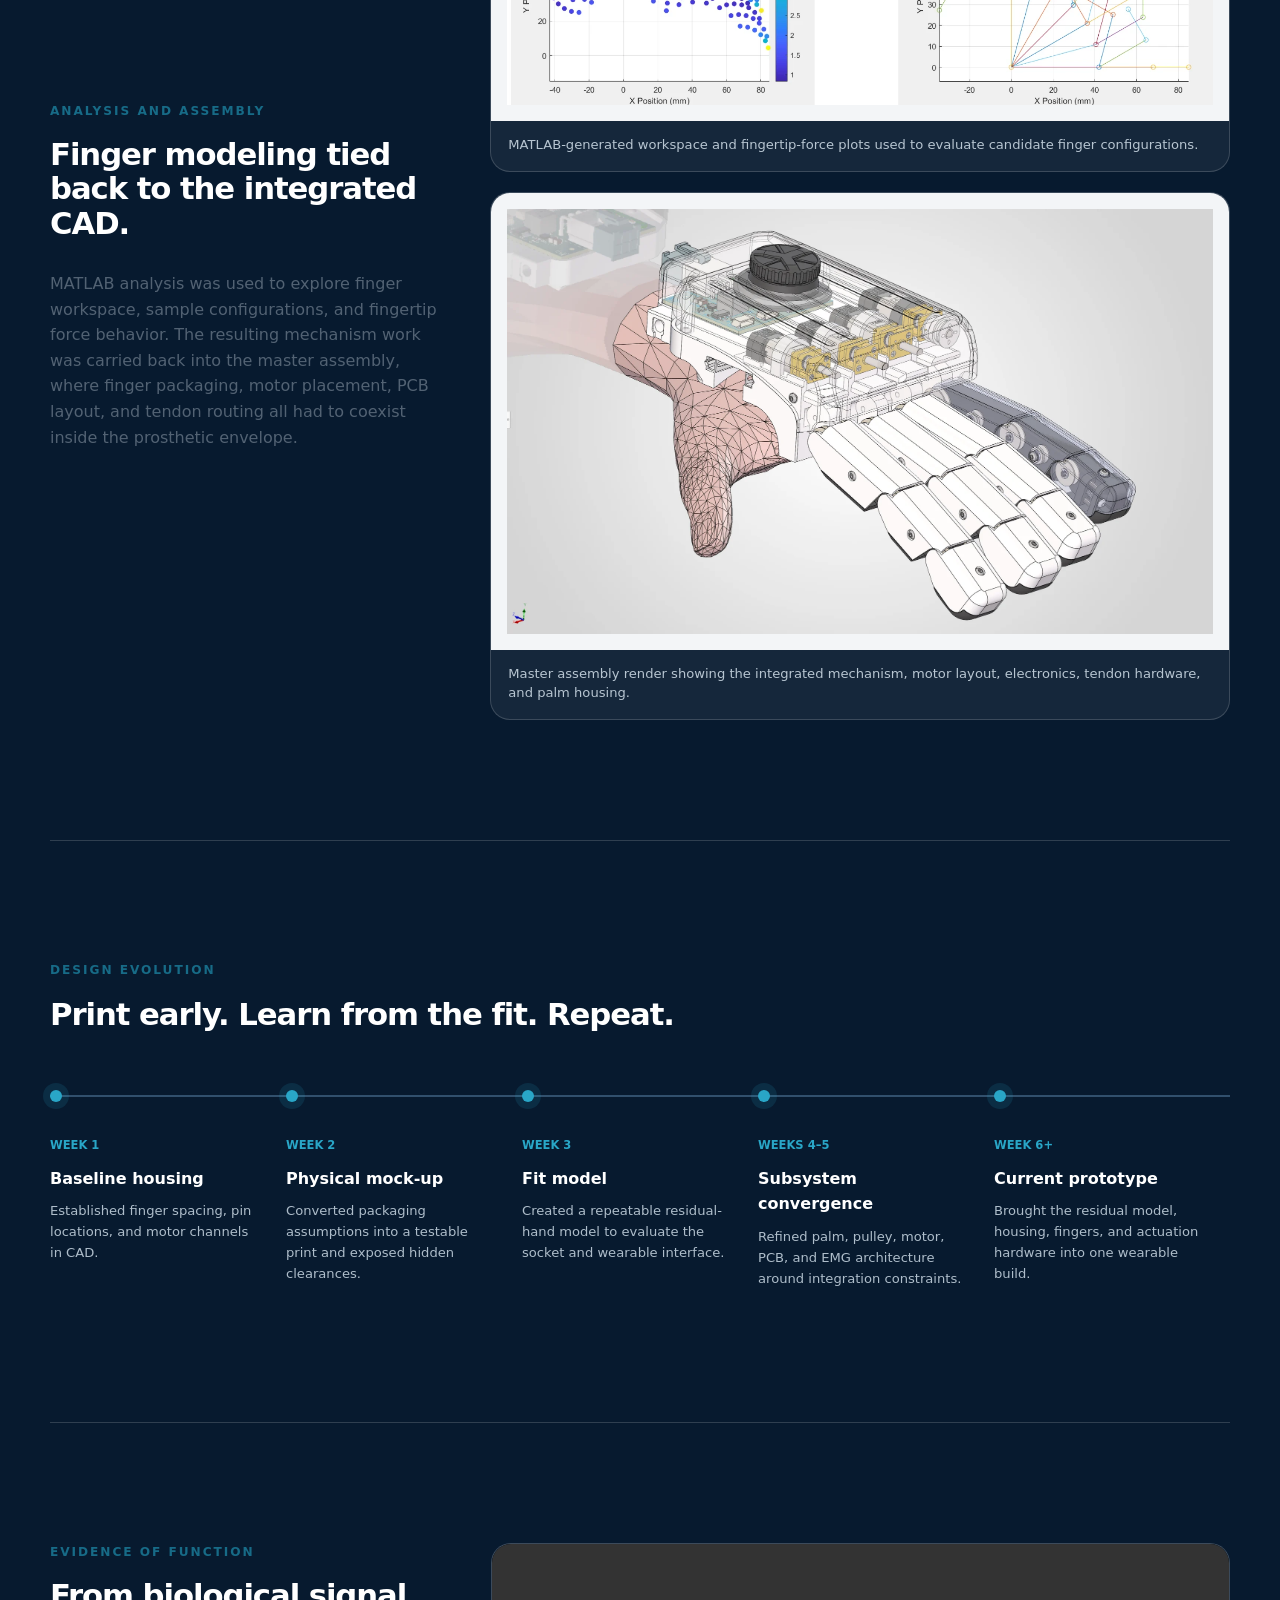
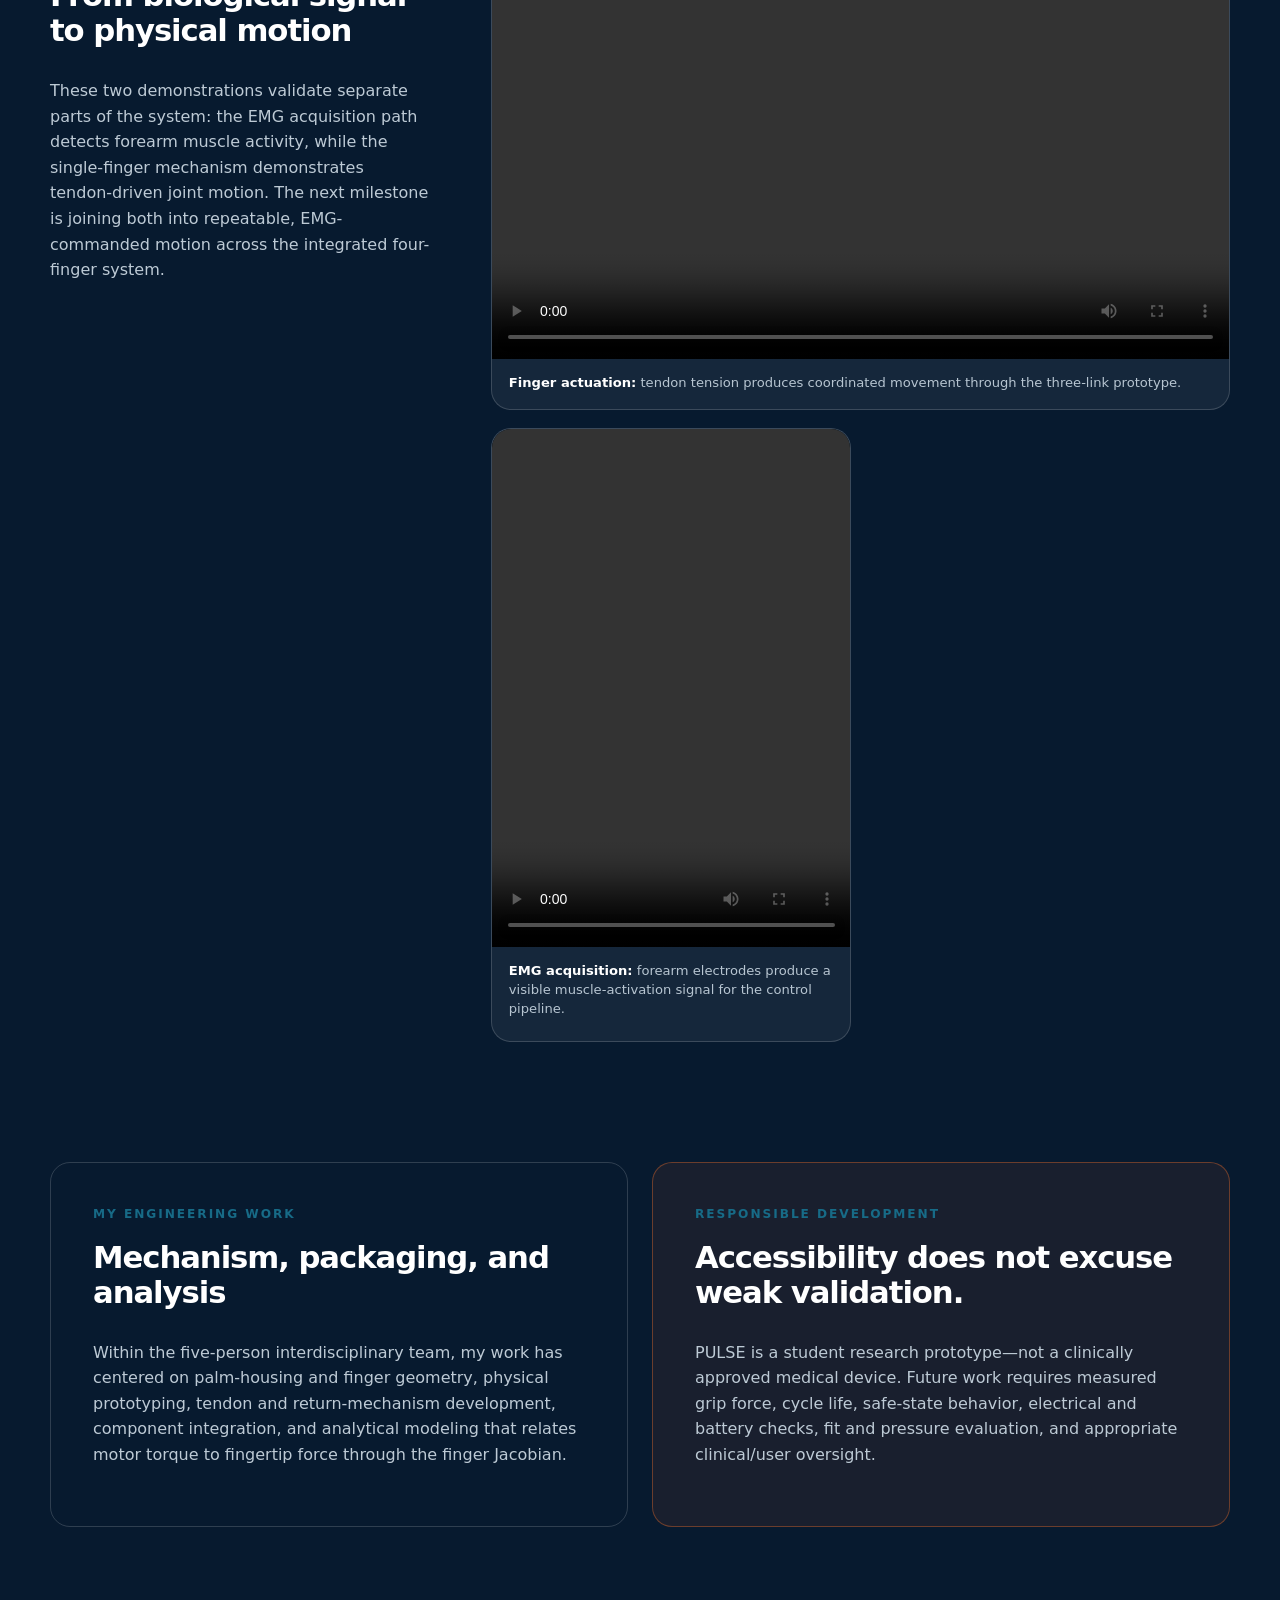
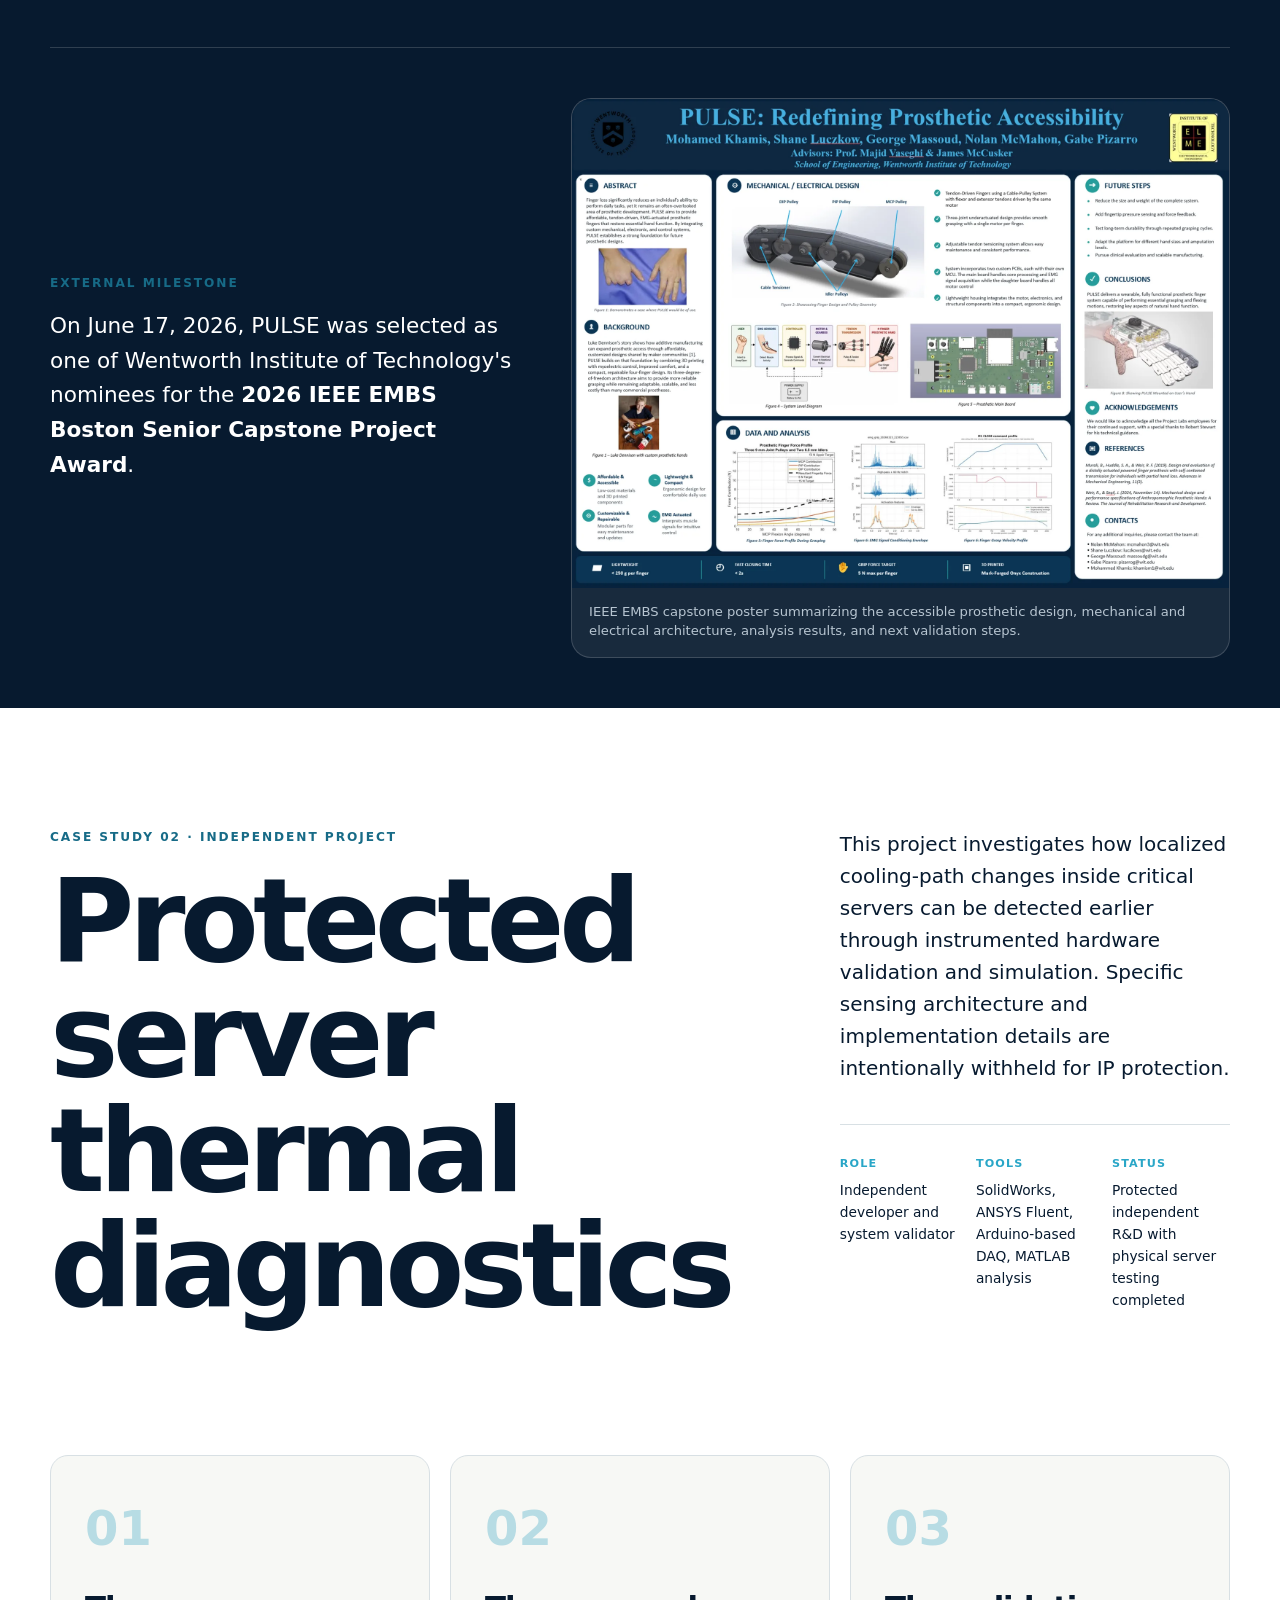
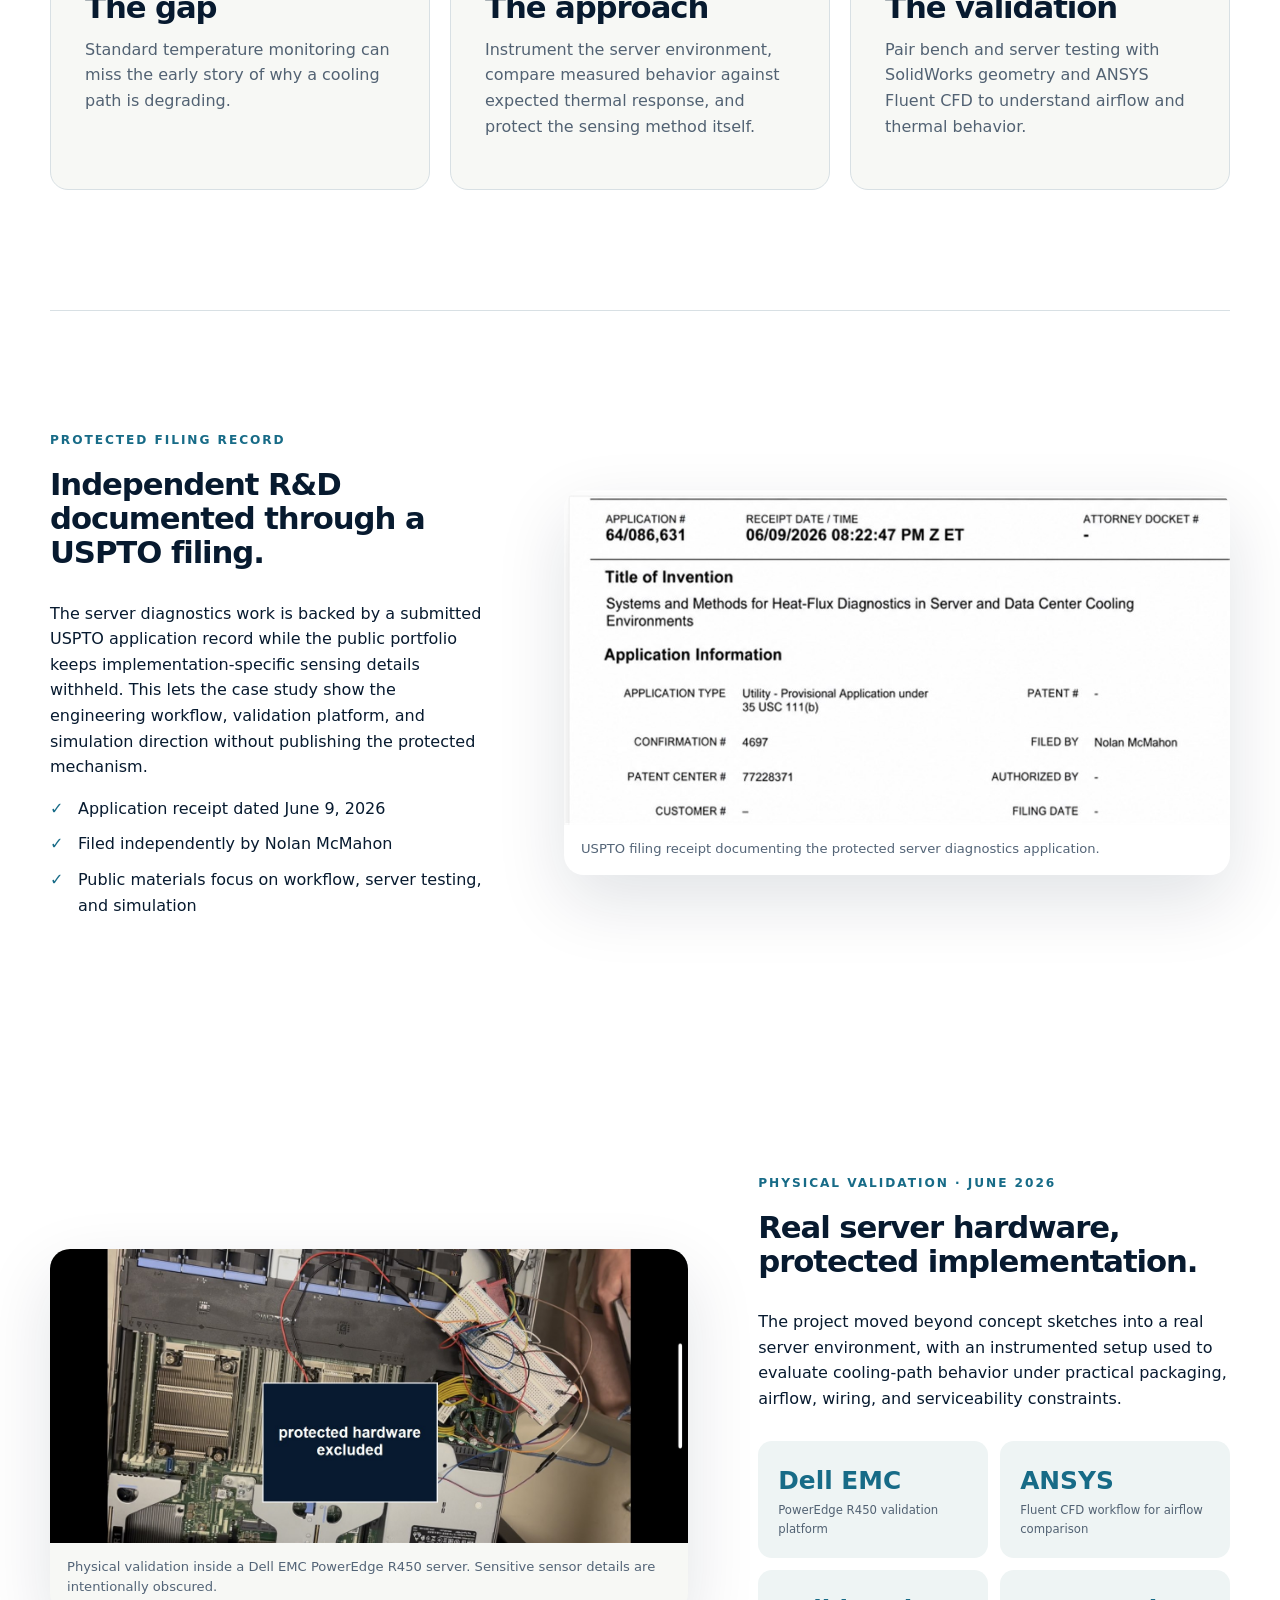
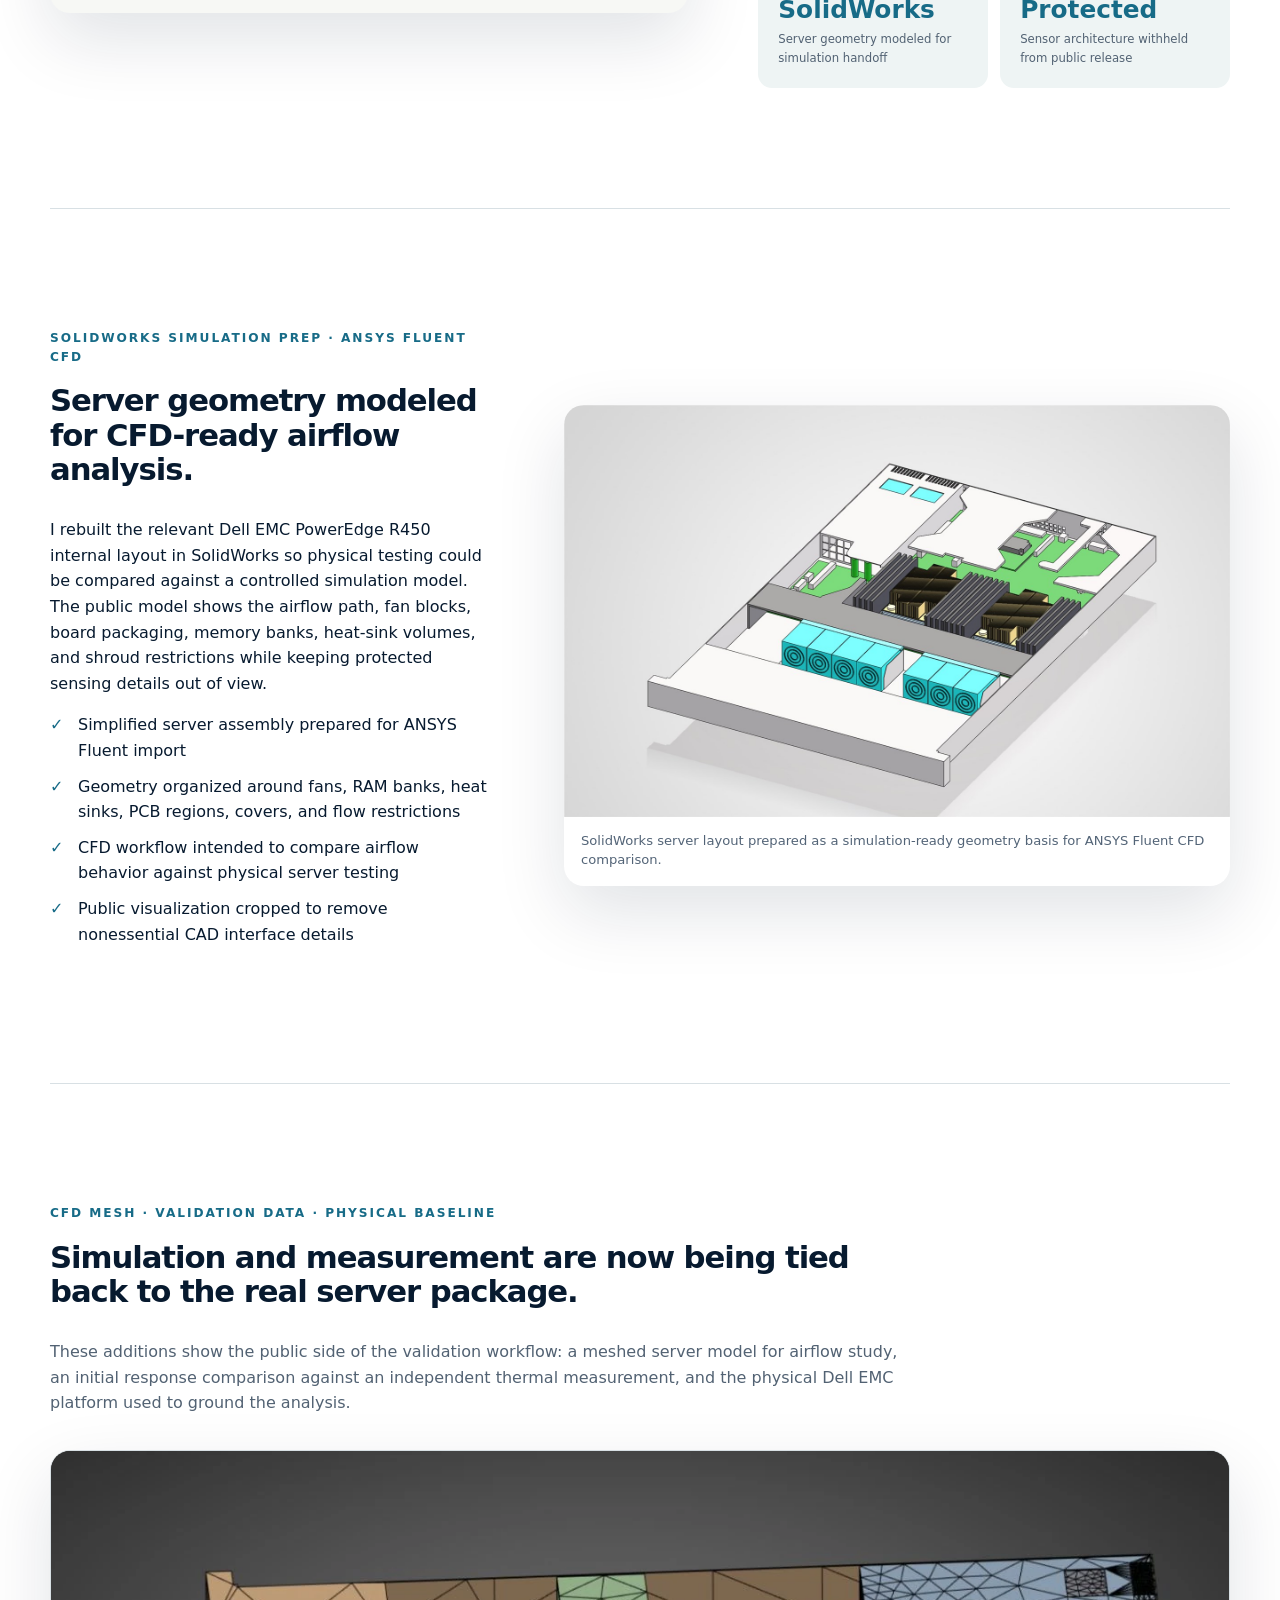
==== commit b303ef94: "Add PULSE fabrication process photos" ====
--- a/index.html
+++ b/index.html
@@ -240,6 +240,32 @@
           <figcaption>Side packaging view showing how the palm housing, actuation hardware, and residual-hand clearance fit inside the prosthetic envelope.</figcaption>
         </figure>
       </div>
+
+      <div class="section pulse-process">
+        <div class="section-heading light reveal">
+          <p class="eyebrow">Fabrication and bench integration</p>
+          <h3>Design decisions were carried into real parts, not just renderings.</h3>
+          <p>
+            The build process connected CAD geometry, shop drawings, machined tendon-routing
+            hardware, PCB packaging, and bench assembly into a physical prosthetic subsystem.
+          </p>
+        </div>
+        <div class="process-grid">
+          <figure class="reveal">
+            <img src="assets/pulse-actuation-bench-20260801.webp" alt="PULSE bench assembly showing palm housing, motors, wiring, PCB, and a finger mechanism">
+            <figcaption>Bench assembly showing compact palm packaging, gearmotor placement, wiring, PCB integration, and a tendon-driven finger mechanism.</figcaption>
+          </figure>
+          <figure class="reveal">
+            <img src="assets/pulse-shop-drawings-20260801.webp" alt="Shop drawings used during PULSE fabrication and hardware iteration">
+            <figcaption>Shop drawings and hand checks used to translate CAD intent into buildable prototype hardware.</figcaption>
+          </figure>
+          <figure class="reveal">
+            <img src="assets/pulse-lathe-hardware-20260801.webp" alt="Lathe setup for small tendon-routing hardware used in the PULSE mechanism">
+            <figcaption>Lathe work for small-diameter tendon-routing hardware used to refine the actuation path.</figcaption>
+          </figure>
+        </div>
+      </div>
+
       <div class="section pulse-analysis">
         <div class="drawing-copy reveal">
           <p class="eyebrow">Analysis and assembly</p>
--- a/styles.css
+++ b/styles.css
@@ -244,6 +244,35 @@
 }
 figcaption { padding: 14px 17px 17px; color: #536477; font-size: .82rem; line-height: 1.45; }
 .case-study-dark figcaption { color: #b7c5d1; }
+
+.pulse-process { padding-top: 0; }
+.pulse-process .section-heading {
+  max-width: 860px;
+  margin-bottom: 28px;
+}
+.process-grid {
+  display: grid;
+  grid-template-columns: repeat(3, 1fr);
+  gap: 22px;
+}
+.process-grid figure {
+  overflow: hidden;
+  background: rgba(255,255,255,.06);
+  border: 1px solid var(--dark-line);
+  border-radius: 20px;
+}
+.process-grid img {
+  width: 100%;
+  height: 360px;
+  object-fit: cover;
+  background: #0d2743;
+}
+.process-grid figure:nth-child(2) img {
+  object-fit: contain;
+  padding: 14px;
+  background: #eef1f4;
+}
+.process-grid figcaption { min-height: 112px; }
 
 .drawing-feature {
   display: grid;
@@ -463,7 +492,7 @@
   .signal-flow { grid-template-columns: 1fr; }
   .signal-flow i { transform: rotate(90deg); justify-self: center; }
   .timeline { grid-template-columns: 1fr 1fr; gap: 30px 0; }
-  .media-grid, .review-grid { grid-template-columns: 1fr 1fr; }
+  .media-grid, .review-grid, .process-grid { grid-template-columns: 1fr 1fr; }
   .media-wide { grid-column: 1 / -1; grid-row: auto; }
   .media-wide img { height: 500px; }
   .review-large { grid-column: 1 / -1; grid-row: auto; }
@@ -489,10 +518,10 @@
   .section { padding: 82px 0; }
   .case-hero { gap: 35px; }
   .project-meta { grid-template-columns: 1fr; }
-  .media-grid, .review-grid, .chart-grid, .evidence-grid, .contribution-grid { grid-template-columns: 1fr; }
+  .media-grid, .review-grid, .process-grid, .chart-grid, .evidence-grid, .contribution-grid { grid-template-columns: 1fr; }
   .media-wide { grid-column: auto; }
   .evidence-wide { grid-column: auto; }
-  .media-grid img, .media-wide img, .review-grid img, .review-large img { height: 390px; }
+  .media-grid img, .media-wide img, .review-grid img, .review-large img, .process-grid img { height: 390px; }
   .evidence-card img { height: auto; }
   .timeline { grid-template-columns: 1fr; }
   .milestone { grid-template-columns: 1fr; gap: 20px; }
@@ -584,6 +613,7 @@
   .insight-card,
   .media-grid figure,
   .review-grid figure,
+  .process-grid figure,
   .analysis-figures figure,
   .video-card,
   .experience-list article,
@@ -602,6 +632,7 @@
   .media-wide img,
   .review-grid img,
   .review-large img,
+  .process-grid img,
   .analysis-figures img {
     height: auto;
     max-height: 520px;
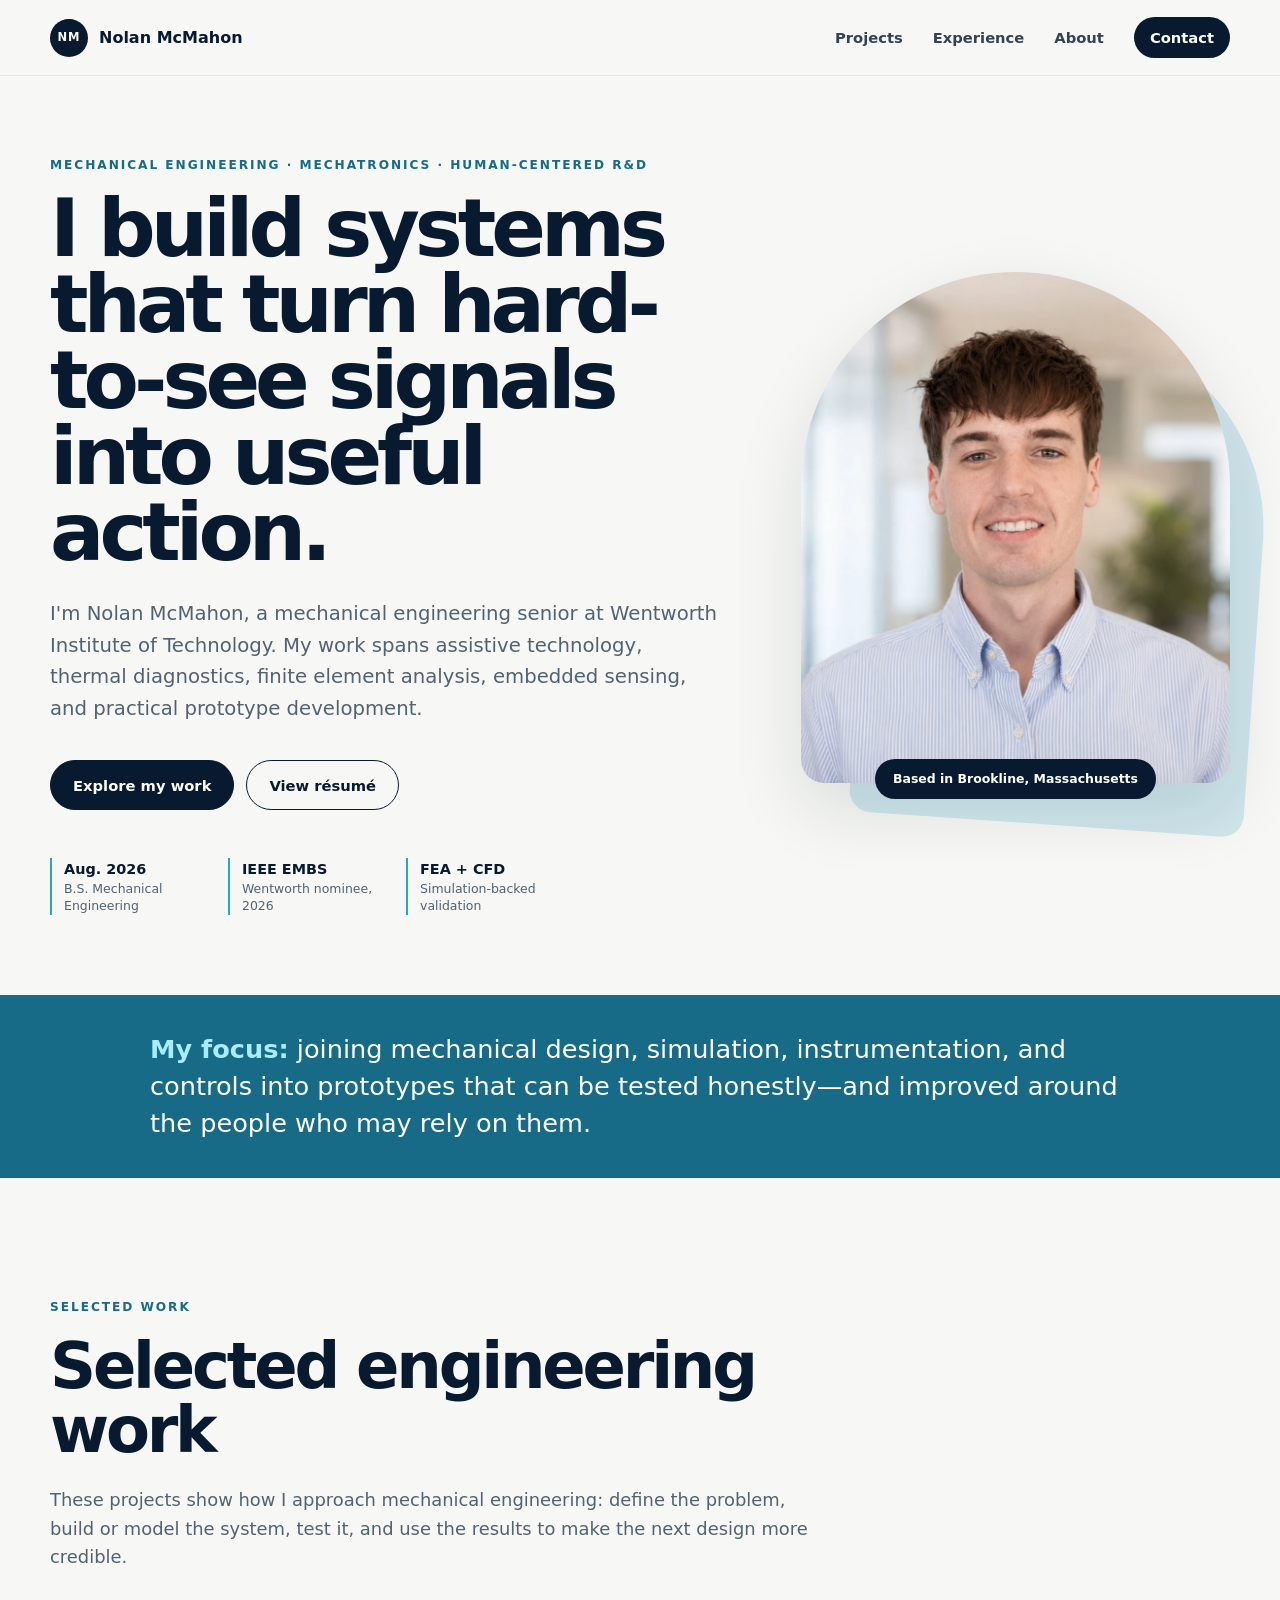
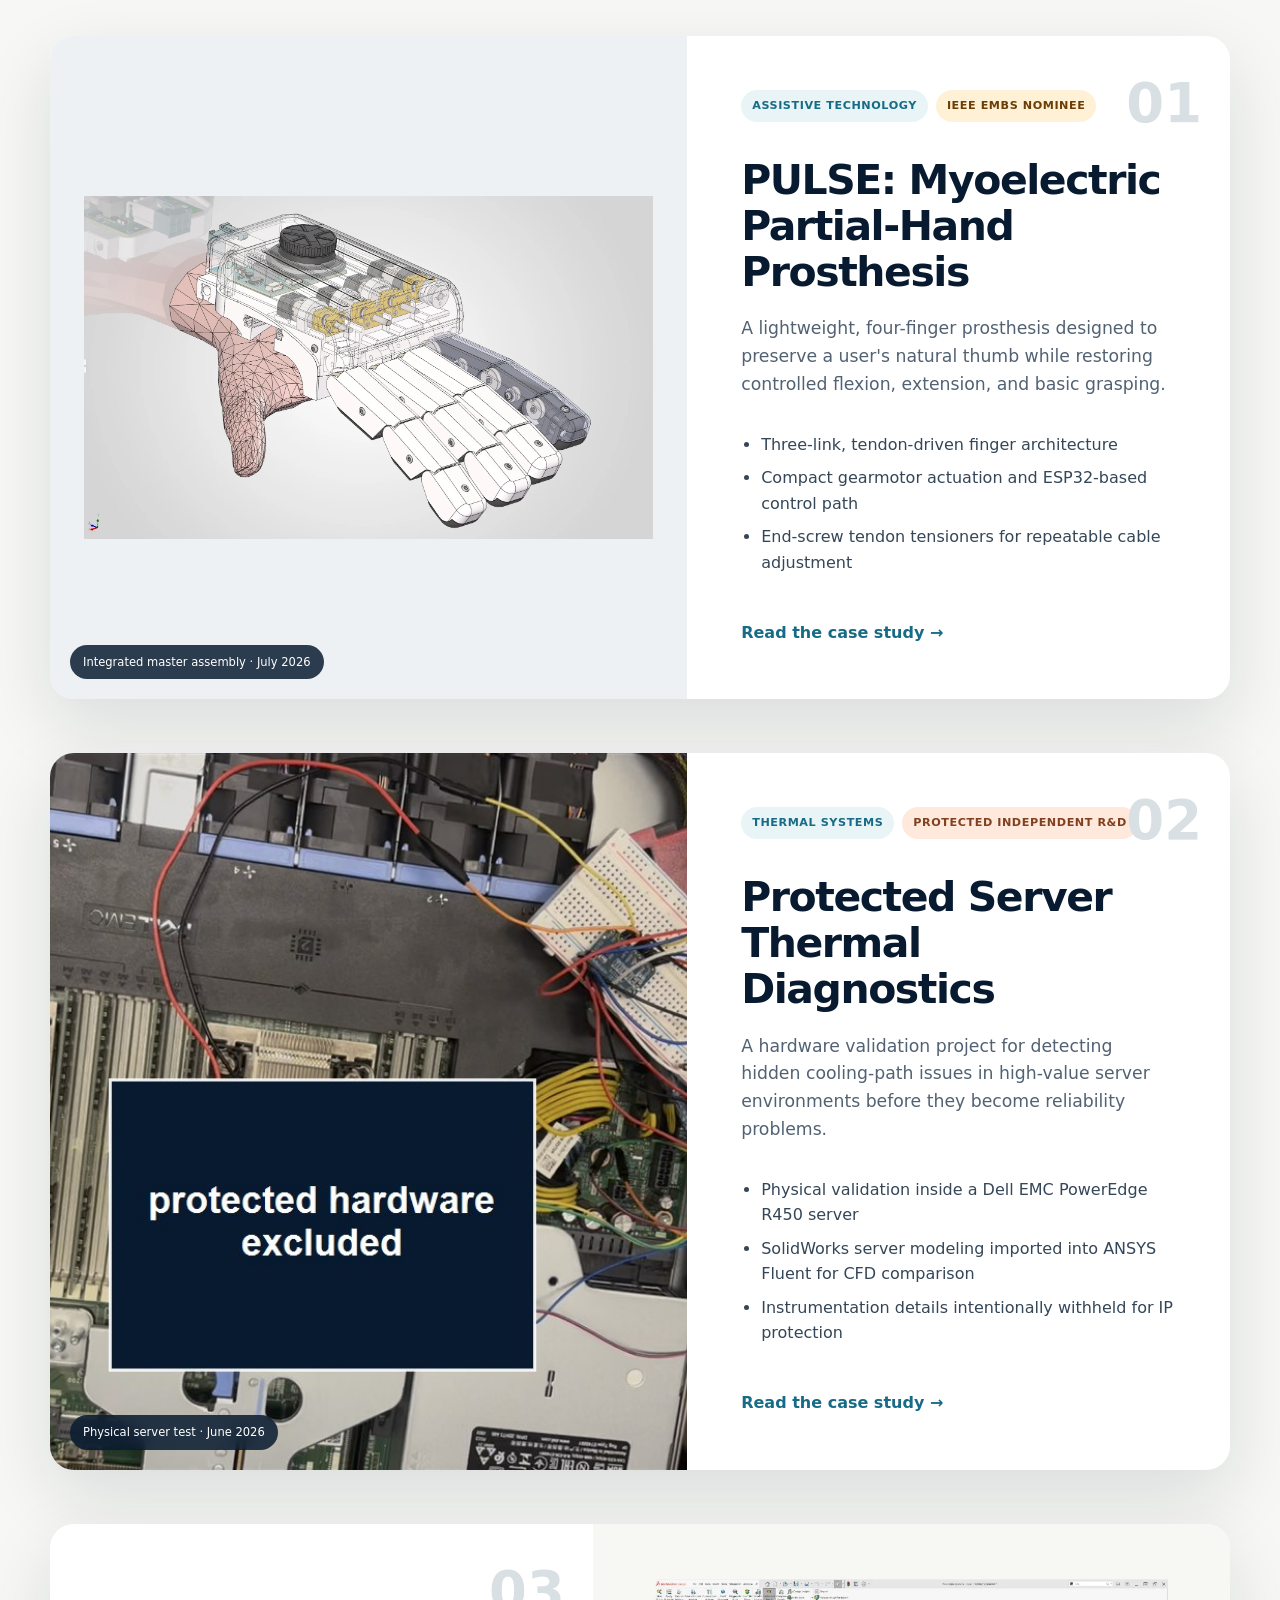
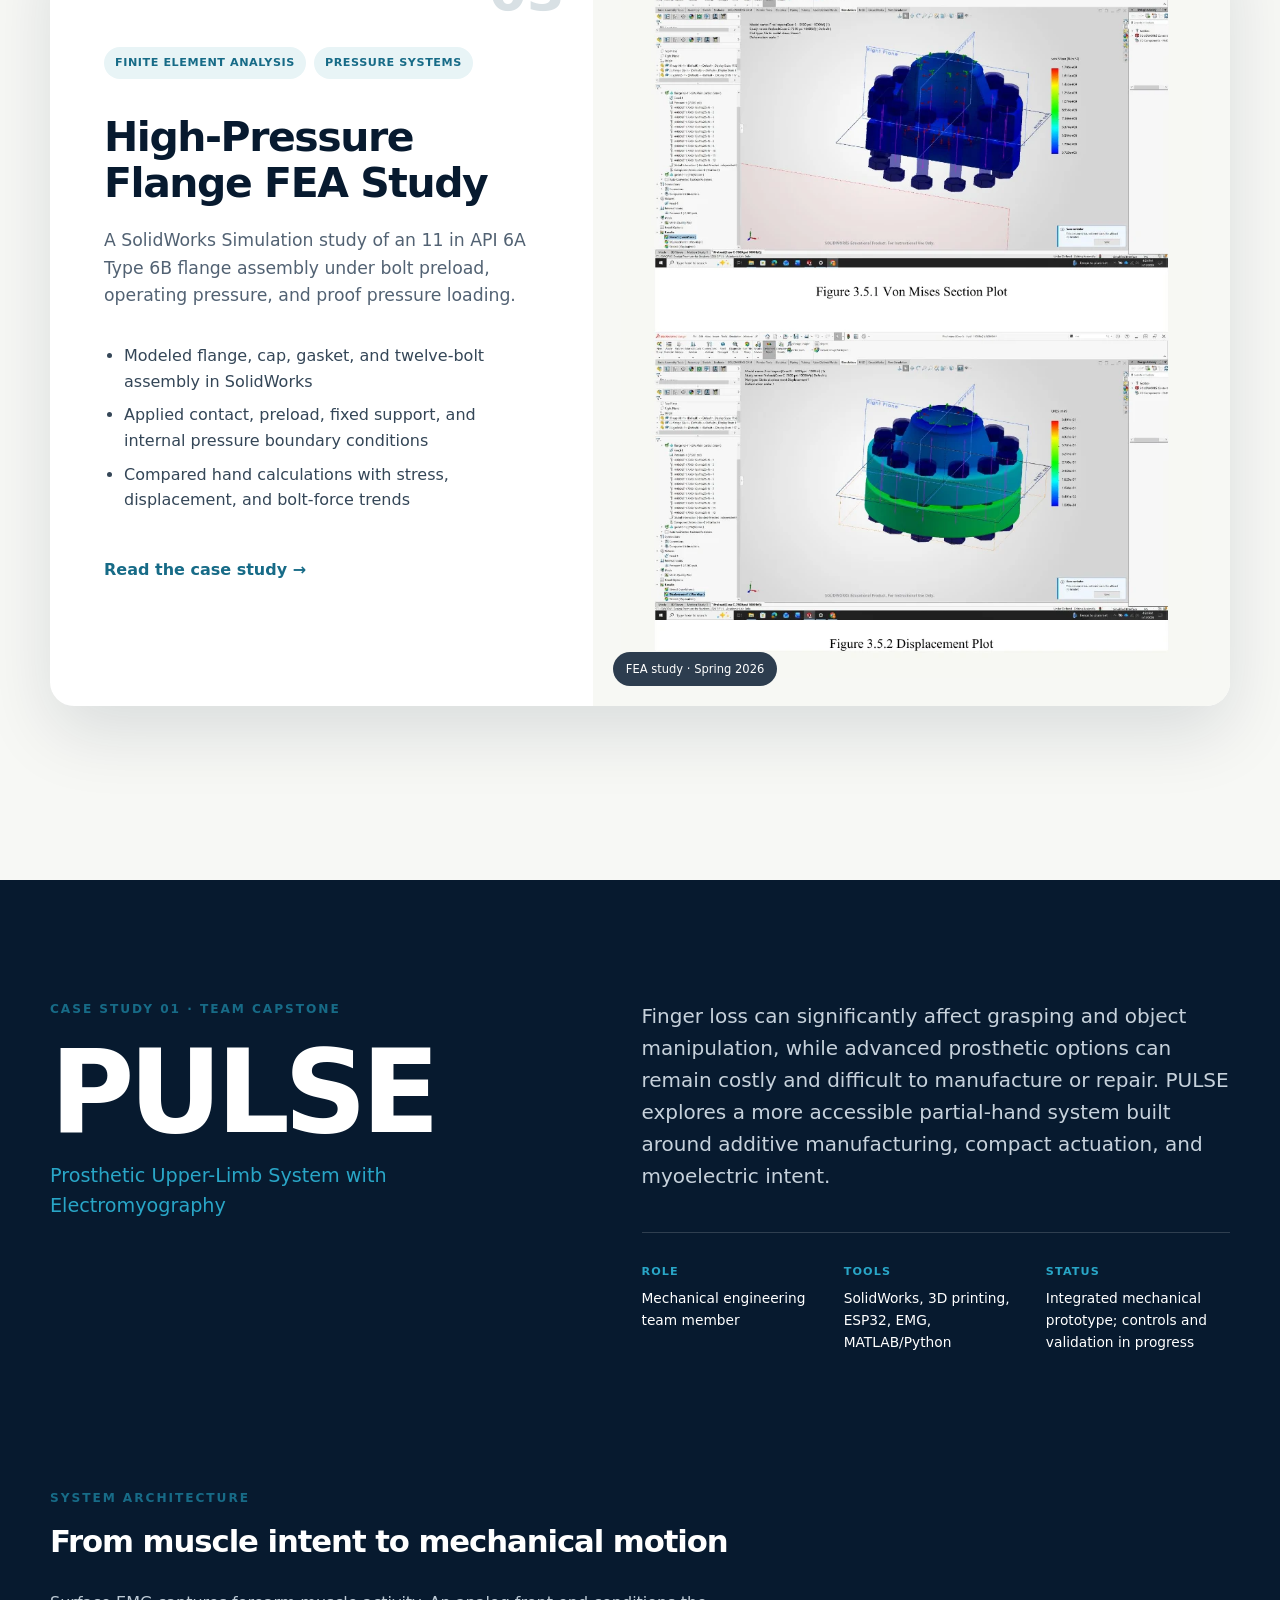
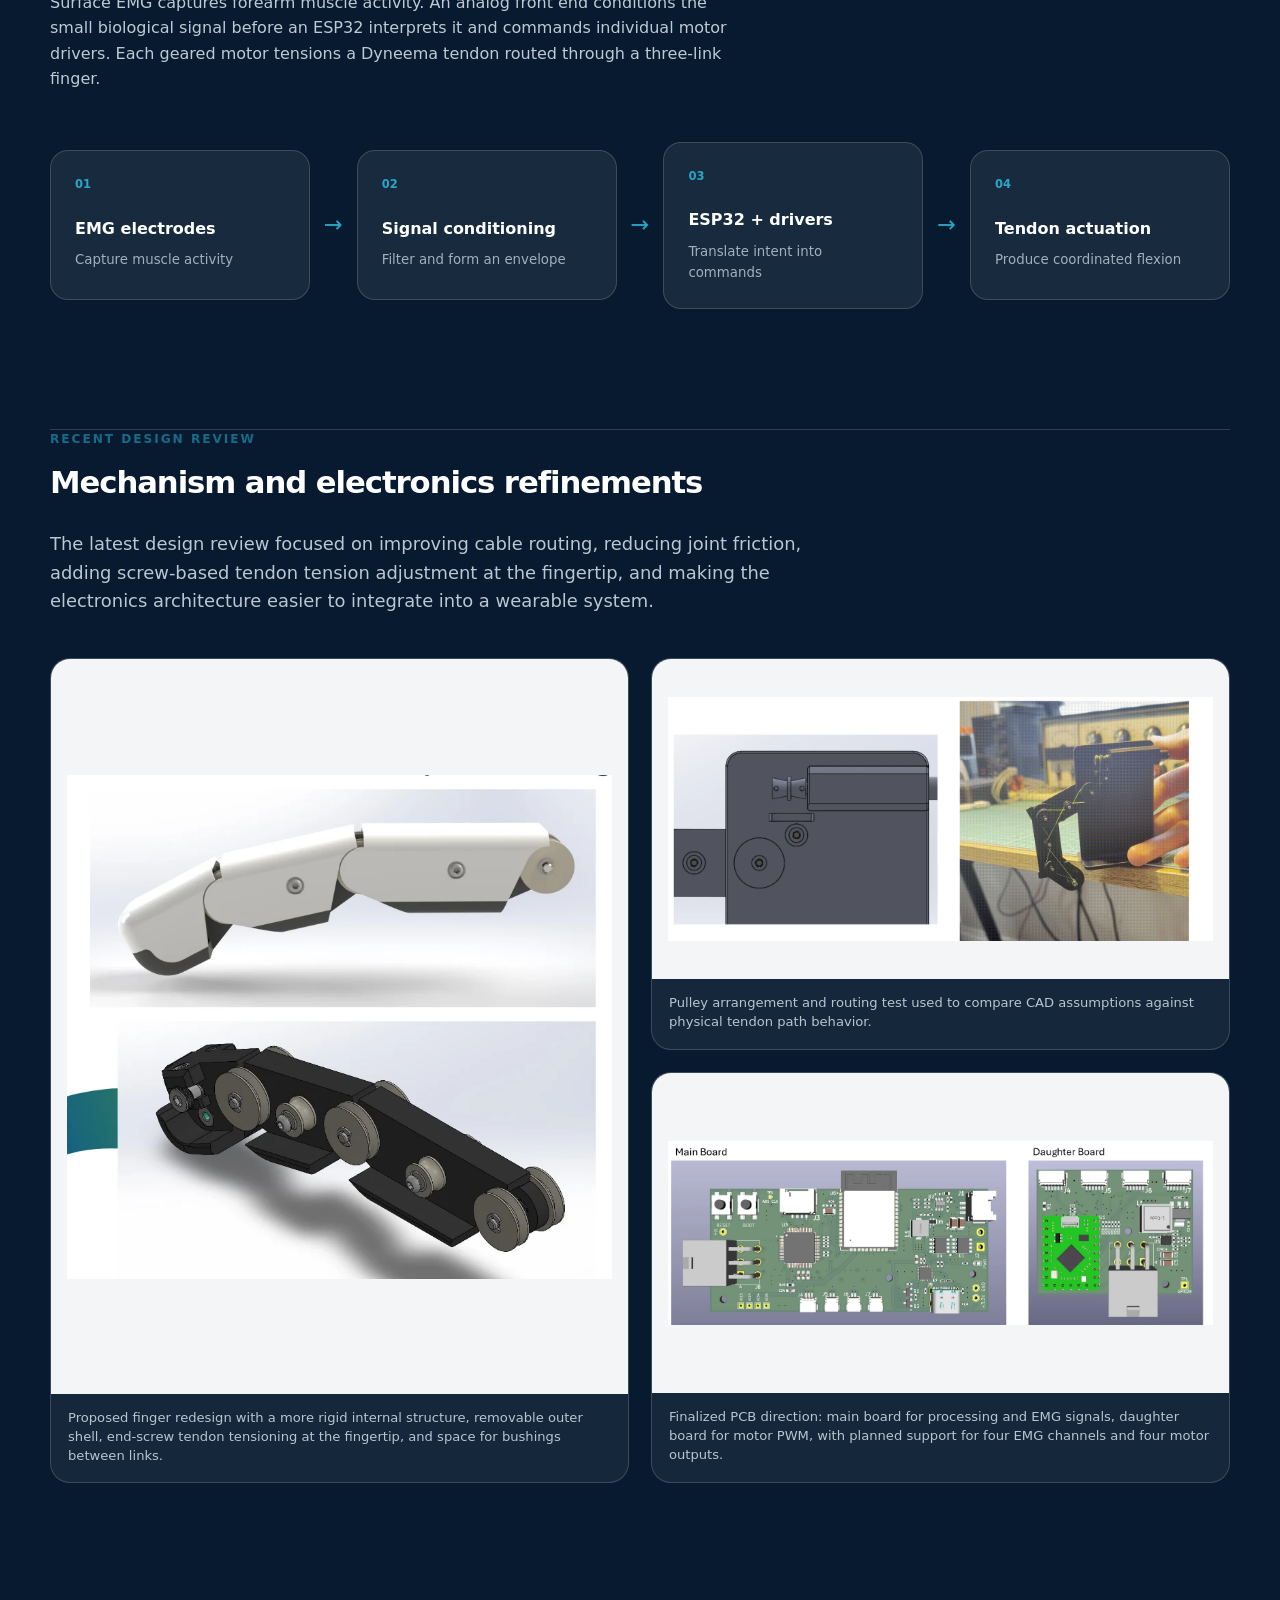
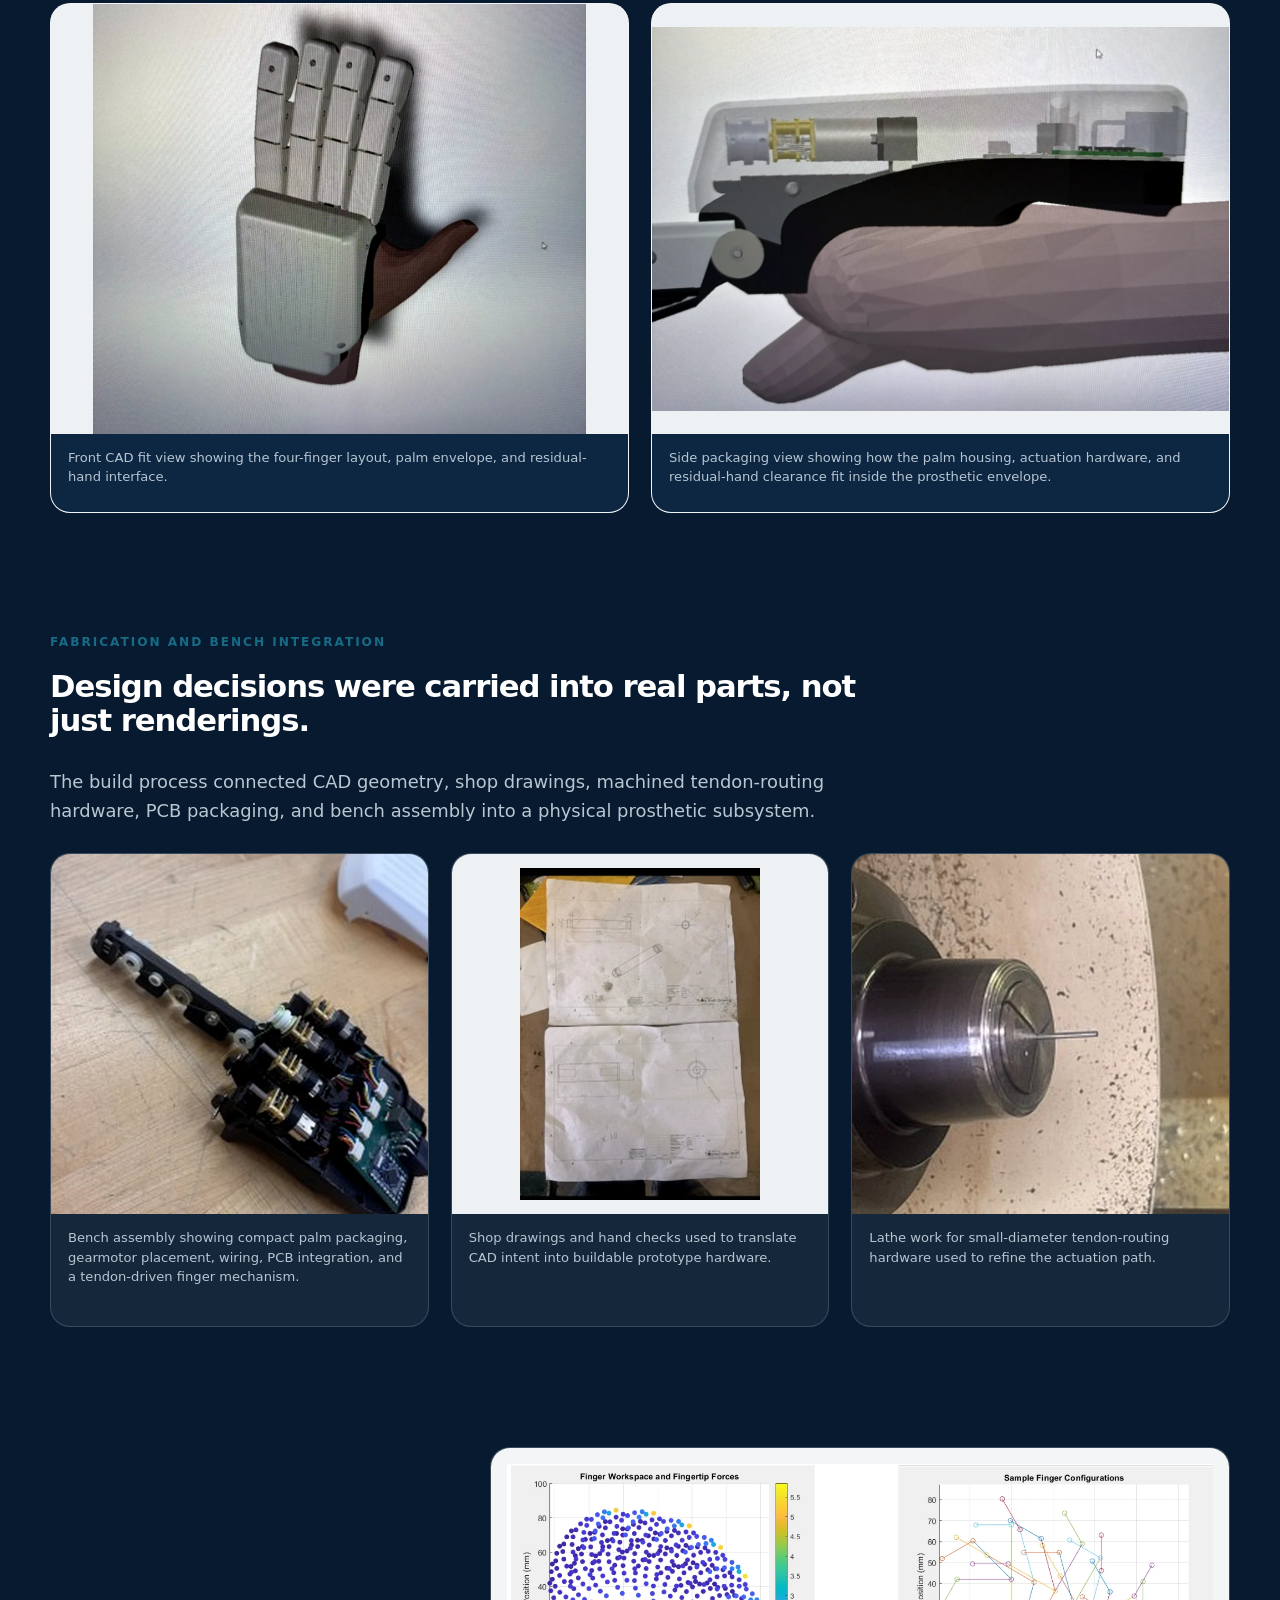
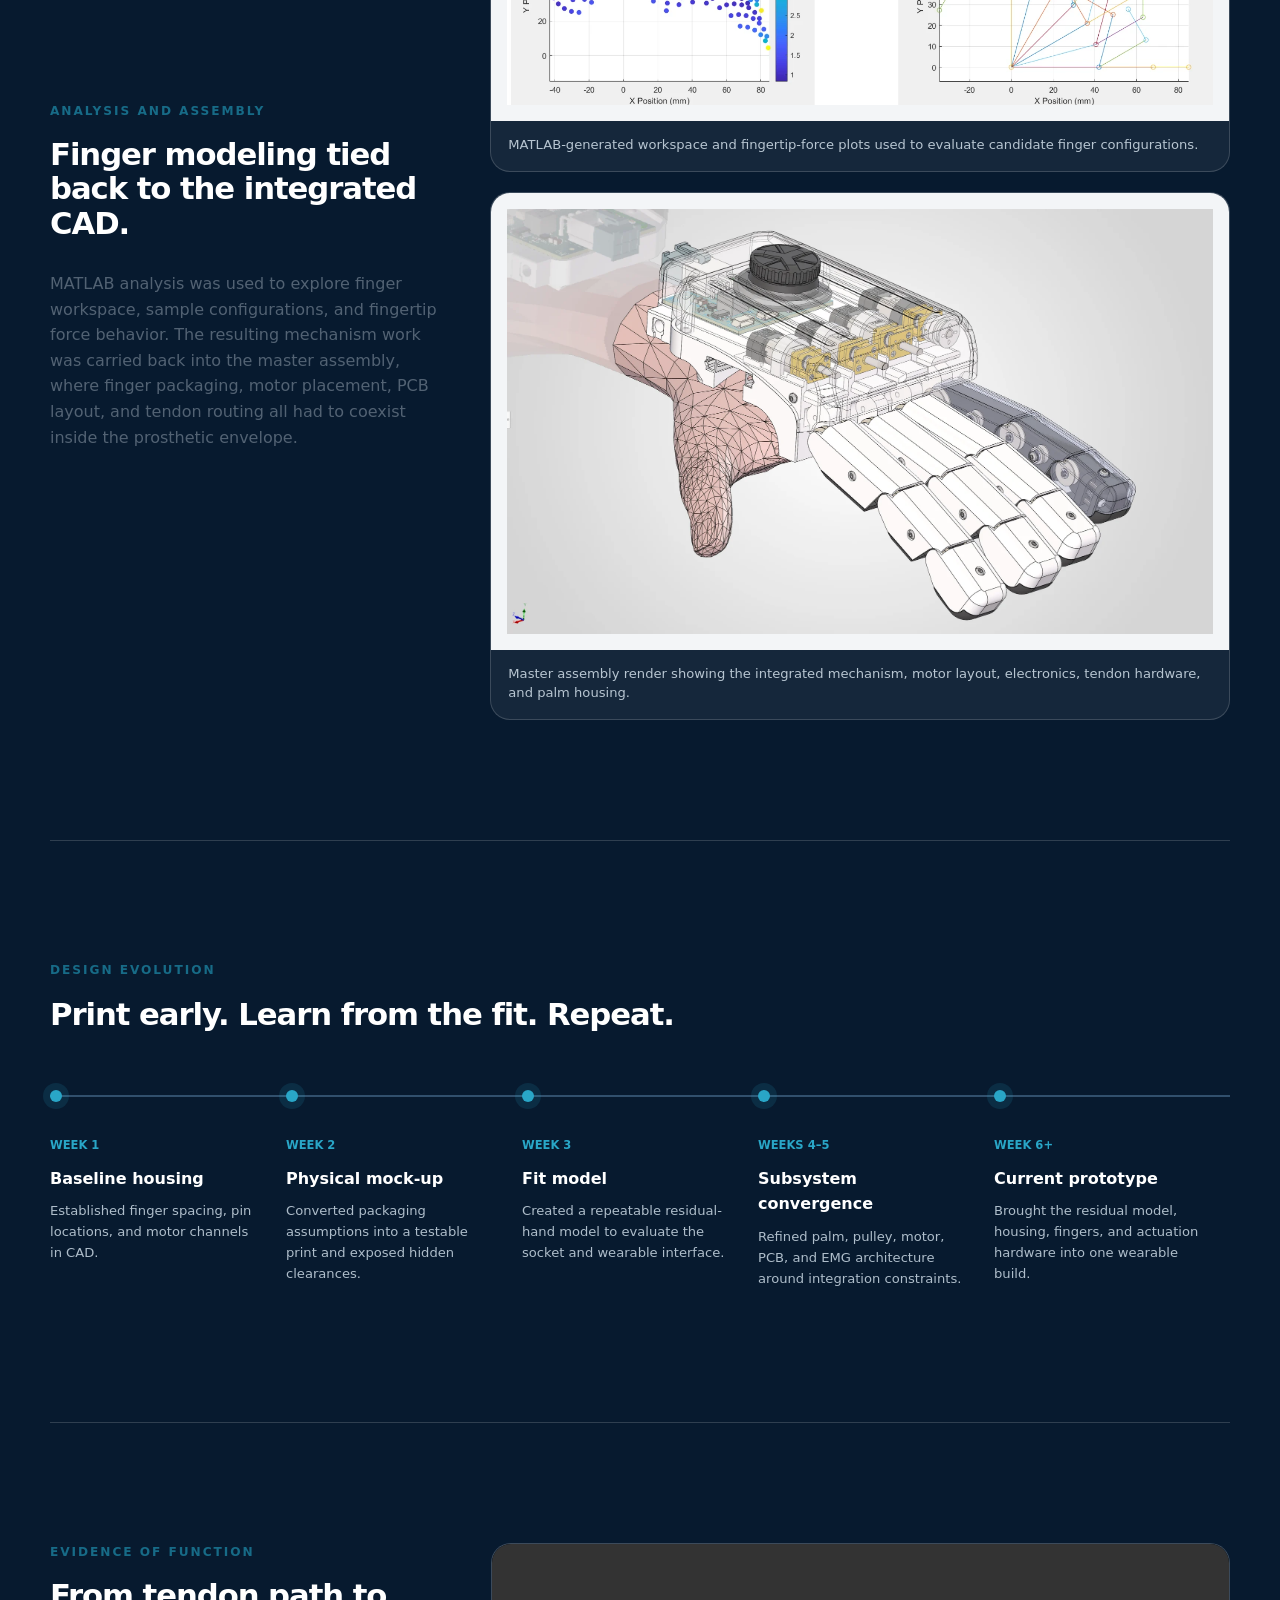
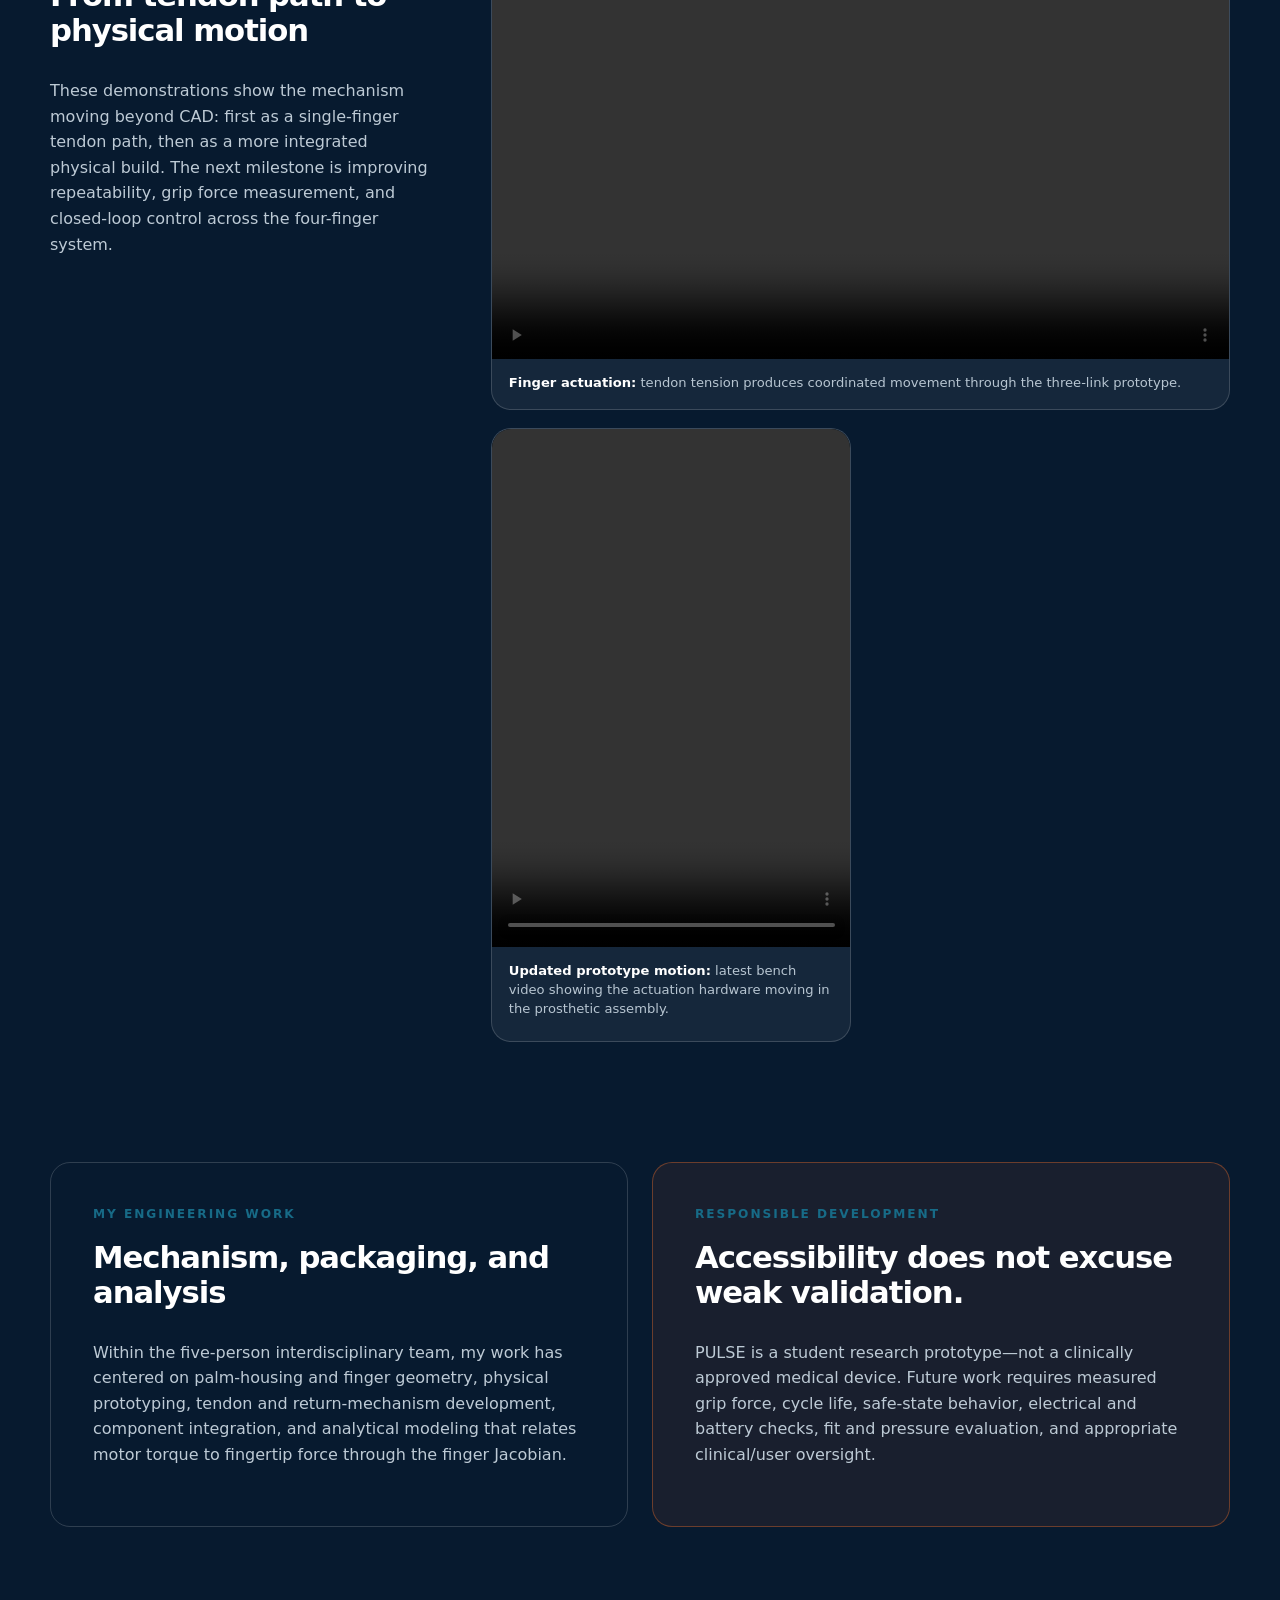
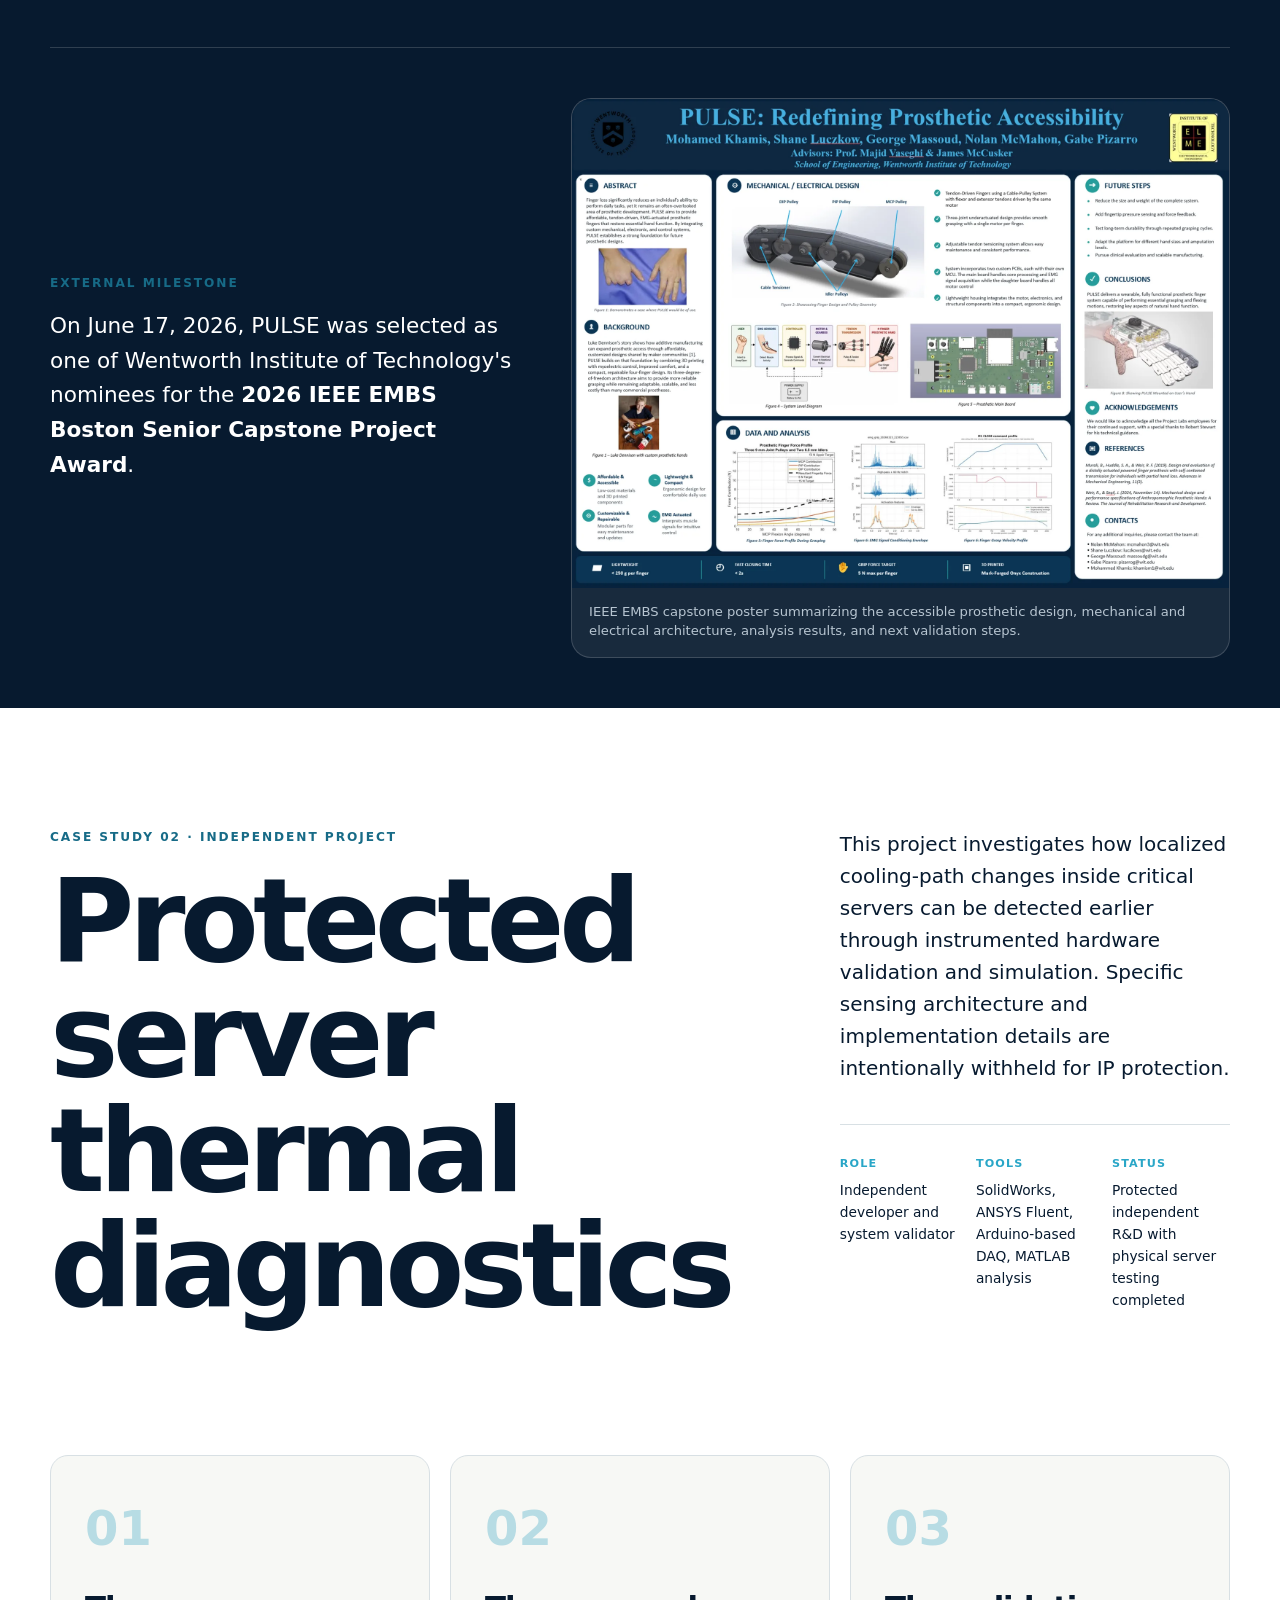
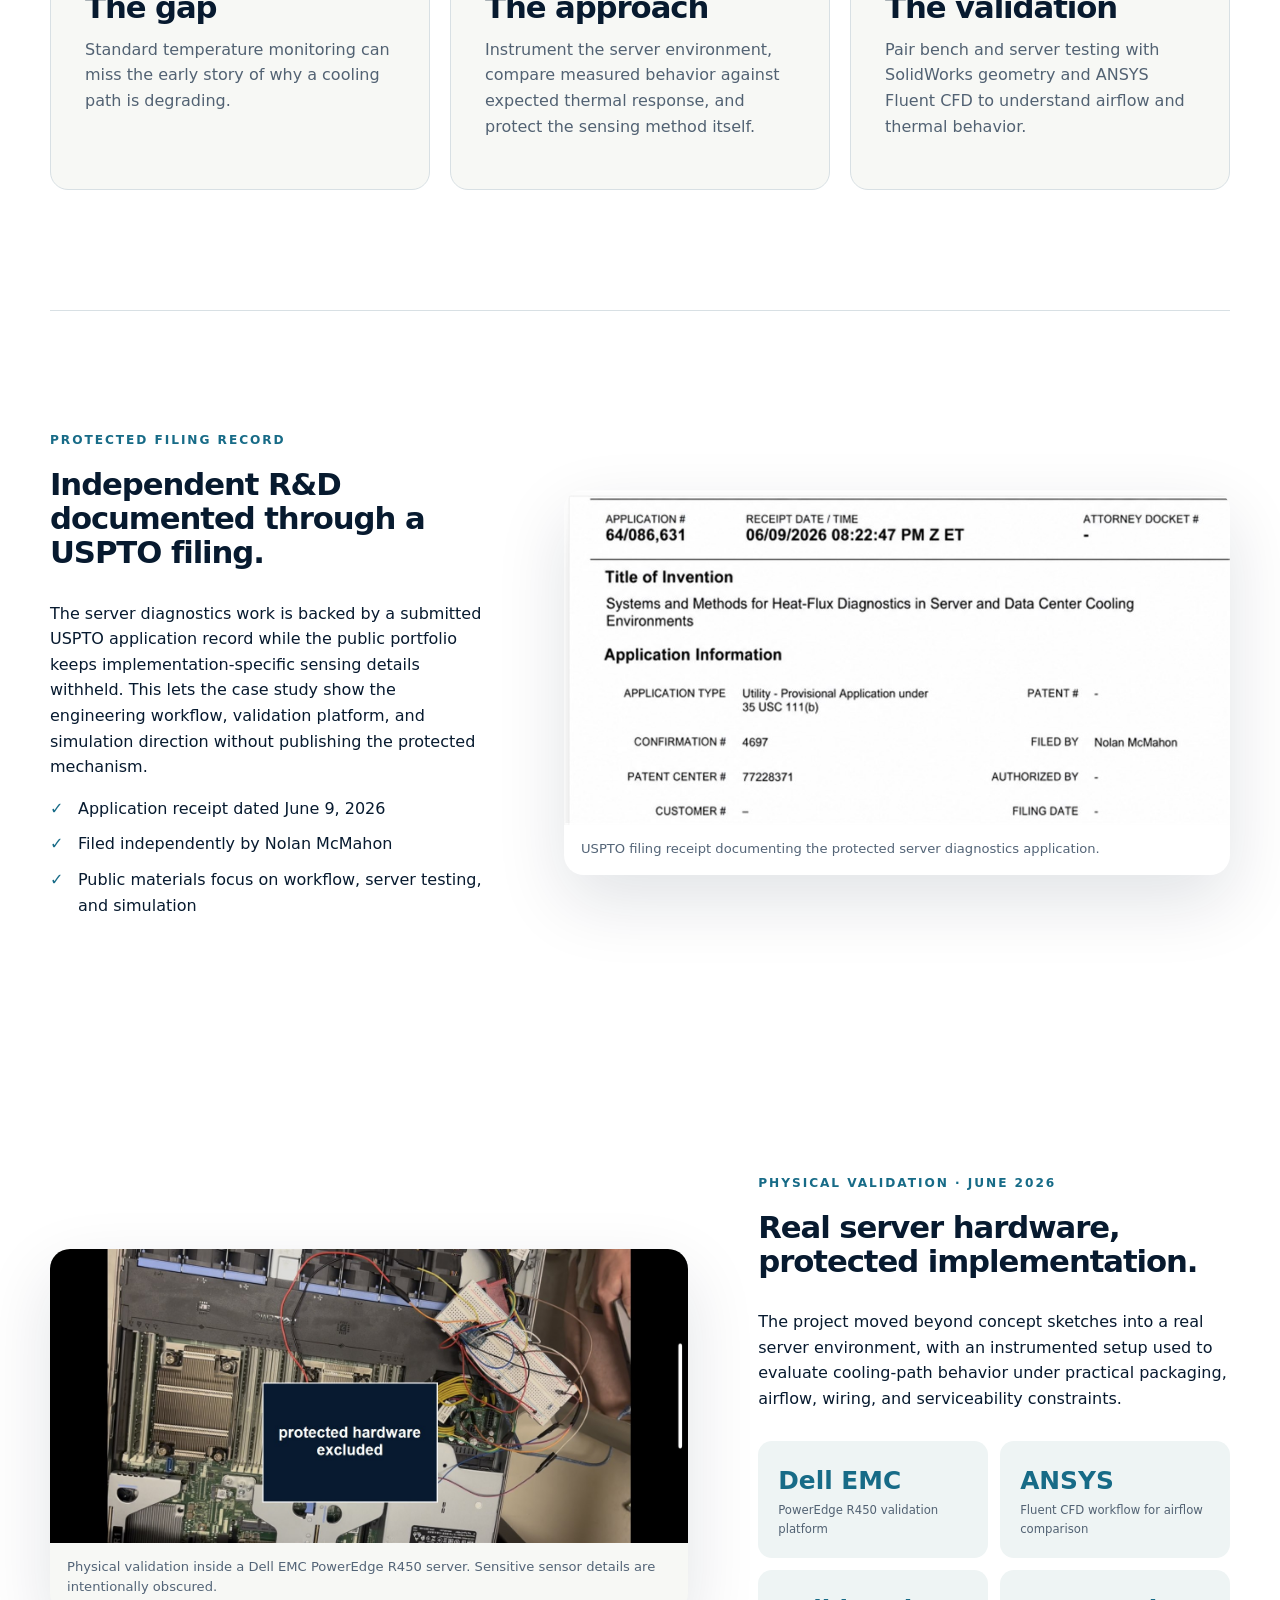
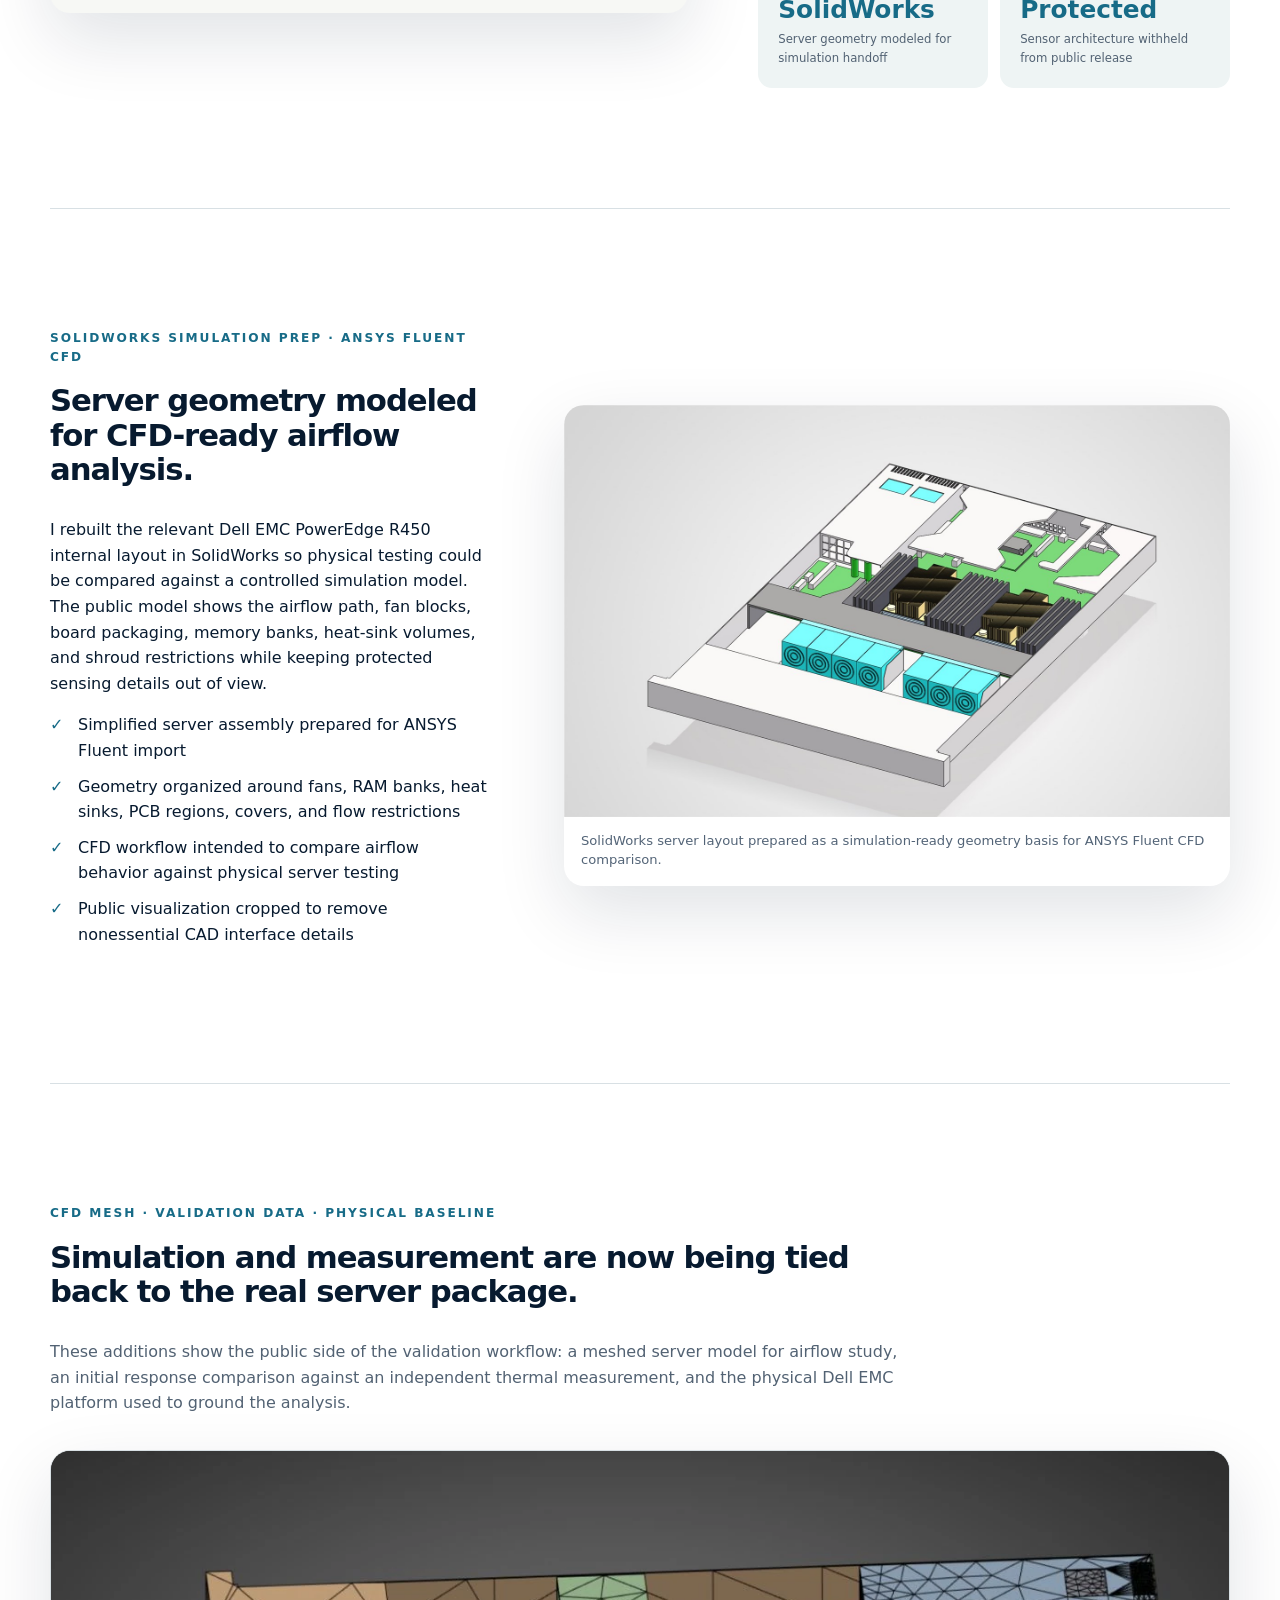
==== commit 2fc1136e: "Replace PULSE EMG video with latest motion clip" ====
--- a/index.html
+++ b/index.html
@@ -307,12 +307,12 @@
       <div class="section video-section">
         <div class="video-copy reveal">
           <p class="eyebrow">Evidence of function</p>
-          <h3>From biological signal to physical motion</h3>
-          <p>
-            These two demonstrations validate separate parts of the system: the EMG acquisition
-            path detects forearm muscle activity, while the single-finger mechanism demonstrates
-            tendon-driven joint motion. The next milestone is joining both into repeatable,
-            EMG-commanded motion across the integrated four-finger system.
+          <h3>From tendon path to physical motion</h3>
+          <p>
+            These demonstrations show the mechanism moving beyond CAD: first as a single-finger
+            tendon path, then as a more integrated physical build. The next milestone is improving
+            repeatability, grip force measurement, and closed-loop control across the four-finger
+            system.
           </p>
         </div>
         <div class="video-grid">
@@ -325,10 +325,10 @@
           </figure>
           <figure class="video-card reveal">
             <video controls playsinline preload="metadata">
-              <source src="assets/pulse-emg-demo.mp4" type="video/mp4">
+              <source src="assets/pulse-latest-motion-20260804.mp4" type="video/mp4">
               Your browser does not support embedded video.
             </video>
-            <figcaption><strong>EMG acquisition:</strong> forearm electrodes produce a visible muscle-activation signal for the control pipeline.</figcaption>
+            <figcaption><strong>Updated prototype motion:</strong> latest bench video showing the actuation hardware moving in the prosthetic assembly.</figcaption>
           </figure>
         </div>
       </div>
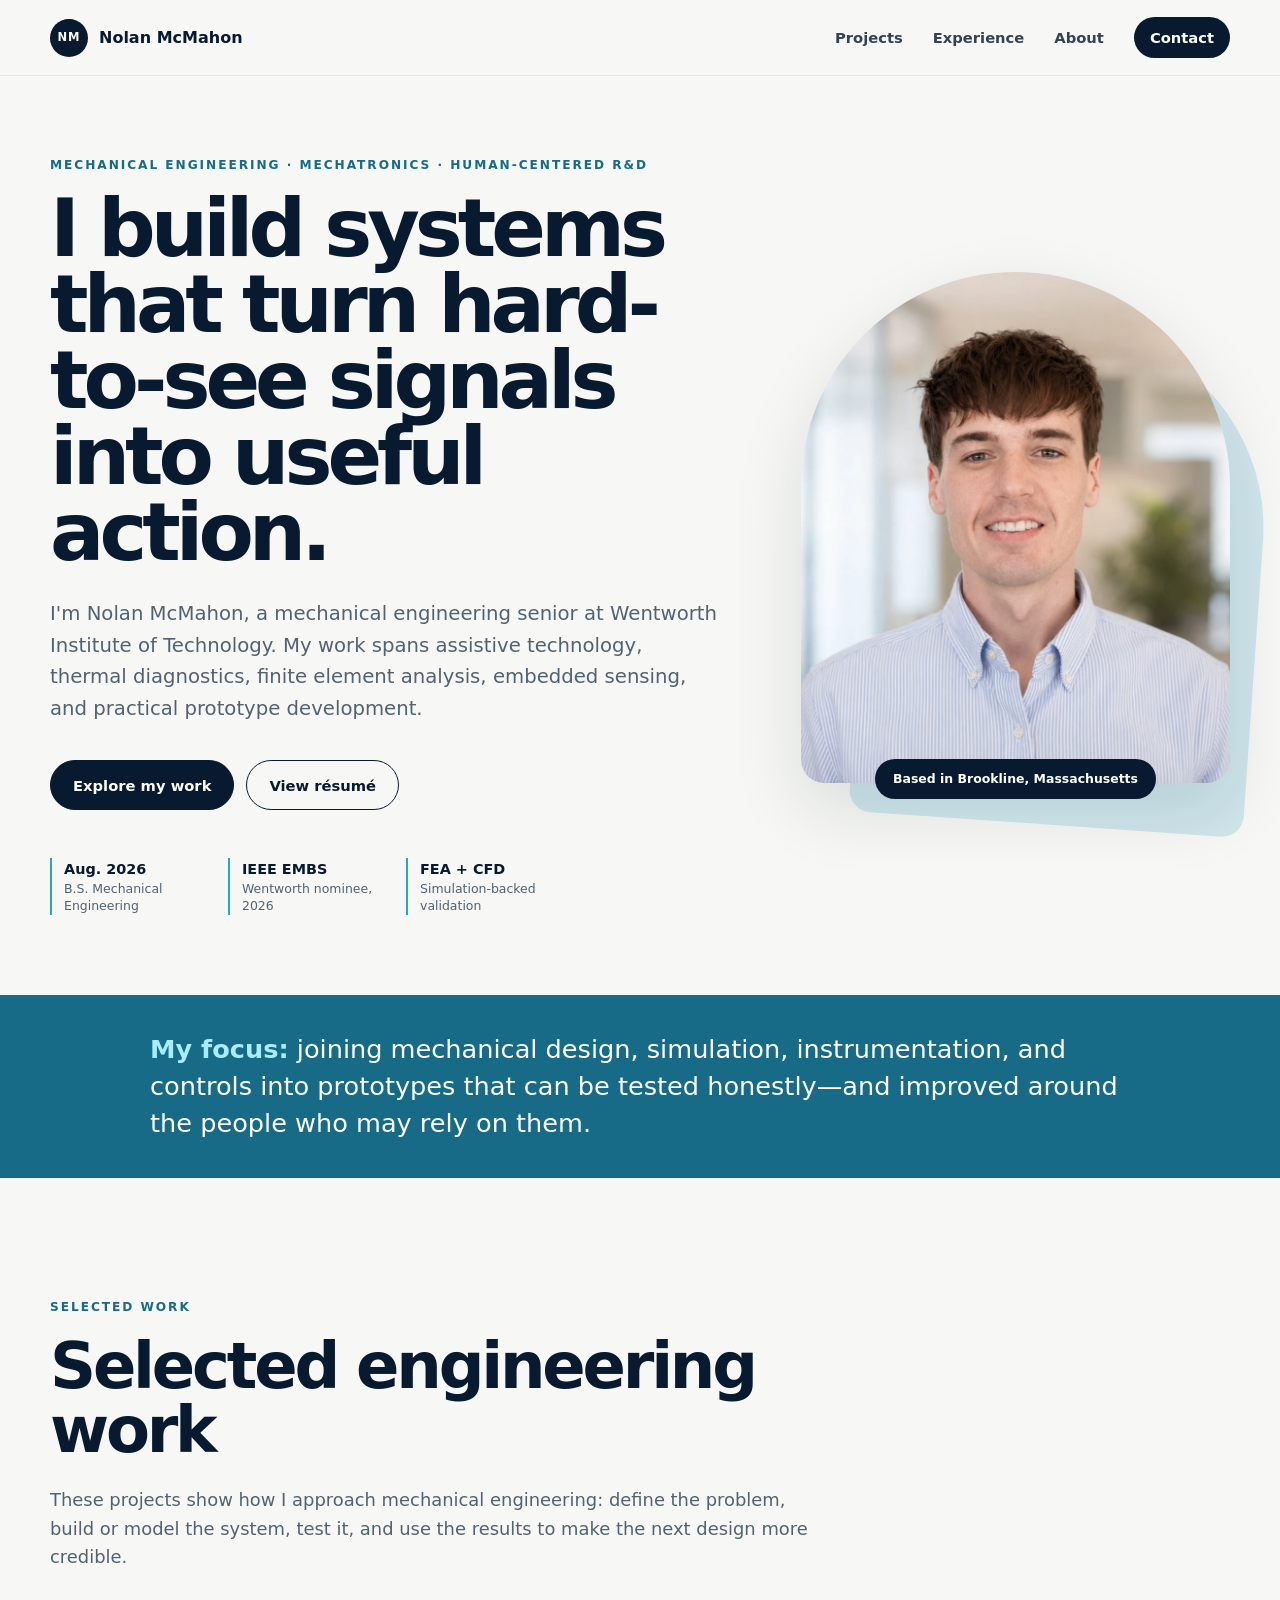
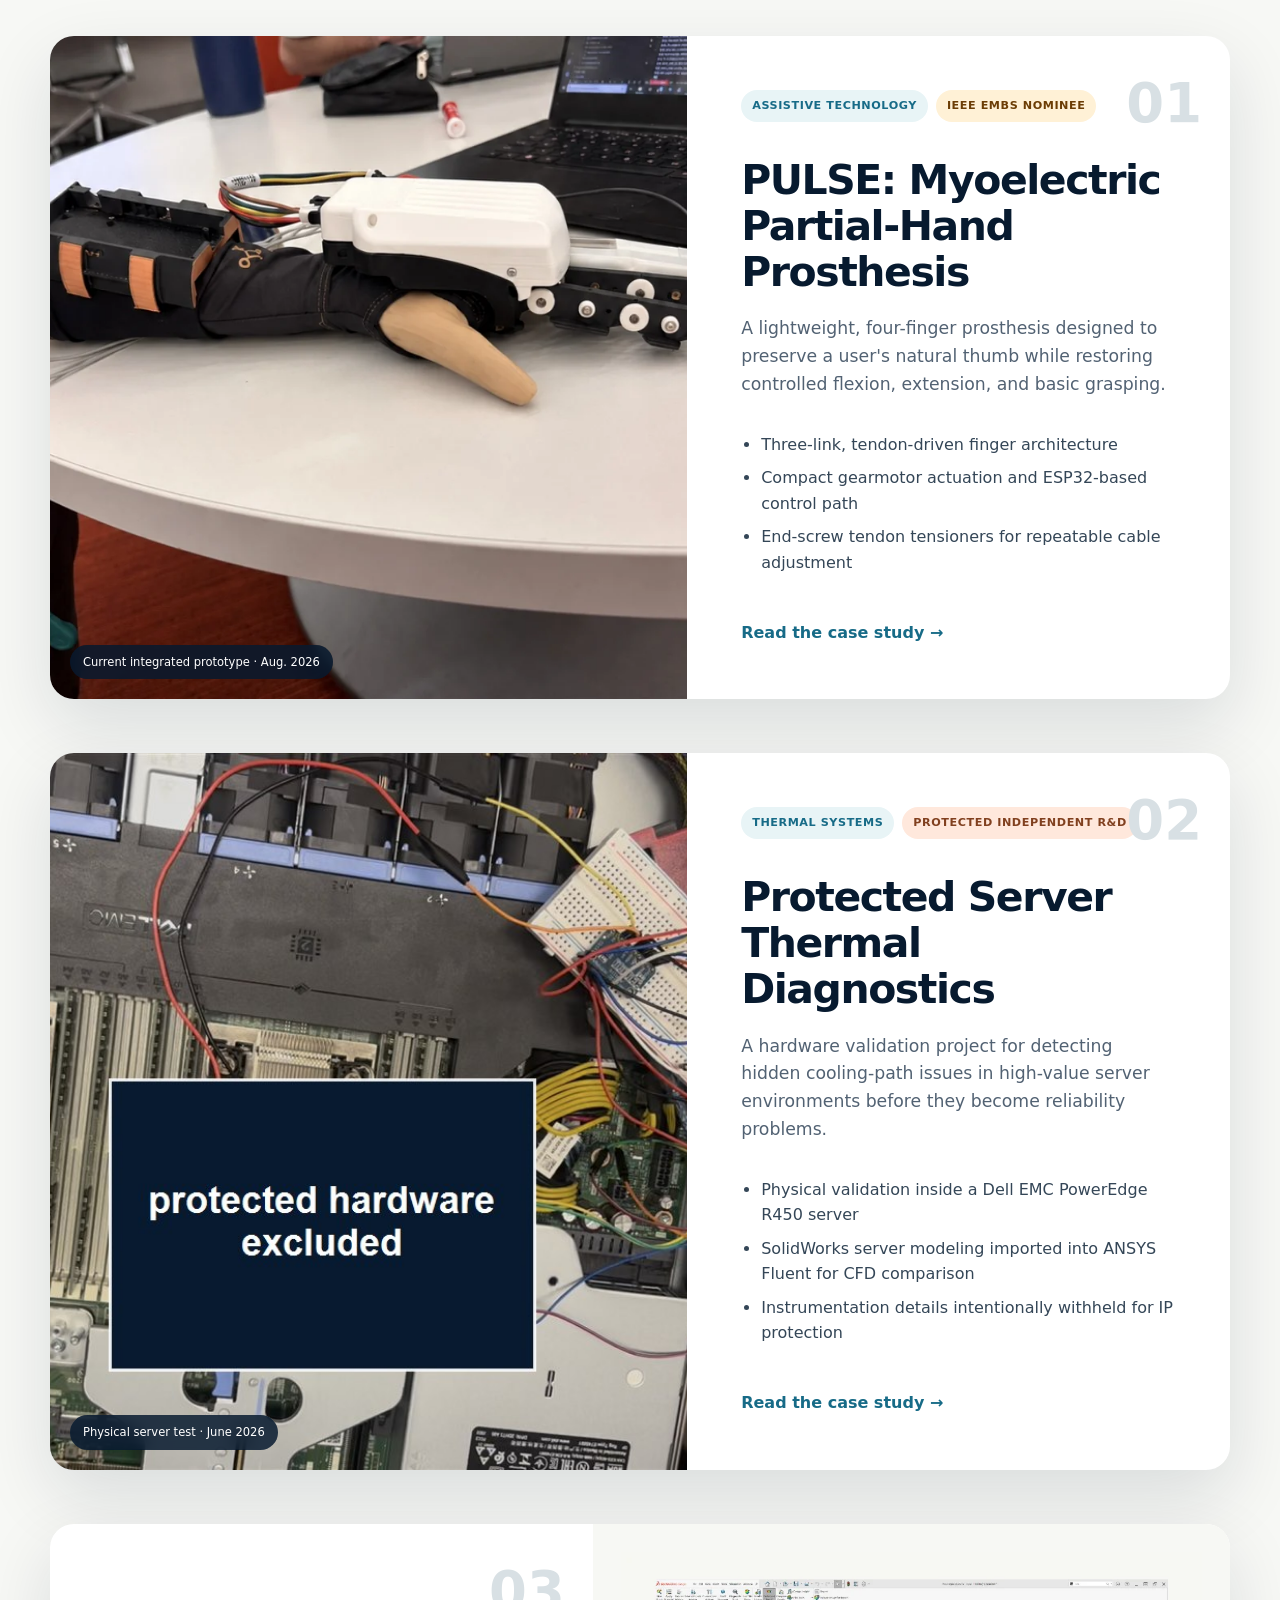
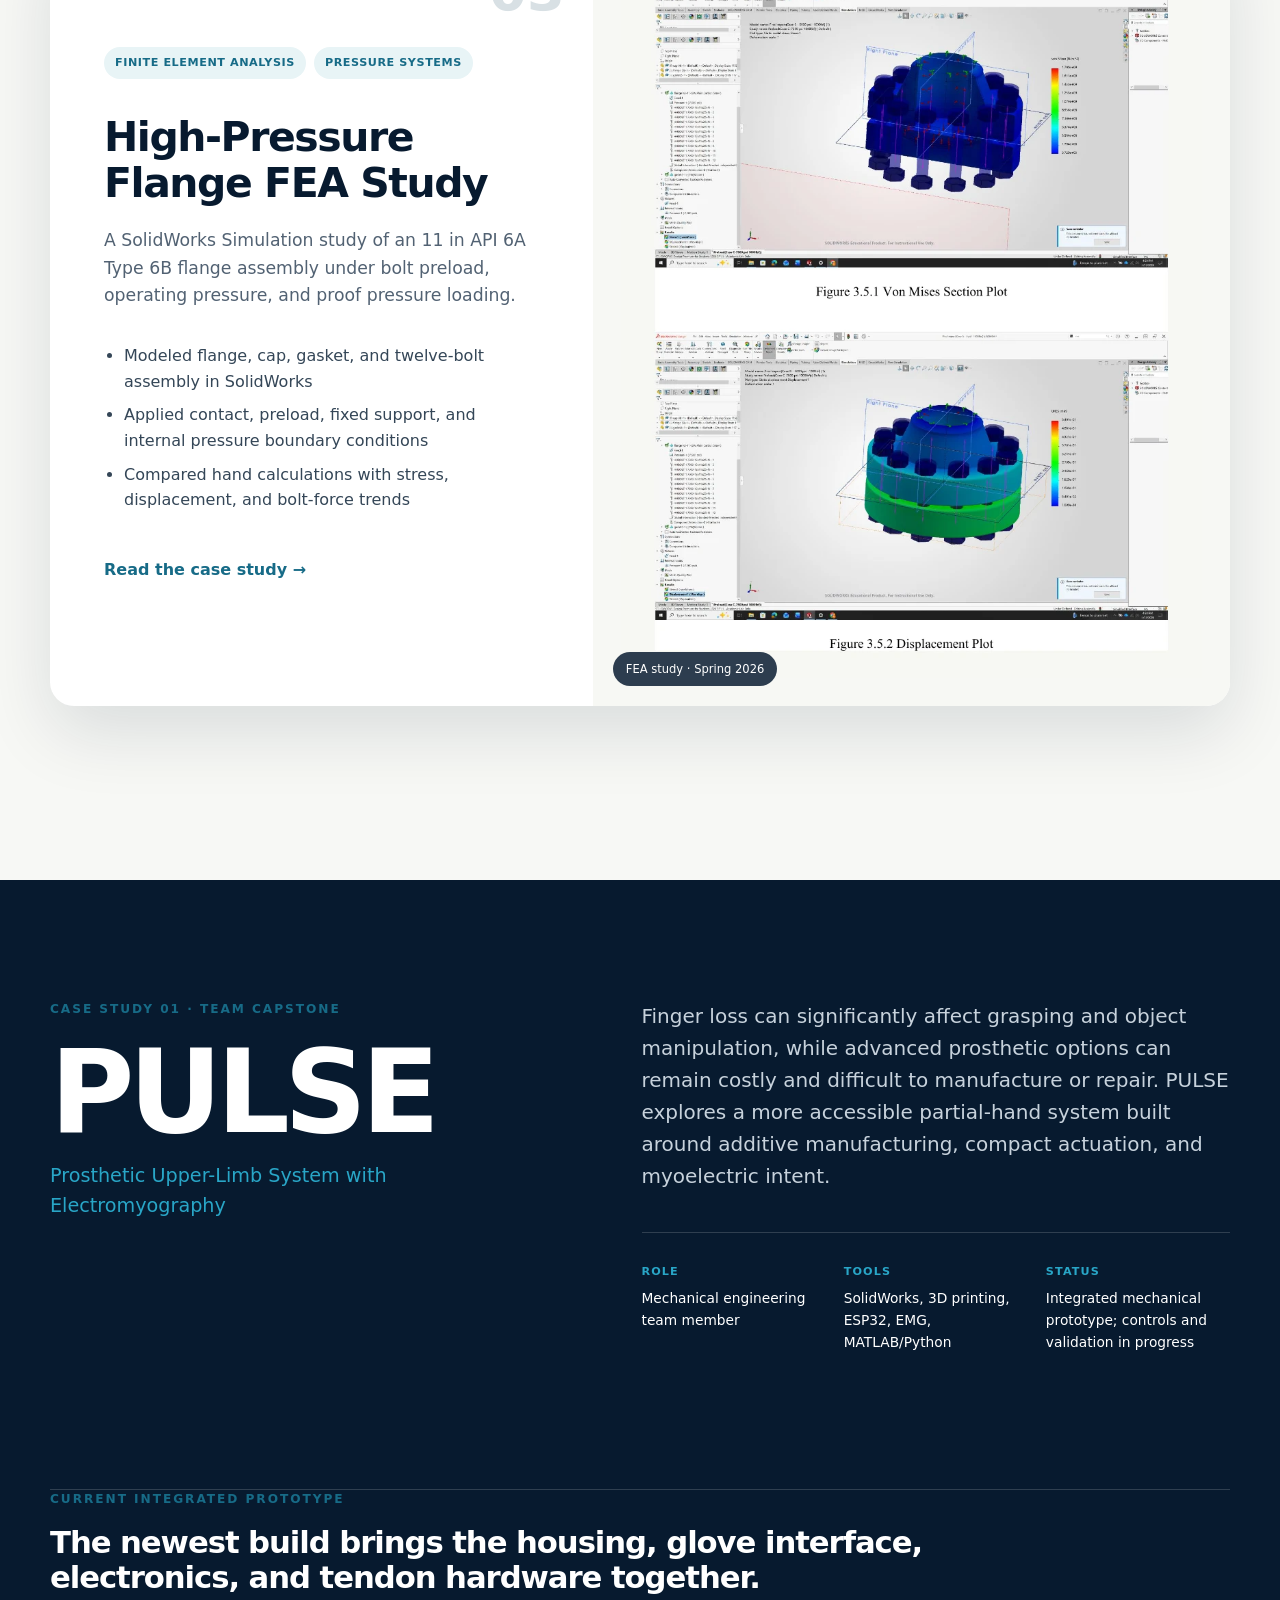
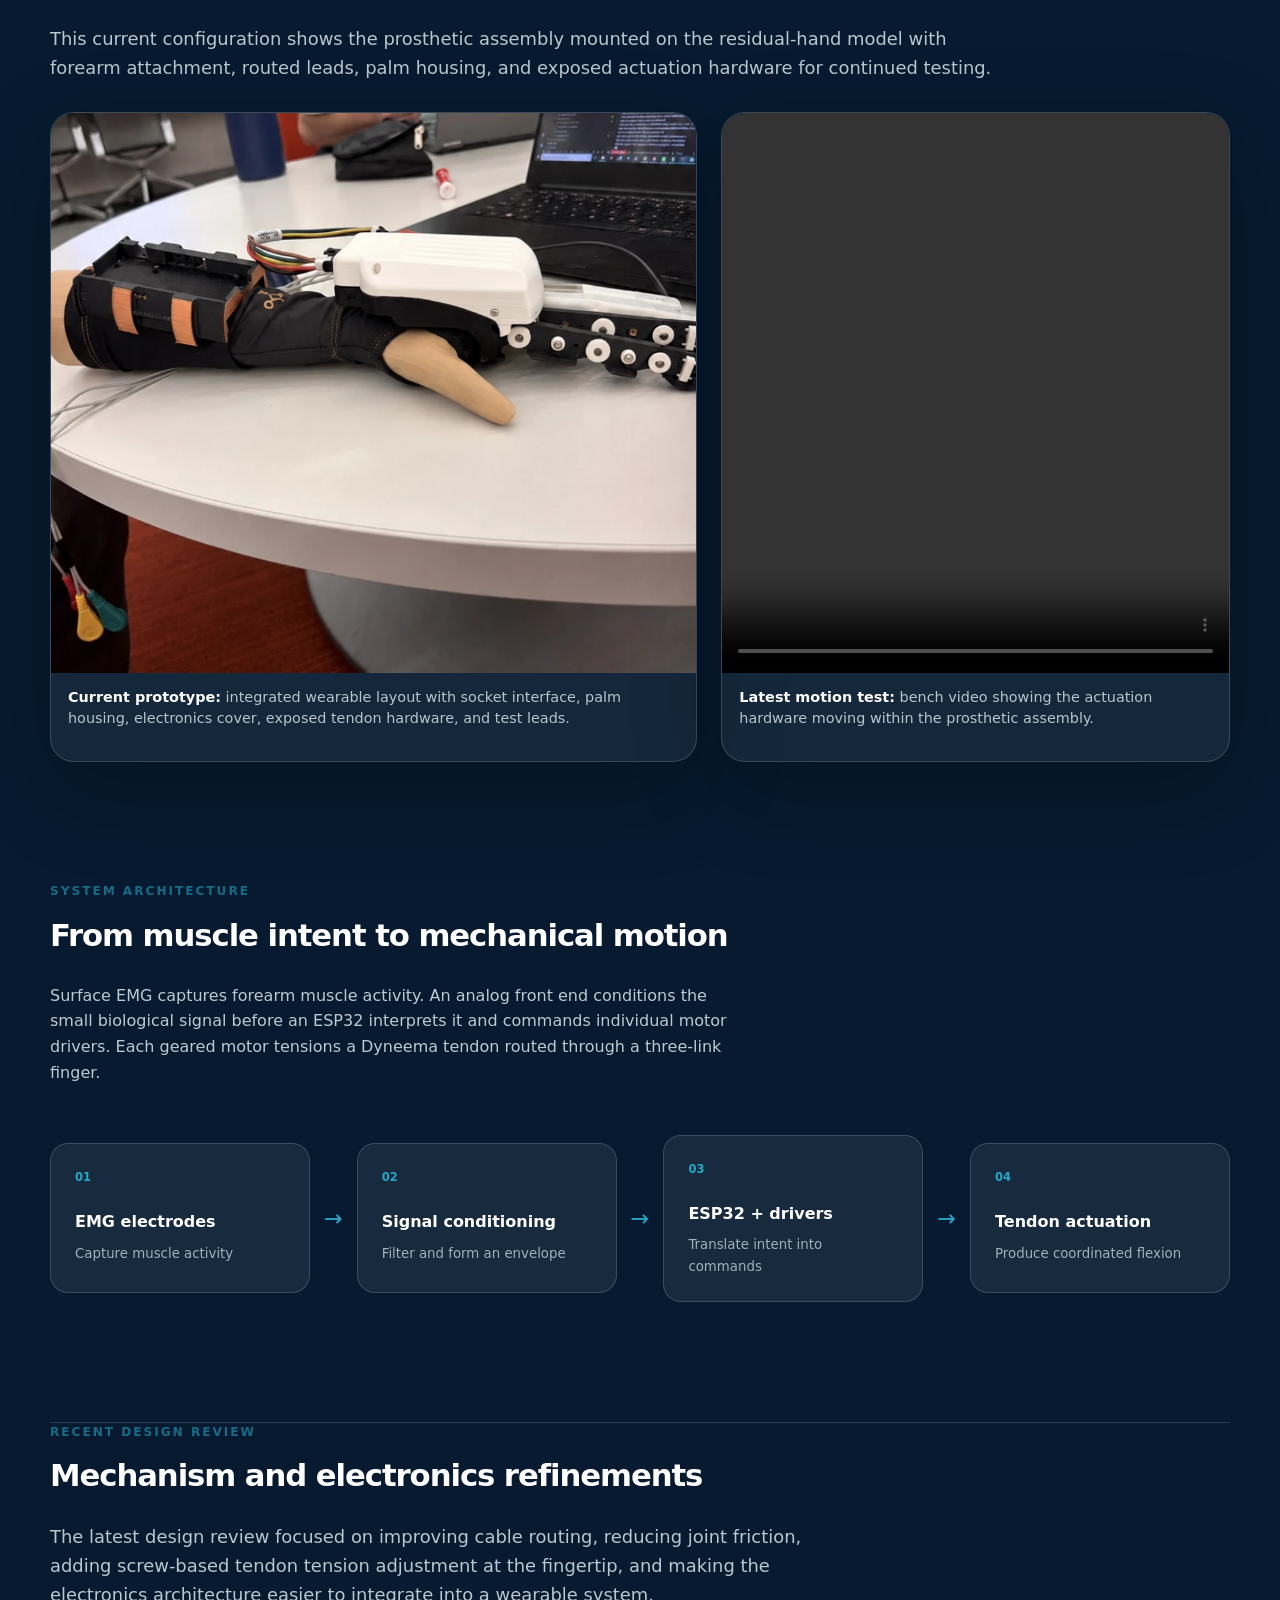
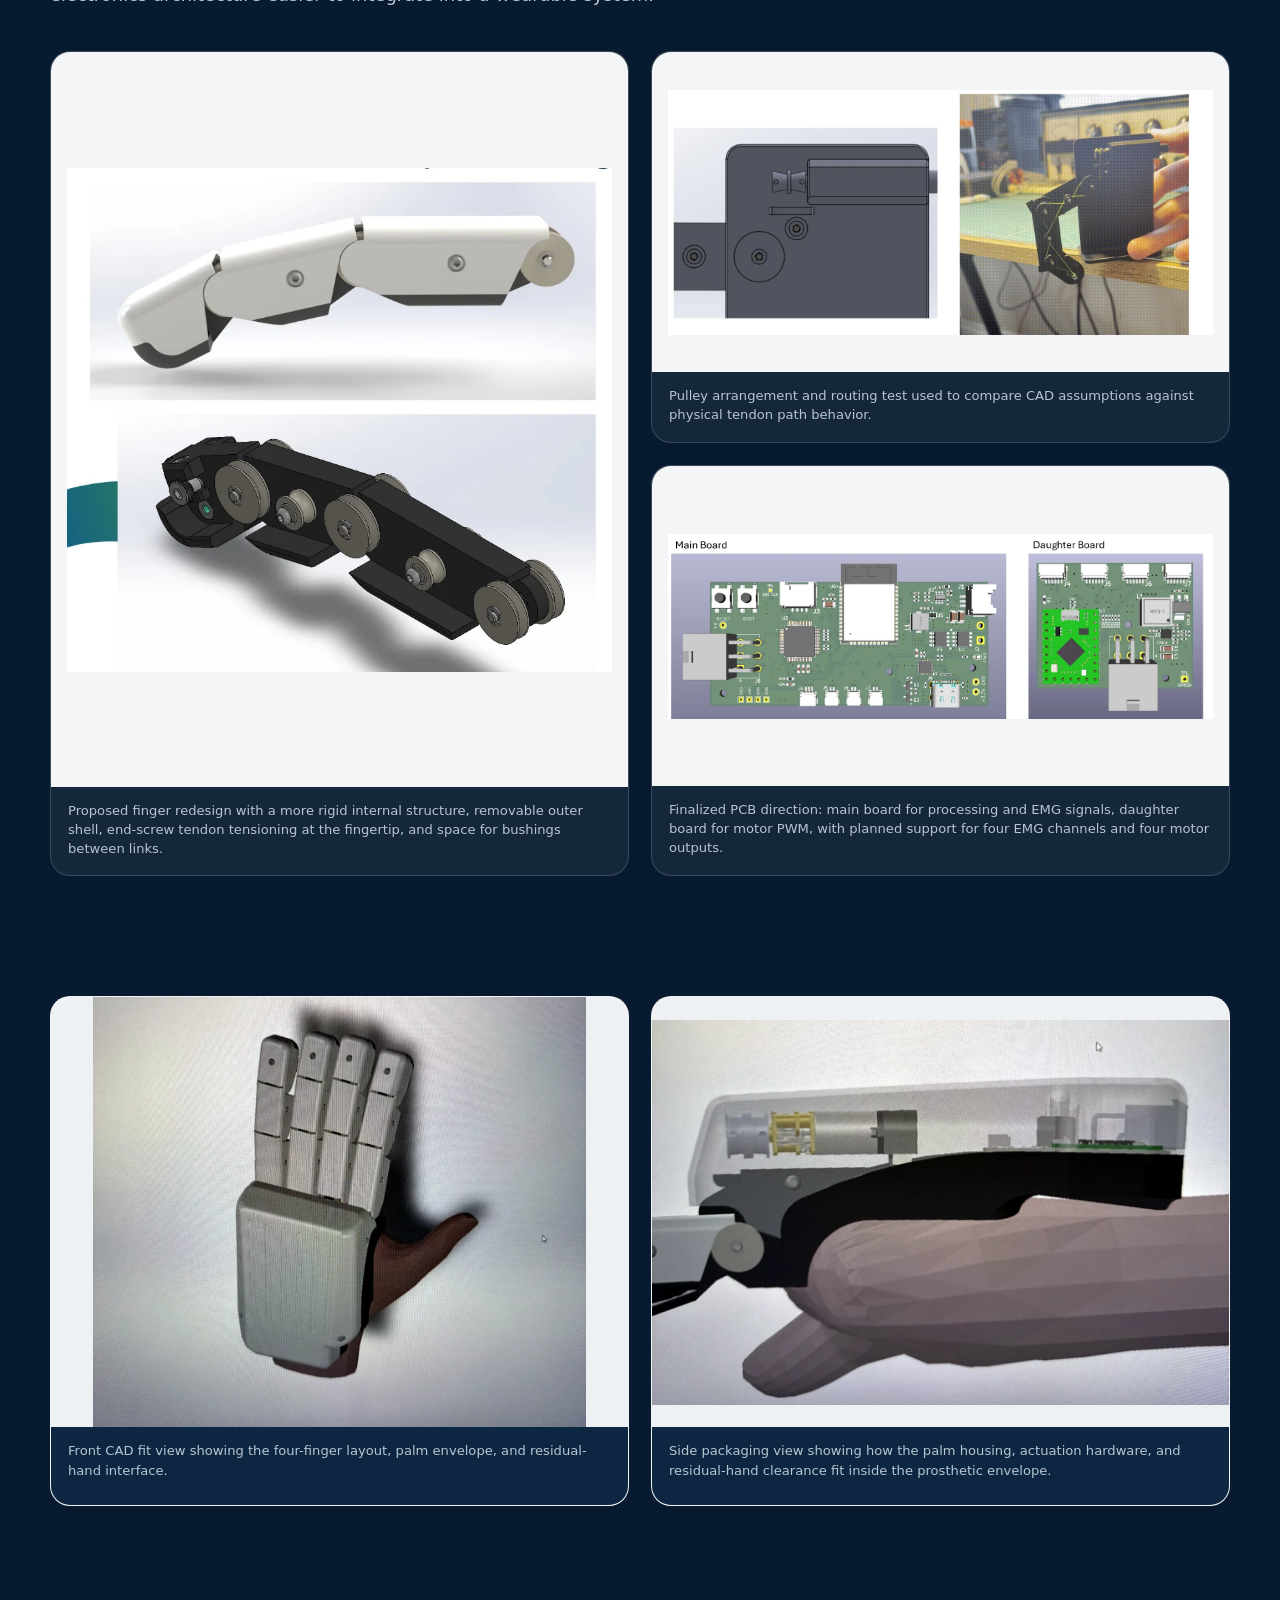
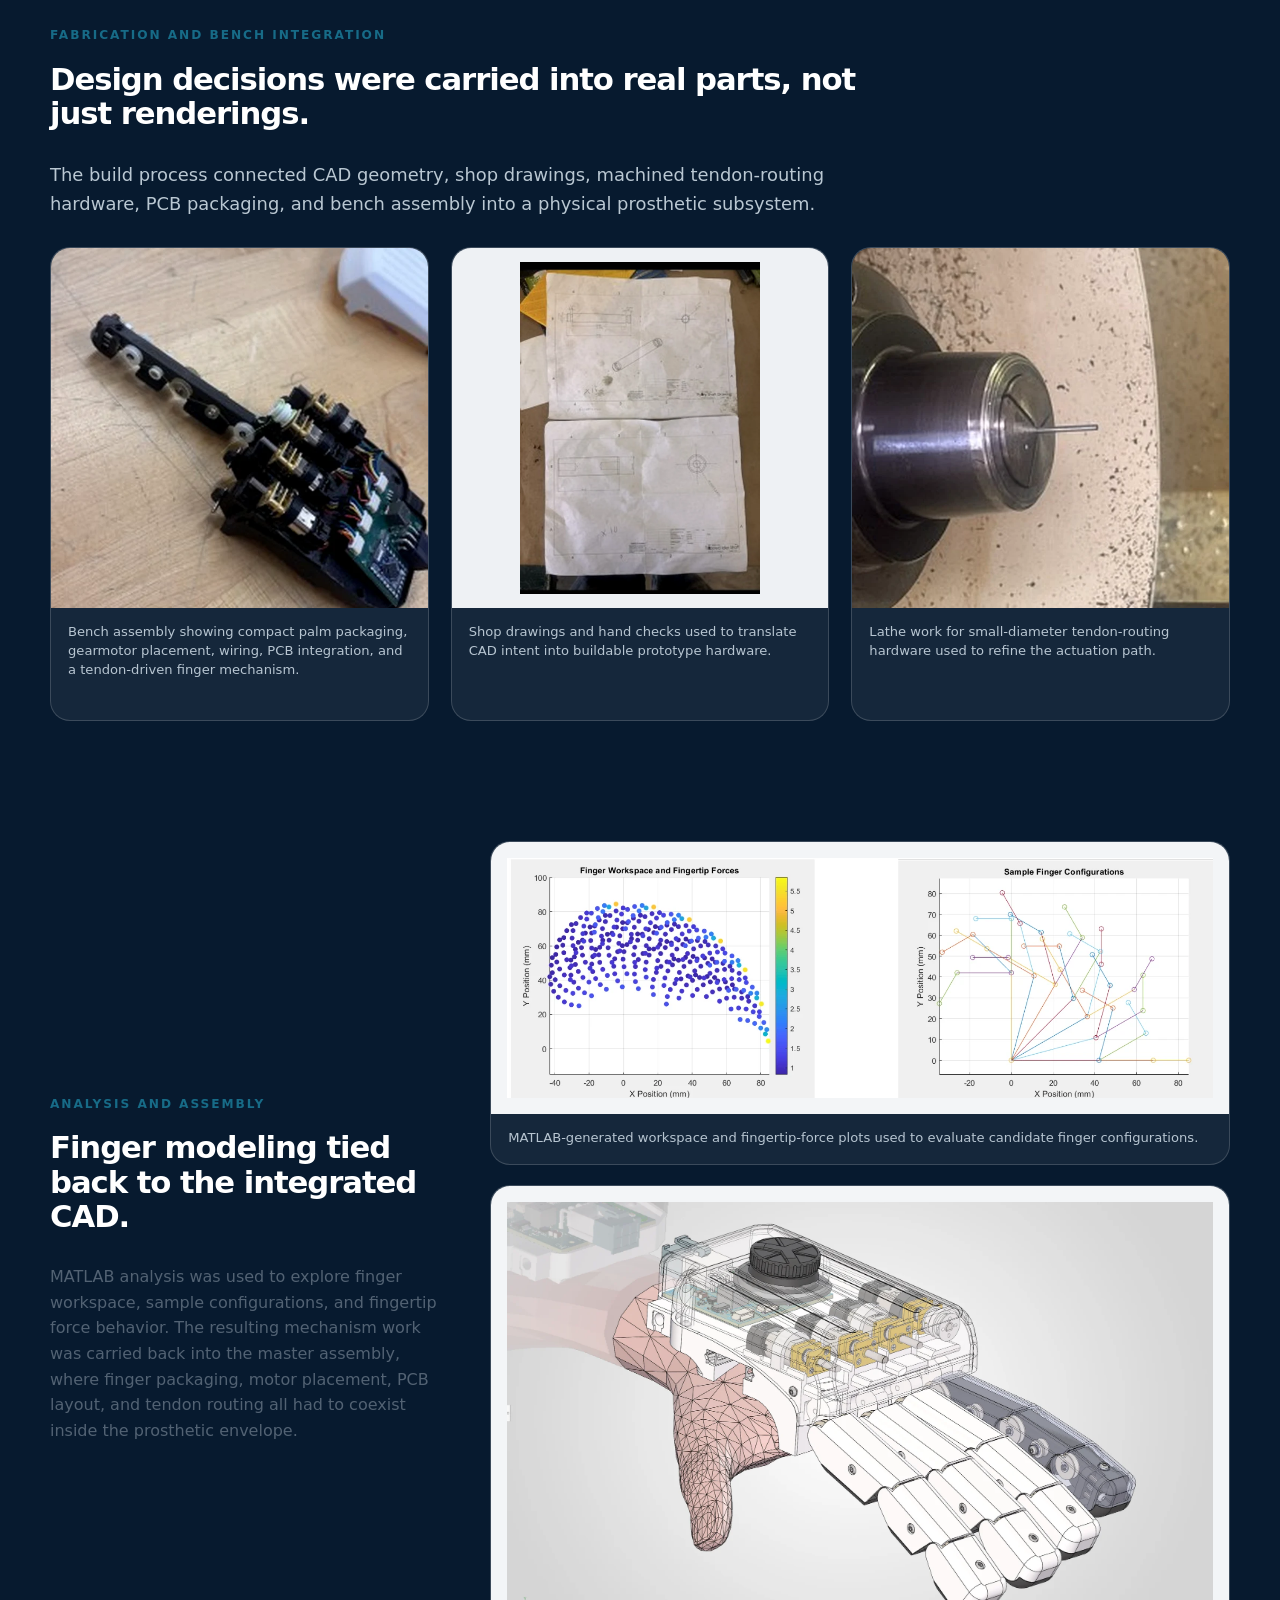
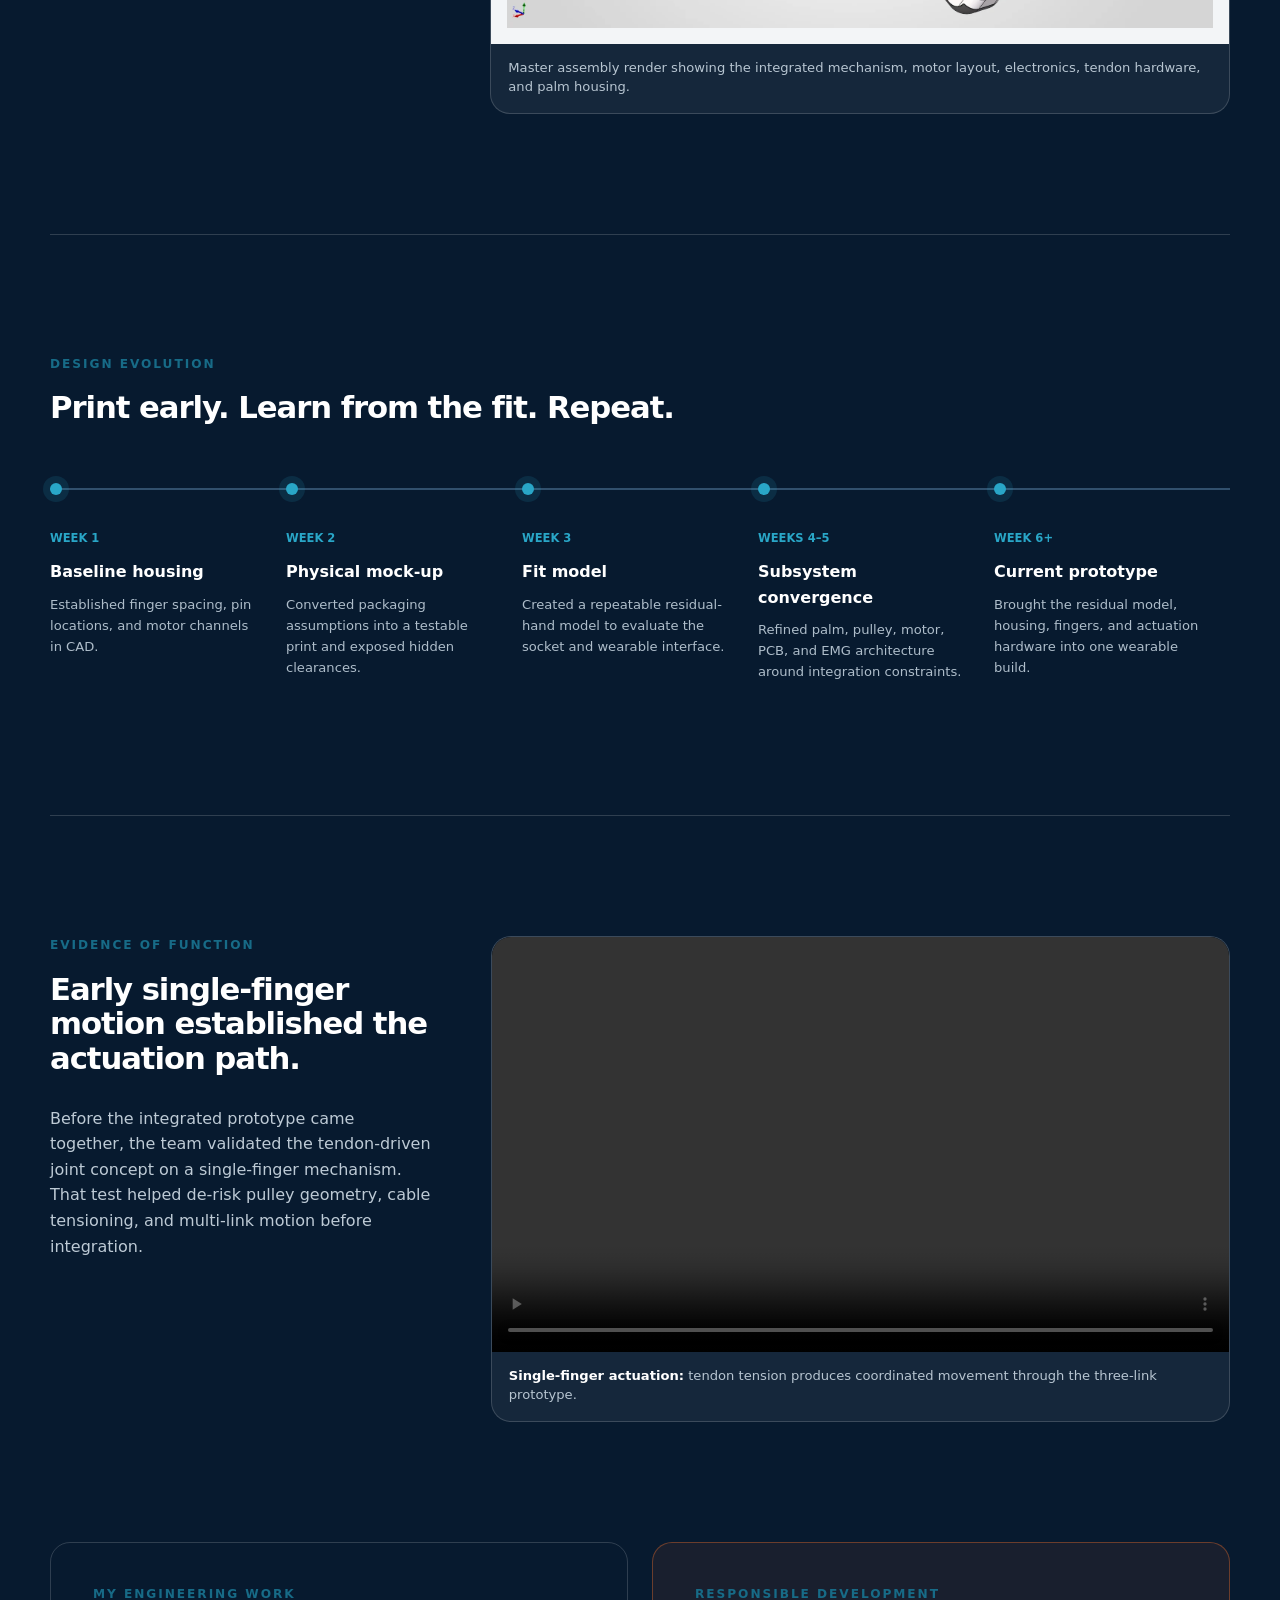
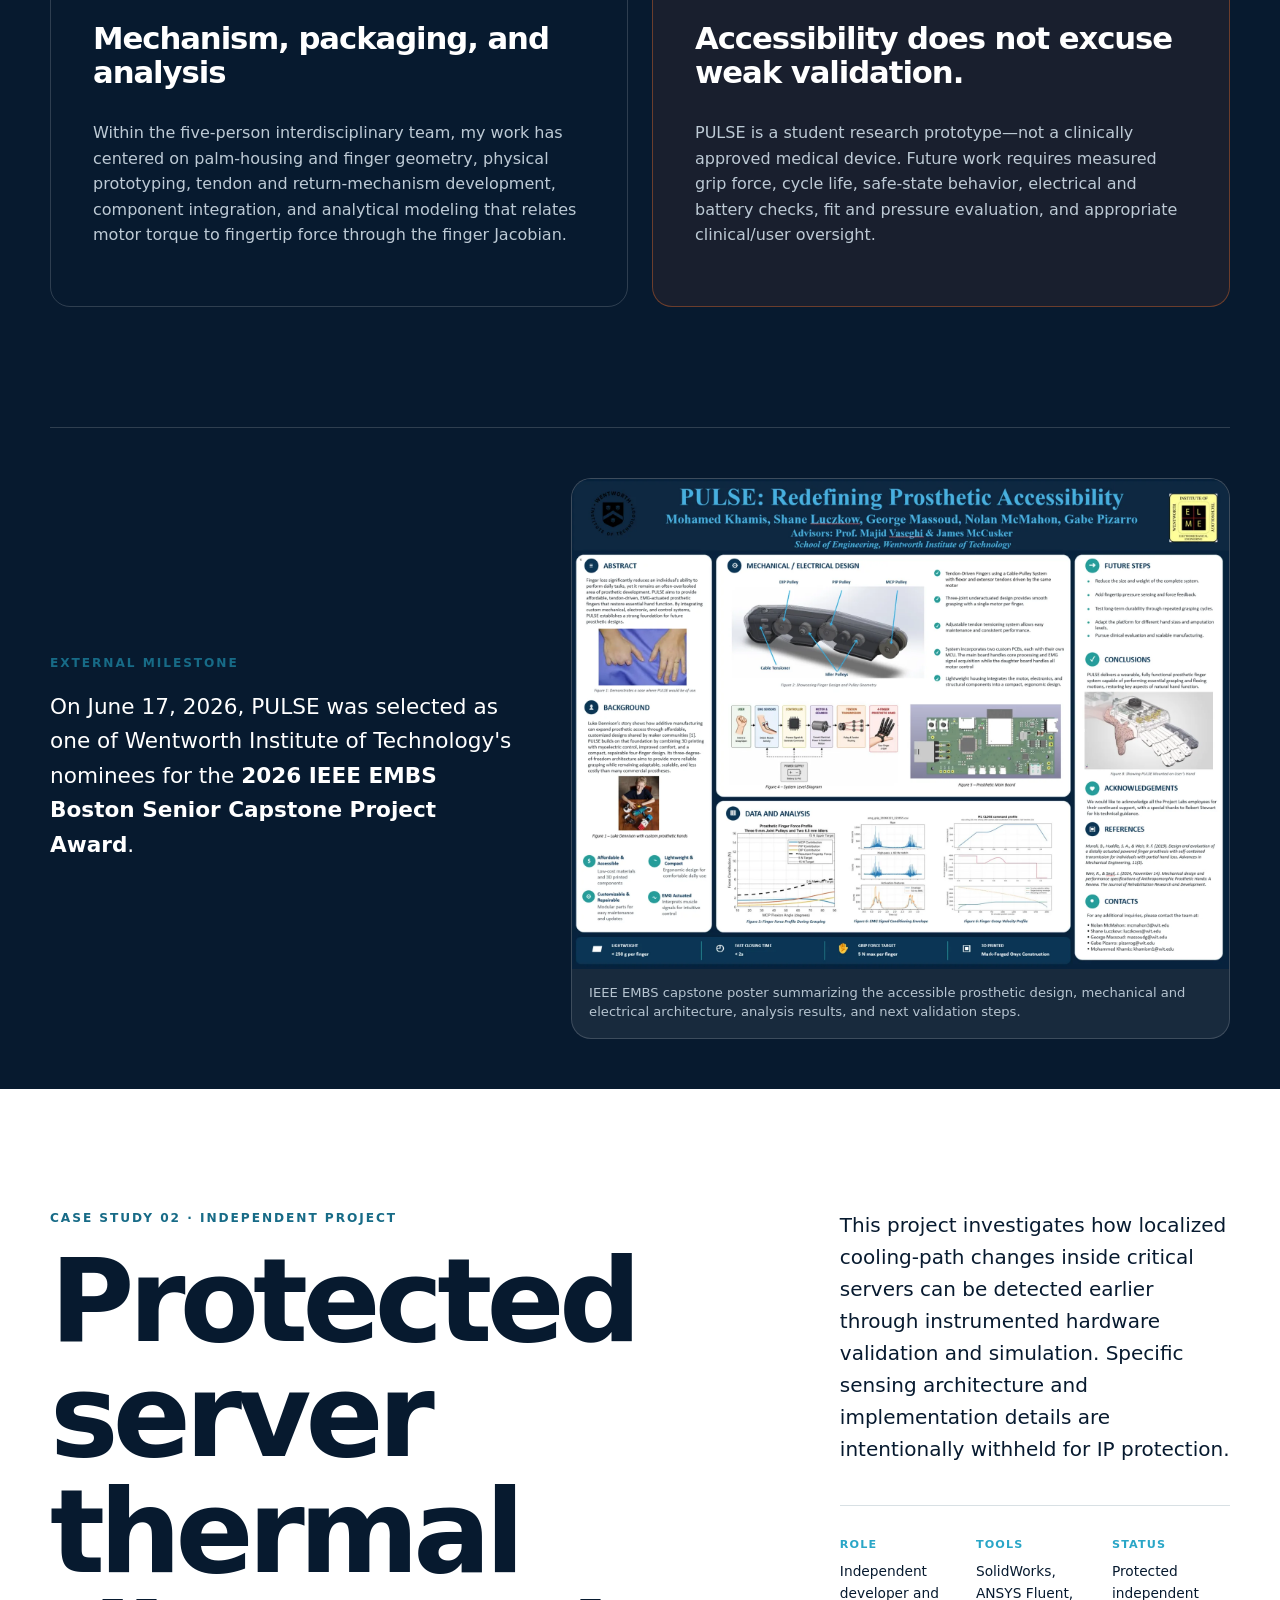
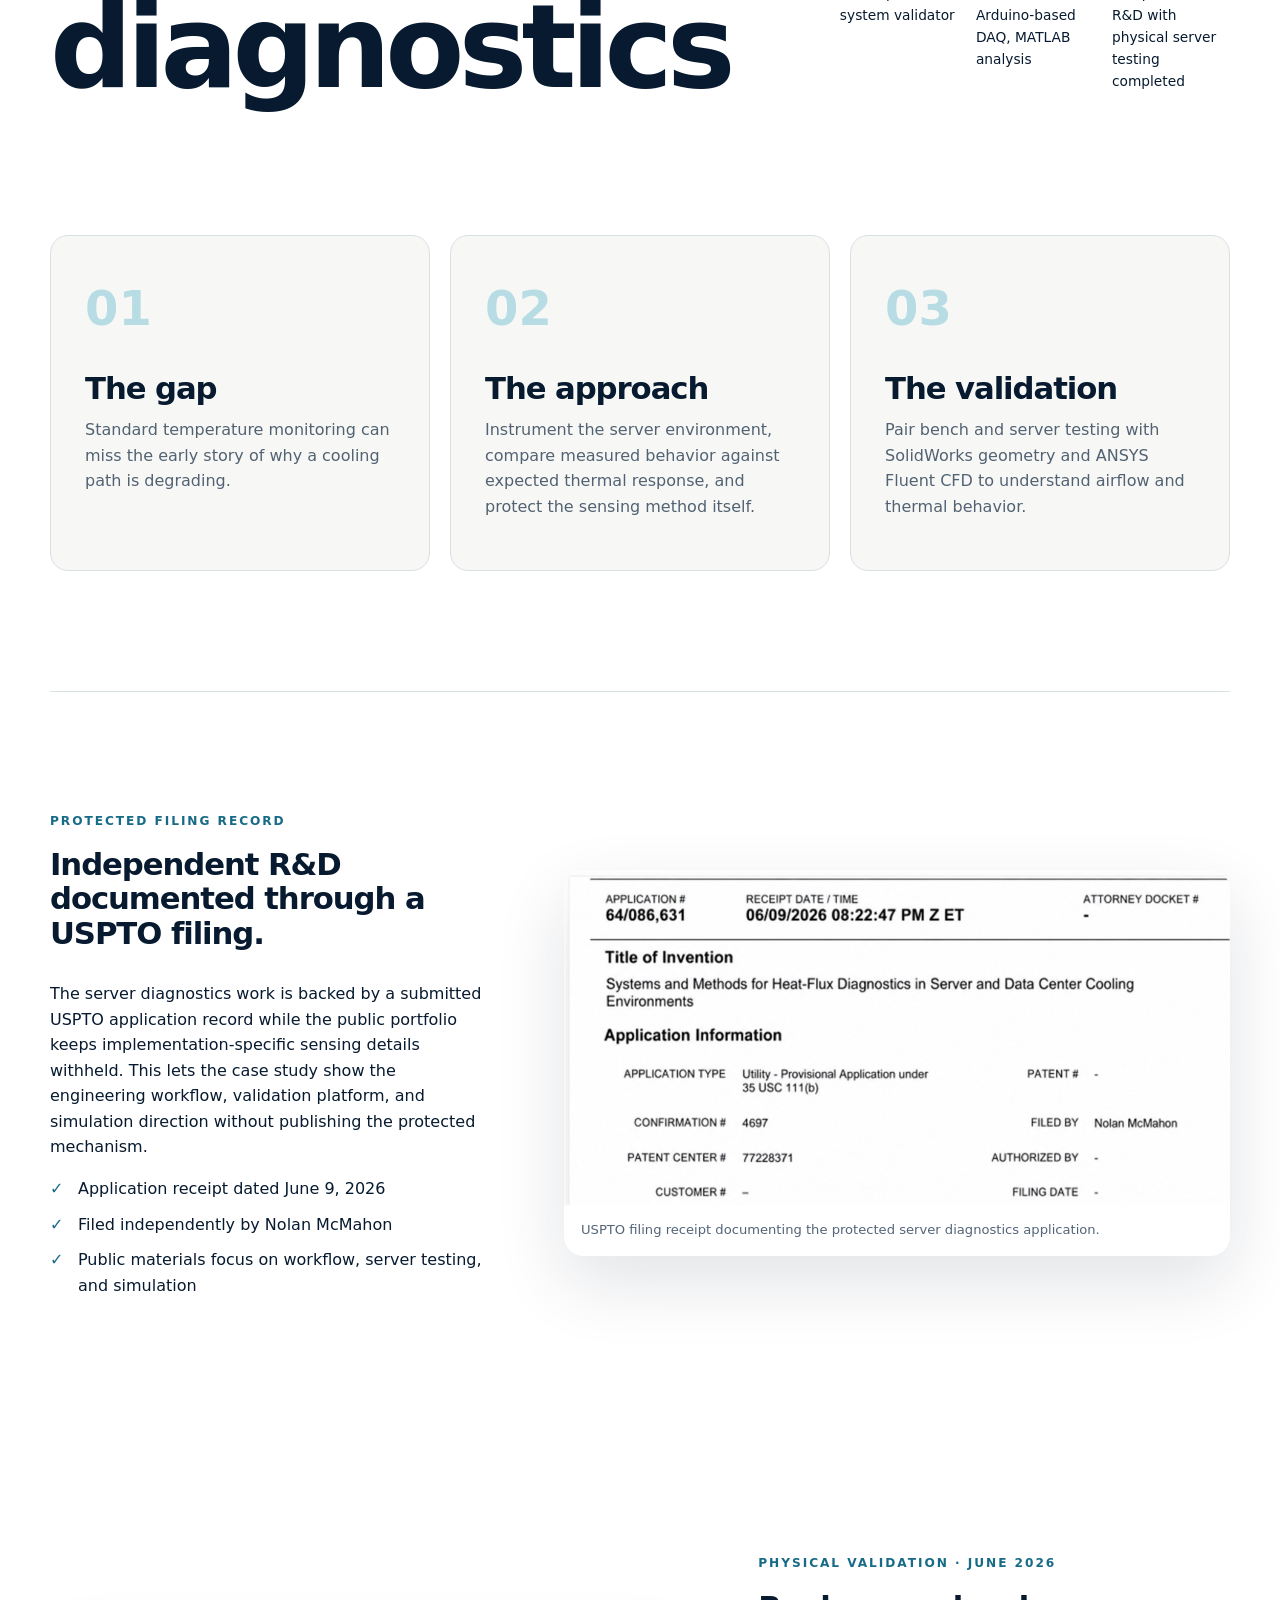
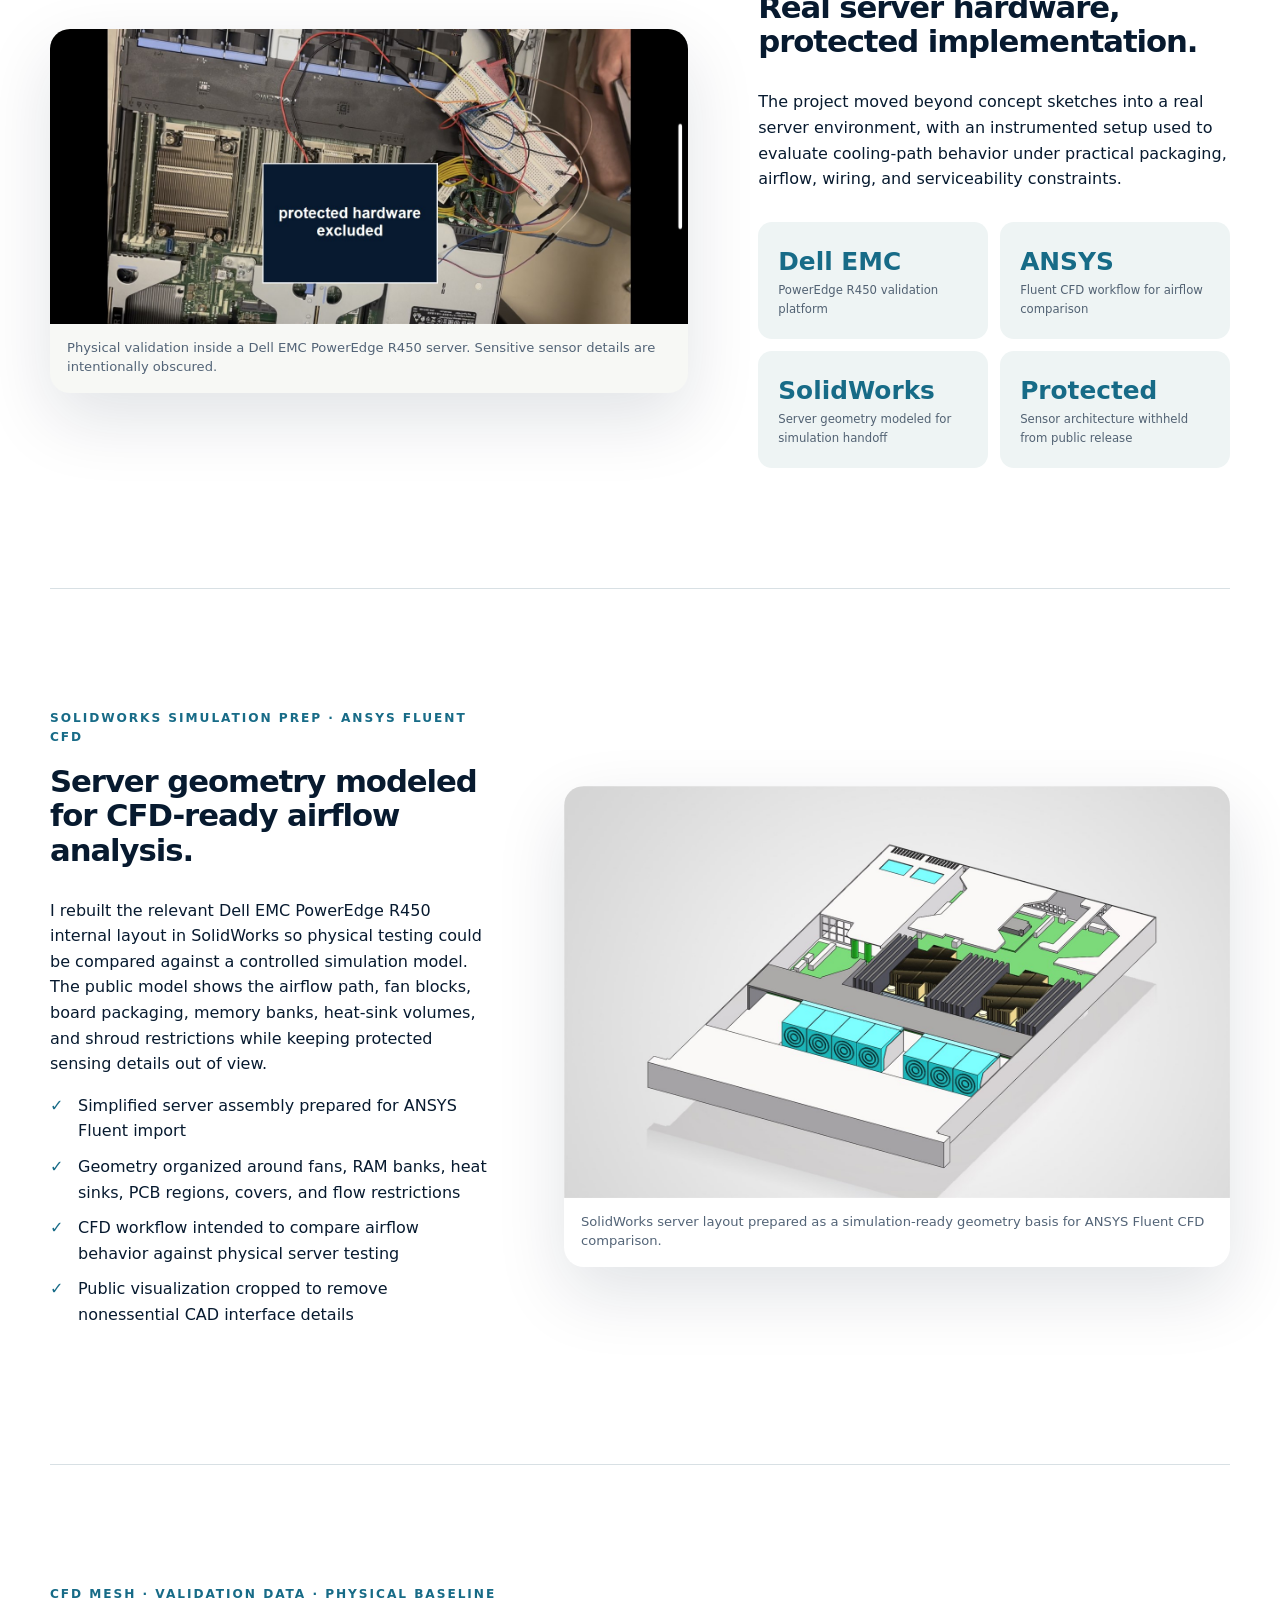
==== commit 38090448: "Feature current PULSE prototype and motion showcase" ====
--- a/index.html
+++ b/index.html
@@ -78,8 +78,8 @@
 
       <article class="feature-card pulse-card reveal">
         <div class="feature-image">
-          <img src="assets/pulse-master-assembly-george-20260730.webp" alt="PULSE master assembly CAD render showing the integrated four-finger prosthetic design">
-          <span class="image-label">Integrated master assembly · July 2026</span>
+          <img src="assets/pulse-current-integrated-prototype-20260804.webp" alt="Current PULSE integrated prosthetic prototype on a residual-hand model">
+          <span class="image-label">Current integrated prototype · Aug. 2026</span>
         </div>
         <div class="feature-copy">
           <div class="tag-row">
@@ -171,6 +171,31 @@
             <div><dt>Tools</dt><dd>SolidWorks, 3D printing, ESP32, EMG, MATLAB/Python</dd></div>
             <div><dt>Status</dt><dd>Integrated mechanical prototype; controls and validation in progress</dd></div>
           </dl>
+        </div>
+      </div>
+
+      <div class="section current-prototype-showcase">
+        <div class="section-heading light reveal">
+          <p class="eyebrow">Current integrated prototype</p>
+          <h3>The newest build brings the housing, glove interface, electronics, and tendon hardware together.</h3>
+          <p>
+            This current configuration shows the prosthetic assembly mounted on the residual-hand
+            model with forearm attachment, routed leads, palm housing, and exposed actuation
+            hardware for continued testing.
+          </p>
+        </div>
+        <div class="current-prototype-grid">
+          <figure class="current-prototype-photo reveal">
+            <img src="assets/pulse-current-integrated-prototype-20260804.webp" alt="Current PULSE integrated prosthetic prototype laid out on a table">
+            <figcaption><strong>Current prototype:</strong> integrated wearable layout with socket interface, palm housing, electronics cover, exposed tendon hardware, and test leads.</figcaption>
+          </figure>
+          <figure class="current-prototype-video reveal">
+            <video controls playsinline preload="metadata">
+              <source src="assets/pulse-latest-motion-20260804.mp4" type="video/mp4">
+              Your browser does not support embedded video.
+            </video>
+            <figcaption><strong>Latest motion test:</strong> bench video showing the actuation hardware moving within the prosthetic assembly.</figcaption>
+          </figure>
         </div>
       </div>
 
@@ -307,12 +332,11 @@
       <div class="section video-section">
         <div class="video-copy reveal">
           <p class="eyebrow">Evidence of function</p>
-          <h3>From tendon path to physical motion</h3>
-          <p>
-            These demonstrations show the mechanism moving beyond CAD: first as a single-finger
-            tendon path, then as a more integrated physical build. The next milestone is improving
-            repeatability, grip force measurement, and closed-loop control across the four-finger
-            system.
+          <h3>Early single-finger motion established the actuation path.</h3>
+          <p>
+            Before the integrated prototype came together, the team validated the tendon-driven
+            joint concept on a single-finger mechanism. That test helped de-risk pulley geometry,
+            cable tensioning, and multi-link motion before integration.
           </p>
         </div>
         <div class="video-grid">
@@ -321,14 +345,7 @@
               <source src="assets/pulse-finger-motion-20260720.mp4" type="video/mp4">
               Your browser does not support embedded video.
             </video>
-            <figcaption><strong>Finger actuation:</strong> tendon tension produces coordinated movement through the three-link prototype.</figcaption>
-          </figure>
-          <figure class="video-card reveal">
-            <video controls playsinline preload="metadata">
-              <source src="assets/pulse-latest-motion-20260804.mp4" type="video/mp4">
-              Your browser does not support embedded video.
-            </video>
-            <figcaption><strong>Updated prototype motion:</strong> latest bench video showing the actuation hardware moving in the prosthetic assembly.</figcaption>
+            <figcaption><strong>Single-finger actuation:</strong> tendon tension produces coordinated movement through the three-link prototype.</figcaption>
           </figure>
         </div>
       </div>
--- a/styles.css
+++ b/styles.css
@@ -157,8 +157,8 @@
 .feature-image { position: relative; min-height: 500px; overflow: hidden; }
 .feature-image img { width: 100%; height: 100%; object-fit: cover; transition: transform .7s ease; }
 .feature-card:hover .feature-image img { transform: scale(1.025); }
-.pulse-card .feature-image { background: #eef1f4; }
-.pulse-card .feature-image img { padding: 34px; object-fit: contain; }
+.pulse-card .feature-image { background: #0d2743; }
+.pulse-card .feature-image img { padding: 0; object-fit: cover; }
 .fea-card .feature-image { background: #f7f8f4; }
 .fea-card .feature-image img { padding: 28px; object-fit: contain; }
 .image-label { position: absolute; left: 20px; bottom: 20px; padding: 8px 13px; color: white; background: rgba(7,26,47,.84); border-radius: 999px; font-size: .72rem; backdrop-filter: blur(8px); }
@@ -198,6 +198,45 @@
 .signal-flow strong, .signal-flow small { display: block; }
 .signal-flow small { margin-top: 8px; color: #9fb0bf; }
 .signal-flow i { color: var(--blue-bright); font-size: 1.4rem; font-style: normal; }
+
+.current-prototype-showcase {
+  padding-top: 0;
+  border-top: 1px solid var(--dark-line);
+}
+.current-prototype-showcase .section-heading {
+  max-width: 960px;
+  margin-bottom: 30px;
+}
+.current-prototype-grid {
+  display: grid;
+  grid-template-columns: 1.12fr .88fr;
+  gap: 24px;
+  align-items: stretch;
+}
+.current-prototype-grid figure {
+  overflow: hidden;
+  background: rgba(255,255,255,.06);
+  border: 1px solid var(--dark-line);
+  border-radius: 24px;
+  box-shadow: 0 28px 90px rgba(0,0,0,.22);
+}
+.current-prototype-photo img {
+  width: 100%;
+  height: 560px;
+  object-fit: cover;
+}
+.current-prototype-video video {
+  display: block;
+  width: 100%;
+  height: 560px;
+  object-fit: contain;
+  background: #020b14;
+}
+.current-prototype-grid figcaption {
+  min-height: 88px;
+  font-size: .9rem;
+}
+.current-prototype-grid figcaption strong { color: white; }
 
 .design-review { padding-top: 0; border-top: 1px solid var(--dark-line); }
 .design-review .section-heading { margin-bottom: 42px; }
@@ -488,7 +527,7 @@
   .portrait-wrap { max-width: 520px; margin: auto; }
   .feature-card, .feature-card:nth-of-type(3) { grid-template-columns: 1fr; }
   .feature-card:nth-of-type(3) .feature-image { order: 0; }
-  .case-hero, .video-section, .test-layout, .next-system, .about-inner, .drawing-feature, .pulse-analysis { grid-template-columns: 1fr; gap: 55px; }
+  .case-hero, .current-prototype-grid, .video-section, .test-layout, .next-system, .about-inner, .drawing-feature, .pulse-analysis { grid-template-columns: 1fr; gap: 55px; }
   .signal-flow { grid-template-columns: 1fr; }
   .signal-flow i { transform: rotate(90deg); justify-self: center; }
   .timeline { grid-template-columns: 1fr 1fr; gap: 30px 0; }
@@ -518,10 +557,10 @@
   .section { padding: 82px 0; }
   .case-hero { gap: 35px; }
   .project-meta { grid-template-columns: 1fr; }
-  .media-grid, .review-grid, .process-grid, .chart-grid, .evidence-grid, .contribution-grid { grid-template-columns: 1fr; }
+  .media-grid, .review-grid, .process-grid, .current-prototype-grid, .chart-grid, .evidence-grid, .contribution-grid { grid-template-columns: 1fr; }
   .media-wide { grid-column: auto; }
   .evidence-wide { grid-column: auto; }
-  .media-grid img, .media-wide img, .review-grid img, .review-large img, .process-grid img { height: 390px; }
+  .media-grid img, .media-wide img, .review-grid img, .review-large img, .process-grid img, .current-prototype-photo img, .current-prototype-video video { height: 390px; }
   .evidence-card img { height: auto; }
   .timeline { grid-template-columns: 1fr; }
   .milestone { grid-template-columns: 1fr; gap: 20px; }
@@ -614,6 +653,7 @@
   .media-grid figure,
   .review-grid figure,
   .process-grid figure,
+  .current-prototype-grid figure,
   .analysis-figures figure,
   .video-card,
   .experience-list article,
@@ -633,6 +673,7 @@
   .review-grid img,
   .review-large img,
   .process-grid img,
+  .current-prototype-photo img,
   .analysis-figures img {
     height: auto;
     max-height: 520px;
@@ -653,7 +694,8 @@
     object-fit: cover;
   }
 
-  .video-card video {
+  .video-card video,
+  .current-prototype-video video {
     display: none !important;
   }
 
